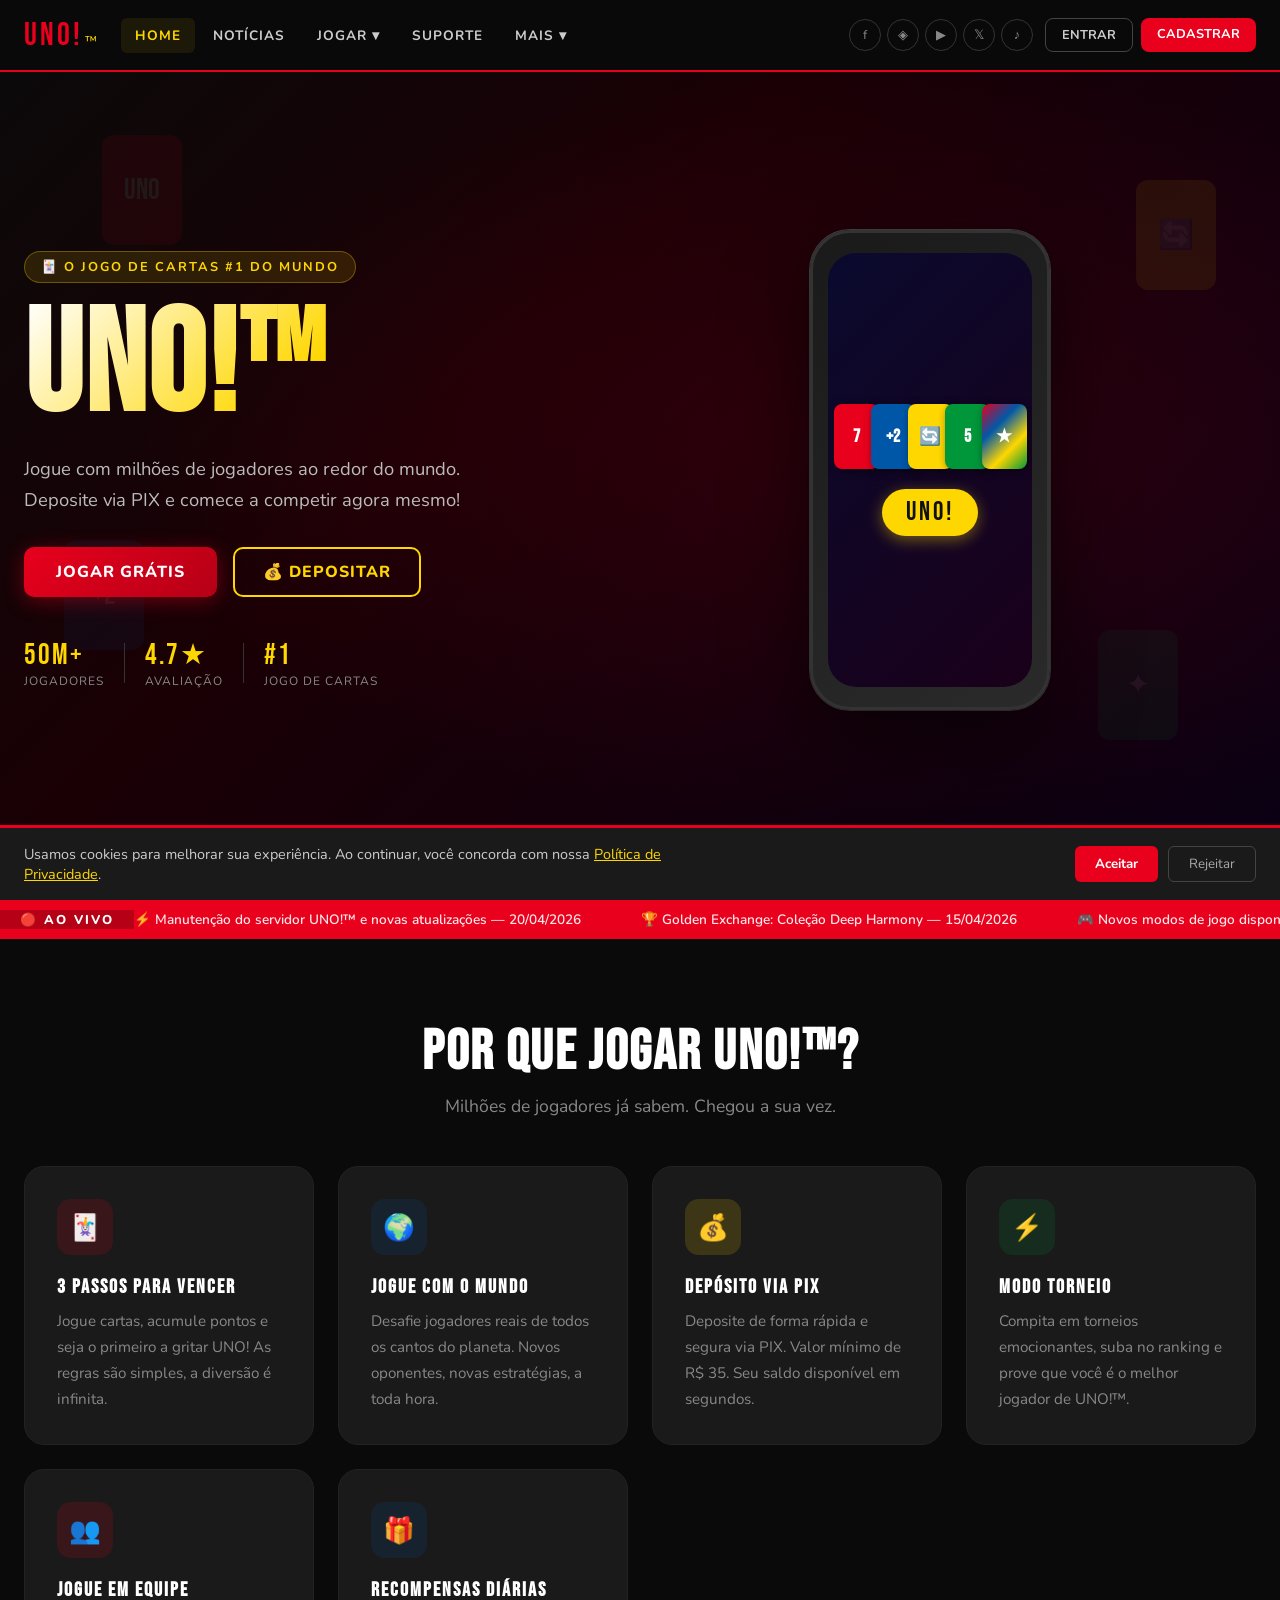
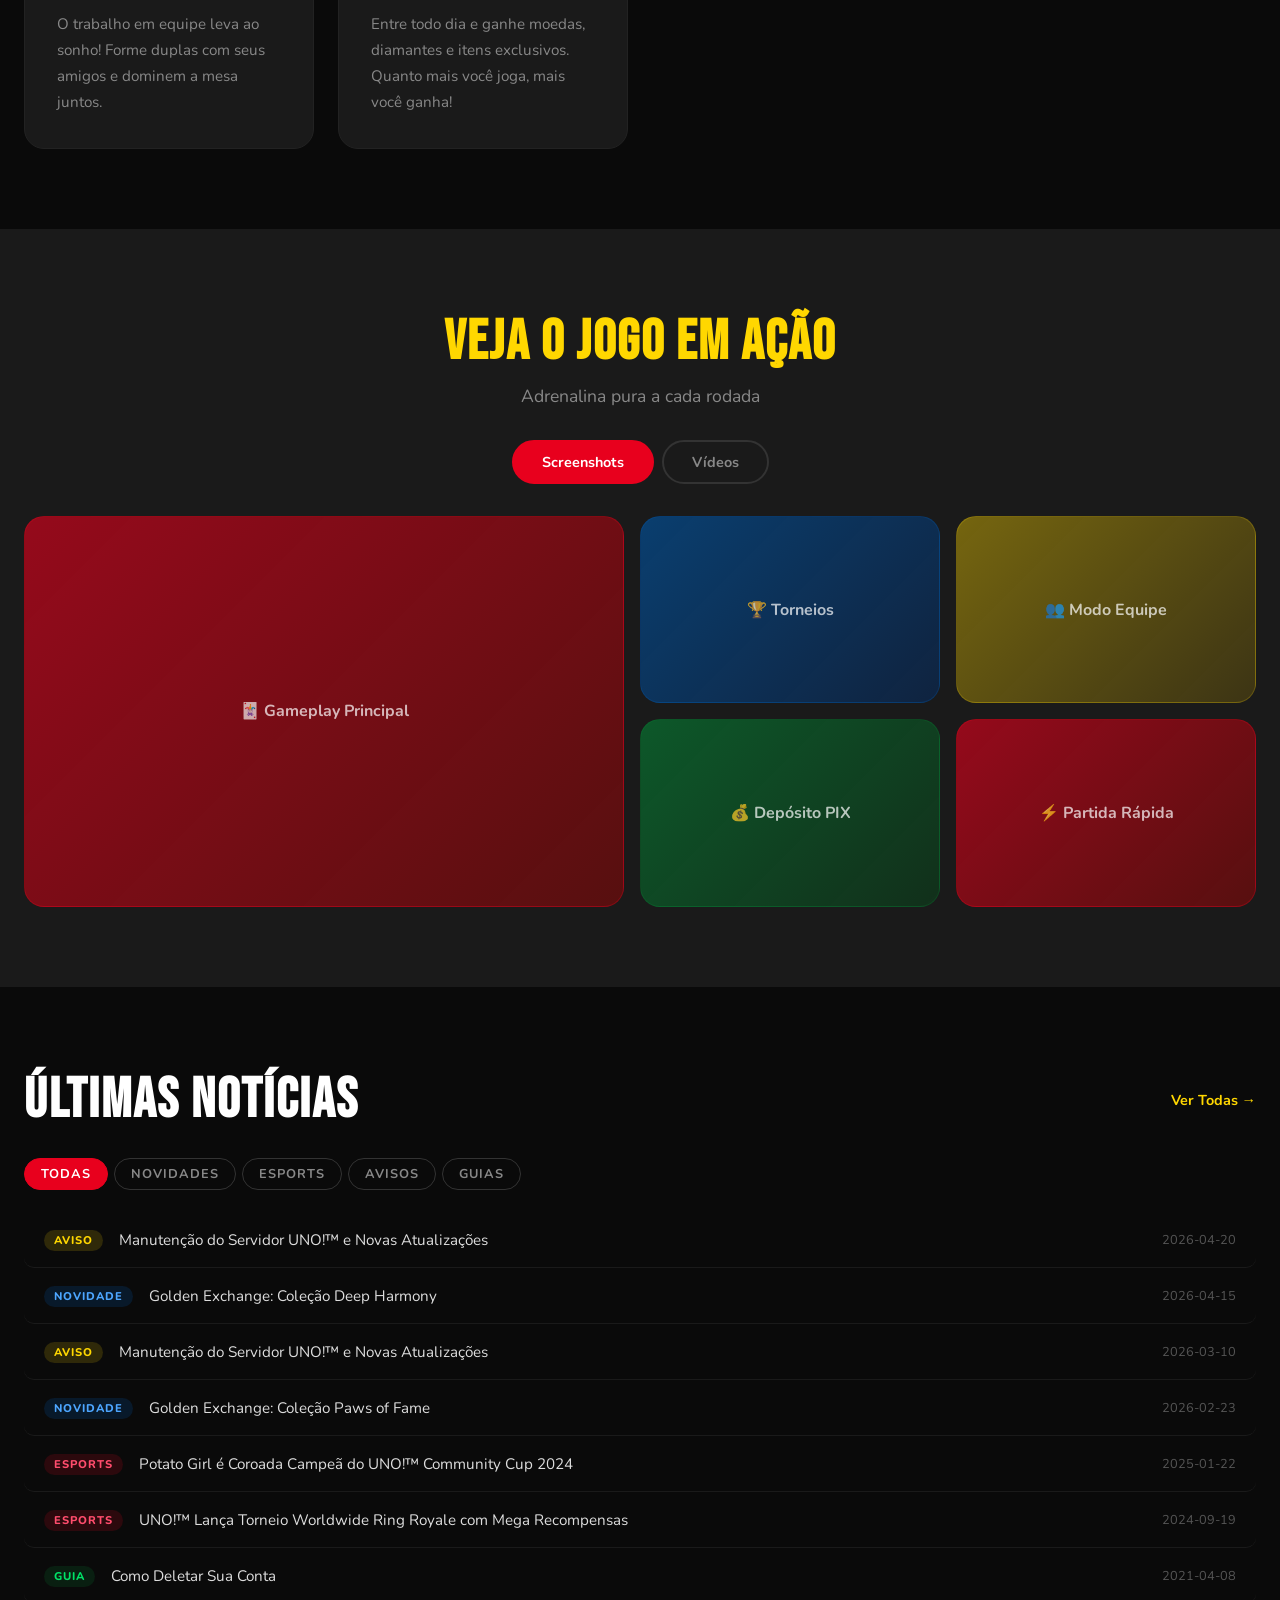
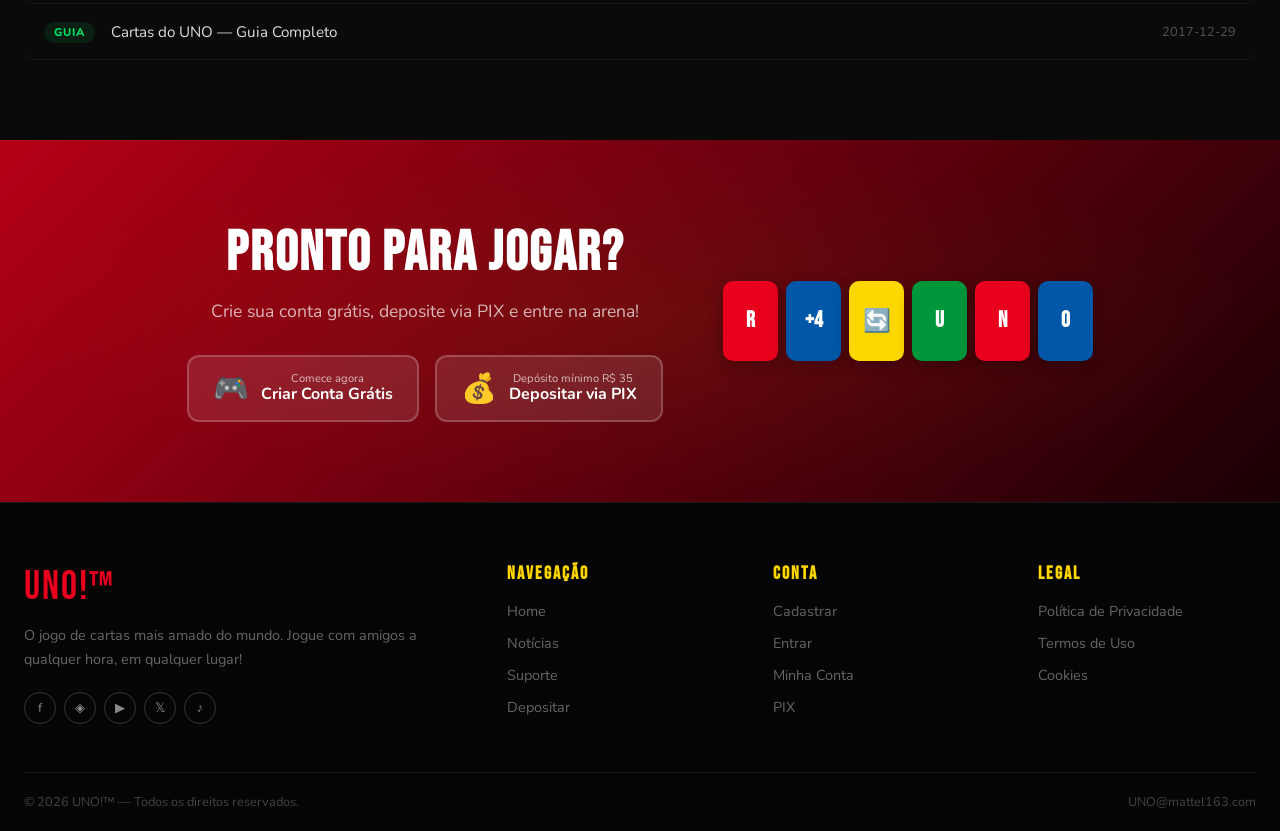
==== index.html @ dbe79857 "Add files via upload" ====
<!DOCTYPE html>
<html lang="pt-BR">
<head>
  <meta charset="UTF-8">
  <meta name="viewport" content="width=device-width, initial-scale=1.0">
  <meta name="description" content="UNO!™ — O jogo de cartas mais amado do mundo. Jogue online, deposite via PIX e compita com jogadores do mundo todo!">
  <title>UNO!™ – Jogue Agora</title>
  <link rel="stylesheet" href="css/style.css">
  <link href="https://fonts.googleapis.com/css2?family=Bebas+Neue&family=Nunito:wght@400;600;700;800;900&display=swap" rel="stylesheet">
</head>
<body>

<!-- COOKIE BANNER -->
<div id="cookieBanner" class="cookie-banner">
  <p>Usamos cookies para melhorar sua experiência. Ao continuar, você concorda com nossa <a href="pages/privacy.html">Política de Privacidade</a>.</p>
  <div class="cookie-btns">
    <button onclick="acceptCookies()" class="btn-accept">Aceitar</button>
    <button onclick="rejectCookies()" class="btn-reject">Rejeitar</button>
  </div>
</div>

<!-- EXTERNAL MODAL -->
<div id="externalModal" class="modal-overlay" style="display:none">
  <div class="modal-box">
    <h3>Ei!</h3>
    <p>Você está saindo do UNO!™ para visitar outro site que possui política de privacidade e termos separados.</p>
    <div class="modal-btns">
      <button onclick="closeModal()" class="btn-goback">VOLTAR</button>
      <button onclick="continueExternal()" class="btn-continue">CONTINUAR</button>
    </div>
  </div>
</div>

<!-- NAVBAR -->
<nav class="navbar" id="navbar">
  <div class="nav-container">
    <a href="index.html" class="nav-logo">
      <span class="logo-text">UNO!</span><span class="logo-tm">™</span>
    </a>
    <button class="nav-toggle" onclick="toggleMenu()"><span></span><span></span><span></span></button>
    <ul class="nav-links" id="navLinks">
      <li><a href="index.html" class="active">HOME</a></li>
      <li><a href="pages/news.html">NOTÍCIAS</a></li>
      <li class="dropdown">
        <a href="#">JOGAR ▾</a>
        <ul class="dropdown-menu">
          <li><a href="pages/register.html">Criar Conta Grátis</a></li>
          <li><a href="pages/login.html">Entrar e Jogar</a></li>
          <li><a href="pages/deposit.html">Depositar via PIX</a></li>
        </ul>
      </li>
      <li><a href="pages/support.html">SUPORTE</a></li>
      <li class="dropdown">
        <a href="#">MAIS ▾</a>
        <ul class="dropdown-menu">
          <li><a href="#" onclick="openExternal('https://phase10.com'); return false;">Phase10</a></li>
          <li><a href="#" onclick="openExternal('https://skipbo.com'); return false;">Skip-Bo™</a></li>
        </ul>
      </li>
    </ul>
    <div class="nav-right">
      <div class="nav-social">
        <a href="#" onclick="openExternal('https://facebook.com/UNOnow'); return false;" class="soc-icon">f</a>
        <a href="#" class="soc-icon">◈</a>
        <a href="#" class="soc-icon">▶</a>
        <a href="#" class="soc-icon">𝕏</a>
        <a href="#" class="soc-icon">♪</a>
      </div>
      <div class="nav-auth-btns" id="navAuthBtns">
        <a href="pages/login.html" class="btn-login">ENTRAR</a>
        <a href="pages/register.html" class="btn-register">CADASTRAR</a>
      </div>
    </div>
  </div>
</nav>

<!-- HERO -->
<section class="hero">
  <div class="hero-bg">
    <div class="card-float card-red">UNO</div>
    <div class="card-float card-blue">+2</div>
    <div class="card-float card-yellow">🔄</div>
    <div class="card-float card-green">✦</div>
  </div>
  <div class="hero-content">
    <div class="hero-badge">🃏 O JOGO DE CARTAS #1 DO MUNDO</div>
    <h1 class="hero-title">UNO!™</h1>
    <p class="hero-subtitle">Jogue com milhões de jogadores ao redor do mundo.<br>Deposite via PIX e comece a competir agora mesmo!</p>
    <div class="hero-actions">
      <a href="pages/register.html" class="btn-primary">JOGAR GRÁTIS</a>
      <a href="pages/deposit.html" class="btn-secondary">💰 DEPOSITAR</a>
    </div>
    <div class="hero-stats">
      <div class="stat"><span class="stat-num">50M+</span><span class="stat-label">Jogadores</span></div>
      <div class="stat-divider"></div>
      <div class="stat"><span class="stat-num">4.7★</span><span class="stat-label">Avaliação</span></div>
      <div class="stat-divider"></div>
      <div class="stat"><span class="stat-num">#1</span><span class="stat-label">Jogo de Cartas</span></div>
    </div>
  </div>
  <div class="hero-image">
    <div class="phone-mockup">
      <div class="phone-screen">
        <div class="game-preview">
          <div class="game-cards">
            <div class="game-card gc-red">7</div>
            <div class="game-card gc-blue">+2</div>
            <div class="game-card gc-yellow">🔄</div>
            <div class="game-card gc-green">5</div>
            <div class="game-card gc-wild">★</div>
          </div>
          <div class="game-uno-btn">UNO!</div>
        </div>
      </div>
    </div>
  </div>
</section>

<!-- NEWS TICKER -->
<div class="news-ticker">
  <span class="ticker-label">🔴 AO VIVO</span>
  <div class="ticker-track">
    <span>⚡ Manutenção do servidor UNO!™ e novas atualizações — 20/04/2026</span>
    <span>🏆 Golden Exchange: Coleção Deep Harmony — 15/04/2026</span>
    <span>🎮 Novos modos de jogo disponíveis — confira!</span>
    <span>🌍 Torneio Mundial Ring Royale com recompensas épicas</span>
    <span>💰 Depósito via PIX instantâneo — mínimo R$ 35</span>
    <span>⚡ Manutenção do servidor UNO!™ e novas atualizações — 20/04/2026</span>
    <span>🏆 Golden Exchange: Coleção Deep Harmony — 15/04/2026</span>
    <span>🎮 Novos modos de jogo disponíveis — confira!</span>
    <span>🌍 Torneio Mundial Ring Royale com recompensas épicas</span>
    <span>💰 Depósito via PIX instantâneo — mínimo R$ 35</span>
  </div>
</div>

<!-- FEATURES -->
<section class="features" id="features">
  <div class="section-header">
    <h2>Por Que Jogar UNO!™?</h2>
    <p>Milhões de jogadores já sabem. Chegou a sua vez.</p>
  </div>
  <div class="features-grid">
    <div class="feature-card">
      <div class="feature-icon red-bg">🃏</div>
      <h3>3 Passos para Vencer</h3>
      <p>Jogue cartas, acumule pontos e seja o primeiro a gritar UNO! As regras são simples, a diversão é infinita.</p>
    </div>
    <div class="feature-card">
      <div class="feature-icon blue-bg">🌍</div>
      <h3>Jogue com o Mundo</h3>
      <p>Desafie jogadores reais de todos os cantos do planeta. Novos oponentes, novas estratégias, a toda hora.</p>
    </div>
    <div class="feature-card">
      <div class="feature-icon yellow-bg">💰</div>
      <h3>Depósito via PIX</h3>
      <p>Deposite de forma rápida e segura via PIX. Valor mínimo de R$ 35. Seu saldo disponível em segundos.</p>
    </div>
    <div class="feature-card">
      <div class="feature-icon green-bg">⚡</div>
      <h3>Modo Torneio</h3>
      <p>Compita em torneios emocionantes, suba no ranking e prove que você é o melhor jogador de UNO!™.</p>
    </div>
    <div class="feature-card">
      <div class="feature-icon red-bg">👥</div>
      <h3>Jogue em Equipe</h3>
      <p>O trabalho em equipe leva ao sonho! Forme duplas com seus amigos e dominem a mesa juntos.</p>
    </div>
    <div class="feature-card">
      <div class="feature-icon blue-bg">🎁</div>
      <h3>Recompensas Diárias</h3>
      <p>Entre todo dia e ganhe moedas, diamantes e itens exclusivos. Quanto mais você joga, mais você ganha!</p>
    </div>
  </div>
</section>

<!-- GALLERY -->
<section class="gallery-section">
  <div class="section-header light">
    <h2>Veja o Jogo em Ação</h2>
    <p>Adrenalina pura a cada rodada</p>
  </div>
  <div class="gallery-tabs">
    <button class="tab-btn active" onclick="switchTab('screenshots')">Screenshots</button>
    <button class="tab-btn" onclick="switchTab('videos')">Vídeos</button>
  </div>
  <div class="gallery-content" id="screenshotsTab">
    <div class="screenshots-grid">
      <div class="screenshot-item big"><div class="screenshot-placeholder red-grad"><span>🃏 Gameplay Principal</span></div></div>
      <div class="screenshot-item"><div class="screenshot-placeholder blue-grad"><span>🏆 Torneios</span></div></div>
      <div class="screenshot-item"><div class="screenshot-placeholder yellow-grad"><span>👥 Modo Equipe</span></div></div>
      <div class="screenshot-item"><div class="screenshot-placeholder green-grad"><span>💰 Depósito PIX</span></div></div>
      <div class="screenshot-item"><div class="screenshot-placeholder red-grad"><span>⚡ Partida Rápida</span></div></div>
    </div>
  </div>
  <div class="gallery-content hidden" id="videosTab">
    <div class="videos-grid">
      <div class="video-card" onclick="playVideo(this,'3 Passos para Vencer')">
        <div class="video-thumb red-grad"><span class="play-icon">▶</span><p>3 Passos para Vencer</p></div>
      </div>
      <div class="video-card" onclick="playVideo(this,'Sorry Not Sorry')">
        <div class="video-thumb blue-grad"><span class="play-icon">▶</span><p>Sorry Not Sorry</p></div>
      </div>
      <div class="video-card" onclick="playVideo(this,'O Jogo #1 do Mundo')">
        <div class="video-thumb yellow-grad"><span class="play-icon">▶</span><p>O Jogo #1 do Mundo</p></div>
      </div>
      <div class="video-card" onclick="playVideo(this,'Trabalho em Equipe')">
        <div class="video-thumb green-grad"><span class="play-icon">▶</span><p>Trabalho em Equipe</p></div>
      </div>
    </div>
  </div>
</section>

<!-- NEWS -->
<section class="news-section" id="news">
  <div class="section-header" style="flex-direction:row;justify-content:space-between;align-items:center">
    <h2>Últimas Notícias</h2>
    <a href="pages/news.html" class="see-all-btn">Ver Todas →</a>
  </div>
  <div class="news-tabs">
    <button class="news-tab active" onclick="filterNews('all',this)">TODAS</button>
    <button class="news-tab" onclick="filterNews('news',this)">NOVIDADES</button>
    <button class="news-tab" onclick="filterNews('esports',this)">ESPORTS</button>
    <button class="news-tab" onclick="filterNews('notice',this)">AVISOS</button>
    <button class="news-tab" onclick="filterNews('guide',this)">GUIAS</button>
  </div>
  <div class="news-list" id="newsList">
    <a href="pages/news-detail.html" class="news-item" data-type="notice"><span class="news-tag tag-notice">AVISO</span><span class="news-title">Manutenção do Servidor UNO!™ e Novas Atualizações</span><span class="news-date">2026-04-20</span></a>
    <a href="pages/news-detail.html" class="news-item" data-type="news"><span class="news-tag tag-news">NOVIDADE</span><span class="news-title">Golden Exchange: Coleção Deep Harmony</span><span class="news-date">2026-04-15</span></a>
    <a href="pages/news-detail.html" class="news-item" data-type="notice"><span class="news-tag tag-notice">AVISO</span><span class="news-title">Manutenção do Servidor UNO!™ e Novas Atualizações</span><span class="news-date">2026-03-10</span></a>
    <a href="pages/news-detail.html" class="news-item" data-type="news"><span class="news-tag tag-news">NOVIDADE</span><span class="news-title">Golden Exchange: Coleção Paws of Fame</span><span class="news-date">2026-02-23</span></a>
    <a href="pages/news-detail.html" class="news-item" data-type="esports"><span class="news-tag tag-esports">ESPORTS</span><span class="news-title">Potato Girl é Coroada Campeã do UNO!™ Community Cup 2024</span><span class="news-date">2025-01-22</span></a>
    <a href="pages/news-detail.html" class="news-item" data-type="esports"><span class="news-tag tag-esports">ESPORTS</span><span class="news-title">UNO!™ Lança Torneio Worldwide Ring Royale com Mega Recompensas</span><span class="news-date">2024-09-19</span></a>
    <a href="pages/news-detail.html" class="news-item" data-type="guide"><span class="news-tag tag-guide">GUIA</span><span class="news-title">Como Deletar Sua Conta</span><span class="news-date">2021-04-08</span></a>
    <a href="pages/news-detail.html" class="news-item" data-type="guide"><span class="news-tag tag-guide">GUIA</span><span class="news-title">Cartas do UNO — Guia Completo</span><span class="news-date">2017-12-29</span></a>
  </div>
</section>

<!-- DOWNLOAD CTA -->
<section class="download-cta">
  <div class="cta-content">
    <h2>Pronto para Jogar?</h2>
    <p>Crie sua conta grátis, deposite via PIX e entre na arena!</p>
    <div class="cta-stores">
      <a href="pages/register.html" class="store-badge">
        <div class="badge-icon">🎮</div>
        <div class="badge-text"><small>Comece agora</small><strong>Criar Conta Grátis</strong></div>
      </a>
      <a href="pages/deposit.html" class="store-badge">
        <div class="badge-icon">💰</div>
        <div class="badge-text"><small>Depósito mínimo R$ 35</small><strong>Depositar via PIX</strong></div>
      </a>
    </div>
  </div>
  <div class="cta-cards">
    <div class="cta-card c1">R</div>
    <div class="cta-card c2">+4</div>
    <div class="cta-card c3">🔄</div>
    <div class="cta-card c4">U</div>
    <div class="cta-card c5">N</div>
    <div class="cta-card c6">O</div>
  </div>
</section>

<!-- FOOTER -->
<footer class="footer">
  <div class="footer-container">
    <div class="footer-brand">
      <div class="footer-logo">UNO!™</div>
      <p>O jogo de cartas mais amado do mundo. Jogue com amigos a qualquer hora, em qualquer lugar!</p>
      <div class="footer-social">
        <a href="#" onclick="openExternal('https://facebook.com/UNOnow'); return false;" class="soc-icon">f</a>
        <a href="#" class="soc-icon">◈</a>
        <a href="#" class="soc-icon">▶</a>
        <a href="#" class="soc-icon">𝕏</a>
        <a href="#" class="soc-icon">♪</a>
      </div>
    </div>
    <div class="footer-links">
      <h4>Navegação</h4>
      <ul>
        <li><a href="index.html">Home</a></li>
        <li><a href="pages/news.html">Notícias</a></li>
        <li><a href="pages/support.html">Suporte</a></li>
        <li><a href="pages/deposit.html">Depositar</a></li>
      </ul>
    </div>
    <div class="footer-links">
      <h4>Conta</h4>
      <ul>
        <li><a href="pages/register.html">Cadastrar</a></li>
        <li><a href="pages/login.html">Entrar</a></li>
        <li><a href="pages/dashboard.html">Minha Conta</a></li>
        <li><a href="pages/deposit.html">PIX</a></li>
      </ul>
    </div>
    <div class="footer-links">
      <h4>Legal</h4>
      <ul>
        <li><a href="pages/privacy.html">Política de Privacidade</a></li>
        <li><a href="pages/eula.html">Termos de Uso</a></li>
        <li><a href="#" onclick="manageCookies(); return false;">Cookies</a></li>
      </ul>
    </div>
  </div>
  <div class="footer-bottom">
    <p>© 2026 UNO!™ — Todos os direitos reservados.</p>
    <p>UNO@mattel163.com</p>
  </div>
</footer>

<script src="js/main.js"></script>
</body>
</html>
---- css/style.css ----
*,*::before,*::after{box-sizing:border-box;margin:0;padding:0}
html{scroll-behavior:smooth}
body{font-family:'Nunito',sans-serif;background:#0a0a0a;color:#f0f0f0;overflow-x:hidden}
:root{
  --red:#E8001D;--red-dark:#b50016;
  --blue:#0057A8;--blue-light:#1a7fd4;
  --yellow:#FFD700;--yellow-dark:#e6c200;
  --green:#00963A;--green-light:#00c04d;
  --black:#0a0a0a;--dark:#111;--dark2:#1a1a1a;--dark3:#222;
  --white:#fff;--gray:#888;--light:#f0f0f0;
  --radius:12px;--radius-lg:20px;
  --shadow:0 8px 32px rgba(0,0,0,.4);
}
h1,h2,h3,.logo-text,.footer-logo{font-family:'Bebas Neue',sans-serif;letter-spacing:2px}
::-webkit-scrollbar{width:6px}::-webkit-scrollbar-track{background:var(--dark)}::-webkit-scrollbar-thumb{background:var(--red);border-radius:3px}

/* COOKIE */
.cookie-banner{position:fixed;bottom:0;left:0;right:0;background:var(--dark2);border-top:3px solid var(--red);padding:16px 24px;display:flex;align-items:center;justify-content:space-between;gap:16px;z-index:9999;animation:slideUp .4s ease}
@keyframes slideUp{from{transform:translateY(100%)}to{transform:translateY(0)}}
.cookie-banner p{font-size:.9rem;color:#ccc;max-width:700px}
.cookie-banner a{color:var(--yellow)}
.cookie-btns{display:flex;gap:10px;flex-shrink:0}
.btn-accept{background:var(--red);color:#fff;border:none;padding:8px 20px;border-radius:6px;cursor:pointer;font-weight:700;font-family:'Nunito',sans-serif;transition:background .2s}
.btn-accept:hover{background:var(--red-dark)}
.btn-reject{background:transparent;color:#aaa;border:1px solid #444;padding:8px 20px;border-radius:6px;cursor:pointer;font-family:'Nunito',sans-serif;transition:all .2s}
.btn-reject:hover{border-color:#888;color:#fff}

/* MODAL */
.modal-overlay{position:fixed;inset:0;background:rgba(0,0,0,.85);display:flex;align-items:center;justify-content:center;z-index:10000;animation:fadeIn .2s ease}
@keyframes fadeIn{from{opacity:0}to{opacity:1}}
.modal-box{background:var(--dark2);border:2px solid var(--red);border-radius:var(--radius-lg);padding:40px;max-width:440px;width:90%;text-align:center;position:relative;animation:popIn .3s cubic-bezier(.175,.885,.32,1.275)}
@keyframes popIn{from{transform:scale(.8);opacity:0}to{transform:scale(1);opacity:1}}
.modal-box h3{font-family:'Bebas Neue',sans-serif;font-size:2rem;color:var(--yellow);margin-bottom:12px}
.modal-box p{color:#ccc;margin-bottom:20px;line-height:1.6}
.modal-btns{display:flex;gap:12px;justify-content:center}
.btn-goback{background:transparent;border:2px solid #555;color:#aaa;padding:10px 24px;border-radius:8px;cursor:pointer;font-weight:700;font-family:'Nunito',sans-serif;transition:all .2s}
.btn-goback:hover{border-color:#888;color:#fff}
.btn-continue{background:var(--red);color:#fff;border:none;padding:10px 24px;border-radius:8px;cursor:pointer;font-weight:700;font-family:'Nunito',sans-serif;transition:background .2s}
.btn-continue:hover{background:var(--red-dark)}
.modal-close{position:absolute;top:12px;right:16px;background:none;border:none;color:#888;font-size:1.2rem;cursor:pointer;transition:color .2s}
.modal-close:hover{color:#fff}

/* NAVBAR */
.navbar{position:fixed;top:0;left:0;right:0;background:rgba(10,10,10,.95);backdrop-filter:blur(12px);border-bottom:2px solid var(--red);z-index:1000;transition:all .3s}
.navbar.scrolled{box-shadow:0 4px 20px rgba(0,0,0,.5)}
.nav-container{max-width:1280px;margin:0 auto;padding:0 24px;display:flex;align-items:center;gap:24px;height:70px}
.nav-logo{text-decoration:none;display:flex;align-items:baseline;gap:2px}
.logo-text{font-family:'Bebas Neue',sans-serif;font-size:2rem;color:var(--red);letter-spacing:3px;transition:color .2s}
.nav-logo:hover .logo-text{color:var(--yellow)}
.logo-tm{font-size:.8rem;color:var(--yellow);vertical-align:super}
.nav-links{list-style:none;display:flex;align-items:center;gap:4px;margin:0;padding:0;flex:1}
.nav-links a{color:#ccc;text-decoration:none;font-weight:700;font-size:.85rem;letter-spacing:1px;padding:8px 14px;border-radius:6px;transition:all .2s;white-space:nowrap}
.nav-links a:hover,.nav-links a.active{color:var(--yellow);background:rgba(255,215,0,.08)}
.dropdown{position:relative}
.dropdown-menu{position:absolute;top:100%;left:0;background:var(--dark2);border:1px solid #333;border-radius:10px;min-width:200px;padding:8px;display:none;box-shadow:var(--shadow)}
.dropdown:hover .dropdown-menu{display:block;animation:fadeIn .15s ease}
.dropdown-menu li{list-style:none}
.dropdown-menu a{display:block;padding:10px 14px;border-radius:6px;color:#ccc;font-size:.85rem}
.dropdown-menu a:hover{color:var(--yellow);background:rgba(255,215,0,.08)}
.nav-right{display:flex;align-items:center;gap:12px;margin-left:auto}
.nav-social{display:flex;gap:6px}
.soc-icon{width:32px;height:32px;display:flex;align-items:center;justify-content:center;border-radius:50%;border:1px solid #333;color:#888;text-decoration:none;font-size:.8rem;transition:all .2s;cursor:pointer}
.soc-icon:hover{border-color:var(--yellow);color:var(--yellow);background:rgba(255,215,0,.08)}
.nav-auth-btns{display:flex;gap:8px}
.btn-login{background:transparent;border:1px solid #444;color:#ccc;padding:7px 16px;border-radius:8px;cursor:pointer;font-weight:700;font-size:.8rem;font-family:'Nunito',sans-serif;transition:all .2s;text-decoration:none;white-space:nowrap}
.btn-login:hover{border-color:var(--yellow);color:var(--yellow)}
.btn-register{background:var(--red);border:none;color:#fff;padding:7px 16px;border-radius:8px;cursor:pointer;font-weight:700;font-size:.8rem;font-family:'Nunito',sans-serif;transition:all .2s;text-decoration:none;white-space:nowrap}
.btn-register:hover{background:var(--red-dark)}
.nav-toggle{display:none;flex-direction:column;gap:5px;background:none;border:none;cursor:pointer;padding:4px}
.nav-toggle span{width:24px;height:2px;background:#ccc;border-radius:2px;transition:all .3s}

/* HERO */
.hero{min-height:100vh;background:linear-gradient(135deg,#0a0a0a 0%,#1a0005 40%,#0a0014 100%);display:flex;align-items:center;padding:100px 24px 60px;position:relative;overflow:hidden}
.hero::before{content:'';position:absolute;inset:0;background:radial-gradient(ellipse at 70% 50%,rgba(232,0,29,.12) 0%,transparent 60%);pointer-events:none}
.hero-bg{position:absolute;inset:0;pointer-events:none;overflow:hidden}
.card-float{position:absolute;width:80px;height:110px;border-radius:12px;display:flex;align-items:center;justify-content:center;font-family:'Bebas Neue',sans-serif;font-size:1.8rem;color:#fff;opacity:.07;animation:floatCard 8s ease-in-out infinite}
.card-red{background:var(--red);top:15%;left:8%;animation-delay:0s}
.card-blue{background:var(--blue);top:60%;left:5%;animation-delay:2s}
.card-yellow{background:var(--yellow);color:#333;top:20%;right:5%;animation-delay:1s}
.card-green{background:var(--green);top:70%;right:8%;animation-delay:3s}
@keyframes floatCard{0%,100%{transform:translateY(0) rotate(-5deg)}50%{transform:translateY(-20px) rotate(5deg)}}
.hero-content{max-width:580px;position:relative;z-index:2;flex:1}
.hero-badge{display:inline-block;background:rgba(255,215,0,.12);border:1px solid rgba(255,215,0,.3);color:var(--yellow);padding:6px 16px;border-radius:50px;font-size:.8rem;font-weight:700;letter-spacing:2px;margin-bottom:20px;animation:fadeInDown .6s ease}
@keyframes fadeInDown{from{opacity:0;transform:translateY(-20px)}to{opacity:1;transform:translateY(0)}}
.hero-title{font-size:clamp(5rem,12vw,9rem);line-height:.9;background:linear-gradient(135deg,#fff 0%,var(--yellow) 50%,var(--red) 100%);-webkit-background-clip:text;-webkit-text-fill-color:transparent;background-clip:text;margin-bottom:20px;animation:fadeInUp .7s ease .1s both}
@keyframes fadeInUp{from{opacity:0;transform:translateY(30px)}to{opacity:1;transform:translateY(0)}}
.hero-subtitle{font-size:1.15rem;color:#bbb;line-height:1.7;margin-bottom:32px;animation:fadeInUp .7s ease .2s both}
.hero-actions{display:flex;gap:16px;flex-wrap:wrap;margin-bottom:40px;animation:fadeInUp .7s ease .3s both}
.btn-primary{background:linear-gradient(135deg,var(--red),var(--red-dark));color:#fff;border:none;padding:14px 32px;border-radius:10px;font-weight:800;font-size:1rem;letter-spacing:1px;cursor:pointer;transition:all .3s;box-shadow:0 4px 20px rgba(232,0,29,.4);font-family:'Nunito',sans-serif;text-decoration:none;display:inline-block}
.btn-primary:hover{transform:translateY(-3px);box-shadow:0 8px 30px rgba(232,0,29,.5)}
.btn-secondary{background:transparent;color:var(--yellow);border:2px solid var(--yellow);padding:12px 28px;border-radius:10px;font-weight:800;font-size:1rem;letter-spacing:1px;text-decoration:none;transition:all .3s;display:inline-block}
.btn-secondary:hover{background:var(--yellow);color:#111;transform:translateY(-3px)}
.hero-stats{display:flex;align-items:center;gap:20px;animation:fadeInUp .7s ease .4s both}
.stat{display:flex;flex-direction:column}
.stat-num{font-family:'Bebas Neue',sans-serif;font-size:1.8rem;color:var(--yellow);letter-spacing:2px}
.stat-label{font-size:.75rem;color:#888;letter-spacing:1px;text-transform:uppercase}
.stat-divider{width:1px;height:40px;background:#333}
.hero-image{flex:1;display:flex;justify-content:center;align-items:center;position:relative;z-index:2;animation:fadeInUp .8s ease .3s both}
.phone-mockup{width:240px;height:480px;background:linear-gradient(145deg,#1a1a1a,#2a2a2a);border-radius:40px;border:3px solid #333;padding:20px 15px;box-shadow:0 30px 80px rgba(0,0,0,.6),0 0 0 1px #444;position:relative;animation:floatPhone 4s ease-in-out infinite}
@keyframes floatPhone{0%,100%{transform:translateY(0) rotate(-2deg)}50%{transform:translateY(-15px) rotate(2deg)}}
.phone-screen{background:linear-gradient(135deg,#0a0a2e,#1a001a);border-radius:28px;height:100%;display:flex;align-items:center;justify-content:center;overflow:hidden}
.game-preview{display:flex;flex-direction:column;align-items:center;gap:20px}
.game-cards{display:flex}
.game-card{width:45px;height:65px;border-radius:8px;display:flex;align-items:center;justify-content:center;font-family:'Bebas Neue',sans-serif;font-size:1.1rem;color:#fff;font-weight:900;margin-left:-8px;box-shadow:2px 2px 8px rgba(0,0,0,.5);transition:transform .2s;cursor:default}
.game-card:first-child{margin-left:0}
.game-card:hover{transform:translateY(-8px);z-index:10}
.gc-red{background:var(--red)}.gc-blue{background:var(--blue)}.gc-yellow{background:var(--yellow);color:#333}.gc-green{background:var(--green)}.gc-wild{background:linear-gradient(135deg,#E8001D,#0057A8,#FFD700,#00963A)}
.game-uno-btn{background:var(--yellow);color:#111;font-family:'Bebas Neue',sans-serif;font-size:1.6rem;letter-spacing:3px;padding:8px 24px;border-radius:50px;box-shadow:0 4px 15px rgba(255,215,0,.4);animation:pulse 2s ease-in-out infinite}
@keyframes pulse{0%,100%{transform:scale(1)}50%{transform:scale(1.05)}}

/* TICKER */
.news-ticker{background:var(--red);padding:10px 0;display:flex;align-items:center;overflow:hidden}
.ticker-label{background:var(--red-dark);color:#fff;padding:0 20px;font-weight:800;font-size:.8rem;letter-spacing:2px;white-space:nowrap;flex-shrink:0;align-self:stretch;display:flex;align-items:center}
.ticker-track{display:flex;gap:60px;animation:tickerScroll 30s linear infinite;white-space:nowrap}
.ticker-track span{font-size:.85rem;font-weight:600;color:rgba(255,255,255,.9)}
@keyframes tickerScroll{0%{transform:translateX(0)}100%{transform:translateX(-50%)}}

/* SECTIONS */
.section-header{text-align:center;margin-bottom:48px;display:flex;flex-direction:column;align-items:center}
.section-header h2{font-size:clamp(2.5rem,5vw,3.5rem);color:#fff}
.section-header p{color:#888;font-size:1.1rem;margin-top:8px}
.section-header.light h2{color:var(--yellow)}
.see-all-btn{color:var(--yellow);text-decoration:none;font-weight:700;font-size:.9rem;margin-left:16px;transition:opacity .2s}
.see-all-btn:hover{opacity:.7}

/* FEATURES */
.features{padding:80px 24px;max-width:1280px;margin:0 auto}
.features-grid{display:grid;grid-template-columns:repeat(auto-fit,minmax(280px,1fr));gap:24px}
.feature-card{background:var(--dark2);border:1px solid #222;border-radius:var(--radius-lg);padding:32px;transition:all .3s;position:relative;overflow:hidden}
.feature-card::before{content:'';position:absolute;top:0;left:0;right:0;height:3px;background:linear-gradient(90deg,var(--red),var(--yellow));transform:scaleX(0);transform-origin:left;transition:transform .3s}
.feature-card:hover::before{transform:scaleX(1)}
.feature-card:hover{transform:translateY(-6px);border-color:#333;box-shadow:var(--shadow)}
.feature-icon{width:56px;height:56px;border-radius:14px;display:flex;align-items:center;justify-content:center;font-size:1.6rem;margin-bottom:20px}
.red-bg{background:rgba(232,0,29,.15)}.blue-bg{background:rgba(0,87,168,.15)}.yellow-bg{background:rgba(255,215,0,.15)}.green-bg{background:rgba(0,150,58,.15)}
.feature-card h3{font-size:1.25rem;margin-bottom:10px;color:#fff}
.feature-card p{color:#888;font-size:.95rem;line-height:1.7}

/* GALLERY */
.gallery-section{background:var(--dark2);padding:80px 24px}
.gallery-section .section-header{max-width:1280px;margin:0 auto 32px}
.gallery-tabs{display:flex;gap:8px;justify-content:center;margin-bottom:32px}
.tab-btn{background:transparent;border:2px solid #333;color:#888;padding:10px 28px;border-radius:50px;cursor:pointer;font-weight:700;font-family:'Nunito',sans-serif;font-size:.9rem;transition:all .2s}
.tab-btn.active,.tab-btn:hover{background:var(--red);border-color:var(--red);color:#fff}
.gallery-content{max-width:1280px;margin:0 auto}
.gallery-content.hidden{display:none}
.screenshots-grid{display:grid;grid-template-columns:2fr 1fr 1fr;grid-template-rows:auto auto;gap:16px}
.screenshot-item.big{grid-row:1/3}
.screenshot-placeholder{border-radius:var(--radius-lg);aspect-ratio:16/10;display:flex;align-items:center;justify-content:center;color:rgba(255,255,255,.7);font-weight:700}
.screenshot-item.big .screenshot-placeholder{aspect-ratio:auto;height:100%}
.red-grad{background:linear-gradient(135deg,rgba(232,0,29,.6),rgba(180,0,0,.4));border:1px solid rgba(232,0,29,.3)}
.blue-grad{background:linear-gradient(135deg,rgba(0,87,168,.6),rgba(0,50,120,.4));border:1px solid rgba(0,87,168,.3)}
.yellow-grad{background:linear-gradient(135deg,rgba(255,215,0,.4),rgba(200,160,0,.2));border:1px solid rgba(255,215,0,.2)}
.green-grad{background:linear-gradient(135deg,rgba(0,150,58,.5),rgba(0,100,30,.3));border:1px solid rgba(0,150,58,.2)}
.videos-grid{display:grid;grid-template-columns:repeat(auto-fit,minmax(240px,1fr));gap:16px}
.video-card{cursor:pointer}
.video-thumb{border-radius:var(--radius-lg);aspect-ratio:16/9;display:flex;flex-direction:column;align-items:center;justify-content:center;gap:12px;position:relative;overflow:hidden;transition:transform .3s}
.video-card:hover .video-thumb{transform:scale(1.02)}
.play-icon{font-size:2.5rem;opacity:.9}
.video-thumb p{font-weight:700;font-size:.95rem;color:rgba(255,255,255,.9);text-align:center;padding:0 16px}

/* NEWS */
.news-section{padding:80px 24px;max-width:1280px;margin:0 auto}
.news-section .section-header{flex-direction:row;justify-content:space-between;align-items:center;margin-bottom:24px}
.news-tabs{display:flex;gap:6px;margin-bottom:24px;flex-wrap:wrap}
.news-tab{background:transparent;border:1px solid #333;color:#888;padding:6px 16px;border-radius:50px;cursor:pointer;font-size:.8rem;font-weight:700;letter-spacing:1px;font-family:'Nunito',sans-serif;transition:all .2s}
.news-tab.active,.news-tab:hover{background:var(--red);border-color:var(--red);color:#fff}
.news-list{display:flex;flex-direction:column;gap:2px}
.news-item{display:flex;align-items:center;gap:16px;padding:16px 20px;border-radius:10px;text-decoration:none;color:inherit;background:transparent;transition:background .2s;border-bottom:1px solid #1a1a1a}
.news-item:hover{background:var(--dark2)}
.news-item.hidden{display:none}
.news-tag{flex-shrink:0;padding:3px 10px;border-radius:50px;font-size:.7rem;font-weight:800;letter-spacing:1px}
.tag-notice{background:rgba(255,215,0,.15);color:var(--yellow)}
.tag-news{background:rgba(0,87,168,.2);color:#4da6ff}
.tag-esports{background:rgba(232,0,29,.15);color:#ff4d6d}
.tag-guide{background:rgba(0,150,58,.15);color:#00e066}
.news-title{flex:1;font-size:.95rem;color:#ddd;transition:color .2s}
.news-item:hover .news-title{color:var(--yellow)}
.news-date{color:#555;font-size:.8rem;flex-shrink:0}

/* DOWNLOAD CTA */
.download-cta{background:linear-gradient(135deg,var(--red-dark),#1a0005);padding:80px 24px;display:flex;align-items:center;justify-content:center;gap:60px;position:relative;overflow:hidden}
.download-cta::before{content:'';position:absolute;inset:0;background:radial-gradient(ellipse at center,rgba(255,215,0,.05) 0%,transparent 70%)}
.cta-content{text-align:center;z-index:2}
.cta-content h2{font-size:3.5rem;color:#fff;margin-bottom:12px}
.cta-content p{color:rgba(255,255,255,.7);font-size:1.1rem;margin-bottom:32px}
.cta-stores{display:flex;gap:16px;justify-content:center;flex-wrap:wrap}
.store-badge{display:flex;align-items:center;gap:12px;background:rgba(255,255,255,.1);border:2px solid rgba(255,255,255,.2);padding:12px 24px;border-radius:12px;text-decoration:none;color:#fff;transition:all .3s}
.store-badge:hover{background:rgba(255,255,255,.2);transform:translateY(-3px)}
.badge-icon{font-size:1.8rem}
.badge-text{display:flex;flex-direction:column;line-height:1.2}
.badge-text small{font-size:.7rem;opacity:.7}
.badge-text strong{font-size:1rem}
.cta-cards{display:flex;gap:8px;z-index:2;flex-wrap:wrap;justify-content:center}
.cta-card{width:55px;height:80px;border-radius:10px;display:flex;align-items:center;justify-content:center;font-family:'Bebas Neue',sans-serif;font-size:1.4rem;color:#fff;font-weight:900;box-shadow:0 4px 15px rgba(0,0,0,.3);animation:floatCard 6s ease-in-out infinite}
.cta-card.c1{background:var(--red);animation-delay:0s}.cta-card.c2{background:var(--blue);animation-delay:.5s}.cta-card.c3{background:var(--yellow);color:#333;animation-delay:1s}.cta-card.c4{background:var(--green);animation-delay:1.5s}.cta-card.c5{background:var(--red);animation-delay:2s}.cta-card.c6{background:var(--blue);animation-delay:2.5s}

/* FOOTER */
.footer{background:#050505;border-top:1px solid #1a1a1a;padding:60px 24px 0}
.footer-container{max-width:1280px;margin:0 auto;display:grid;grid-template-columns:2fr 1fr 1fr 1fr;gap:48px;padding-bottom:48px}
.footer-logo{font-size:2.5rem;color:var(--red);margin-bottom:12px}
.footer-brand p{color:#666;font-size:.9rem;line-height:1.7;margin-bottom:20px}
.footer-social{display:flex;gap:8px}
.footer-links h4{font-family:'Bebas Neue',sans-serif;font-size:1.1rem;color:var(--yellow);letter-spacing:2px;margin-bottom:16px}
.footer-links ul{list-style:none;display:flex;flex-direction:column;gap:10px}
.footer-links a{color:#666;text-decoration:none;font-size:.9rem;transition:color .2s}
.footer-links a:hover{color:var(--yellow)}
.footer-bottom{border-top:1px solid #1a1a1a;padding:20px 0;display:flex;justify-content:space-between;align-items:center;max-width:1280px;margin:0 auto;color:#444;font-size:.8rem}

/* PAGE HERO */
.page-hero{padding:120px 24px 60px;background:linear-gradient(135deg,#0a0a0a 0%,#1a0005 100%);text-align:center;border-bottom:2px solid var(--red)}
.page-hero h1{font-size:clamp(3rem,7vw,5rem);color:#fff}
.breadcrumb{color:#666;font-size:.9rem;margin-top:8px}
.breadcrumb a{color:var(--yellow);text-decoration:none}

/* PAGE CONTENT */
.page-content{max-width:1280px;margin:0 auto;padding:60px 24px}

/* SUPPORT */
.support-categories{display:grid;grid-template-columns:repeat(auto-fit,minmax(280px,1fr));gap:24px;margin-bottom:48px}
.support-cat{background:var(--dark2);border:1px solid #222;border-radius:var(--radius-lg);padding:28px;transition:all .3s}
.support-cat:hover{border-color:var(--red);transform:translateY(-4px)}
.support-cat h3{font-size:1.3rem;color:var(--yellow);margin-bottom:16px;display:flex;align-items:center;gap:10px}
.support-cat .more-link{display:inline-block;margin-top:12px;color:var(--red);font-weight:700;font-size:.85rem;text-decoration:none}
.support-cat .more-link:hover{color:var(--yellow)}
.faq-item{background:transparent;border-bottom:1px solid #1a1a1a}
.faq-q{padding:14px 16px;color:#ccc;font-size:.9rem;cursor:pointer;display:flex;justify-content:space-between;align-items:center;transition:color .2s}
.faq-q:hover{color:var(--yellow)}
.faq-a{padding:0 16px;max-height:0;overflow:hidden;transition:all .3s;color:#888;font-size:.9rem;line-height:1.6}
.faq-item.open .faq-a{max-height:200px;padding:0 16px 14px}
.faq-arrow{transition:transform .3s}
.faq-item.open .faq-arrow{transform:rotate(180deg)}
.contact-box{background:linear-gradient(135deg,rgba(232,0,29,.1),rgba(0,87,168,.1));border:1px solid rgba(232,0,29,.2);border-radius:var(--radius-lg);padding:40px;text-align:center;margin-top:48px}
.contact-box h3{font-size:1.8rem;margin-bottom:12px}
.contact-box p{color:#888;margin-bottom:16px}
.contact-box a{color:var(--yellow);text-decoration:none;font-weight:700}

/* LEGAL */
.legal-content{max-width:800px;margin:0 auto}
.legal-content h2{font-size:1.8rem;color:var(--yellow);margin:32px 0 12px}
.legal-content p,.legal-content li{color:#888;line-height:1.8;margin-bottom:12px}
.legal-content ul{padding-left:24px}

/* PAGINATION */
.pagination{display:flex;gap:8px;justify-content:center;margin-top:32px}
.page-btn{width:36px;height:36px;border-radius:8px;display:flex;align-items:center;justify-content:center;background:var(--dark2);border:1px solid #333;color:#888;cursor:pointer;font-family:'Nunito',sans-serif;font-size:.85rem;transition:all .2s}
.page-btn.active,.page-btn:hover{background:var(--red);border-color:var(--red);color:#fff}

/* AUTH PAGES */
.auth-page{min-height:100vh;background:linear-gradient(135deg,#0a0a0a 0%,#1a0005 50%,#0a0014 100%);display:flex;align-items:center;justify-content:center;padding:100px 24px 40px;position:relative;overflow:hidden}
.auth-page::before{content:'';position:absolute;inset:0;background:radial-gradient(ellipse at center,rgba(232,0,29,.08) 0%,transparent 60%);pointer-events:none}
.auth-card{background:var(--dark2);border:1px solid #2a2a2a;border-radius:24px;padding:48px 40px;width:100%;max-width:480px;position:relative;z-index:2;animation:popIn .4s cubic-bezier(.175,.885,.32,1.275)}
.auth-card::before{content:'';position:absolute;top:0;left:0;right:0;height:3px;background:linear-gradient(90deg,var(--red),var(--yellow),var(--blue),var(--green));border-radius:24px 24px 0 0}
.auth-logo{text-align:center;margin-bottom:32px}
.auth-logo .logo-text{font-size:3rem;color:var(--red)}
.auth-logo .logo-tm{font-size:1rem;color:var(--yellow)}
.auth-logo p{color:#666;font-size:.9rem;margin-top:4px}
.auth-title{font-family:'Bebas Neue',sans-serif;font-size:2rem;color:#fff;text-align:center;margin-bottom:8px;letter-spacing:2px}
.auth-subtitle{color:#666;text-align:center;font-size:.9rem;margin-bottom:32px}
.form-group{margin-bottom:20px}
.form-label{display:block;font-size:.85rem;font-weight:700;color:#aaa;margin-bottom:8px;letter-spacing:.5px}
.form-input{width:100%;background:#111;border:1px solid #2a2a2a;border-radius:10px;padding:12px 16px;color:#fff;font-family:'Nunito',sans-serif;font-size:.95rem;transition:all .2s;outline:none}
.form-input:focus{border-color:var(--red);box-shadow:0 0 0 3px rgba(232,0,29,.1)}
.form-input::placeholder{color:#444}
.form-input.error{border-color:#ff4d4d}
.form-error{color:#ff4d4d;font-size:.8rem;margin-top:6px;display:none}
.form-error.show{display:block}
.input-group{position:relative}
.input-group .form-input{padding-right:48px}
.input-toggle{position:absolute;right:14px;top:50%;transform:translateY(-50%);background:none;border:none;color:#666;cursor:pointer;font-size:1rem;transition:color .2s}
.input-toggle:hover{color:var(--yellow)}
.form-check{display:flex;align-items:flex-start;gap:10px;margin-bottom:20px}
.form-check input[type=checkbox]{width:18px;height:18px;accent-color:var(--red);flex-shrink:0;margin-top:2px;cursor:pointer}
.form-check label{color:#888;font-size:.85rem;line-height:1.5;cursor:pointer}
.form-check a{color:var(--yellow);text-decoration:none}
.btn-full{width:100%;padding:14px;border-radius:10px;font-weight:800;font-size:1rem;letter-spacing:1px;cursor:pointer;transition:all .3s;font-family:'Nunito',sans-serif;margin-bottom:16px}
.btn-full-red{background:linear-gradient(135deg,var(--red),var(--red-dark));color:#fff;border:none;box-shadow:0 4px 20px rgba(232,0,29,.3)}
.btn-full-red:hover{transform:translateY(-2px);box-shadow:0 8px 30px rgba(232,0,29,.4)}
.btn-full-red:disabled{opacity:.5;cursor:not-allowed;transform:none}
.auth-divider{display:flex;align-items:center;gap:16px;margin:20px 0;color:#333;font-size:.85rem}
.auth-divider::before,.auth-divider::after{content:'';flex:1;height:1px;background:#222}
.social-login{display:flex;gap:12px;margin-bottom:24px}
.btn-social{flex:1;display:flex;align-items:center;justify-content:center;gap:8px;background:#111;border:1px solid #2a2a2a;color:#ccc;padding:10px;border-radius:10px;cursor:pointer;font-family:'Nunito',sans-serif;font-size:.85rem;font-weight:600;transition:all .2s}
.btn-social:hover{border-color:#444;color:#fff}
.auth-footer{text-align:center;color:#666;font-size:.875rem}
.auth-footer a{color:var(--yellow);text-decoration:none;font-weight:700}
.auth-footer a:hover{text-decoration:underline}
.forgot-link{display:block;text-align:right;margin-top:-12px;margin-bottom:20px;color:var(--yellow);font-size:.85rem;text-decoration:none;font-weight:600}
.forgot-link:hover{text-decoration:underline}
.strength-bar{height:4px;background:#222;border-radius:2px;margin-top:8px;overflow:hidden}
.strength-fill{height:100%;border-radius:2px;transition:all .3s;width:0}
.strength-text{font-size:.75rem;color:#666;margin-top:4px}

/* DASHBOARD / DEPOSIT */
.dashboard-layout{display:flex;min-height:100vh;padding-top:70px}
.sidebar{width:260px;background:var(--dark2);border-right:1px solid #1a1a1a;padding:32px 0;flex-shrink:0;position:fixed;top:70px;bottom:0;left:0;overflow-y:auto;z-index:100}
.sidebar-user{padding:0 24px 24px;border-bottom:1px solid #1a1a1a;margin-bottom:16px}
.sidebar-avatar{width:56px;height:56px;border-radius:50%;background:linear-gradient(135deg,var(--red),var(--blue));display:flex;align-items:center;justify-content:center;font-family:'Bebas Neue',sans-serif;font-size:1.5rem;color:#fff;margin-bottom:12px}
.sidebar-name{font-weight:800;color:#fff;font-size:1rem}
.sidebar-balance{color:#888;font-size:.85rem;margin-top:2px}
.sidebar-balance span{color:var(--yellow);font-weight:700}
.sidebar-nav{list-style:none}
.sidebar-nav li a{display:flex;align-items:center;gap:12px;padding:12px 24px;color:#888;text-decoration:none;font-weight:600;font-size:.9rem;transition:all .2s;border-left:3px solid transparent}
.sidebar-nav li a:hover,.sidebar-nav li a.active{color:var(--yellow);background:rgba(255,215,0,.05);border-left-color:var(--yellow)}
.sidebar-nav li a .nav-icon{font-size:1.1rem;width:20px;text-align:center}
.main-content{flex:1;margin-left:260px;padding:40px}
.dash-header{margin-bottom:40px}
.dash-header h1{font-size:2.5rem;color:#fff}
.dash-header p{color:#888;margin-top:4px}
.stats-grid{display:grid;grid-template-columns:repeat(auto-fit,minmax(220px,1fr));gap:20px;margin-bottom:40px}
.stat-card{background:var(--dark2);border:1px solid #222;border-radius:var(--radius-lg);padding:24px;position:relative;overflow:hidden}
.stat-card::after{content:'';position:absolute;top:0;right:0;width:80px;height:80px;border-radius:50%;opacity:.06;transform:translate(20px,-20px)}
.stat-card.red::after{background:var(--red)}.stat-card.blue::after{background:var(--blue)}.stat-card.yellow::after{background:var(--yellow)}.stat-card.green::after{background:var(--green)}
.stat-card-label{color:#666;font-size:.8rem;font-weight:700;letter-spacing:1px;text-transform:uppercase;margin-bottom:8px}
.stat-card-value{font-family:'Bebas Neue',sans-serif;font-size:2rem;letter-spacing:2px}
.stat-card.red .stat-card-value{color:var(--red)}.stat-card.yellow .stat-card-value{color:var(--yellow)}.stat-card.green .stat-card-value{color:var(--green)}.stat-card.blue .stat-card-value{color:var(--blue-light)}
.stat-card-sub{color:#555;font-size:.8rem;margin-top:4px}

/* DEPOSIT */
.deposit-container{max-width:600px}
.deposit-card{background:var(--dark2);border:1px solid #222;border-radius:var(--radius-lg);padding:36px;margin-bottom:24px}
.deposit-card h3{font-size:1.5rem;color:#fff;margin-bottom:24px;display:flex;align-items:center;gap:10px}
.amount-grid{display:grid;grid-template-columns:repeat(3,1fr);gap:12px;margin-bottom:20px}
.amount-btn{background:#111;border:2px solid #2a2a2a;border-radius:12px;padding:16px 8px;cursor:pointer;text-align:center;transition:all .2s;font-family:'Nunito',sans-serif}
.amount-btn:hover{border-color:var(--red);background:rgba(232,0,29,.05)}
.amount-btn.selected{border-color:var(--yellow);background:rgba(255,215,0,.08)}
.amount-btn .amount-val{font-family:'Bebas Neue',sans-serif;font-size:1.6rem;color:var(--yellow);letter-spacing:1px;display:block}
.amount-btn .amount-label{color:#555;font-size:.75rem;display:block;margin-top:2px}
.amount-custom{margin-bottom:20px}
.amount-custom label{display:block;font-size:.85rem;font-weight:700;color:#aaa;margin-bottom:8px}
.amount-custom .input-prefix{position:relative}
.amount-custom .prefix-text{position:absolute;left:14px;top:50%;transform:translateY(-50%);color:#888;font-weight:700}
.amount-custom .form-input{padding-left:40px}

/* PIX RESULT */
.pix-result{display:none;text-align:center}
.pix-result.show{display:block}
.qr-placeholder{width:200px;height:200px;margin:0 auto 20px;background:#fff;border-radius:12px;display:flex;align-items:center;justify-content:center;font-size:3rem;position:relative;overflow:hidden}
.qr-placeholder img{width:100%;height:100%;object-fit:contain}
.pix-code-box{background:#111;border:1px solid #2a2a2a;border-radius:10px;padding:16px;margin:16px 0;display:flex;align-items:center;gap:12px}
.pix-code-text{flex:1;font-size:.75rem;color:#888;word-break:break-all;text-align:left;font-family:monospace}
.btn-copy{background:var(--yellow);color:#111;border:none;padding:8px 16px;border-radius:8px;cursor:pointer;font-weight:700;font-size:.8rem;font-family:'Nunito',sans-serif;white-space:nowrap;transition:all .2s}
.btn-copy:hover{background:var(--yellow-dark)}
.pix-timer{margin:16px 0;color:#888;font-size:.9rem}
.pix-timer span{color:var(--red);font-weight:700;font-family:'Bebas Neue',sans-serif;font-size:1.2rem}
.pix-status{padding:12px 20px;border-radius:10px;font-weight:700;font-size:.9rem;margin-top:16px}
.pix-status.pending{background:rgba(255,215,0,.1);border:1px solid rgba(255,215,0,.2);color:var(--yellow)}
.pix-status.confirmed{background:rgba(0,150,58,.1);border:1px solid rgba(0,150,58,.2);color:var(--green-light)}
.pix-status.error{background:rgba(232,0,29,.1);border:1px solid rgba(232,0,29,.2);color:#ff6b6b}
.deposit-info-list{list-style:none;display:flex;flex-direction:column;gap:12px}
.deposit-info-list li{display:flex;align-items:flex-start;gap:12px;color:#888;font-size:.9rem;line-height:1.5}
.deposit-info-list li span:first-child{font-size:1.1rem;flex-shrink:0}
.loading-spinner{display:inline-block;width:20px;height:20px;border:2px solid #333;border-top-color:var(--red);border-radius:50%;animation:spin .8s linear infinite;vertical-align:middle;margin-right:8px}
@keyframes spin{to{transform:rotate(360deg)}}
.form-row{display:grid;grid-template-columns:1fr 1fr;gap:16px}

/* TRANSACTIONS */
.tx-table{width:100%;border-collapse:collapse}
.tx-table th{text-align:left;padding:12px 16px;color:#666;font-size:.8rem;font-weight:700;letter-spacing:1px;border-bottom:1px solid #1a1a1a}
.tx-table td{padding:14px 16px;border-bottom:1px solid #111;color:#ccc;font-size:.9rem}
.tx-table tr:hover td{background:rgba(255,255,255,.02)}
.tx-badge{padding:3px 10px;border-radius:50px;font-size:.75rem;font-weight:700}
.tx-pending{background:rgba(255,215,0,.1);color:var(--yellow)}
.tx-confirmed{background:rgba(0,150,58,.1);color:var(--green-light)}
.tx-failed{background:rgba(232,0,29,.1);color:#ff6b6b}

/* RESPONSIVE */
@media(max-width:1024px){
  .hero{flex-direction:column;text-align:center}
  .hero-content{max-width:100%}
  .hero-actions{justify-content:center}
  .hero-stats{justify-content:center}
  .hero-image{margin-top:40px}
  .footer-container{grid-template-columns:1fr 1fr}
  .cta-cards{display:none}
  .screenshots-grid{grid-template-columns:1fr 1fr}
  .screenshot-item.big{grid-row:auto;grid-column:1/3}
  .sidebar{width:220px}
  .main-content{margin-left:220px}
}
@media(max-width:768px){
  .nav-links{display:none;flex-direction:column;position:fixed;top:70px;left:0;right:0;background:rgba(10,10,10,.98);padding:24px;gap:4px;border-bottom:2px solid var(--red)}
  .nav-links.open{display:flex}
  .nav-social{display:none}
  .nav-toggle{display:flex;margin-left:auto}
  .nav-auth-btns{gap:6px}
  .btn-login,.btn-register{padding:6px 12px;font-size:.75rem}
  .footer-container{grid-template-columns:1fr;gap:32px}
  .footer-bottom{flex-direction:column;gap:8px;text-align:center}
  .screenshots-grid{grid-template-columns:1fr}
  .screenshot-item.big{grid-column:auto}
  .cookie-banner{flex-direction:column;text-align:center}
  .news-section .section-header{flex-direction:column;align-items:flex-start;gap:8px}
  .auth-card{padding:32px 24px}
  .sidebar{display:none}
  .main-content{margin-left:0;padding:20px}
  .form-row{grid-template-columns:1fr}
  .amount-grid{grid-template-columns:repeat(2,1fr)}
}
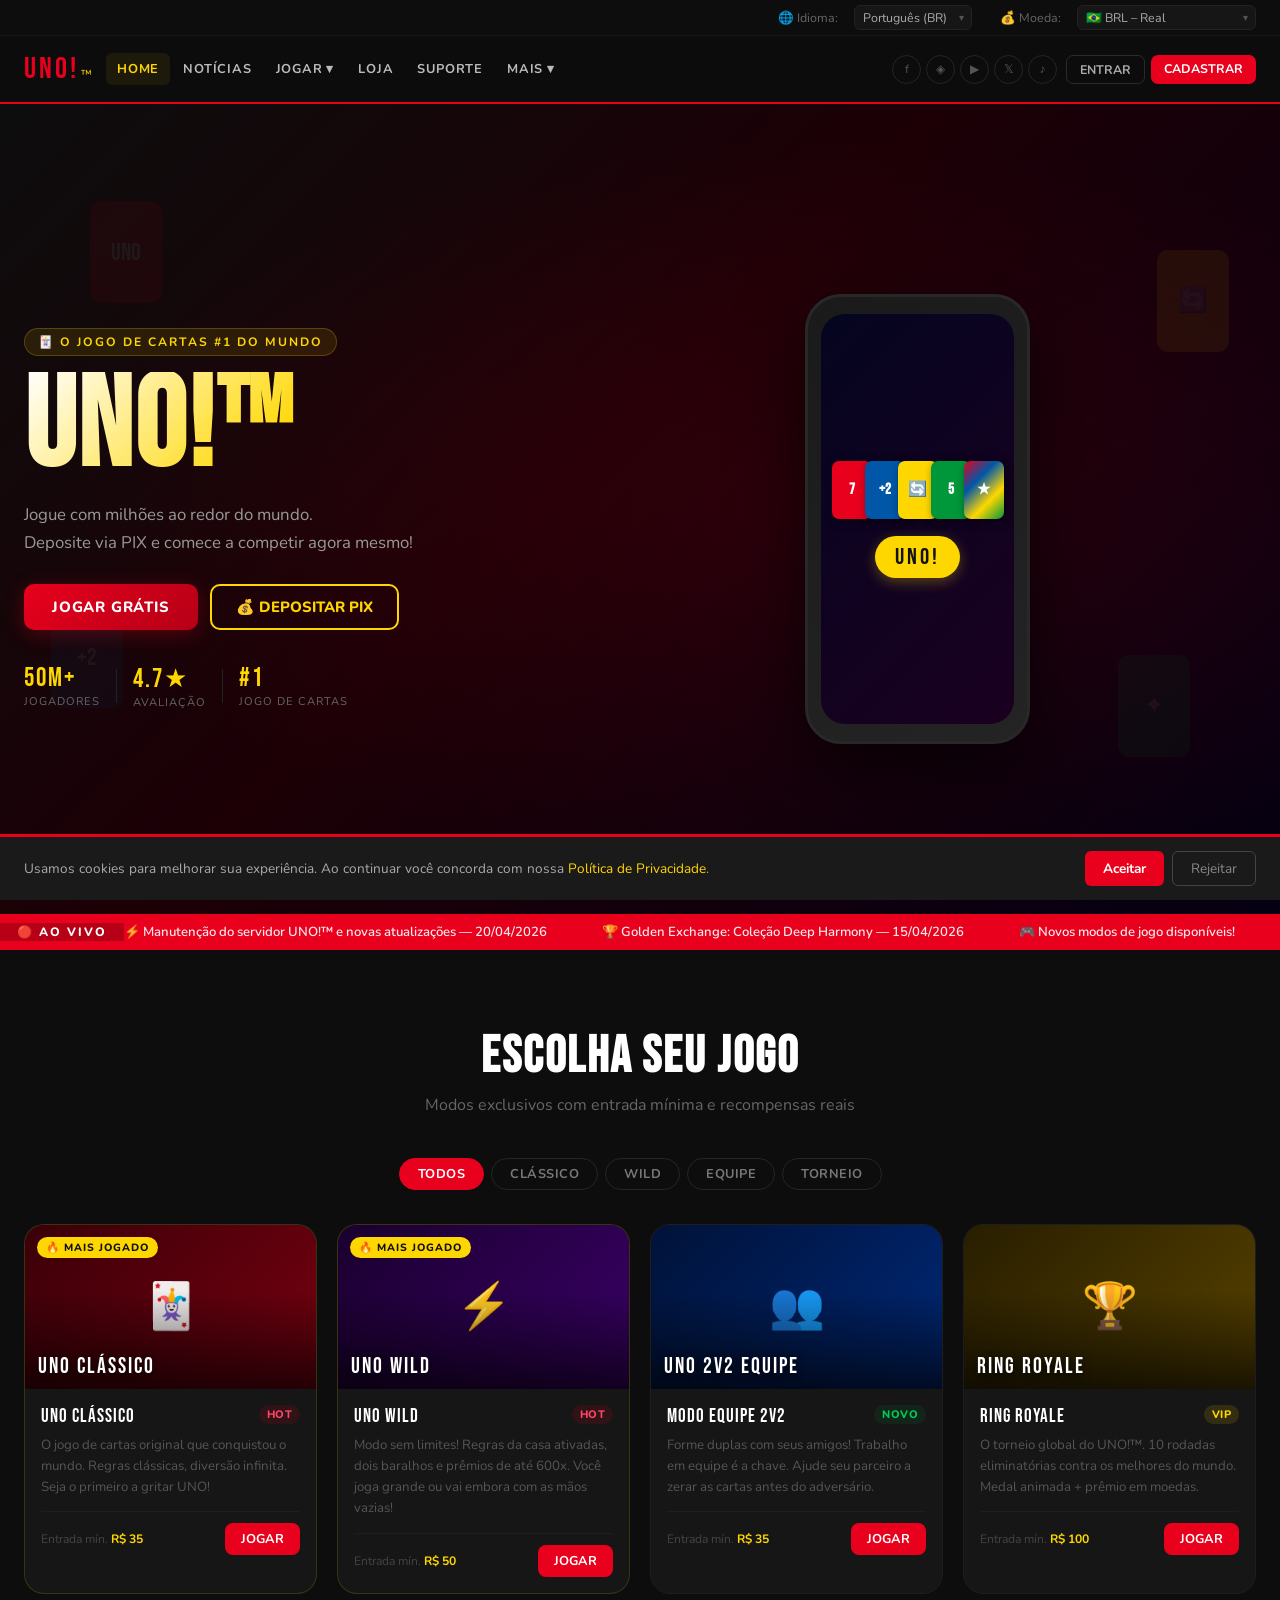
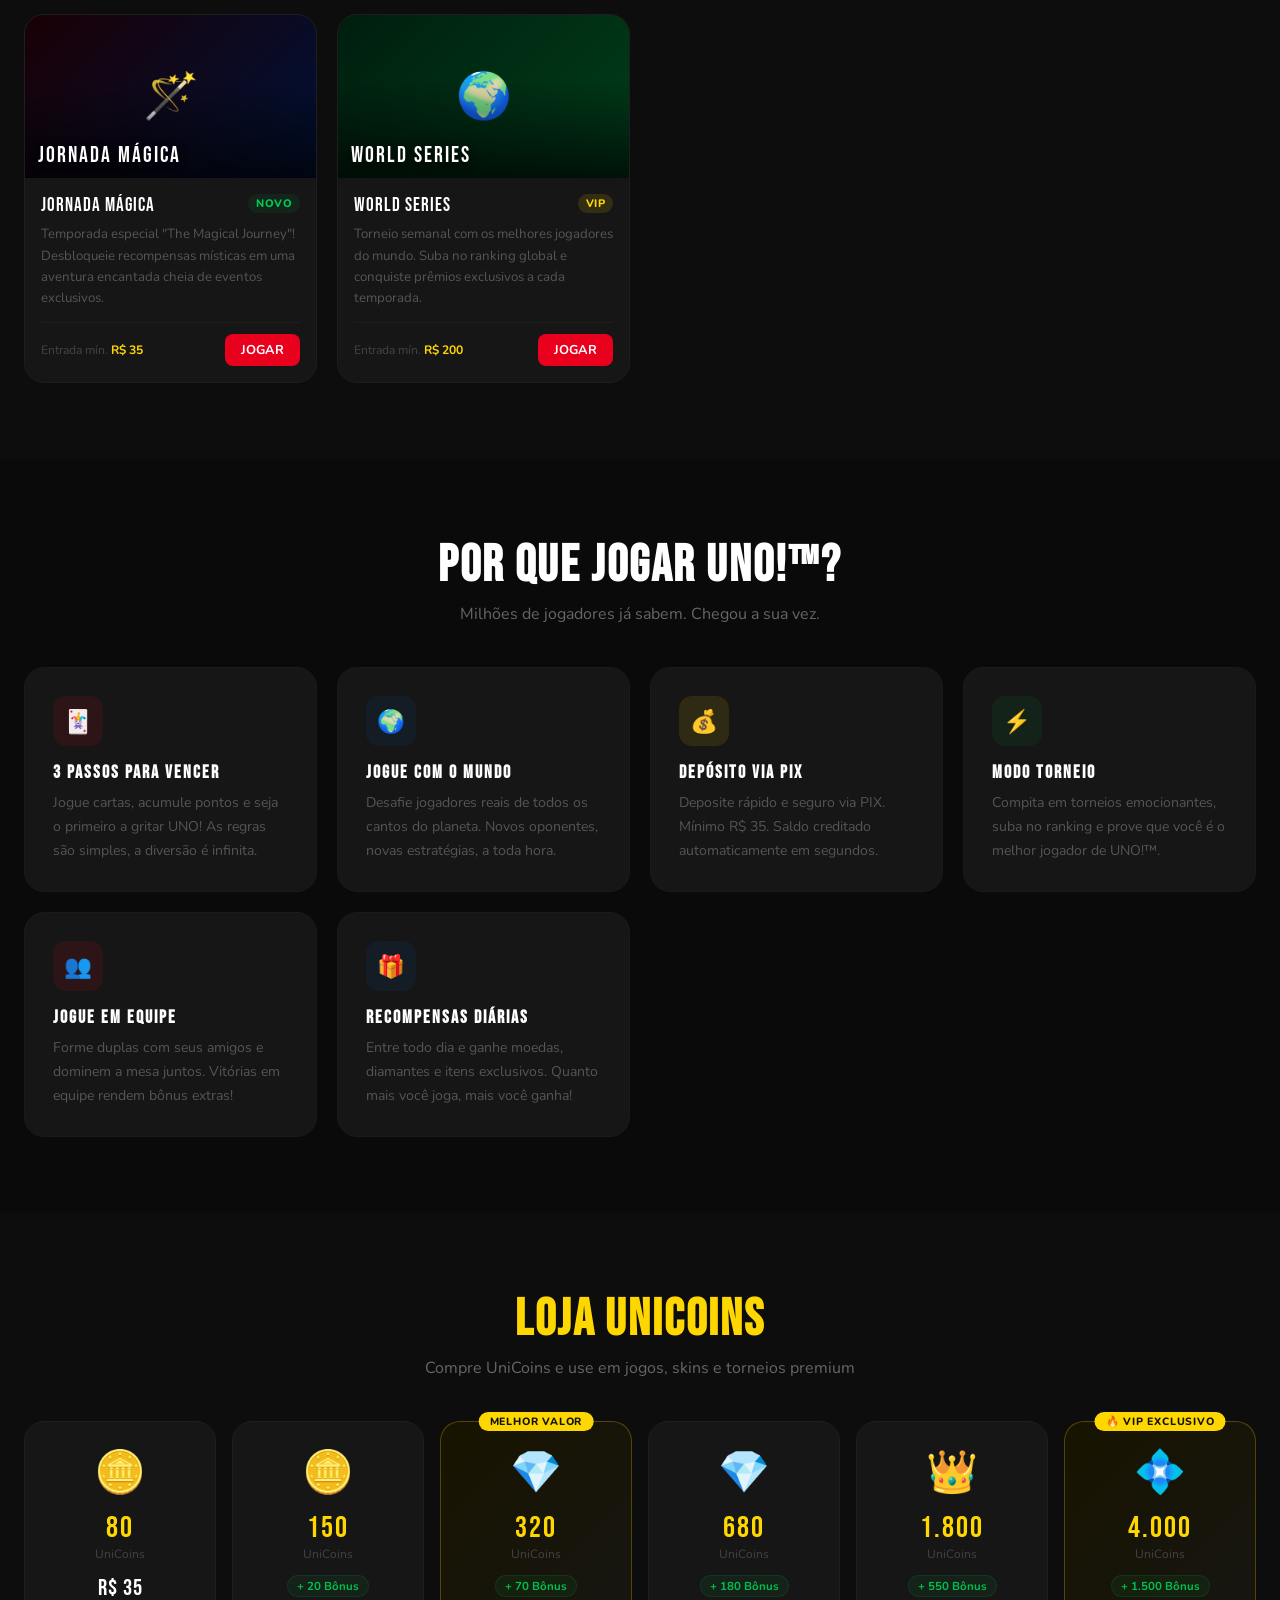
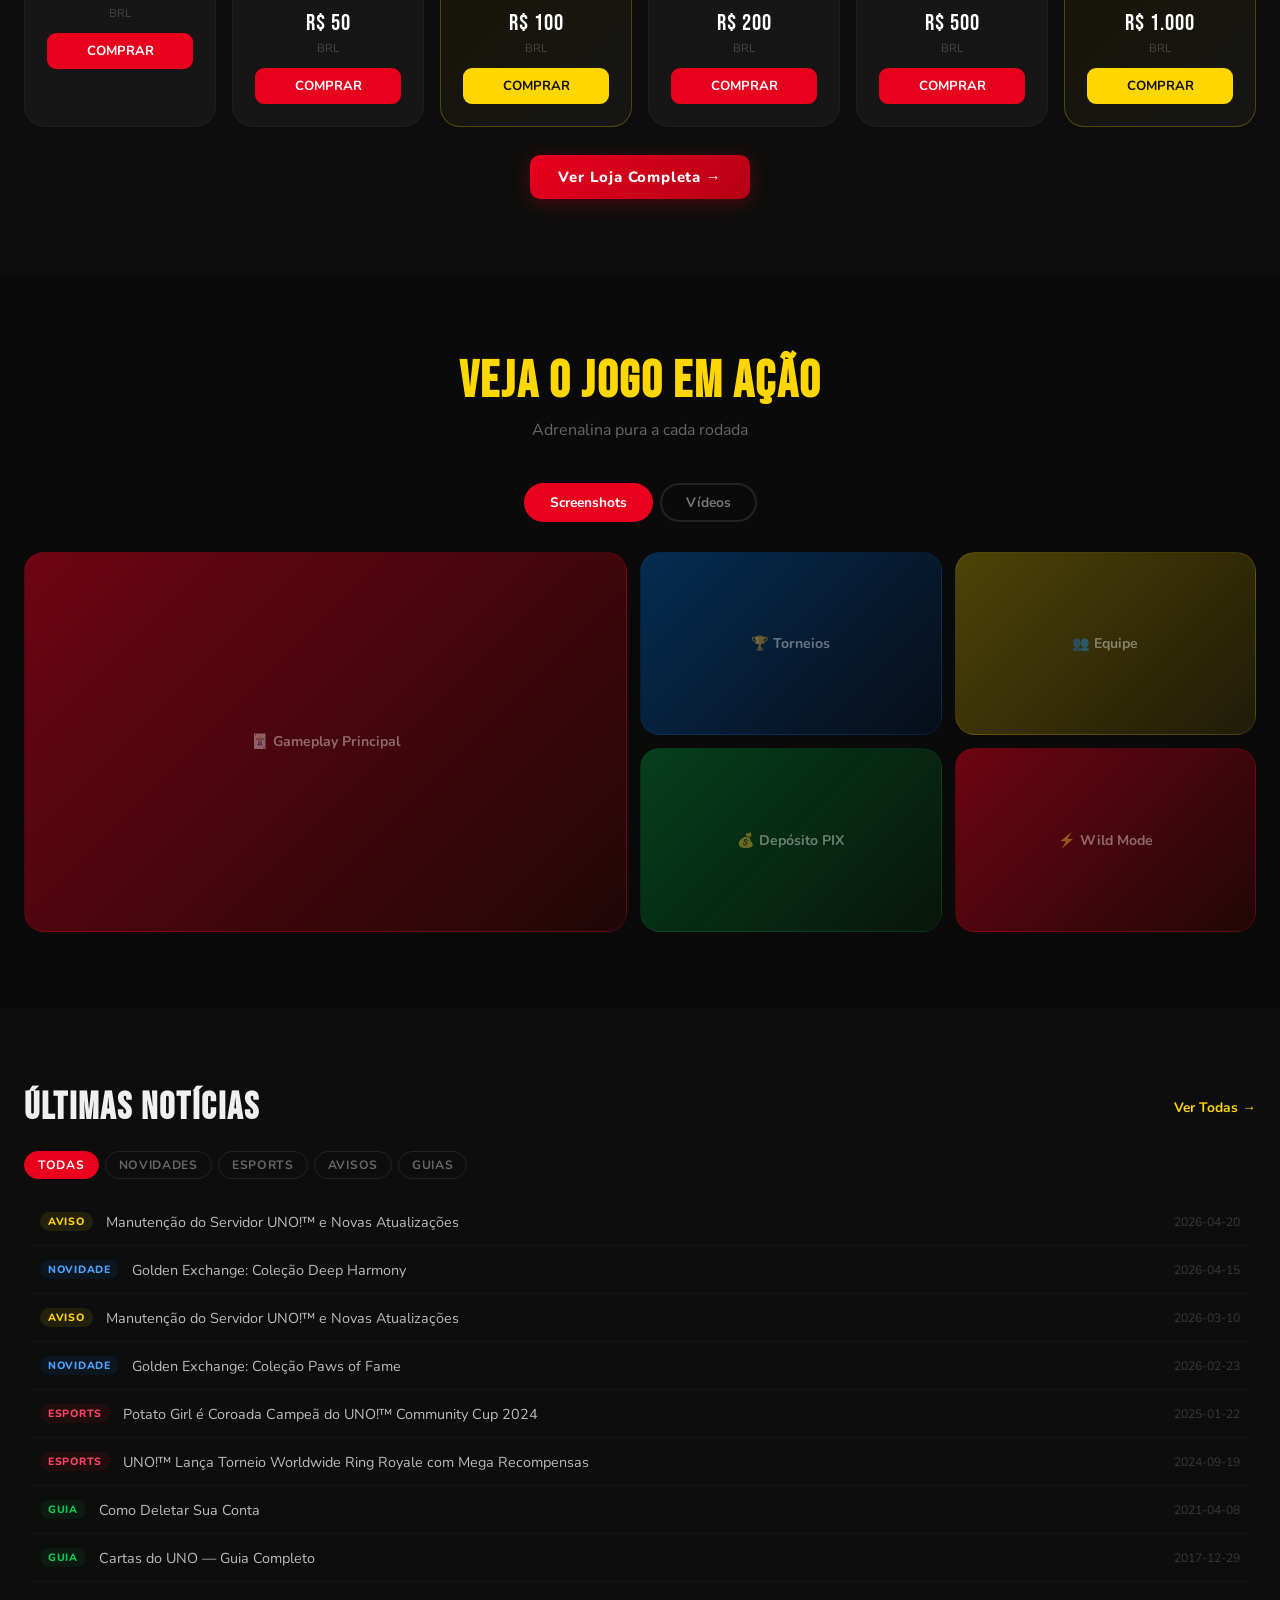
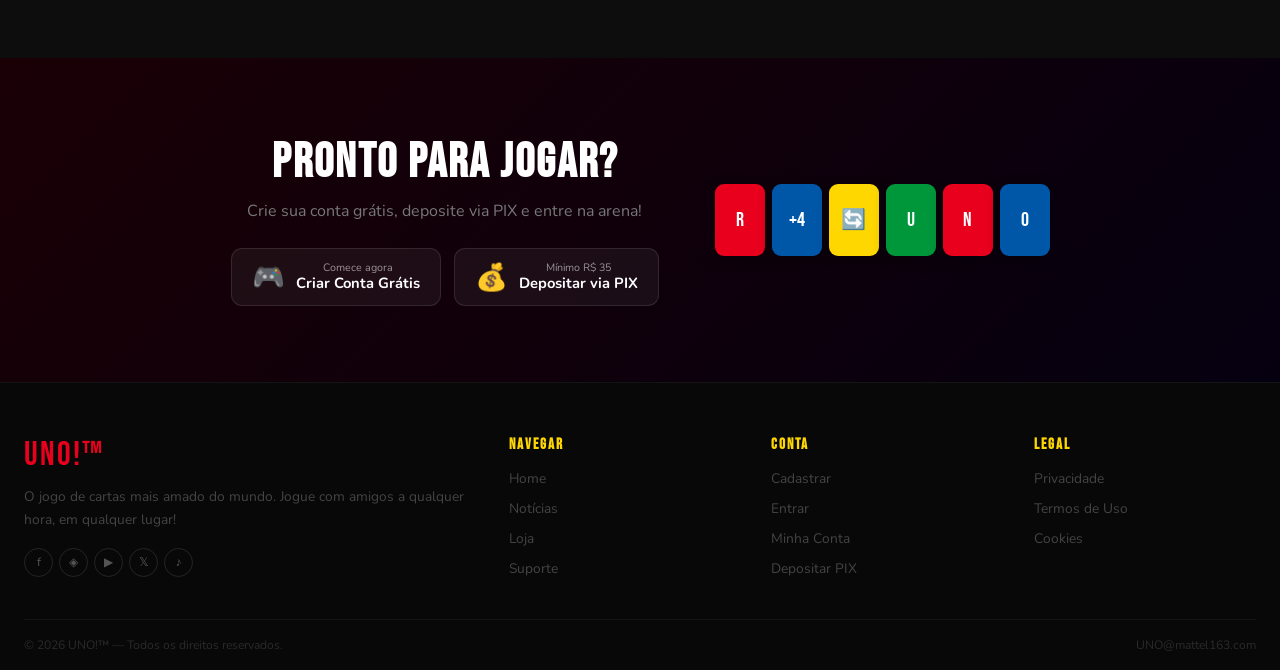
==== commit 81205b2d: "Add files via upload" ====
--- a/index.html
+++ b/index.html
@@ -1,74 +1,84 @@
 <!DOCTYPE html>
 <html lang="pt-BR">
 <head>
-  <meta charset="UTF-8">
-  <meta name="viewport" content="width=device-width, initial-scale=1.0">
-  <meta name="description" content="UNO!™ — O jogo de cartas mais amado do mundo. Jogue online, deposite via PIX e compita com jogadores do mundo todo!">
-  <title>UNO!™ – Jogue Agora</title>
-  <link rel="stylesheet" href="css/style.css">
-  <link href="https://fonts.googleapis.com/css2?family=Bebas+Neue&family=Nunito:wght@400;600;700;800;900&display=swap" rel="stylesheet">
+<meta charset="UTF-8"><meta name="viewport" content="width=device-width,initial-scale=1.0">
+<meta name="description" content="UNO!™ — Jogue online, deposite via PIX e compita com jogadores do mundo todo!">
+<title>UNO!™ – O Jogo de Cartas Oficial</title>
+<link rel="stylesheet" href="css/style.css">
+<link href="https://fonts.googleapis.com/css2?family=Bebas+Neue&family=Nunito:wght@400;600;700;800;900&display=swap" rel="stylesheet">
 </head>
 <body>
 
-<!-- COOKIE BANNER -->
+<!-- LANG BAR -->
+<div class="lang-bar">
+  <span>🌐 Idioma:</span>
+  <div class="sel-wrap"><select id="langSelect" onchange="changeLang(this.value)">
+    <option value="pt-BR">Português (BR)</option>
+    <option value="en-US">English (US)</option>
+    <option value="es-ES">Español</option>
+    <option value="fr-FR">Français</option>
+    <option value="de-DE">Deutsch</option>
+    <option value="it-IT">Italiano</option>
+    <option value="ja-JP">日本語</option>
+    <option value="zh-CN">中文</option>
+  </select></div>
+  <span style="margin-left:12px">💰 Moeda:</span>
+  <div class="sel-wrap"><select id="countrySelect" onchange="changeCountry(this.value)">
+    <option value="BR">🇧🇷 BRL – Real</option>
+    <option value="US">🇺🇸 USD – Dólar</option>
+    <option value="EU">🇪🇺 EUR – Euro</option>
+    <option value="GB">🇬🇧 GBP – Libra</option>
+    <option value="JP">🇯🇵 JPY – Iene</option>
+    <option value="MX">🇲🇽 MXN – Peso Mexicano</option>
+    <option value="AR">🇦🇷 ARS – Peso Argentino</option>
+  </select></div>
+</div>
+
+<!-- COOKIE -->
 <div id="cookieBanner" class="cookie-banner">
-  <p>Usamos cookies para melhorar sua experiência. Ao continuar, você concorda com nossa <a href="pages/privacy.html">Política de Privacidade</a>.</p>
-  <div class="cookie-btns">
-    <button onclick="acceptCookies()" class="btn-accept">Aceitar</button>
-    <button onclick="rejectCookies()" class="btn-reject">Rejeitar</button>
-  </div>
+  <p>Usamos cookies para melhorar sua experiência. Ao continuar você concorda com nossa <a href="pages/privacy.html">Política de Privacidade</a>.</p>
+  <div class="cookie-btns"><button onclick="acceptCookies()" class="btn-accept">Aceitar</button><button onclick="rejectCookies()" class="btn-reject">Rejeitar</button></div>
 </div>
 
 <!-- EXTERNAL MODAL -->
-<div id="externalModal" class="modal-overlay" style="display:none">
-  <div class="modal-box">
-    <h3>Ei!</h3>
-    <p>Você está saindo do UNO!™ para visitar outro site que possui política de privacidade e termos separados.</p>
-    <div class="modal-btns">
-      <button onclick="closeModal()" class="btn-goback">VOLTAR</button>
-      <button onclick="continueExternal()" class="btn-continue">CONTINUAR</button>
-    </div>
-  </div>
-</div>
+<div id="externalModal" class="modal-overlay" style="display:none"><div class="modal-box"><h3>Ei!</h3><p>Você está saindo do UNO!™ para visitar outro site com política de privacidade separada.</p><div class="modal-btns"><button onclick="closeModal()" class="btn-goback">VOLTAR</button><button onclick="continueExternal()" class="btn-continue">CONTINUAR</button></div></div></div>
+
+<!-- BUY COINS MODAL -->
+<div id="buyCoinModal" class="modal-overlay" style="display:none"><div class="modal-box"><button class="modal-close-x" onclick="closeBuyModal()">✕</button><h3>💰 Comprar UniCoins</h3><p id="bcPkgName" style="font-size:1.3rem;color:var(--yellow);font-family:'Bebas Neue',sans-serif;letter-spacing:2px"></p><p>Preço: <strong id="bcPkgPrice" style="color:#fff"></strong></p><p id="bcPkgBonus" style="color:var(--green-light);font-size:.85rem"></p><div class="modal-btns"><button onclick="closeBuyModal()" class="btn-goback">CANCELAR</button><button onclick="confirmBuyCoins()" class="btn-continue">DEPOSITAR VIA PIX</button></div></div></div>
 
 <!-- NAVBAR -->
 <nav class="navbar" id="navbar">
   <div class="nav-container">
-    <a href="index.html" class="nav-logo">
-      <span class="logo-text">UNO!</span><span class="logo-tm">™</span>
-    </a>
+    <a href="index.html" class="nav-logo"><span class="logo-text">UNO!</span><span class="logo-tm">™</span></a>
     <button class="nav-toggle" onclick="toggleMenu()"><span></span><span></span><span></span></button>
     <ul class="nav-links" id="navLinks">
       <li><a href="index.html" class="active">HOME</a></li>
       <li><a href="pages/news.html">NOTÍCIAS</a></li>
-      <li class="dropdown">
-        <a href="#">JOGAR ▾</a>
-        <ul class="dropdown-menu">
-          <li><a href="pages/register.html">Criar Conta Grátis</a></li>
-          <li><a href="pages/login.html">Entrar e Jogar</a></li>
-          <li><a href="pages/deposit.html">Depositar via PIX</a></li>
-        </ul>
-      </li>
+      <li class="dropdown"><a href="#">JOGAR ▾</a><ul class="dropdown-menu">
+        <li><a href="pages/register.html">🎮 Criar Conta Grátis</a></li>
+        <li><a href="pages/login.html">🔑 Entrar e Jogar</a></li>
+        <li><a href="pages/deposit.html">💰 Depositar via PIX</a></li>
+      </ul></li>
+      <li><a href="pages/shop.html">LOJA</a></li>
       <li><a href="pages/support.html">SUPORTE</a></li>
-      <li class="dropdown">
-        <a href="#">MAIS ▾</a>
-        <ul class="dropdown-menu">
-          <li><a href="#" onclick="openExternal('https://phase10.com'); return false;">Phase10</a></li>
-          <li><a href="#" onclick="openExternal('https://skipbo.com'); return false;">Skip-Bo™</a></li>
-        </ul>
-      </li>
+      <li class="dropdown"><a href="#">MAIS ▾</a><ul class="dropdown-menu">
+        <li><a href="#" onclick="openExternal('https://phase10.com');return false;">Phase10</a></li>
+        <li><a href="#" onclick="openExternal('https://skipbo.com');return false;">Skip-Bo™</a></li>
+        <li><a href="#" onclick="openExternal('https://uno.mattel.com');return false;">UNO Wonder™</a></li>
+      </ul></li>
     </ul>
     <div class="nav-right">
+      <div class="nav-balance" id="navBalance"></div>
       <div class="nav-social">
-        <a href="#" onclick="openExternal('https://facebook.com/UNOnow'); return false;" class="soc-icon">f</a>
+        <a href="#" onclick="openExternal('https://facebook.com/UNOnow');return false;" class="soc-icon">f</a>
         <a href="#" class="soc-icon">◈</a>
         <a href="#" class="soc-icon">▶</a>
         <a href="#" class="soc-icon">𝕏</a>
         <a href="#" class="soc-icon">♪</a>
       </div>
       <div class="nav-auth-btns" id="navAuthBtns">
-        <a href="pages/login.html" class="btn-login">ENTRAR</a>
-        <a href="pages/register.html" class="btn-register">CADASTRAR</a>
+        <a href="pages/login.html" class="btn-ln">ENTRAR</a>
+        <a href="pages/register.html" class="btn-rn">CADASTRAR</a>
       </div>
     </div>
   </div>
@@ -76,231 +86,309 @@
 
 <!-- HERO -->
 <section class="hero">
-  <div class="hero-bg">
-    <div class="card-float card-red">UNO</div>
-    <div class="card-float card-blue">+2</div>
-    <div class="card-float card-yellow">🔄</div>
-    <div class="card-float card-green">✦</div>
-  </div>
+  <div class="cf-r card-float">UNO</div><div class="cf-b card-float">+2</div>
+  <div class="cf-y card-float">🔄</div><div class="cf-g card-float">✦</div>
   <div class="hero-content">
     <div class="hero-badge">🃏 O JOGO DE CARTAS #1 DO MUNDO</div>
     <h1 class="hero-title">UNO!™</h1>
-    <p class="hero-subtitle">Jogue com milhões de jogadores ao redor do mundo.<br>Deposite via PIX e comece a competir agora mesmo!</p>
+    <p class="hero-sub">Jogue com milhões ao redor do mundo.<br>Deposite via PIX e comece a competir agora mesmo!</p>
     <div class="hero-actions">
-      <a href="pages/register.html" class="btn-primary">JOGAR GRÁTIS</a>
-      <a href="pages/deposit.html" class="btn-secondary">💰 DEPOSITAR</a>
+      <a href="pages/register.html" class="btn-hp">JOGAR GRÁTIS</a>
+      <a href="pages/deposit.html" class="btn-hs">💰 DEPOSITAR PIX</a>
     </div>
     <div class="hero-stats">
-      <div class="stat"><span class="stat-num">50M+</span><span class="stat-label">Jogadores</span></div>
-      <div class="stat-divider"></div>
-      <div class="stat"><span class="stat-num">4.7★</span><span class="stat-label">Avaliação</span></div>
-      <div class="stat-divider"></div>
-      <div class="stat"><span class="stat-num">#1</span><span class="stat-label">Jogo de Cartas</span></div>
-    </div>
-  </div>
-  <div class="hero-image">
-    <div class="phone-mockup">
-      <div class="phone-screen">
-        <div class="game-preview">
-          <div class="game-cards">
-            <div class="game-card gc-red">7</div>
-            <div class="game-card gc-blue">+2</div>
-            <div class="game-card gc-yellow">🔄</div>
-            <div class="game-card gc-green">5</div>
-            <div class="game-card gc-wild">★</div>
-          </div>
-          <div class="game-uno-btn">UNO!</div>
-        </div>
-      </div>
-    </div>
-  </div>
-</section>
-
-<!-- NEWS TICKER -->
-<div class="news-ticker">
-  <span class="ticker-label">🔴 AO VIVO</span>
+      <div class="hstat"><span class="hstat-n">50M+</span><span class="hstat-l">Jogadores</span></div>
+      <div class="hstat-div"></div>
+      <div class="hstat"><span class="hstat-n">4.7★</span><span class="hstat-l">Avaliação</span></div>
+      <div class="hstat-div"></div>
+      <div class="hstat"><span class="hstat-n">#1</span><span class="hstat-l">Jogo de Cartas</span></div>
+    </div>
+  </div>
+  <div class="hero-img">
+    <div class="phone-wrap"><div class="phone-scr"><div class="gp-inner">
+      <div class="gp-cards">
+        <div class="gp-card gc-r">7</div><div class="gp-card gc-b">+2</div>
+        <div class="gp-card gc-y">🔄</div><div class="gp-card gc-g">5</div>
+        <div class="gp-card gc-w">★</div>
+      </div>
+      <div class="gp-uno">UNO!</div>
+    </div></div></div>
+  </div>
+</section>
+
+<!-- TICKER -->
+<div class="news-ticker"><span class="ticker-lbl">🔴 AO VIVO</span>
   <div class="ticker-track">
     <span>⚡ Manutenção do servidor UNO!™ e novas atualizações — 20/04/2026</span>
     <span>🏆 Golden Exchange: Coleção Deep Harmony — 15/04/2026</span>
-    <span>🎮 Novos modos de jogo disponíveis — confira!</span>
+    <span>🎮 Novos modos de jogo disponíveis!</span>
     <span>🌍 Torneio Mundial Ring Royale com recompensas épicas</span>
     <span>💰 Depósito via PIX instantâneo — mínimo R$ 35</span>
     <span>⚡ Manutenção do servidor UNO!™ e novas atualizações — 20/04/2026</span>
     <span>🏆 Golden Exchange: Coleção Deep Harmony — 15/04/2026</span>
-    <span>🎮 Novos modos de jogo disponíveis — confira!</span>
+    <span>🎮 Novos modos de jogo disponíveis!</span>
     <span>🌍 Torneio Mundial Ring Royale com recompensas épicas</span>
     <span>💰 Depósito via PIX instantâneo — mínimo R$ 35</span>
   </div>
 </div>
 
+<!-- GAMES -->
+<section class="games-section">
+  <div class="sec-wrap">
+    <div class="sec-hdr">
+      <h2>Escolha Seu Jogo</h2>
+      <p>Modos exclusivos com entrada mínima e recompensas reais</p>
+    </div>
+    <div class="game-tabs">
+      <button class="gtab active" onclick="switchGameTab('all')">TODOS</button>
+      <button class="gtab" onclick="switchGameTab('classic')">CLÁSSICO</button>
+      <button class="gtab" onclick="switchGameTab('wild')">WILD</button>
+      <button class="gtab" onclick="switchGameTab('team')">EQUIPE</button>
+      <button class="gtab" onclick="switchGameTab('tournament')">TORNEIO</button>
+    </div>
+    <div class="games-grid">
+
+      <div class="game-card-item featured" data-type="classic" onclick="playGame('UNO Clássico')">
+        <div class="featured-badge">🔥 MAIS JOGADO</div>
+        <div class="game-thumb gt-red">
+          <span>🃏</span>
+          <div class="game-thumb-title">UNO CLÁSSICO</div>
+        </div>
+        <div class="game-info">
+          <div class="game-info-top"><span class="game-name">UNO Clássico</span><span class="gbadge gb-hot">HOT</span></div>
+          <p class="game-desc">O jogo de cartas original que conquistou o mundo. Regras clássicas, diversão infinita. Seja o primeiro a gritar UNO!</p>
+          <div class="game-footer"><span class="game-min-dep">Entrada mín. <span>R$ 35</span></span><button class="btn-play">JOGAR</button></div>
+        </div>
+      </div>
+
+      <div class="game-card-item featured" data-type="wild" onclick="playGame('UNO Wild')">
+        <div class="featured-badge">🔥 MAIS JOGADO</div>
+        <div class="game-thumb gt-purple">
+          <span>⚡</span>
+          <div class="game-thumb-title">UNO WILD</div>
+        </div>
+        <div class="game-info">
+          <div class="game-info-top"><span class="game-name">UNO Wild</span><span class="gbadge gb-hot">HOT</span></div>
+          <p class="game-desc">Modo sem limites! Regras da casa ativadas, dois baralhos e prêmios de até 600x. Você joga grande ou vai embora com as mãos vazias!</p>
+          <div class="game-footer"><span class="game-min-dep">Entrada mín. <span>R$ 50</span></span><button class="btn-play">JOGAR</button></div>
+        </div>
+      </div>
+
+      <div class="game-card-item" data-type="team" onclick="playGame('UNO Equipe 2v2')">
+        <div class="game-thumb gt-blue">
+          <span>👥</span>
+          <div class="game-thumb-title">UNO 2V2 EQUIPE</div>
+        </div>
+        <div class="game-info">
+          <div class="game-info-top"><span class="game-name">Modo Equipe 2v2</span><span class="gbadge gb-new">NOVO</span></div>
+          <p class="game-desc">Forme duplas com seus amigos! Trabalho em equipe é a chave. Ajude seu parceiro a zerar as cartas antes do adversário.</p>
+          <div class="game-footer"><span class="game-min-dep">Entrada mín. <span>R$ 35</span></span><button class="btn-play">JOGAR</button></div>
+        </div>
+      </div>
+
+      <div class="game-card-item" data-type="tournament" onclick="playGame('Ring Royale')">
+        <div class="game-thumb gt-yellow">
+          <span>🏆</span>
+          <div class="game-thumb-title">RING ROYALE</div>
+        </div>
+        <div class="game-info">
+          <div class="game-info-top"><span class="game-name">Ring Royale</span><span class="gbadge gb-vip">VIP</span></div>
+          <p class="game-desc">O torneio global do UNO!™. 10 rodadas eliminatórias contra os melhores do mundo. Medal animada + prêmio em moedas.</p>
+          <div class="game-footer"><span class="game-min-dep">Entrada mín. <span>R$ 100</span></span><button class="btn-play">JOGAR</button></div>
+        </div>
+      </div>
+
+      <div class="game-card-item" data-type="classic" onclick="playGame('Jornada Mágica')">
+        <div class="game-thumb gt-multi">
+          <span>🪄</span>
+          <div class="game-thumb-title">JORNADA MÁGICA</div>
+        </div>
+        <div class="game-info">
+          <div class="game-info-top"><span class="game-name">Jornada Mágica</span><span class="gbadge gb-new">NOVO</span></div>
+          <p class="game-desc">Temporada especial "The Magical Journey"! Desbloqueie recompensas místicas em uma aventura encantada cheia de eventos exclusivos.</p>
+          <div class="game-footer"><span class="game-min-dep">Entrada mín. <span>R$ 35</span></span><button class="btn-play">JOGAR</button></div>
+        </div>
+      </div>
+
+      <div class="game-card-item" data-type="tournament" onclick="playGame('World Series')">
+        <div class="game-thumb gt-green">
+          <span>🌍</span>
+          <div class="game-thumb-title">WORLD SERIES</div>
+        </div>
+        <div class="game-info">
+          <div class="game-info-top"><span class="game-name">World Series</span><span class="gbadge gb-vip">VIP</span></div>
+          <p class="game-desc">Torneio semanal com os melhores jogadores do mundo. Suba no ranking global e conquiste prêmios exclusivos a cada temporada.</p>
+          <div class="game-footer"><span class="game-min-dep">Entrada mín. <span>R$ 200</span></span><button class="btn-play">JOGAR</button></div>
+        </div>
+      </div>
+
+    </div>
+  </div>
+</section>
+
 <!-- FEATURES -->
-<section class="features" id="features">
-  <div class="section-header">
-    <h2>Por Que Jogar UNO!™?</h2>
-    <p>Milhões de jogadores já sabem. Chegou a sua vez.</p>
-  </div>
-  <div class="features-grid">
-    <div class="feature-card">
-      <div class="feature-icon red-bg">🃏</div>
-      <h3>3 Passos para Vencer</h3>
-      <p>Jogue cartas, acumule pontos e seja o primeiro a gritar UNO! As regras são simples, a diversão é infinita.</p>
-    </div>
-    <div class="feature-card">
-      <div class="feature-icon blue-bg">🌍</div>
-      <h3>Jogue com o Mundo</h3>
-      <p>Desafie jogadores reais de todos os cantos do planeta. Novos oponentes, novas estratégias, a toda hora.</p>
-    </div>
-    <div class="feature-card">
-      <div class="feature-icon yellow-bg">💰</div>
-      <h3>Depósito via PIX</h3>
-      <p>Deposite de forma rápida e segura via PIX. Valor mínimo de R$ 35. Seu saldo disponível em segundos.</p>
-    </div>
-    <div class="feature-card">
-      <div class="feature-icon green-bg">⚡</div>
-      <h3>Modo Torneio</h3>
-      <p>Compita em torneios emocionantes, suba no ranking e prove que você é o melhor jogador de UNO!™.</p>
-    </div>
-    <div class="feature-card">
-      <div class="feature-icon red-bg">👥</div>
-      <h3>Jogue em Equipe</h3>
-      <p>O trabalho em equipe leva ao sonho! Forme duplas com seus amigos e dominem a mesa juntos.</p>
-    </div>
-    <div class="feature-card">
-      <div class="feature-icon blue-bg">🎁</div>
-      <h3>Recompensas Diárias</h3>
-      <p>Entre todo dia e ganhe moedas, diamantes e itens exclusivos. Quanto mais você joga, mais você ganha!</p>
-    </div>
+<section class="features-section">
+  <div class="sec-wrap">
+    <div class="sec-hdr"><h2>Por Que Jogar UNO!™?</h2><p>Milhões de jogadores já sabem. Chegou a sua vez.</p></div>
+    <div class="features-grid">
+      <div class="feat-card"><div class="feat-icon ic-r">🃏</div><h3>3 Passos para Vencer</h3><p>Jogue cartas, acumule pontos e seja o primeiro a gritar UNO! As regras são simples, a diversão é infinita.</p></div>
+      <div class="feat-card"><div class="feat-icon ic-b">🌍</div><h3>Jogue com o Mundo</h3><p>Desafie jogadores reais de todos os cantos do planeta. Novos oponentes, novas estratégias, a toda hora.</p></div>
+      <div class="feat-card"><div class="feat-icon ic-y">💰</div><h3>Depósito via PIX</h3><p>Deposite rápido e seguro via PIX. Mínimo R$ 35. Saldo creditado automaticamente em segundos.</p></div>
+      <div class="feat-card"><div class="feat-icon ic-g">⚡</div><h3>Modo Torneio</h3><p>Compita em torneios emocionantes, suba no ranking e prove que você é o melhor jogador de UNO!™.</p></div>
+      <div class="feat-card"><div class="feat-icon ic-r">👥</div><h3>Jogue em Equipe</h3><p>Forme duplas com seus amigos e dominem a mesa juntos. Vitórias em equipe rendem bônus extras!</p></div>
+      <div class="feat-card"><div class="feat-icon ic-b">🎁</div><h3>Recompensas Diárias</h3><p>Entre todo dia e ganhe moedas, diamantes e itens exclusivos. Quanto mais você joga, mais você ganha!</p></div>
+    </div>
+  </div>
+</section>
+
+<!-- SHOP PREVIEW -->
+<section class="shop-section">
+  <div class="sec-wrap">
+    <div class="sec-hdr yel"><h2>Loja UniCoins</h2><p>Compre UniCoins e use em jogos, skins e torneios premium</p></div>
+    <div class="coins-grid">
+      <div class="coin-pkg" onclick="buyCoins({coins:'80',price:'35',label:'Starter'})">
+        <div class="pkg-icon">🪙</div>
+        <div class="pkg-coins">80</div><div class="pkg-coin-label">UniCoins</div>
+        <div class="pkg-price">R$ 35</div><div class="pkg-price-brl">BRL</div>
+        <button class="btn-buy">COMPRAR</button>
+      </div>
+      <div class="coin-pkg" onclick="buyCoins({coins:'150',price:'50',bonus:'+ 20 Bônus',label:'Bronze'})">
+        <div class="pkg-icon">🪙</div>
+        <div class="pkg-coins">150</div><div class="pkg-coin-label">UniCoins</div>
+        <div class="pkg-bonus">+ 20 Bônus</div>
+        <div class="pkg-price">R$ 50</div><div class="pkg-price-brl">BRL</div>
+        <button class="btn-buy">COMPRAR</button>
+      </div>
+      <div class="coin-pkg best-val" onclick="buyCoins({coins:'320',price:'100',bonus:'+ 70 Bônus',label:'Silver'})">
+        <div class="pkg-badge">MELHOR VALOR</div>
+        <div class="pkg-icon">💎</div>
+        <div class="pkg-coins">320</div><div class="pkg-coin-label">UniCoins</div>
+        <div class="pkg-bonus">+ 70 Bônus</div>
+        <div class="pkg-price">R$ 100</div><div class="pkg-price-brl">BRL</div>
+        <button class="btn-buy">COMPRAR</button>
+      </div>
+      <div class="coin-pkg" onclick="buyCoins({coins:'680',price:'200',bonus:'+ 180 Bônus',label:'Gold'})">
+        <div class="pkg-icon">💎</div>
+        <div class="pkg-coins">680</div><div class="pkg-coin-label">UniCoins</div>
+        <div class="pkg-bonus">+ 180 Bônus</div>
+        <div class="pkg-price">R$ 200</div><div class="pkg-price-brl">BRL</div>
+        <button class="btn-buy">COMPRAR</button>
+      </div>
+      <div class="coin-pkg" onclick="buyCoins({coins:'1800',price:'500',bonus:'+ 550 Bônus',label:'Platinum'})">
+        <div class="pkg-icon">👑</div>
+        <div class="pkg-coins">1.800</div><div class="pkg-coin-label">UniCoins</div>
+        <div class="pkg-bonus">+ 550 Bônus</div>
+        <div class="pkg-price">R$ 500</div><div class="pkg-price-brl">BRL</div>
+        <button class="btn-buy">COMPRAR</button>
+      </div>
+      <div class="coin-pkg best-val" onclick="buyCoins({coins:'4000',price:'1000',bonus:'+ 1.500 Bônus',label:'Diamond'})">
+        <div class="pkg-badge">🔥 VIP EXCLUSIVO</div>
+        <div class="pkg-icon">💠</div>
+        <div class="pkg-coins">4.000</div><div class="pkg-coin-label">UniCoins</div>
+        <div class="pkg-bonus">+ 1.500 Bônus</div>
+        <div class="pkg-price">R$ 1.000</div><div class="pkg-price-brl">BRL</div>
+        <button class="btn-buy">COMPRAR</button>
+      </div>
+    </div>
+    <div style="text-align:center;margin-top:28px"><a href="pages/shop.html" class="btn-hp" style="display:inline-block;padding:12px 28px">Ver Loja Completa →</a></div>
   </div>
 </section>
 
 <!-- GALLERY -->
 <section class="gallery-section">
-  <div class="section-header light">
-    <h2>Veja o Jogo em Ação</h2>
-    <p>Adrenalina pura a cada rodada</p>
-  </div>
-  <div class="gallery-tabs">
-    <button class="tab-btn active" onclick="switchTab('screenshots')">Screenshots</button>
-    <button class="tab-btn" onclick="switchTab('videos')">Vídeos</button>
-  </div>
-  <div class="gallery-content" id="screenshotsTab">
-    <div class="screenshots-grid">
-      <div class="screenshot-item big"><div class="screenshot-placeholder red-grad"><span>🃏 Gameplay Principal</span></div></div>
-      <div class="screenshot-item"><div class="screenshot-placeholder blue-grad"><span>🏆 Torneios</span></div></div>
-      <div class="screenshot-item"><div class="screenshot-placeholder yellow-grad"><span>👥 Modo Equipe</span></div></div>
-      <div class="screenshot-item"><div class="screenshot-placeholder green-grad"><span>💰 Depósito PIX</span></div></div>
-      <div class="screenshot-item"><div class="screenshot-placeholder red-grad"><span>⚡ Partida Rápida</span></div></div>
-    </div>
-  </div>
-  <div class="gallery-content hidden" id="videosTab">
-    <div class="videos-grid">
-      <div class="video-card" onclick="playVideo(this,'3 Passos para Vencer')">
-        <div class="video-thumb red-grad"><span class="play-icon">▶</span><p>3 Passos para Vencer</p></div>
-      </div>
-      <div class="video-card" onclick="playVideo(this,'Sorry Not Sorry')">
-        <div class="video-thumb blue-grad"><span class="play-icon">▶</span><p>Sorry Not Sorry</p></div>
-      </div>
-      <div class="video-card" onclick="playVideo(this,'O Jogo #1 do Mundo')">
-        <div class="video-thumb yellow-grad"><span class="play-icon">▶</span><p>O Jogo #1 do Mundo</p></div>
-      </div>
-      <div class="video-card" onclick="playVideo(this,'Trabalho em Equipe')">
-        <div class="video-thumb green-grad"><span class="play-icon">▶</span><p>Trabalho em Equipe</p></div>
-      </div>
+  <div class="sec-wrap"><div class="sec-hdr yel"><h2>Veja o Jogo em Ação</h2><p>Adrenalina pura a cada rodada</p></div></div>
+  <div class="gal-tabs">
+    <button class="gtab2 active" onclick="switchTab('screenshots')">Screenshots</button>
+    <button class="gtab2" onclick="switchTab('videos')">Vídeos</button>
+  </div>
+  <div class="gal-content" id="screenshotsTab">
+    <div class="shots-grid">
+      <div class="shot-big"><div class="shot-ph sg-r">🃏 Gameplay Principal</div></div>
+      <div><div class="shot-ph sg-b" style="border-radius:var(--radius-lg);height:100%">🏆 Torneios</div></div>
+      <div><div class="shot-ph sg-y" style="border-radius:var(--radius-lg);height:100%">👥 Equipe</div></div>
+      <div><div class="shot-ph sg-g" style="border-radius:var(--radius-lg);height:100%">💰 Depósito PIX</div></div>
+      <div><div class="shot-ph sg-r" style="border-radius:var(--radius-lg);height:100%">⚡ Wild Mode</div></div>
+    </div>
+  </div>
+  <div class="gal-content hidden" id="videosTab">
+    <div class="vids-grid">
+      <div class="vid-card" onclick="playVideo(this,'3 Passos para Vencer')"><div class="vid-thumb sg-r"><span class="vid-play-btn">▶</span><p>3 Passos para Vencer</p></div></div>
+      <div class="vid-card" onclick="playVideo(this,'Sorry Not Sorry')"><div class="vid-thumb sg-b"><span class="vid-play-btn">▶</span><p>Sorry Not Sorry</p></div></div>
+      <div class="vid-card" onclick="playVideo(this,'O Jogo #1 do Mundo')"><div class="vid-thumb sg-y"><span class="vid-play-btn">▶</span><p>O Jogo #1 do Mundo</p></div></div>
+      <div class="vid-card" onclick="playVideo(this,'Trabalho em Equipe')"><div class="vid-thumb sg-g"><span class="vid-play-btn">▶</span><p>Trabalho em Equipe</p></div></div>
     </div>
   </div>
 </section>
 
 <!-- NEWS -->
-<section class="news-section" id="news">
-  <div class="section-header" style="flex-direction:row;justify-content:space-between;align-items:center">
-    <h2>Últimas Notícias</h2>
-    <a href="pages/news.html" class="see-all-btn">Ver Todas →</a>
-  </div>
-  <div class="news-tabs">
-    <button class="news-tab active" onclick="filterNews('all',this)">TODAS</button>
-    <button class="news-tab" onclick="filterNews('news',this)">NOVIDADES</button>
-    <button class="news-tab" onclick="filterNews('esports',this)">ESPORTS</button>
-    <button class="news-tab" onclick="filterNews('notice',this)">AVISOS</button>
-    <button class="news-tab" onclick="filterNews('guide',this)">GUIAS</button>
-  </div>
-  <div class="news-list" id="newsList">
-    <a href="pages/news-detail.html" class="news-item" data-type="notice"><span class="news-tag tag-notice">AVISO</span><span class="news-title">Manutenção do Servidor UNO!™ e Novas Atualizações</span><span class="news-date">2026-04-20</span></a>
-    <a href="pages/news-detail.html" class="news-item" data-type="news"><span class="news-tag tag-news">NOVIDADE</span><span class="news-title">Golden Exchange: Coleção Deep Harmony</span><span class="news-date">2026-04-15</span></a>
-    <a href="pages/news-detail.html" class="news-item" data-type="notice"><span class="news-tag tag-notice">AVISO</span><span class="news-title">Manutenção do Servidor UNO!™ e Novas Atualizações</span><span class="news-date">2026-03-10</span></a>
-    <a href="pages/news-detail.html" class="news-item" data-type="news"><span class="news-tag tag-news">NOVIDADE</span><span class="news-title">Golden Exchange: Coleção Paws of Fame</span><span class="news-date">2026-02-23</span></a>
-    <a href="pages/news-detail.html" class="news-item" data-type="esports"><span class="news-tag tag-esports">ESPORTS</span><span class="news-title">Potato Girl é Coroada Campeã do UNO!™ Community Cup 2024</span><span class="news-date">2025-01-22</span></a>
-    <a href="pages/news-detail.html" class="news-item" data-type="esports"><span class="news-tag tag-esports">ESPORTS</span><span class="news-title">UNO!™ Lança Torneio Worldwide Ring Royale com Mega Recompensas</span><span class="news-date">2024-09-19</span></a>
-    <a href="pages/news-detail.html" class="news-item" data-type="guide"><span class="news-tag tag-guide">GUIA</span><span class="news-title">Como Deletar Sua Conta</span><span class="news-date">2021-04-08</span></a>
-    <a href="pages/news-detail.html" class="news-item" data-type="guide"><span class="news-tag tag-guide">GUIA</span><span class="news-title">Cartas do UNO — Guia Completo</span><span class="news-date">2017-12-29</span></a>
-  </div>
-</section>
-
-<!-- DOWNLOAD CTA -->
-<section class="download-cta">
+<section class="news-section">
+  <div class="sec-wrap">
+    <div class="news-top"><h2 style="font-size:2.4rem">Últimas Notícias</h2><a href="pages/news.html" class="see-all">Ver Todas →</a></div>
+    <div class="news-tabs">
+      <button class="ntab active" onclick="filterNews('all',this)">TODAS</button>
+      <button class="ntab" onclick="filterNews('news',this)">NOVIDADES</button>
+      <button class="ntab" onclick="filterNews('esports',this)">ESPORTS</button>
+      <button class="ntab" onclick="filterNews('notice',this)">AVISOS</button>
+      <button class="ntab" onclick="filterNews('guide',this)">GUIAS</button>
+    </div>
+    <div class="news-list">
+      <a href="pages/news-detail.html" class="news-item" data-type="notice"><span class="ntag t-notice">AVISO</span><span class="n-title">Manutenção do Servidor UNO!™ e Novas Atualizações</span><span class="n-date">2026-04-20</span></a>
+      <a href="pages/news-detail.html" class="news-item" data-type="news"><span class="ntag t-news">NOVIDADE</span><span class="n-title">Golden Exchange: Coleção Deep Harmony</span><span class="n-date">2026-04-15</span></a>
+      <a href="pages/news-detail.html" class="news-item" data-type="notice"><span class="ntag t-notice">AVISO</span><span class="n-title">Manutenção do Servidor UNO!™ e Novas Atualizações</span><span class="n-date">2026-03-10</span></a>
+      <a href="pages/news-detail.html" class="news-item" data-type="news"><span class="ntag t-news">NOVIDADE</span><span class="n-title">Golden Exchange: Coleção Paws of Fame</span><span class="n-date">2026-02-23</span></a>
+      <a href="pages/news-detail.html" class="news-item" data-type="esports"><span class="ntag t-esports">ESPORTS</span><span class="n-title">Potato Girl é Coroada Campeã do UNO!™ Community Cup 2024</span><span class="n-date">2025-01-22</span></a>
+      <a href="pages/news-detail.html" class="news-item" data-type="esports"><span class="ntag t-esports">ESPORTS</span><span class="n-title">UNO!™ Lança Torneio Worldwide Ring Royale com Mega Recompensas</span><span class="n-date">2024-09-19</span></a>
+      <a href="pages/news-detail.html" class="news-item" data-type="guide"><span class="ntag t-guide">GUIA</span><span class="n-title">Como Deletar Sua Conta</span><span class="n-date">2021-04-08</span></a>
+      <a href="pages/news-detail.html" class="news-item" data-type="guide"><span class="ntag t-guide">GUIA</span><span class="n-title">Cartas do UNO — Guia Completo</span><span class="n-date">2017-12-29</span></a>
+    </div>
+  </div>
+</section>
+
+<!-- CTA -->
+<section class="cta-section">
   <div class="cta-content">
     <h2>Pronto para Jogar?</h2>
     <p>Crie sua conta grátis, deposite via PIX e entre na arena!</p>
     <div class="cta-stores">
-      <a href="pages/register.html" class="store-badge">
-        <div class="badge-icon">🎮</div>
-        <div class="badge-text"><small>Comece agora</small><strong>Criar Conta Grátis</strong></div>
-      </a>
-      <a href="pages/deposit.html" class="store-badge">
-        <div class="badge-icon">💰</div>
-        <div class="badge-text"><small>Depósito mínimo R$ 35</small><strong>Depositar via PIX</strong></div>
-      </a>
-    </div>
-  </div>
-  <div class="cta-cards">
-    <div class="cta-card c1">R</div>
-    <div class="cta-card c2">+4</div>
-    <div class="cta-card c3">🔄</div>
-    <div class="cta-card c4">U</div>
-    <div class="cta-card c5">N</div>
-    <div class="cta-card c6">O</div>
+      <a href="pages/register.html" class="store-badge"><div class="sb-icon">🎮</div><div class="sb-text"><small>Comece agora</small><strong>Criar Conta Grátis</strong></div></a>
+      <a href="pages/deposit.html" class="store-badge"><div class="sb-icon">💰</div><div class="sb-text"><small>Mínimo R$ 35</small><strong>Depositar via PIX</strong></div></a>
+    </div>
+  </div>
+  <div class="cta-deco-cards">
+    <div class="dc dc1">R</div><div class="dc dc2">+4</div><div class="dc dc3">🔄</div>
+    <div class="dc dc4">U</div><div class="dc dc5">N</div><div class="dc dc6">O</div>
   </div>
 </section>
 
 <!-- FOOTER -->
 <footer class="footer">
-  <div class="footer-container">
+  <div class="footer-grid">
     <div class="footer-brand">
       <div class="footer-logo">UNO!™</div>
       <p>O jogo de cartas mais amado do mundo. Jogue com amigos a qualquer hora, em qualquer lugar!</p>
       <div class="footer-social">
-        <a href="#" onclick="openExternal('https://facebook.com/UNOnow'); return false;" class="soc-icon">f</a>
-        <a href="#" class="soc-icon">◈</a>
-        <a href="#" class="soc-icon">▶</a>
-        <a href="#" class="soc-icon">𝕏</a>
-        <a href="#" class="soc-icon">♪</a>
-      </div>
-    </div>
-    <div class="footer-links">
-      <h4>Navegação</h4>
-      <ul>
-        <li><a href="index.html">Home</a></li>
-        <li><a href="pages/news.html">Notícias</a></li>
-        <li><a href="pages/support.html">Suporte</a></li>
-        <li><a href="pages/deposit.html">Depositar</a></li>
-      </ul>
-    </div>
-    <div class="footer-links">
-      <h4>Conta</h4>
-      <ul>
-        <li><a href="pages/register.html">Cadastrar</a></li>
-        <li><a href="pages/login.html">Entrar</a></li>
-        <li><a href="pages/dashboard.html">Minha Conta</a></li>
-        <li><a href="pages/deposit.html">PIX</a></li>
-      </ul>
-    </div>
-    <div class="footer-links">
-      <h4>Legal</h4>
-      <ul>
-        <li><a href="pages/privacy.html">Política de Privacidade</a></li>
-        <li><a href="pages/eula.html">Termos de Uso</a></li>
-        <li><a href="#" onclick="manageCookies(); return false;">Cookies</a></li>
-      </ul>
-    </div>
+        <a href="#" onclick="openExternal('https://facebook.com/UNOnow');return false;" class="soc-icon">f</a>
+        <a href="#" class="soc-icon">◈</a><a href="#" class="soc-icon">▶</a>
+        <a href="#" class="soc-icon">𝕏</a><a href="#" class="soc-icon">♪</a>
+      </div>
+    </div>
+    <div class="footer-links"><h4>Navegar</h4><ul>
+      <li><a href="index.html">Home</a></li>
+      <li><a href="pages/news.html">Notícias</a></li>
+      <li><a href="pages/shop.html">Loja</a></li>
+      <li><a href="pages/support.html">Suporte</a></li>
+    </ul></div>
+    <div class="footer-links"><h4>Conta</h4><ul>
+      <li><a href="pages/register.html">Cadastrar</a></li>
+      <li><a href="pages/login.html">Entrar</a></li>
+      <li><a href="pages/dashboard.html">Minha Conta</a></li>
+      <li><a href="pages/deposit.html">Depositar PIX</a></li>
+    </ul></div>
+    <div class="footer-links"><h4>Legal</h4><ul>
+      <li><a href="pages/privacy.html">Privacidade</a></li>
+      <li><a href="pages/eula.html">Termos de Uso</a></li>
+      <li><a href="#" onclick="manageCookies();return false;">Cookies</a></li>
+    </ul></div>
   </div>
   <div class="footer-bottom">
     <p>© 2026 UNO!™ — Todos os direitos reservados.</p>
--- a/css/style.css
+++ b/css/style.css
@@ -1,398 +1,360 @@
 *,*::before,*::after{box-sizing:border-box;margin:0;padding:0}
 html{scroll-behavior:smooth}
-body{font-family:'Nunito',sans-serif;background:#0a0a0a;color:#f0f0f0;overflow-x:hidden}
-:root{
-  --red:#E8001D;--red-dark:#b50016;
-  --blue:#0057A8;--blue-light:#1a7fd4;
-  --yellow:#FFD700;--yellow-dark:#e6c200;
-  --green:#00963A;--green-light:#00c04d;
-  --black:#0a0a0a;--dark:#111;--dark2:#1a1a1a;--dark3:#222;
-  --white:#fff;--gray:#888;--light:#f0f0f0;
-  --radius:12px;--radius-lg:20px;
-  --shadow:0 8px 32px rgba(0,0,0,.4);
-}
+body{font-family:'Nunito',sans-serif;background:#0d0d0d;color:#f0f0f0;overflow-x:hidden}
+:root{--red:#E8001D;--red-dark:#b50016;--blue:#0057A8;--blue-light:#1a7fd4;--yellow:#FFD700;--yellow-dark:#e6c200;--green:#00963A;--green-light:#00c04d;--dark:#111;--dark2:#181818;--dark3:#222;--radius:12px;--radius-lg:20px;--shadow:0 8px 32px rgba(0,0,0,.5)}
 h1,h2,h3,.logo-text,.footer-logo{font-family:'Bebas Neue',sans-serif;letter-spacing:2px}
-::-webkit-scrollbar{width:6px}::-webkit-scrollbar-track{background:var(--dark)}::-webkit-scrollbar-thumb{background:var(--red);border-radius:3px}
-
+::-webkit-scrollbar{width:5px}::-webkit-scrollbar-track{background:#0d0d0d}::-webkit-scrollbar-thumb{background:var(--red);border-radius:3px}
+a{text-decoration:none;color:inherit}
 /* COOKIE */
-.cookie-banner{position:fixed;bottom:0;left:0;right:0;background:var(--dark2);border-top:3px solid var(--red);padding:16px 24px;display:flex;align-items:center;justify-content:space-between;gap:16px;z-index:9999;animation:slideUp .4s ease}
+.cookie-banner{position:fixed;bottom:0;left:0;right:0;background:#1a1a1a;border-top:3px solid var(--red);padding:14px 24px;display:flex;align-items:center;justify-content:space-between;gap:16px;z-index:9999;animation:slideUp .4s ease}
 @keyframes slideUp{from{transform:translateY(100%)}to{transform:translateY(0)}}
-.cookie-banner p{font-size:.9rem;color:#ccc;max-width:700px}
+.cookie-banner p{font-size:.85rem;color:#aaa;max-width:700px}
 .cookie-banner a{color:var(--yellow)}
-.cookie-btns{display:flex;gap:10px;flex-shrink:0}
-.btn-accept{background:var(--red);color:#fff;border:none;padding:8px 20px;border-radius:6px;cursor:pointer;font-weight:700;font-family:'Nunito',sans-serif;transition:background .2s}
-.btn-accept:hover{background:var(--red-dark)}
-.btn-reject{background:transparent;color:#aaa;border:1px solid #444;padding:8px 20px;border-radius:6px;cursor:pointer;font-family:'Nunito',sans-serif;transition:all .2s}
-.btn-reject:hover{border-color:#888;color:#fff}
-
-/* MODAL */
-.modal-overlay{position:fixed;inset:0;background:rgba(0,0,0,.85);display:flex;align-items:center;justify-content:center;z-index:10000;animation:fadeIn .2s ease}
+.cookie-btns{display:flex;gap:8px;flex-shrink:0}
+.btn-accept{background:var(--red);color:#fff;border:none;padding:7px 18px;border-radius:6px;cursor:pointer;font-weight:700;font-family:'Nunito',sans-serif;font-size:.85rem}
+.btn-reject{background:transparent;color:#888;border:1px solid #444;padding:7px 18px;border-radius:6px;cursor:pointer;font-family:'Nunito',sans-serif;font-size:.85rem}
+/* MODALS */
+.modal-overlay{position:fixed;inset:0;background:rgba(0,0,0,.88);display:flex;align-items:center;justify-content:center;z-index:10000;animation:fadeIn .2s ease}
 @keyframes fadeIn{from{opacity:0}to{opacity:1}}
-.modal-box{background:var(--dark2);border:2px solid var(--red);border-radius:var(--radius-lg);padding:40px;max-width:440px;width:90%;text-align:center;position:relative;animation:popIn .3s cubic-bezier(.175,.885,.32,1.275)}
+.modal-box{background:#1a1a1a;border:1px solid #2a2a2a;border-radius:var(--radius-lg);padding:40px;max-width:460px;width:92%;text-align:center;position:relative;animation:popIn .3s cubic-bezier(.175,.885,.32,1.275)}
 @keyframes popIn{from{transform:scale(.8);opacity:0}to{transform:scale(1);opacity:1}}
-.modal-box h3{font-family:'Bebas Neue',sans-serif;font-size:2rem;color:var(--yellow);margin-bottom:12px}
-.modal-box p{color:#ccc;margin-bottom:20px;line-height:1.6}
+.modal-box h3{font-family:'Bebas Neue',sans-serif;font-size:2rem;color:var(--yellow);margin-bottom:10px}
+.modal-box p{color:#bbb;margin-bottom:22px;line-height:1.6;font-size:.95rem}
 .modal-btns{display:flex;gap:12px;justify-content:center}
-.btn-goback{background:transparent;border:2px solid #555;color:#aaa;padding:10px 24px;border-radius:8px;cursor:pointer;font-weight:700;font-family:'Nunito',sans-serif;transition:all .2s}
-.btn-goback:hover{border-color:#888;color:#fff}
-.btn-continue{background:var(--red);color:#fff;border:none;padding:10px 24px;border-radius:8px;cursor:pointer;font-weight:700;font-family:'Nunito',sans-serif;transition:background .2s}
-.btn-continue:hover{background:var(--red-dark)}
-.modal-close{position:absolute;top:12px;right:16px;background:none;border:none;color:#888;font-size:1.2rem;cursor:pointer;transition:color .2s}
-.modal-close:hover{color:#fff}
-
+.btn-goback{background:transparent;border:1px solid #555;color:#aaa;padding:10px 22px;border-radius:8px;cursor:pointer;font-weight:700;font-family:'Nunito',sans-serif}
+.btn-continue{background:var(--red);color:#fff;border:none;padding:10px 22px;border-radius:8px;cursor:pointer;font-weight:700;font-family:'Nunito',sans-serif}
+.modal-close-x{position:absolute;top:12px;right:16px;background:none;border:none;color:#666;font-size:1.2rem;cursor:pointer}
+.modal-close-x:hover{color:#fff}
+/* LANG BAR */
+.lang-bar{background:#0d0d0d;border-bottom:1px solid #181818;padding:5px 24px;display:flex;justify-content:flex-end;align-items:center;gap:16px;font-size:.78rem;color:#666}
+.lang-bar select{background:#161616;border:1px solid #222;color:#aaa;padding:3px 24px 3px 8px;border-radius:6px;font-size:.78rem;cursor:pointer;font-family:'Nunito',sans-serif;outline:none;-webkit-appearance:none;appearance:none}
+.sel-wrap{position:relative;display:flex;align-items:center;gap:5px}
+.sel-wrap::after{content:'▾';position:absolute;right:8px;color:#555;pointer-events:none;font-size:.65rem}
 /* NAVBAR */
-.navbar{position:fixed;top:0;left:0;right:0;background:rgba(10,10,10,.95);backdrop-filter:blur(12px);border-bottom:2px solid var(--red);z-index:1000;transition:all .3s}
-.navbar.scrolled{box-shadow:0 4px 20px rgba(0,0,0,.5)}
-.nav-container{max-width:1280px;margin:0 auto;padding:0 24px;display:flex;align-items:center;gap:24px;height:70px}
-.nav-logo{text-decoration:none;display:flex;align-items:baseline;gap:2px}
-.logo-text{font-family:'Bebas Neue',sans-serif;font-size:2rem;color:var(--red);letter-spacing:3px;transition:color .2s}
+.navbar{position:sticky;top:0;left:0;right:0;background:rgba(13,13,13,.97);backdrop-filter:blur(12px);border-bottom:2px solid var(--red);z-index:1000;transition:all .3s}
+.nav-container{max-width:1280px;margin:0 auto;padding:0 24px;display:flex;align-items:center;gap:14px;height:66px}
+.nav-logo{display:flex;align-items:baseline;gap:2px}
+.logo-text{font-family:'Bebas Neue',sans-serif;font-size:1.9rem;color:var(--red);letter-spacing:3px;transition:color .2s}
 .nav-logo:hover .logo-text{color:var(--yellow)}
-.logo-tm{font-size:.8rem;color:var(--yellow);vertical-align:super}
-.nav-links{list-style:none;display:flex;align-items:center;gap:4px;margin:0;padding:0;flex:1}
-.nav-links a{color:#ccc;text-decoration:none;font-weight:700;font-size:.85rem;letter-spacing:1px;padding:8px 14px;border-radius:6px;transition:all .2s;white-space:nowrap}
-.nav-links a:hover,.nav-links a.active{color:var(--yellow);background:rgba(255,215,0,.08)}
+.logo-tm{font-size:.72rem;color:var(--yellow);vertical-align:super}
+.nav-links{list-style:none;display:flex;align-items:center;gap:2px;margin:0;padding:0;flex:1}
+.nav-links>li>a{color:#bbb;font-weight:700;font-size:.8rem;letter-spacing:.8px;padding:7px 11px;border-radius:6px;transition:all .2s;display:block;white-space:nowrap}
+.nav-links>li>a:hover,.nav-links>li>a.active{color:var(--yellow);background:rgba(255,215,0,.07)}
 .dropdown{position:relative}
-.dropdown-menu{position:absolute;top:100%;left:0;background:var(--dark2);border:1px solid #333;border-radius:10px;min-width:200px;padding:8px;display:none;box-shadow:var(--shadow)}
+.dropdown-menu{position:absolute;top:calc(100% + 6px);left:0;background:#1a1a1a;border:1px solid #252525;border-radius:12px;min-width:200px;padding:8px;display:none;box-shadow:var(--shadow);z-index:100}
 .dropdown:hover .dropdown-menu{display:block;animation:fadeIn .15s ease}
 .dropdown-menu li{list-style:none}
-.dropdown-menu a{display:block;padding:10px 14px;border-radius:6px;color:#ccc;font-size:.85rem}
-.dropdown-menu a:hover{color:var(--yellow);background:rgba(255,215,0,.08)}
-.nav-right{display:flex;align-items:center;gap:12px;margin-left:auto}
-.nav-social{display:flex;gap:6px}
-.soc-icon{width:32px;height:32px;display:flex;align-items:center;justify-content:center;border-radius:50%;border:1px solid #333;color:#888;text-decoration:none;font-size:.8rem;transition:all .2s;cursor:pointer}
-.soc-icon:hover{border-color:var(--yellow);color:var(--yellow);background:rgba(255,215,0,.08)}
-.nav-auth-btns{display:flex;gap:8px}
-.btn-login{background:transparent;border:1px solid #444;color:#ccc;padding:7px 16px;border-radius:8px;cursor:pointer;font-weight:700;font-size:.8rem;font-family:'Nunito',sans-serif;transition:all .2s;text-decoration:none;white-space:nowrap}
-.btn-login:hover{border-color:var(--yellow);color:var(--yellow)}
-.btn-register{background:var(--red);border:none;color:#fff;padding:7px 16px;border-radius:8px;cursor:pointer;font-weight:700;font-size:.8rem;font-family:'Nunito',sans-serif;transition:all .2s;text-decoration:none;white-space:nowrap}
-.btn-register:hover{background:var(--red-dark)}
-.nav-toggle{display:none;flex-direction:column;gap:5px;background:none;border:none;cursor:pointer;padding:4px}
-.nav-toggle span{width:24px;height:2px;background:#ccc;border-radius:2px;transition:all .3s}
-
+.dropdown-menu a{display:flex;align-items:center;gap:9px;padding:9px 13px;border-radius:7px;color:#aaa;font-size:.83rem;transition:all .2s}
+.dropdown-menu a:hover{color:var(--yellow);background:rgba(255,215,0,.06)}
+.nav-right{display:flex;align-items:center;gap:9px;margin-left:auto}
+.nav-balance{background:rgba(255,215,0,.08);border:1px solid rgba(255,215,0,.2);border-radius:8px;padding:5px 11px;font-size:.8rem;color:var(--yellow);font-weight:700;display:none;align-items:center;gap:5px;white-space:nowrap}
+.nav-balance.show{display:flex}
+.nav-social{display:flex;gap:5px}
+.soc-icon{width:29px;height:29px;display:flex;align-items:center;justify-content:center;border-radius:50%;border:1px solid #252525;color:#555;font-size:.75rem;transition:all .2s;cursor:pointer}
+.soc-icon:hover{border-color:var(--yellow);color:var(--yellow)}
+.nav-auth-btns{display:flex;gap:6px}
+.btn-ln{background:transparent;border:1px solid #2a2a2a;color:#aaa;padding:5px 13px;border-radius:7px;font-weight:700;font-size:.78rem;font-family:'Nunito',sans-serif;transition:all .2s;cursor:pointer;white-space:nowrap}
+.btn-ln:hover{border-color:var(--yellow);color:var(--yellow)}
+.btn-rn{background:var(--red);border:none;color:#fff;padding:5px 13px;border-radius:7px;font-weight:700;font-size:.78rem;font-family:'Nunito',sans-serif;transition:background .2s;cursor:pointer;white-space:nowrap}
+.btn-rn:hover{background:var(--red-dark)}
+.nav-toggle{display:none;flex-direction:column;gap:5px;background:none;border:none;cursor:pointer;padding:4px;margin-left:auto}
+.nav-toggle span{width:23px;height:2px;background:#bbb;border-radius:2px;transition:all .3s}
 /* HERO */
-.hero{min-height:100vh;background:linear-gradient(135deg,#0a0a0a 0%,#1a0005 40%,#0a0014 100%);display:flex;align-items:center;padding:100px 24px 60px;position:relative;overflow:hidden}
-.hero::before{content:'';position:absolute;inset:0;background:radial-gradient(ellipse at 70% 50%,rgba(232,0,29,.12) 0%,transparent 60%);pointer-events:none}
-.hero-bg{position:absolute;inset:0;pointer-events:none;overflow:hidden}
-.card-float{position:absolute;width:80px;height:110px;border-radius:12px;display:flex;align-items:center;justify-content:center;font-family:'Bebas Neue',sans-serif;font-size:1.8rem;color:#fff;opacity:.07;animation:floatCard 8s ease-in-out infinite}
-.card-red{background:var(--red);top:15%;left:8%;animation-delay:0s}
-.card-blue{background:var(--blue);top:60%;left:5%;animation-delay:2s}
-.card-yellow{background:var(--yellow);color:#333;top:20%;right:5%;animation-delay:1s}
-.card-green{background:var(--green);top:70%;right:8%;animation-delay:3s}
-@keyframes floatCard{0%,100%{transform:translateY(0) rotate(-5deg)}50%{transform:translateY(-20px) rotate(5deg)}}
-.hero-content{max-width:580px;position:relative;z-index:2;flex:1}
-.hero-badge{display:inline-block;background:rgba(255,215,0,.12);border:1px solid rgba(255,215,0,.3);color:var(--yellow);padding:6px 16px;border-radius:50px;font-size:.8rem;font-weight:700;letter-spacing:2px;margin-bottom:20px;animation:fadeInDown .6s ease}
-@keyframes fadeInDown{from{opacity:0;transform:translateY(-20px)}to{opacity:1;transform:translateY(0)}}
-.hero-title{font-size:clamp(5rem,12vw,9rem);line-height:.9;background:linear-gradient(135deg,#fff 0%,var(--yellow) 50%,var(--red) 100%);-webkit-background-clip:text;-webkit-text-fill-color:transparent;background-clip:text;margin-bottom:20px;animation:fadeInUp .7s ease .1s both}
-@keyframes fadeInUp{from{opacity:0;transform:translateY(30px)}to{opacity:1;transform:translateY(0)}}
-.hero-subtitle{font-size:1.15rem;color:#bbb;line-height:1.7;margin-bottom:32px;animation:fadeInUp .7s ease .2s both}
-.hero-actions{display:flex;gap:16px;flex-wrap:wrap;margin-bottom:40px;animation:fadeInUp .7s ease .3s both}
-.btn-primary{background:linear-gradient(135deg,var(--red),var(--red-dark));color:#fff;border:none;padding:14px 32px;border-radius:10px;font-weight:800;font-size:1rem;letter-spacing:1px;cursor:pointer;transition:all .3s;box-shadow:0 4px 20px rgba(232,0,29,.4);font-family:'Nunito',sans-serif;text-decoration:none;display:inline-block}
-.btn-primary:hover{transform:translateY(-3px);box-shadow:0 8px 30px rgba(232,0,29,.5)}
-.btn-secondary{background:transparent;color:var(--yellow);border:2px solid var(--yellow);padding:12px 28px;border-radius:10px;font-weight:800;font-size:1rem;letter-spacing:1px;text-decoration:none;transition:all .3s;display:inline-block}
-.btn-secondary:hover{background:var(--yellow);color:#111;transform:translateY(-3px)}
-.hero-stats{display:flex;align-items:center;gap:20px;animation:fadeInUp .7s ease .4s both}
-.stat{display:flex;flex-direction:column}
-.stat-num{font-family:'Bebas Neue',sans-serif;font-size:1.8rem;color:var(--yellow);letter-spacing:2px}
-.stat-label{font-size:.75rem;color:#888;letter-spacing:1px;text-transform:uppercase}
-.stat-divider{width:1px;height:40px;background:#333}
-.hero-image{flex:1;display:flex;justify-content:center;align-items:center;position:relative;z-index:2;animation:fadeInUp .8s ease .3s both}
-.phone-mockup{width:240px;height:480px;background:linear-gradient(145deg,#1a1a1a,#2a2a2a);border-radius:40px;border:3px solid #333;padding:20px 15px;box-shadow:0 30px 80px rgba(0,0,0,.6),0 0 0 1px #444;position:relative;animation:floatPhone 4s ease-in-out infinite}
-@keyframes floatPhone{0%,100%{transform:translateY(0) rotate(-2deg)}50%{transform:translateY(-15px) rotate(2deg)}}
-.phone-screen{background:linear-gradient(135deg,#0a0a2e,#1a001a);border-radius:28px;height:100%;display:flex;align-items:center;justify-content:center;overflow:hidden}
-.game-preview{display:flex;flex-direction:column;align-items:center;gap:20px}
-.game-cards{display:flex}
-.game-card{width:45px;height:65px;border-radius:8px;display:flex;align-items:center;justify-content:center;font-family:'Bebas Neue',sans-serif;font-size:1.1rem;color:#fff;font-weight:900;margin-left:-8px;box-shadow:2px 2px 8px rgba(0,0,0,.5);transition:transform .2s;cursor:default}
-.game-card:first-child{margin-left:0}
-.game-card:hover{transform:translateY(-8px);z-index:10}
-.gc-red{background:var(--red)}.gc-blue{background:var(--blue)}.gc-yellow{background:var(--yellow);color:#333}.gc-green{background:var(--green)}.gc-wild{background:linear-gradient(135deg,#E8001D,#0057A8,#FFD700,#00963A)}
-.game-uno-btn{background:var(--yellow);color:#111;font-family:'Bebas Neue',sans-serif;font-size:1.6rem;letter-spacing:3px;padding:8px 24px;border-radius:50px;box-shadow:0 4px 15px rgba(255,215,0,.4);animation:pulse 2s ease-in-out infinite}
-@keyframes pulse{0%,100%{transform:scale(1)}50%{transform:scale(1.05)}}
-
+.hero{min-height:90vh;background:linear-gradient(135deg,#0d0d0d 0%,#1c0006 45%,#050012 100%);display:flex;align-items:center;padding:80px 24px 60px;position:relative;overflow:hidden}
+.hero::before{content:'';position:absolute;inset:0;background:radial-gradient(ellipse at 65% 50%,rgba(232,0,29,.1),transparent 65%);pointer-events:none}
+.card-float{position:absolute;width:72px;height:102px;border-radius:11px;display:flex;align-items:center;justify-content:center;font-family:'Bebas Neue',sans-serif;font-size:1.5rem;color:#fff;opacity:.06;animation:floatCard 9s ease-in-out infinite}
+.cf-r{background:var(--red);top:12%;left:7%}.cf-b{background:var(--blue);top:62%;left:4%;animation-delay:2s}.cf-y{background:var(--yellow);color:#333;top:18%;right:4%;animation-delay:1s}.cf-g{background:var(--green);top:68%;right:7%;animation-delay:3s}
+@keyframes floatCard{0%,100%{transform:translateY(0) rotate(-6deg)}50%{transform:translateY(-22px) rotate(6deg)}}
+.hero-content{max-width:555px;position:relative;z-index:2;flex:1}
+.hero-badge{display:inline-block;background:rgba(255,215,0,.1);border:1px solid rgba(255,215,0,.22);color:var(--yellow);padding:5px 13px;border-radius:50px;font-size:.76rem;font-weight:700;letter-spacing:2px;margin-bottom:16px}
+.hero-title{font-size:clamp(4.5rem,11vw,8rem);line-height:.88;background:linear-gradient(135deg,#fff 0%,var(--yellow) 50%,var(--red) 100%);-webkit-background-clip:text;-webkit-text-fill-color:transparent;background-clip:text;margin-bottom:16px}
+.hero-sub{font-size:1.05rem;color:#999;line-height:1.7;margin-bottom:26px}
+.hero-actions{display:flex;gap:12px;flex-wrap:wrap;margin-bottom:32px}
+.btn-hp{background:linear-gradient(135deg,var(--red),var(--red-dark));color:#fff;border:none;padding:13px 28px;border-radius:10px;font-weight:800;font-size:.93rem;letter-spacing:.8px;cursor:pointer;transition:all .3s;box-shadow:0 4px 20px rgba(232,0,29,.3);font-family:'Nunito',sans-serif;display:inline-block}
+.btn-hp:hover{transform:translateY(-3px);box-shadow:0 8px 28px rgba(232,0,29,.4)}
+.btn-hs{background:transparent;color:var(--yellow);border:2px solid var(--yellow);padding:11px 24px;border-radius:10px;font-weight:800;font-size:.93rem;transition:all .3s;display:inline-block}
+.btn-hs:hover{background:var(--yellow);color:#111;transform:translateY(-3px)}
+.hero-stats{display:flex;align-items:center;gap:16px}
+.hstat{display:flex;flex-direction:column}
+.hstat-n{font-family:'Bebas Neue',sans-serif;font-size:1.65rem;color:var(--yellow);letter-spacing:2px}
+.hstat-l{font-size:.7rem;color:#666;letter-spacing:1px;text-transform:uppercase}
+.hstat-div{width:1px;height:34px;background:#222}
+.hero-img{flex:1;display:flex;justify-content:center;align-items:center;z-index:2}
+.phone-wrap{width:225px;height:450px;background:linear-gradient(145deg,#1a1a1a,#242424);border-radius:36px;border:3px solid #282828;padding:17px 13px;box-shadow:0 28px 70px rgba(0,0,0,.65);animation:floatPhone 4.5s ease-in-out infinite}
+@keyframes floatPhone{0%,100%{transform:translateY(0) rotate(-2deg)}50%{transform:translateY(-14px) rotate(2deg)}}
+.phone-scr{background:linear-gradient(135deg,#050520,#1a0020);border-radius:24px;height:100%;display:flex;align-items:center;justify-content:center;overflow:hidden}
+.gp-inner{display:flex;flex-direction:column;align-items:center;gap:17px}
+.gp-cards{display:flex}
+.gp-card{width:40px;height:58px;border-radius:7px;display:flex;align-items:center;justify-content:center;font-family:'Bebas Neue',sans-serif;font-size:.95rem;color:#fff;font-weight:900;margin-left:-7px;box-shadow:2px 2px 8px rgba(0,0,0,.5);transition:transform .2s;cursor:default}
+.gp-card:first-child{margin-left:0}
+.gp-card:hover{transform:translateY(-8px);z-index:5}
+.gc-r{background:var(--red)}.gc-b{background:var(--blue)}.gc-y{background:var(--yellow);color:#333}.gc-g{background:var(--green)}.gc-w{background:linear-gradient(135deg,#E8001D,#0057A8,#FFD700,#00963A)}
+.gp-uno{background:var(--yellow);color:#111;font-family:'Bebas Neue',sans-serif;font-size:1.45rem;letter-spacing:3px;padding:7px 20px;border-radius:50px;box-shadow:0 4px 14px rgba(255,215,0,.3);animation:pb 2s ease-in-out infinite}
+@keyframes pb{0%,100%{transform:scale(1)}50%{transform:scale(1.06)}}
 /* TICKER */
-.news-ticker{background:var(--red);padding:10px 0;display:flex;align-items:center;overflow:hidden}
-.ticker-label{background:var(--red-dark);color:#fff;padding:0 20px;font-weight:800;font-size:.8rem;letter-spacing:2px;white-space:nowrap;flex-shrink:0;align-self:stretch;display:flex;align-items:center}
-.ticker-track{display:flex;gap:60px;animation:tickerScroll 30s linear infinite;white-space:nowrap}
-.ticker-track span{font-size:.85rem;font-weight:600;color:rgba(255,255,255,.9)}
-@keyframes tickerScroll{0%{transform:translateX(0)}100%{transform:translateX(-50%)}}
-
-/* SECTIONS */
-.section-header{text-align:center;margin-bottom:48px;display:flex;flex-direction:column;align-items:center}
-.section-header h2{font-size:clamp(2.5rem,5vw,3.5rem);color:#fff}
-.section-header p{color:#888;font-size:1.1rem;margin-top:8px}
-.section-header.light h2{color:var(--yellow)}
-.see-all-btn{color:var(--yellow);text-decoration:none;font-weight:700;font-size:.9rem;margin-left:16px;transition:opacity .2s}
-.see-all-btn:hover{opacity:.7}
-
+.news-ticker{background:var(--red);padding:9px 0;display:flex;align-items:center;overflow:hidden}
+.ticker-lbl{background:var(--red-dark);color:#fff;padding:0 17px;font-weight:800;font-size:.76rem;letter-spacing:2px;white-space:nowrap;flex-shrink:0;align-self:stretch;display:flex;align-items:center}
+.ticker-track{display:flex;gap:55px;animation:tickerRun 35s linear infinite;white-space:nowrap}
+.ticker-track span{font-size:.82rem;font-weight:600;color:rgba(255,255,255,.9)}
+@keyframes tickerRun{0%{transform:translateX(0)}100%{transform:translateX(-50%)}}
+/* SECTION HEADERS */
+.sec-wrap{max-width:1280px;margin:0 auto;padding:0 24px}
+.sec-hdr{text-align:center;margin-bottom:42px}
+.sec-hdr h2{font-size:clamp(2.2rem,4.5vw,3.2rem);color:#fff}
+.sec-hdr p{color:#666;font-size:1rem;margin-top:7px}
+.sec-hdr.yel h2{color:var(--yellow)}
+/* GAMES */
+.games-section{padding:76px 0}
+.game-tabs{display:flex;gap:7px;justify-content:center;margin-bottom:34px;flex-wrap:wrap}
+.gtab{background:transparent;border:1px solid #252525;color:#777;padding:6px 18px;border-radius:50px;cursor:pointer;font-weight:700;font-family:'Nunito',sans-serif;font-size:.8rem;letter-spacing:.5px;transition:all .2s}
+.gtab.active,.gtab:hover{background:var(--red);border-color:var(--red);color:#fff}
+.games-grid{display:grid;grid-template-columns:repeat(auto-fill,minmax(275px,1fr));gap:20px}
+.game-card-item{background:#161616;border:1px solid #1e1e1e;border-radius:var(--radius-lg);overflow:hidden;transition:all .3s;cursor:pointer;position:relative}
+.game-card-item:hover{transform:translateY(-6px);border-color:#2a2a2a;box-shadow:0 14px 44px rgba(0,0,0,.55)}
+.game-card-item.featured{border-color:rgba(255,215,0,.15)}
+.featured-badge{position:absolute;top:12px;left:12px;background:var(--yellow);color:#111;font-size:.66rem;font-weight:800;letter-spacing:1px;padding:3px 9px;border-radius:50px;z-index:2}
+.game-thumb{width:100%;aspect-ratio:16/9;display:flex;flex-direction:column;align-items:center;justify-content:center;gap:6px;font-size:2.8rem;position:relative;overflow:hidden}
+.game-thumb::after{content:'';position:absolute;inset:0;background:linear-gradient(to bottom,transparent 40%,rgba(0,0,0,.7))}
+.game-thumb-title{position:absolute;bottom:10px;left:13px;right:13px;font-family:'Bebas Neue',sans-serif;font-size:1.35rem;color:#fff;letter-spacing:2px;z-index:1;text-shadow:0 2px 8px rgba(0,0,0,.8)}
+.gt-red{background:linear-gradient(135deg,#3a0008,#780010)}.gt-blue{background:linear-gradient(135deg,#001238,#002878)}.gt-green{background:linear-gradient(135deg,#001e0e,#003e1a)}.gt-purple{background:linear-gradient(135deg,#1a002e,#3a0068)}.gt-yellow{background:linear-gradient(135deg,#281e00,#584200)}.gt-multi{background:linear-gradient(135deg,#1a0005,#001238)}
+.game-img-real{width:100%;aspect-ratio:16/9;object-fit:cover;display:block}
+.game-info{padding:16px}
+.game-info-top{display:flex;align-items:flex-start;justify-content:space-between;margin-bottom:7px}
+.game-name{font-family:'Bebas Neue',sans-serif;font-size:1.2rem;color:#fff;letter-spacing:1px}
+.gbadge{font-size:.68rem;font-weight:800;padding:2px 8px;border-radius:50px;letter-spacing:.4px}
+.gb-hot{background:rgba(232,0,29,.12);color:#ff4466}.gb-new{background:rgba(0,150,58,.12);color:#00cc55}.gb-vip{background:rgba(255,215,0,.12);color:var(--yellow)}
+.game-desc{color:#555;font-size:.83rem;line-height:1.6;margin-bottom:13px}
+.game-footer{display:flex;align-items:center;justify-content:space-between;padding-top:11px;border-top:1px solid #1e1e1e}
+.game-min-dep{font-size:.76rem;color:#444}
+.game-min-dep span{color:var(--yellow);font-weight:700}
+.btn-play{background:var(--red);color:#fff;border:none;padding:7px 16px;border-radius:8px;cursor:pointer;font-weight:700;font-size:.8rem;font-family:'Nunito',sans-serif;transition:all .2s}
+.btn-play:hover{background:var(--red-dark)}
 /* FEATURES */
-.features{padding:80px 24px;max-width:1280px;margin:0 auto}
-.features-grid{display:grid;grid-template-columns:repeat(auto-fit,minmax(280px,1fr));gap:24px}
-.feature-card{background:var(--dark2);border:1px solid #222;border-radius:var(--radius-lg);padding:32px;transition:all .3s;position:relative;overflow:hidden}
-.feature-card::before{content:'';position:absolute;top:0;left:0;right:0;height:3px;background:linear-gradient(90deg,var(--red),var(--yellow));transform:scaleX(0);transform-origin:left;transition:transform .3s}
-.feature-card:hover::before{transform:scaleX(1)}
-.feature-card:hover{transform:translateY(-6px);border-color:#333;box-shadow:var(--shadow)}
-.feature-icon{width:56px;height:56px;border-radius:14px;display:flex;align-items:center;justify-content:center;font-size:1.6rem;margin-bottom:20px}
-.red-bg{background:rgba(232,0,29,.15)}.blue-bg{background:rgba(0,87,168,.15)}.yellow-bg{background:rgba(255,215,0,.15)}.green-bg{background:rgba(0,150,58,.15)}
-.feature-card h3{font-size:1.25rem;margin-bottom:10px;color:#fff}
-.feature-card p{color:#888;font-size:.95rem;line-height:1.7}
-
+.features-section{padding:76px 0;background:#0a0a0a}
+.features-grid{display:grid;grid-template-columns:repeat(auto-fit,minmax(255px,1fr));gap:20px}
+.feat-card{background:#161616;border:1px solid #1a1a1a;border-radius:var(--radius-lg);padding:28px;transition:all .3s;position:relative;overflow:hidden}
+.feat-card::before{content:'';position:absolute;top:0;left:0;right:0;height:3px;background:linear-gradient(90deg,var(--red),var(--yellow));transform:scaleX(0);transform-origin:left;transition:transform .3s}
+.feat-card:hover::before{transform:scaleX(1)}
+.feat-card:hover{transform:translateY(-5px);box-shadow:var(--shadow);border-color:#252525}
+.feat-icon{width:50px;height:50px;border-radius:13px;display:flex;align-items:center;justify-content:center;font-size:1.4rem;margin-bottom:16px}
+.ic-r{background:rgba(232,0,29,.1)}.ic-b{background:rgba(0,87,168,.1)}.ic-y{background:rgba(255,215,0,.1)}.ic-g{background:rgba(0,150,58,.1)}
+.feat-card h3{font-size:1.1rem;margin-bottom:8px;color:#fff}
+.feat-card p{color:#555;font-size:.88rem;line-height:1.7}
+/* UNICOINS SHOP */
+.shop-section{padding:76px 0}
+.shop-tabs{display:flex;gap:7px;justify-content:center;margin-bottom:34px;flex-wrap:wrap}
+.stab{background:transparent;border:1px solid #252525;color:#777;padding:6px 18px;border-radius:50px;cursor:pointer;font-weight:700;font-family:'Nunito',sans-serif;font-size:.8rem;transition:all .2s}
+.stab.active,.stab:hover{background:var(--yellow);border-color:var(--yellow);color:#111}
+.coins-grid{display:grid;grid-template-columns:repeat(auto-fill,minmax(190px,1fr));gap:16px}
+.coin-pkg{background:#161616;border:1px solid #1e1e1e;border-radius:var(--radius-lg);padding:22px;text-align:center;transition:all .3s;position:relative;cursor:pointer}
+.coin-pkg:hover{transform:translateY(-5px);border-color:rgba(255,215,0,.25);box-shadow:0 8px 28px rgba(255,215,0,.06)}
+.coin-pkg.best-val{border-color:rgba(255,215,0,.25);background:linear-gradient(135deg,#181400,#161616)}
+.pkg-badge{position:absolute;top:-10px;left:50%;transform:translateX(-50%);background:var(--yellow);color:#111;font-size:.66rem;font-weight:800;padding:2px 11px;border-radius:50px;letter-spacing:.8px;white-space:nowrap}
+.pkg-icon{font-size:2.6rem;margin-bottom:9px}
+.pkg-coins{font-family:'Bebas Neue',sans-serif;font-size:1.9rem;color:var(--yellow);letter-spacing:2px}
+.pkg-coin-label{color:#444;font-size:.75rem;margin-bottom:12px}
+.pkg-bonus{background:rgba(0,150,58,.09);border:1px solid rgba(0,150,58,.18);color:var(--green-light);font-size:.72rem;font-weight:700;padding:2px 9px;border-radius:50px;display:inline-block;margin-bottom:12px}
+.pkg-price{font-family:'Bebas Neue',sans-serif;font-size:1.45rem;color:#fff;letter-spacing:1px;margin-bottom:3px}
+.pkg-price-brl{color:#444;font-size:.72rem;margin-bottom:12px}
+.btn-buy{background:var(--red);color:#fff;border:none;padding:9px 18px;border-radius:9px;cursor:pointer;font-weight:700;font-size:.82rem;font-family:'Nunito',sans-serif;width:100%;transition:all .2s}
+.btn-buy:hover{background:var(--red-dark)}
+.coin-pkg.best-val .btn-buy{background:var(--yellow);color:#111}
+.coin-pkg.best-val .btn-buy:hover{background:var(--yellow-dark)}
 /* GALLERY */
-.gallery-section{background:var(--dark2);padding:80px 24px}
-.gallery-section .section-header{max-width:1280px;margin:0 auto 32px}
-.gallery-tabs{display:flex;gap:8px;justify-content:center;margin-bottom:32px}
-.tab-btn{background:transparent;border:2px solid #333;color:#888;padding:10px 28px;border-radius:50px;cursor:pointer;font-weight:700;font-family:'Nunito',sans-serif;font-size:.9rem;transition:all .2s}
-.tab-btn.active,.tab-btn:hover{background:var(--red);border-color:var(--red);color:#fff}
-.gallery-content{max-width:1280px;margin:0 auto}
-.gallery-content.hidden{display:none}
-.screenshots-grid{display:grid;grid-template-columns:2fr 1fr 1fr;grid-template-rows:auto auto;gap:16px}
-.screenshot-item.big{grid-row:1/3}
-.screenshot-placeholder{border-radius:var(--radius-lg);aspect-ratio:16/10;display:flex;align-items:center;justify-content:center;color:rgba(255,255,255,.7);font-weight:700}
-.screenshot-item.big .screenshot-placeholder{aspect-ratio:auto;height:100%}
-.red-grad{background:linear-gradient(135deg,rgba(232,0,29,.6),rgba(180,0,0,.4));border:1px solid rgba(232,0,29,.3)}
-.blue-grad{background:linear-gradient(135deg,rgba(0,87,168,.6),rgba(0,50,120,.4));border:1px solid rgba(0,87,168,.3)}
-.yellow-grad{background:linear-gradient(135deg,rgba(255,215,0,.4),rgba(200,160,0,.2));border:1px solid rgba(255,215,0,.2)}
-.green-grad{background:linear-gradient(135deg,rgba(0,150,58,.5),rgba(0,100,30,.3));border:1px solid rgba(0,150,58,.2)}
-.videos-grid{display:grid;grid-template-columns:repeat(auto-fit,minmax(240px,1fr));gap:16px}
-.video-card{cursor:pointer}
-.video-thumb{border-radius:var(--radius-lg);aspect-ratio:16/9;display:flex;flex-direction:column;align-items:center;justify-content:center;gap:12px;position:relative;overflow:hidden;transition:transform .3s}
-.video-card:hover .video-thumb{transform:scale(1.02)}
-.play-icon{font-size:2.5rem;opacity:.9}
-.video-thumb p{font-weight:700;font-size:.95rem;color:rgba(255,255,255,.9);text-align:center;padding:0 16px}
-
+.gallery-section{padding:76px 0;background:#0a0a0a}
+.gal-tabs{display:flex;gap:7px;justify-content:center;margin-bottom:30px}
+.gtab2{background:transparent;border:2px solid #222;color:#777;padding:8px 24px;border-radius:50px;cursor:pointer;font-weight:700;font-family:'Nunito',sans-serif;font-size:.86rem;transition:all .2s}
+.gtab2.active,.gtab2:hover{background:var(--red);border-color:var(--red);color:#fff}
+.gal-content{max-width:1280px;margin:0 auto;padding:0 24px}
+.gal-content.hidden{display:none}
+.shots-grid{display:grid;grid-template-columns:2fr 1fr 1fr;grid-template-rows:1fr 1fr;gap:13px;height:380px}
+.shot-big{grid-row:1/3}
+.shot-ph{border-radius:var(--radius-lg);height:100%;display:flex;align-items:center;justify-content:center;color:rgba(255,255,255,.4);font-weight:700;font-size:.88rem}
+.sg-r{background:linear-gradient(135deg,rgba(232,0,29,.45),rgba(100,0,0,.25));border:1px solid rgba(232,0,29,.18)}
+.sg-b{background:linear-gradient(135deg,rgba(0,87,168,.45),rgba(0,25,70,.25));border:1px solid rgba(0,87,168,.18)}
+.sg-y{background:linear-gradient(135deg,rgba(255,215,0,.28),rgba(130,105,0,.18));border:1px solid rgba(255,215,0,.13)}
+.sg-g{background:linear-gradient(135deg,rgba(0,150,58,.38),rgba(0,65,18,.22));border:1px solid rgba(0,150,58,.13)}
+.vids-grid{display:grid;grid-template-columns:repeat(auto-fit,minmax(225px,1fr));gap:13px}
+.vid-card{cursor:pointer}
+.vid-thumb{border-radius:var(--radius-lg);aspect-ratio:16/9;display:flex;flex-direction:column;align-items:center;justify-content:center;gap:9px;overflow:hidden;transition:transform .3s}
+.vid-card:hover .vid-thumb{transform:scale(1.03)}
+.vid-play-btn{font-size:2.2rem;opacity:.9}
+.vid-thumb p{font-weight:700;font-size:.88rem;color:rgba(255,255,255,.85);text-align:center;padding:0 13px}
 /* NEWS */
-.news-section{padding:80px 24px;max-width:1280px;margin:0 auto}
-.news-section .section-header{flex-direction:row;justify-content:space-between;align-items:center;margin-bottom:24px}
-.news-tabs{display:flex;gap:6px;margin-bottom:24px;flex-wrap:wrap}
-.news-tab{background:transparent;border:1px solid #333;color:#888;padding:6px 16px;border-radius:50px;cursor:pointer;font-size:.8rem;font-weight:700;letter-spacing:1px;font-family:'Nunito',sans-serif;transition:all .2s}
-.news-tab.active,.news-tab:hover{background:var(--red);border-color:var(--red);color:#fff}
-.news-list{display:flex;flex-direction:column;gap:2px}
-.news-item{display:flex;align-items:center;gap:16px;padding:16px 20px;border-radius:10px;text-decoration:none;color:inherit;background:transparent;transition:background .2s;border-bottom:1px solid #1a1a1a}
-.news-item:hover{background:var(--dark2)}
+.news-section{padding:76px 0}
+.news-top{display:flex;align-items:center;justify-content:space-between;margin-bottom:20px}
+.see-all{color:var(--yellow);font-weight:700;font-size:.86rem}
+.see-all:hover{opacity:.7}
+.news-tabs{display:flex;gap:6px;margin-bottom:20px;flex-wrap:wrap}
+.ntab{background:transparent;border:1px solid #222;color:#666;padding:5px 13px;border-radius:50px;cursor:pointer;font-size:.76rem;font-weight:700;letter-spacing:.7px;font-family:'Nunito',sans-serif;transition:all .2s}
+.ntab.active,.ntab:hover{background:var(--red);border-color:var(--red);color:#fff}
+.news-list{display:flex;flex-direction:column;gap:1px}
+.news-item{display:flex;align-items:center;gap:13px;padding:13px 16px;border-radius:9px;transition:background .2s;border-bottom:1px solid #141414}
+.news-item:hover{background:#161616}
 .news-item.hidden{display:none}
-.news-tag{flex-shrink:0;padding:3px 10px;border-radius:50px;font-size:.7rem;font-weight:800;letter-spacing:1px}
-.tag-notice{background:rgba(255,215,0,.15);color:var(--yellow)}
-.tag-news{background:rgba(0,87,168,.2);color:#4da6ff}
-.tag-esports{background:rgba(232,0,29,.15);color:#ff4d6d}
-.tag-guide{background:rgba(0,150,58,.15);color:#00e066}
-.news-title{flex:1;font-size:.95rem;color:#ddd;transition:color .2s}
-.news-item:hover .news-title{color:var(--yellow)}
-.news-date{color:#555;font-size:.8rem;flex-shrink:0}
-
-/* DOWNLOAD CTA */
-.download-cta{background:linear-gradient(135deg,var(--red-dark),#1a0005);padding:80px 24px;display:flex;align-items:center;justify-content:center;gap:60px;position:relative;overflow:hidden}
-.download-cta::before{content:'';position:absolute;inset:0;background:radial-gradient(ellipse at center,rgba(255,215,0,.05) 0%,transparent 70%)}
+.ntag{flex-shrink:0;padding:2px 8px;border-radius:50px;font-size:.66rem;font-weight:800;letter-spacing:.7px}
+.t-notice{background:rgba(255,215,0,.09);color:var(--yellow)}.t-news{background:rgba(0,87,168,.13);color:#4da6ff}.t-esports{background:rgba(232,0,29,.09);color:#ff4466}.t-guide{background:rgba(0,150,58,.09);color:#00cc55}
+.n-title{flex:1;font-size:.9rem;color:#bbb;transition:color .2s}
+.news-item:hover .n-title{color:var(--yellow)}
+.n-date{color:#383838;font-size:.76rem;flex-shrink:0}
+/* CTA */
+.cta-section{background:linear-gradient(135deg,#1a0005,#050010);padding:76px 24px;display:flex;align-items:center;justify-content:center;gap:56px;position:relative;overflow:hidden}
 .cta-content{text-align:center;z-index:2}
-.cta-content h2{font-size:3.5rem;color:#fff;margin-bottom:12px}
-.cta-content p{color:rgba(255,255,255,.7);font-size:1.1rem;margin-bottom:32px}
-.cta-stores{display:flex;gap:16px;justify-content:center;flex-wrap:wrap}
-.store-badge{display:flex;align-items:center;gap:12px;background:rgba(255,255,255,.1);border:2px solid rgba(255,255,255,.2);padding:12px 24px;border-radius:12px;text-decoration:none;color:#fff;transition:all .3s}
-.store-badge:hover{background:rgba(255,255,255,.2);transform:translateY(-3px)}
-.badge-icon{font-size:1.8rem}
-.badge-text{display:flex;flex-direction:column;line-height:1.2}
-.badge-text small{font-size:.7rem;opacity:.7}
-.badge-text strong{font-size:1rem}
-.cta-cards{display:flex;gap:8px;z-index:2;flex-wrap:wrap;justify-content:center}
-.cta-card{width:55px;height:80px;border-radius:10px;display:flex;align-items:center;justify-content:center;font-family:'Bebas Neue',sans-serif;font-size:1.4rem;color:#fff;font-weight:900;box-shadow:0 4px 15px rgba(0,0,0,.3);animation:floatCard 6s ease-in-out infinite}
-.cta-card.c1{background:var(--red);animation-delay:0s}.cta-card.c2{background:var(--blue);animation-delay:.5s}.cta-card.c3{background:var(--yellow);color:#333;animation-delay:1s}.cta-card.c4{background:var(--green);animation-delay:1.5s}.cta-card.c5{background:var(--red);animation-delay:2s}.cta-card.c6{background:var(--blue);animation-delay:2.5s}
-
+.cta-content h2{font-size:3rem;color:#fff;margin-bottom:9px}
+.cta-content p{color:#777;font-size:1rem;margin-bottom:26px}
+.cta-stores{display:flex;gap:13px;justify-content:center;flex-wrap:wrap}
+.store-badge{display:flex;align-items:center;gap:11px;background:rgba(255,255,255,.05);border:1px solid rgba(255,255,255,.1);padding:10px 20px;border-radius:11px;color:#fff;transition:all .3s}
+.store-badge:hover{background:rgba(255,255,255,.1);transform:translateY(-3px)}
+.sb-icon{font-size:1.65rem}.sb-text{display:flex;flex-direction:column;line-height:1.15}.sb-text small{font-size:.67rem;opacity:.55}.sb-text strong{font-size:.92rem}
+.cta-deco-cards{display:flex;gap:7px;z-index:2}
+.dc{width:50px;height:72px;border-radius:9px;display:flex;align-items:center;justify-content:center;font-family:'Bebas Neue',sans-serif;font-size:1.25rem;color:#fff;box-shadow:0 4px 13px rgba(0,0,0,.35);animation:floatCard 7s ease-in-out infinite}
+.dc1{background:var(--red);animation-delay:0s}.dc2{background:var(--blue);animation-delay:.6s}.dc3{background:var(--yellow);color:#333;animation-delay:1.2s}.dc4{background:var(--green);animation-delay:1.8s}.dc5{background:var(--red);animation-delay:2.4s}.dc6{background:var(--blue);animation-delay:3s}
 /* FOOTER */
-.footer{background:#050505;border-top:1px solid #1a1a1a;padding:60px 24px 0}
-.footer-container{max-width:1280px;margin:0 auto;display:grid;grid-template-columns:2fr 1fr 1fr 1fr;gap:48px;padding-bottom:48px}
-.footer-logo{font-size:2.5rem;color:var(--red);margin-bottom:12px}
-.footer-brand p{color:#666;font-size:.9rem;line-height:1.7;margin-bottom:20px}
-.footer-social{display:flex;gap:8px}
-.footer-links h4{font-family:'Bebas Neue',sans-serif;font-size:1.1rem;color:var(--yellow);letter-spacing:2px;margin-bottom:16px}
-.footer-links ul{list-style:none;display:flex;flex-direction:column;gap:10px}
-.footer-links a{color:#666;text-decoration:none;font-size:.9rem;transition:color .2s}
+.footer{background:#080808;border-top:1px solid #151515;padding:52px 24px 0}
+.footer-grid{max-width:1280px;margin:0 auto;display:grid;grid-template-columns:2fr 1fr 1fr 1fr;gap:40px;padding-bottom:40px}
+.footer-logo{font-size:2.1rem;color:var(--red);margin-bottom:10px}
+.footer-brand p{color:#444;font-size:.86rem;line-height:1.7;margin-bottom:16px}
+.footer-social{display:flex;gap:6px}
+.footer-links h4{font-family:'Bebas Neue',sans-serif;font-size:.95rem;color:var(--yellow);letter-spacing:2px;margin-bottom:13px}
+.footer-links ul{list-style:none;display:flex;flex-direction:column;gap:8px}
+.footer-links a{color:#444;font-size:.86rem;transition:color .2s}
 .footer-links a:hover{color:var(--yellow)}
-.footer-bottom{border-top:1px solid #1a1a1a;padding:20px 0;display:flex;justify-content:space-between;align-items:center;max-width:1280px;margin:0 auto;color:#444;font-size:.8rem}
-
+.footer-bottom{border-top:1px solid #141414;padding:17px 0;display:flex;justify-content:space-between;align-items:center;max-width:1280px;margin:0 auto;color:#2a2a2a;font-size:.76rem}
 /* PAGE HERO */
-.page-hero{padding:120px 24px 60px;background:linear-gradient(135deg,#0a0a0a 0%,#1a0005 100%);text-align:center;border-bottom:2px solid var(--red)}
-.page-hero h1{font-size:clamp(3rem,7vw,5rem);color:#fff}
-.breadcrumb{color:#666;font-size:.9rem;margin-top:8px}
-.breadcrumb a{color:var(--yellow);text-decoration:none}
-
-/* PAGE CONTENT */
-.page-content{max-width:1280px;margin:0 auto;padding:60px 24px}
-
-/* SUPPORT */
-.support-categories{display:grid;grid-template-columns:repeat(auto-fit,minmax(280px,1fr));gap:24px;margin-bottom:48px}
-.support-cat{background:var(--dark2);border:1px solid #222;border-radius:var(--radius-lg);padding:28px;transition:all .3s}
-.support-cat:hover{border-color:var(--red);transform:translateY(-4px)}
-.support-cat h3{font-size:1.3rem;color:var(--yellow);margin-bottom:16px;display:flex;align-items:center;gap:10px}
-.support-cat .more-link{display:inline-block;margin-top:12px;color:var(--red);font-weight:700;font-size:.85rem;text-decoration:none}
-.support-cat .more-link:hover{color:var(--yellow)}
-.faq-item{background:transparent;border-bottom:1px solid #1a1a1a}
-.faq-q{padding:14px 16px;color:#ccc;font-size:.9rem;cursor:pointer;display:flex;justify-content:space-between;align-items:center;transition:color .2s}
-.faq-q:hover{color:var(--yellow)}
-.faq-a{padding:0 16px;max-height:0;overflow:hidden;transition:all .3s;color:#888;font-size:.9rem;line-height:1.6}
-.faq-item.open .faq-a{max-height:200px;padding:0 16px 14px}
-.faq-arrow{transition:transform .3s}
-.faq-item.open .faq-arrow{transform:rotate(180deg)}
-.contact-box{background:linear-gradient(135deg,rgba(232,0,29,.1),rgba(0,87,168,.1));border:1px solid rgba(232,0,29,.2);border-radius:var(--radius-lg);padding:40px;text-align:center;margin-top:48px}
-.contact-box h3{font-size:1.8rem;margin-bottom:12px}
-.contact-box p{color:#888;margin-bottom:16px}
-.contact-box a{color:var(--yellow);text-decoration:none;font-weight:700}
-
-/* LEGAL */
-.legal-content{max-width:800px;margin:0 auto}
-.legal-content h2{font-size:1.8rem;color:var(--yellow);margin:32px 0 12px}
-.legal-content p,.legal-content li{color:#888;line-height:1.8;margin-bottom:12px}
-.legal-content ul{padding-left:24px}
-
-/* PAGINATION */
-.pagination{display:flex;gap:8px;justify-content:center;margin-top:32px}
-.page-btn{width:36px;height:36px;border-radius:8px;display:flex;align-items:center;justify-content:center;background:var(--dark2);border:1px solid #333;color:#888;cursor:pointer;font-family:'Nunito',sans-serif;font-size:.85rem;transition:all .2s}
-.page-btn.active,.page-btn:hover{background:var(--red);border-color:var(--red);color:#fff}
-
-/* AUTH PAGES */
-.auth-page{min-height:100vh;background:linear-gradient(135deg,#0a0a0a 0%,#1a0005 50%,#0a0014 100%);display:flex;align-items:center;justify-content:center;padding:100px 24px 40px;position:relative;overflow:hidden}
-.auth-page::before{content:'';position:absolute;inset:0;background:radial-gradient(ellipse at center,rgba(232,0,29,.08) 0%,transparent 60%);pointer-events:none}
-.auth-card{background:var(--dark2);border:1px solid #2a2a2a;border-radius:24px;padding:48px 40px;width:100%;max-width:480px;position:relative;z-index:2;animation:popIn .4s cubic-bezier(.175,.885,.32,1.275)}
-.auth-card::before{content:'';position:absolute;top:0;left:0;right:0;height:3px;background:linear-gradient(90deg,var(--red),var(--yellow),var(--blue),var(--green));border-radius:24px 24px 0 0}
-.auth-logo{text-align:center;margin-bottom:32px}
-.auth-logo .logo-text{font-size:3rem;color:var(--red)}
-.auth-logo .logo-tm{font-size:1rem;color:var(--yellow)}
-.auth-logo p{color:#666;font-size:.9rem;margin-top:4px}
-.auth-title{font-family:'Bebas Neue',sans-serif;font-size:2rem;color:#fff;text-align:center;margin-bottom:8px;letter-spacing:2px}
-.auth-subtitle{color:#666;text-align:center;font-size:.9rem;margin-bottom:32px}
-.form-group{margin-bottom:20px}
-.form-label{display:block;font-size:.85rem;font-weight:700;color:#aaa;margin-bottom:8px;letter-spacing:.5px}
-.form-input{width:100%;background:#111;border:1px solid #2a2a2a;border-radius:10px;padding:12px 16px;color:#fff;font-family:'Nunito',sans-serif;font-size:.95rem;transition:all .2s;outline:none}
-.form-input:focus{border-color:var(--red);box-shadow:0 0 0 3px rgba(232,0,29,.1)}
-.form-input::placeholder{color:#444}
-.form-input.error{border-color:#ff4d4d}
-.form-error{color:#ff4d4d;font-size:.8rem;margin-top:6px;display:none}
+.page-hero{padding:108px 24px 52px;background:linear-gradient(135deg,#0d0d0d,#1c0006 65%,#050012);text-align:center;border-bottom:2px solid var(--red)}
+.page-hero h1{font-size:clamp(2.6rem,6vw,4.2rem);color:#fff}
+.breadcrumb{color:#444;font-size:.86rem;margin-top:6px}
+.breadcrumb a{color:var(--yellow)}
+.page-content{max-width:1280px;margin:0 auto;padding:54px 24px}
+/* AUTH */
+.auth-page{min-height:100vh;background:linear-gradient(135deg,#0d0d0d,#1c0006 50%,#05000e);display:flex;align-items:center;justify-content:center;padding:96px 24px 40px;position:relative}
+.auth-page::before{content:'';position:absolute;inset:0;background:radial-gradient(ellipse at center,rgba(232,0,29,.06),transparent 60%)}
+.auth-card{background:#161616;border:1px solid #202020;border-radius:22px;padding:42px 36px;width:100%;max-width:460px;position:relative;z-index:2;animation:popIn .4s cubic-bezier(.175,.885,.32,1.275)}
+.auth-card::before{content:'';position:absolute;top:0;left:0;right:0;height:3px;background:linear-gradient(90deg,var(--red),var(--yellow),var(--blue),var(--green));border-radius:22px 22px 0 0}
+.auth-logo{text-align:center;margin-bottom:26px}
+.auth-logo .logo-text{font-size:2.7rem;color:var(--red)}
+.auth-logo .logo-tm{font-size:.88rem;color:var(--yellow)}
+.auth-logo p{color:#444;font-size:.86rem;margin-top:3px}
+.auth-title{font-family:'Bebas Neue',sans-serif;font-size:1.85rem;color:#fff;text-align:center;margin-bottom:5px;letter-spacing:2px}
+.auth-sub{color:#444;text-align:center;font-size:.86rem;margin-bottom:26px}
+.form-group{margin-bottom:16px}
+.form-label{display:block;font-size:.78rem;font-weight:700;color:#888;margin-bottom:6px;letter-spacing:.5px}
+.form-input{width:100%;background:#0d0d0d;border:1px solid #222;border-radius:9px;padding:11px 13px;color:#fff;font-family:'Nunito',sans-serif;font-size:.9rem;transition:all .2s;outline:none}
+.form-input:focus{border-color:var(--red);box-shadow:0 0 0 3px rgba(232,0,29,.07)}
+.form-input::placeholder{color:#2a2a2a}
+.input-group{position:relative}
+.input-group .form-input{padding-right:42px}
+.input-toggle{position:absolute;right:12px;top:50%;transform:translateY(-50%);background:none;border:none;color:#444;cursor:pointer;font-size:.92rem;transition:color .2s}
+.input-toggle:hover{color:var(--yellow)}
+.form-check{display:flex;align-items:flex-start;gap:8px;margin-bottom:16px}
+.form-check input[type=checkbox]{width:16px;height:16px;accent-color:var(--red);flex-shrink:0;margin-top:2px;cursor:pointer}
+.form-check label{color:#555;font-size:.82rem;line-height:1.5;cursor:pointer}
+.form-check label a{color:var(--yellow)}
+.form-error{color:#ff5050;font-size:.76rem;margin-top:5px;display:none}
 .form-error.show{display:block}
-.input-group{position:relative}
-.input-group .form-input{padding-right:48px}
-.input-toggle{position:absolute;right:14px;top:50%;transform:translateY(-50%);background:none;border:none;color:#666;cursor:pointer;font-size:1rem;transition:color .2s}
-.input-toggle:hover{color:var(--yellow)}
-.form-check{display:flex;align-items:flex-start;gap:10px;margin-bottom:20px}
-.form-check input[type=checkbox]{width:18px;height:18px;accent-color:var(--red);flex-shrink:0;margin-top:2px;cursor:pointer}
-.form-check label{color:#888;font-size:.85rem;line-height:1.5;cursor:pointer}
-.form-check a{color:var(--yellow);text-decoration:none}
-.btn-full{width:100%;padding:14px;border-radius:10px;font-weight:800;font-size:1rem;letter-spacing:1px;cursor:pointer;transition:all .3s;font-family:'Nunito',sans-serif;margin-bottom:16px}
-.btn-full-red{background:linear-gradient(135deg,var(--red),var(--red-dark));color:#fff;border:none;box-shadow:0 4px 20px rgba(232,0,29,.3)}
-.btn-full-red:hover{transform:translateY(-2px);box-shadow:0 8px 30px rgba(232,0,29,.4)}
-.btn-full-red:disabled{opacity:.5;cursor:not-allowed;transform:none}
-.auth-divider{display:flex;align-items:center;gap:16px;margin:20px 0;color:#333;font-size:.85rem}
-.auth-divider::before,.auth-divider::after{content:'';flex:1;height:1px;background:#222}
-.social-login{display:flex;gap:12px;margin-bottom:24px}
-.btn-social{flex:1;display:flex;align-items:center;justify-content:center;gap:8px;background:#111;border:1px solid #2a2a2a;color:#ccc;padding:10px;border-radius:10px;cursor:pointer;font-family:'Nunito',sans-serif;font-size:.85rem;font-weight:600;transition:all .2s}
-.btn-social:hover{border-color:#444;color:#fff}
-.auth-footer{text-align:center;color:#666;font-size:.875rem}
-.auth-footer a{color:var(--yellow);text-decoration:none;font-weight:700}
-.auth-footer a:hover{text-decoration:underline}
-.forgot-link{display:block;text-align:right;margin-top:-12px;margin-bottom:20px;color:var(--yellow);font-size:.85rem;text-decoration:none;font-weight:600}
-.forgot-link:hover{text-decoration:underline}
-.strength-bar{height:4px;background:#222;border-radius:2px;margin-top:8px;overflow:hidden}
+.btn-full{width:100%;padding:13px;border-radius:9px;font-weight:800;font-size:.92rem;letter-spacing:.7px;cursor:pointer;transition:all .3s;font-family:'Nunito',sans-serif;margin-bottom:13px;border:none}
+.btn-red{background:linear-gradient(135deg,var(--red),var(--red-dark));color:#fff;box-shadow:0 4px 18px rgba(232,0,29,.22)}
+.btn-red:hover{transform:translateY(-2px);box-shadow:0 7px 26px rgba(232,0,29,.32)}
+.btn-red:disabled{opacity:.5;cursor:not-allowed;transform:none}
+.auth-divider{display:flex;align-items:center;gap:13px;margin:16px 0;color:#222;font-size:.82rem}
+.auth-divider::before,.auth-divider::after{content:'';flex:1;height:1px;background:#1c1c1c}
+.social-btns{display:flex;gap:9px;margin-bottom:20px}
+.btn-social{flex:1;display:flex;align-items:center;justify-content:center;gap:7px;background:#0d0d0d;border:1px solid #1e1e1e;color:#aaa;padding:9px;border-radius:9px;cursor:pointer;font-family:'Nunito',sans-serif;font-size:.82rem;font-weight:600;transition:all .2s}
+.btn-social:hover{border-color:#2a2a2a;color:#fff}
+.auth-footer-link{text-align:center;color:#444;font-size:.84rem}
+.auth-footer-link a{color:var(--yellow);font-weight:700}
+.forgot-link{display:block;text-align:right;margin-top:-9px;margin-bottom:16px;color:var(--yellow);font-size:.82rem;font-weight:600}
+.strength-bar{height:3px;background:#1a1a1a;border-radius:2px;margin-top:6px;overflow:hidden}
 .strength-fill{height:100%;border-radius:2px;transition:all .3s;width:0}
-.strength-text{font-size:.75rem;color:#666;margin-top:4px}
-
-/* DASHBOARD / DEPOSIT */
-.dashboard-layout{display:flex;min-height:100vh;padding-top:70px}
-.sidebar{width:260px;background:var(--dark2);border-right:1px solid #1a1a1a;padding:32px 0;flex-shrink:0;position:fixed;top:70px;bottom:0;left:0;overflow-y:auto;z-index:100}
-.sidebar-user{padding:0 24px 24px;border-bottom:1px solid #1a1a1a;margin-bottom:16px}
-.sidebar-avatar{width:56px;height:56px;border-radius:50%;background:linear-gradient(135deg,var(--red),var(--blue));display:flex;align-items:center;justify-content:center;font-family:'Bebas Neue',sans-serif;font-size:1.5rem;color:#fff;margin-bottom:12px}
-.sidebar-name{font-weight:800;color:#fff;font-size:1rem}
-.sidebar-balance{color:#888;font-size:.85rem;margin-top:2px}
-.sidebar-balance span{color:var(--yellow);font-weight:700}
-.sidebar-nav{list-style:none}
-.sidebar-nav li a{display:flex;align-items:center;gap:12px;padding:12px 24px;color:#888;text-decoration:none;font-weight:600;font-size:.9rem;transition:all .2s;border-left:3px solid transparent}
-.sidebar-nav li a:hover,.sidebar-nav li a.active{color:var(--yellow);background:rgba(255,215,0,.05);border-left-color:var(--yellow)}
-.sidebar-nav li a .nav-icon{font-size:1.1rem;width:20px;text-align:center}
-.main-content{flex:1;margin-left:260px;padding:40px}
-.dash-header{margin-bottom:40px}
-.dash-header h1{font-size:2.5rem;color:#fff}
-.dash-header p{color:#888;margin-top:4px}
-.stats-grid{display:grid;grid-template-columns:repeat(auto-fit,minmax(220px,1fr));gap:20px;margin-bottom:40px}
-.stat-card{background:var(--dark2);border:1px solid #222;border-radius:var(--radius-lg);padding:24px;position:relative;overflow:hidden}
-.stat-card::after{content:'';position:absolute;top:0;right:0;width:80px;height:80px;border-radius:50%;opacity:.06;transform:translate(20px,-20px)}
-.stat-card.red::after{background:var(--red)}.stat-card.blue::after{background:var(--blue)}.stat-card.yellow::after{background:var(--yellow)}.stat-card.green::after{background:var(--green)}
-.stat-card-label{color:#666;font-size:.8rem;font-weight:700;letter-spacing:1px;text-transform:uppercase;margin-bottom:8px}
-.stat-card-value{font-family:'Bebas Neue',sans-serif;font-size:2rem;letter-spacing:2px}
-.stat-card.red .stat-card-value{color:var(--red)}.stat-card.yellow .stat-card-value{color:var(--yellow)}.stat-card.green .stat-card-value{color:var(--green)}.stat-card.blue .stat-card-value{color:var(--blue-light)}
-.stat-card-sub{color:#555;font-size:.8rem;margin-top:4px}
-
+.strength-text{font-size:.7rem;color:#444;margin-top:3px}
+.form-row{display:grid;grid-template-columns:1fr 1fr;gap:13px}
+.spinner{display:inline-block;width:17px;height:17px;border:2px solid #2a2a2a;border-top-color:var(--red);border-radius:50%;animation:spin .8s linear infinite;vertical-align:middle;margin-right:5px}
+@keyframes spin{to{transform:rotate(360deg)}}
+/* DASHBOARD */
+.dash-layout{display:flex;min-height:100vh;padding-top:66px}
+.sidebar{width:245px;background:#111;border-right:1px solid #161616;padding:26px 0;flex-shrink:0;position:fixed;top:66px;bottom:0;left:0;overflow-y:auto;z-index:100}
+.s-user{padding:0 19px 20px;border-bottom:1px solid #161616;margin-bottom:11px}
+.s-avatar{width:50px;height:50px;border-radius:50%;background:linear-gradient(135deg,var(--red),var(--blue));display:flex;align-items:center;justify-content:center;font-family:'Bebas Neue',sans-serif;font-size:1.3rem;color:#fff;margin-bottom:9px}
+.s-name{font-weight:800;color:#fff;font-size:.92rem}
+.s-bal{color:#555;font-size:.8rem;margin-top:2px}
+.s-bal span{color:var(--yellow);font-weight:700}
+.s-nav{list-style:none}
+.s-nav li a{display:flex;align-items:center;gap:10px;padding:10px 19px;color:#555;font-weight:600;font-size:.86rem;transition:all .2s;border-left:3px solid transparent}
+.s-nav li a:hover,.s-nav li a.active{color:var(--yellow);background:rgba(255,215,0,.04);border-left-color:var(--yellow)}
+.s-nav .ni{font-size:.95rem;width:17px;text-align:center}
+.main-area{flex:1;margin-left:245px;padding:34px}
+.dash-hdr{margin-bottom:32px}
+.dash-hdr h1{font-size:2.2rem;color:#fff}
+.dash-hdr p{color:#555;margin-top:3px}
+.stats-row{display:grid;grid-template-columns:repeat(auto-fit,minmax(195px,1fr));gap:16px;margin-bottom:32px}
+.stat-card{background:#161616;border:1px solid #1c1c1c;border-radius:var(--radius-lg);padding:20px}
+.sc-label{color:#444;font-size:.72rem;font-weight:700;letter-spacing:1px;text-transform:uppercase;margin-bottom:6px}
+.sc-value{font-family:'Bebas Neue',sans-serif;font-size:1.9rem;letter-spacing:2px}
+.sc-r .sc-value{color:var(--red)}.sc-y .sc-value{color:var(--yellow)}.sc-g .sc-value{color:var(--green-light)}.sc-b .sc-value{color:var(--blue-light)}
+.sc-sub{color:#333;font-size:.76rem;margin-top:3px}
 /* DEPOSIT */
-.deposit-container{max-width:600px}
-.deposit-card{background:var(--dark2);border:1px solid #222;border-radius:var(--radius-lg);padding:36px;margin-bottom:24px}
-.deposit-card h3{font-size:1.5rem;color:#fff;margin-bottom:24px;display:flex;align-items:center;gap:10px}
-.amount-grid{display:grid;grid-template-columns:repeat(3,1fr);gap:12px;margin-bottom:20px}
-.amount-btn{background:#111;border:2px solid #2a2a2a;border-radius:12px;padding:16px 8px;cursor:pointer;text-align:center;transition:all .2s;font-family:'Nunito',sans-serif}
-.amount-btn:hover{border-color:var(--red);background:rgba(232,0,29,.05)}
-.amount-btn.selected{border-color:var(--yellow);background:rgba(255,215,0,.08)}
-.amount-btn .amount-val{font-family:'Bebas Neue',sans-serif;font-size:1.6rem;color:var(--yellow);letter-spacing:1px;display:block}
-.amount-btn .amount-label{color:#555;font-size:.75rem;display:block;margin-top:2px}
-.amount-custom{margin-bottom:20px}
-.amount-custom label{display:block;font-size:.85rem;font-weight:700;color:#aaa;margin-bottom:8px}
-.amount-custom .input-prefix{position:relative}
-.amount-custom .prefix-text{position:absolute;left:14px;top:50%;transform:translateY(-50%);color:#888;font-weight:700}
-.amount-custom .form-input{padding-left:40px}
-
+.deposit-wrap{max-width:600px}
+.dep-card{background:#161616;border:1px solid #1c1c1c;border-radius:var(--radius-lg);padding:30px;margin-bottom:20px}
+.dep-card h3{font-size:1.35rem;color:#fff;margin-bottom:20px;display:flex;align-items:center;gap:8px}
+.amount-grid{display:grid;grid-template-columns:repeat(3,1fr);gap:10px;margin-bottom:16px}
+.amt-btn{background:#0d0d0d;border:2px solid #1e1e1e;border-radius:11px;padding:13px 7px;cursor:pointer;text-align:center;transition:all .2s;font-family:'Nunito',sans-serif}
+.amt-btn:hover{border-color:var(--red);background:rgba(232,0,29,.04)}
+.amt-btn.sel{border-color:var(--yellow);background:rgba(255,215,0,.05)}
+.av{font-family:'Bebas Neue',sans-serif;font-size:1.5rem;color:var(--yellow);letter-spacing:1px;display:block}
+.al{color:#333;font-size:.7rem;display:block;margin-top:1px}
+.prefix-wrap{position:relative}
+.pfx{position:absolute;left:12px;top:50%;transform:translateY(-50%);color:#666;font-weight:700}
+.pfx-input{padding-left:36px!important}
+.dep-info{list-style:none;display:flex;flex-direction:column;gap:10px;margin-top:16px}
+.dep-info li{display:flex;align-items:flex-start;gap:9px;color:#555;font-size:.86rem;line-height:1.5}
+.dep-err{display:none;padding:9px 13px;border-radius:8px;font-size:.86rem;background:rgba(232,0,29,.07);border:1px solid rgba(232,0,29,.18);color:#ff5555;margin-bottom:13px}
 /* PIX RESULT */
-.pix-result{display:none;text-align:center}
+.pix-result{display:none}
 .pix-result.show{display:block}
-.qr-placeholder{width:200px;height:200px;margin:0 auto 20px;background:#fff;border-radius:12px;display:flex;align-items:center;justify-content:center;font-size:3rem;position:relative;overflow:hidden}
-.qr-placeholder img{width:100%;height:100%;object-fit:contain}
-.pix-code-box{background:#111;border:1px solid #2a2a2a;border-radius:10px;padding:16px;margin:16px 0;display:flex;align-items:center;gap:12px}
-.pix-code-text{flex:1;font-size:.75rem;color:#888;word-break:break-all;text-align:left;font-family:monospace}
-.btn-copy{background:var(--yellow);color:#111;border:none;padding:8px 16px;border-radius:8px;cursor:pointer;font-weight:700;font-size:.8rem;font-family:'Nunito',sans-serif;white-space:nowrap;transition:all .2s}
+.qr-box{width:190px;height:190px;margin:0 auto 16px;background:#fff;border-radius:10px;display:flex;align-items:center;justify-content:center;font-size:2.7rem;overflow:hidden;padding:8px}
+.qr-box img{width:100%;height:100%;object-fit:contain;border-radius:6px}
+.pix-code-row{background:#0d0d0d;border:1px solid #1e1e1e;border-radius:9px;padding:13px;display:flex;align-items:center;gap:10px;margin:13px 0}
+.pix-code-txt{flex:1;font-size:.7rem;color:#666;word-break:break-all;text-align:left;font-family:monospace}
+.btn-copy{background:var(--yellow);color:#111;border:none;padding:7px 13px;border-radius:7px;cursor:pointer;font-weight:700;font-size:.76rem;white-space:nowrap;font-family:'Nunito',sans-serif;transition:all .2s}
 .btn-copy:hover{background:var(--yellow-dark)}
-.pix-timer{margin:16px 0;color:#888;font-size:.9rem}
-.pix-timer span{color:var(--red);font-weight:700;font-family:'Bebas Neue',sans-serif;font-size:1.2rem}
-.pix-status{padding:12px 20px;border-radius:10px;font-weight:700;font-size:.9rem;margin-top:16px}
-.pix-status.pending{background:rgba(255,215,0,.1);border:1px solid rgba(255,215,0,.2);color:var(--yellow)}
-.pix-status.confirmed{background:rgba(0,150,58,.1);border:1px solid rgba(0,150,58,.2);color:var(--green-light)}
-.pix-status.error{background:rgba(232,0,29,.1);border:1px solid rgba(232,0,29,.2);color:#ff6b6b}
-.deposit-info-list{list-style:none;display:flex;flex-direction:column;gap:12px}
-.deposit-info-list li{display:flex;align-items:flex-start;gap:12px;color:#888;font-size:.9rem;line-height:1.5}
-.deposit-info-list li span:first-child{font-size:1.1rem;flex-shrink:0}
-.loading-spinner{display:inline-block;width:20px;height:20px;border:2px solid #333;border-top-color:var(--red);border-radius:50%;animation:spin .8s linear infinite;vertical-align:middle;margin-right:8px}
-@keyframes spin{to{transform:rotate(360deg)}}
-.form-row{display:grid;grid-template-columns:1fr 1fr;gap:16px}
-
+.pix-timer{margin:13px 0;color:#666;font-size:.86rem;text-align:center}
+.pix-timer span{color:var(--red);font-weight:700;font-family:'Bebas Neue',sans-serif;font-size:1.15rem}
+.pix-status-msg{padding:9px 16px;border-radius:9px;font-weight:700;font-size:.86rem;margin-top:13px;text-align:center}
+.ps-pending{background:rgba(255,215,0,.07);border:1px solid rgba(255,215,0,.15);color:var(--yellow)}
+.ps-ok{background:rgba(0,150,58,.07);border:1px solid rgba(0,150,58,.15);color:var(--green-light)}
+.ps-err{background:rgba(232,0,29,.07);border:1px solid rgba(232,0,29,.15);color:#ff5555}
 /* TRANSACTIONS */
 .tx-table{width:100%;border-collapse:collapse}
-.tx-table th{text-align:left;padding:12px 16px;color:#666;font-size:.8rem;font-weight:700;letter-spacing:1px;border-bottom:1px solid #1a1a1a}
-.tx-table td{padding:14px 16px;border-bottom:1px solid #111;color:#ccc;font-size:.9rem}
-.tx-table tr:hover td{background:rgba(255,255,255,.02)}
-.tx-badge{padding:3px 10px;border-radius:50px;font-size:.75rem;font-weight:700}
-.tx-pending{background:rgba(255,215,0,.1);color:var(--yellow)}
-.tx-confirmed{background:rgba(0,150,58,.1);color:var(--green-light)}
-.tx-failed{background:rgba(232,0,29,.1);color:#ff6b6b}
-
+.tx-table th{text-align:left;padding:10px 13px;color:#444;font-size:.72rem;font-weight:700;letter-spacing:.7px;border-bottom:1px solid #161616}
+.tx-table td{padding:12px 13px;border-bottom:1px solid #0d0d0d;color:#999;font-size:.86rem}
+.tx-table tr:hover td{background:rgba(255,255,255,.015)}
+.txb{padding:2px 8px;border-radius:50px;font-size:.7rem;font-weight:700}
+.tx-p{background:rgba(255,215,0,.07);color:var(--yellow)}.tx-c{background:rgba(0,150,58,.07);color:var(--green-light)}.tx-f{background:rgba(232,0,29,.07);color:#ff5555}
+/* SUPPORT */
+.sup-cats{display:grid;grid-template-columns:repeat(auto-fit,minmax(265px,1fr));gap:20px;margin-bottom:40px}
+.sup-cat{background:#161616;border:1px solid #1a1a1a;border-radius:var(--radius-lg);padding:24px;transition:all .3s}
+.sup-cat:hover{border-color:var(--red);transform:translateY(-4px)}
+.sup-cat h3{font-size:1.15rem;color:var(--yellow);margin-bottom:13px;display:flex;align-items:center;gap:8px}
+.faq-item{border-bottom:1px solid #161616}
+.faq-q{padding:12px 13px;color:#999;font-size:.86rem;cursor:pointer;display:flex;justify-content:space-between;align-items:center;transition:color .2s}
+.faq-q:hover{color:var(--yellow)}
+.faq-a{padding:0 13px;max-height:0;overflow:hidden;transition:all .3s;color:#555;font-size:.86rem;line-height:1.6}
+.faq-item.open .faq-a{max-height:200px;padding:0 13px 12px}
+.faq-arrow{transition:transform .3s;font-size:.7rem}
+.faq-item.open .faq-arrow{transform:rotate(180deg)}
+.contact-box{background:linear-gradient(135deg,rgba(232,0,29,.06),rgba(0,87,168,.06));border:1px solid rgba(232,0,29,.13);border-radius:var(--radius-lg);padding:34px;text-align:center;margin-top:40px}
+.contact-box h3{font-size:1.6rem;margin-bottom:10px}
+.contact-box p{color:#555;margin-bottom:13px;font-size:.9rem}
+.contact-box a{color:var(--yellow);font-weight:700}
+/* LEGAL */
+.legal-content{max-width:770px;margin:0 auto}
+.legal-content h2{font-size:1.65rem;color:var(--yellow);margin:26px 0 10px}
+.legal-content p,.legal-content li{color:#555;line-height:1.8;margin-bottom:10px}
+.legal-content ul{padding-left:20px}
+/* PAGINATION */
+.pagination{display:flex;gap:6px;justify-content:center;margin-top:26px}
+.page-btn{width:33px;height:33px;border-radius:7px;display:flex;align-items:center;justify-content:center;background:#161616;border:1px solid #222;color:#555;cursor:pointer;font-family:'Nunito',sans-serif;font-size:.82rem;transition:all .2s}
+.page-btn.active,.page-btn:hover{background:var(--red);border-color:var(--red);color:#fff}
 /* RESPONSIVE */
-@media(max-width:1024px){
-  .hero{flex-direction:column;text-align:center}
-  .hero-content{max-width:100%}
-  .hero-actions{justify-content:center}
-  .hero-stats{justify-content:center}
-  .hero-image{margin-top:40px}
-  .footer-container{grid-template-columns:1fr 1fr}
-  .cta-cards{display:none}
-  .screenshots-grid{grid-template-columns:1fr 1fr}
-  .screenshot-item.big{grid-row:auto;grid-column:1/3}
-  .sidebar{width:220px}
-  .main-content{margin-left:220px}
-}
-@media(max-width:768px){
-  .nav-links{display:none;flex-direction:column;position:fixed;top:70px;left:0;right:0;background:rgba(10,10,10,.98);padding:24px;gap:4px;border-bottom:2px solid var(--red)}
-  .nav-links.open{display:flex}
-  .nav-social{display:none}
-  .nav-toggle{display:flex;margin-left:auto}
-  .nav-auth-btns{gap:6px}
-  .btn-login,.btn-register{padding:6px 12px;font-size:.75rem}
-  .footer-container{grid-template-columns:1fr;gap:32px}
-  .footer-bottom{flex-direction:column;gap:8px;text-align:center}
-  .screenshots-grid{grid-template-columns:1fr}
-  .screenshot-item.big{grid-column:auto}
-  .cookie-banner{flex-direction:column;text-align:center}
-  .news-section .section-header{flex-direction:column;align-items:flex-start;gap:8px}
-  .auth-card{padding:32px 24px}
-  .sidebar{display:none}
-  .main-content{margin-left:0;padding:20px}
-  .form-row{grid-template-columns:1fr}
-  .amount-grid{grid-template-columns:repeat(2,1fr)}
-}
+@media(max-width:1024px){.hero{flex-direction:column;text-align:center;padding-top:86px}.hero-content{max-width:100%}.hero-actions{justify-content:center}.hero-stats{justify-content:center}.hero-img{margin-top:34px}.footer-grid{grid-template-columns:1fr 1fr}.cta-deco-cards{display:none}.shots-grid{grid-template-columns:1fr 1fr;height:auto}.shot-big{grid-row:auto;grid-column:1/3;aspect-ratio:16/7}.sidebar{width:205px}.main-area{margin-left:205px}}
+@media(max-width:768px){.lang-bar{display:none}.nav-links{display:none;flex-direction:column;position:fixed;top:66px;left:0;right:0;background:rgba(13,13,13,.99);padding:20px;gap:3px;border-bottom:2px solid var(--red);max-height:calc(100vh - 66px);overflow-y:auto}.nav-links.open{display:flex}.nav-social{display:none}.nav-toggle{display:flex;margin-left:auto}.footer-grid{grid-template-columns:1fr;gap:26px}.footer-bottom{flex-direction:column;gap:6px;text-align:center}.shots-grid{grid-template-columns:1fr}.shot-big{grid-column:auto;aspect-ratio:16/9}.cookie-banner{flex-direction:column;text-align:center}.sidebar{display:none}.main-area{margin-left:0;padding:18px}.form-row{grid-template-columns:1fr}.amount-grid{grid-template-columns:repeat(2,1fr)}.auth-card{padding:26px 18px}.games-grid{grid-template-columns:1fr}.coins-grid{grid-template-columns:repeat(2,1fr)}}
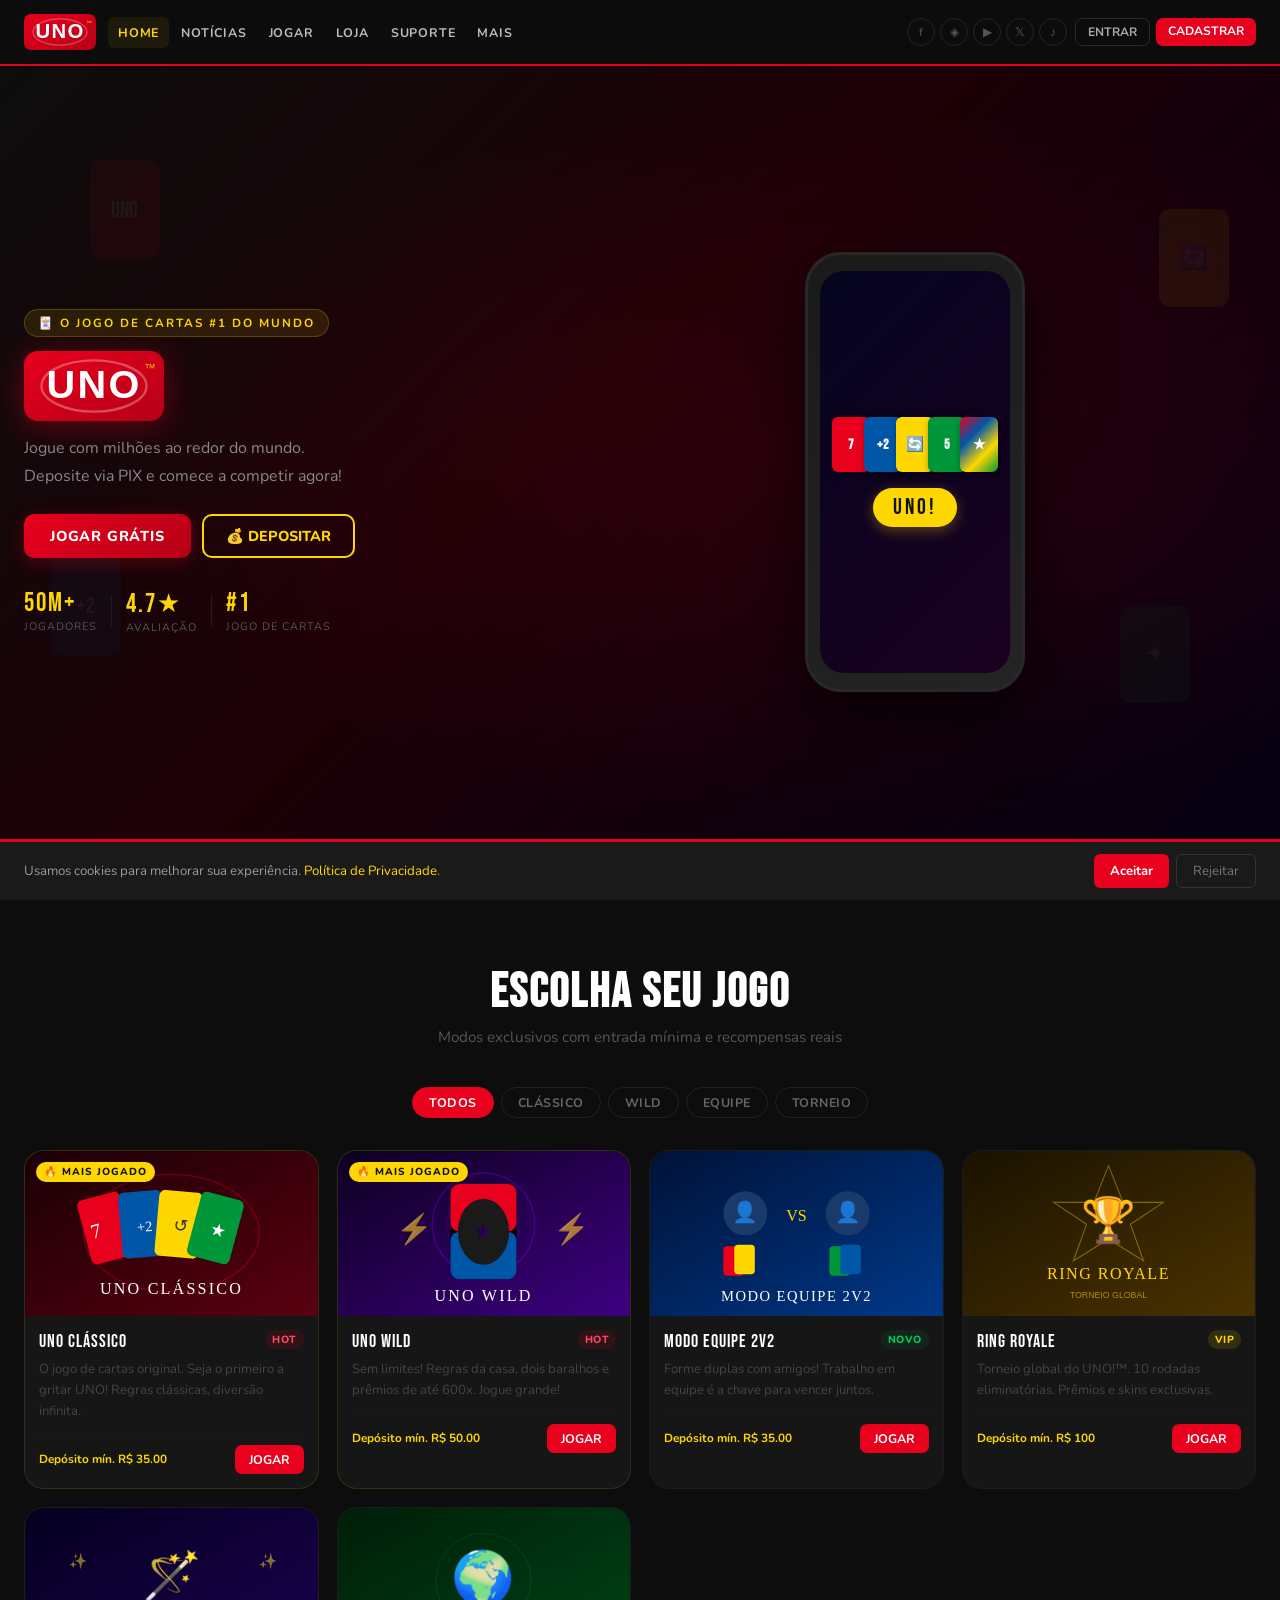
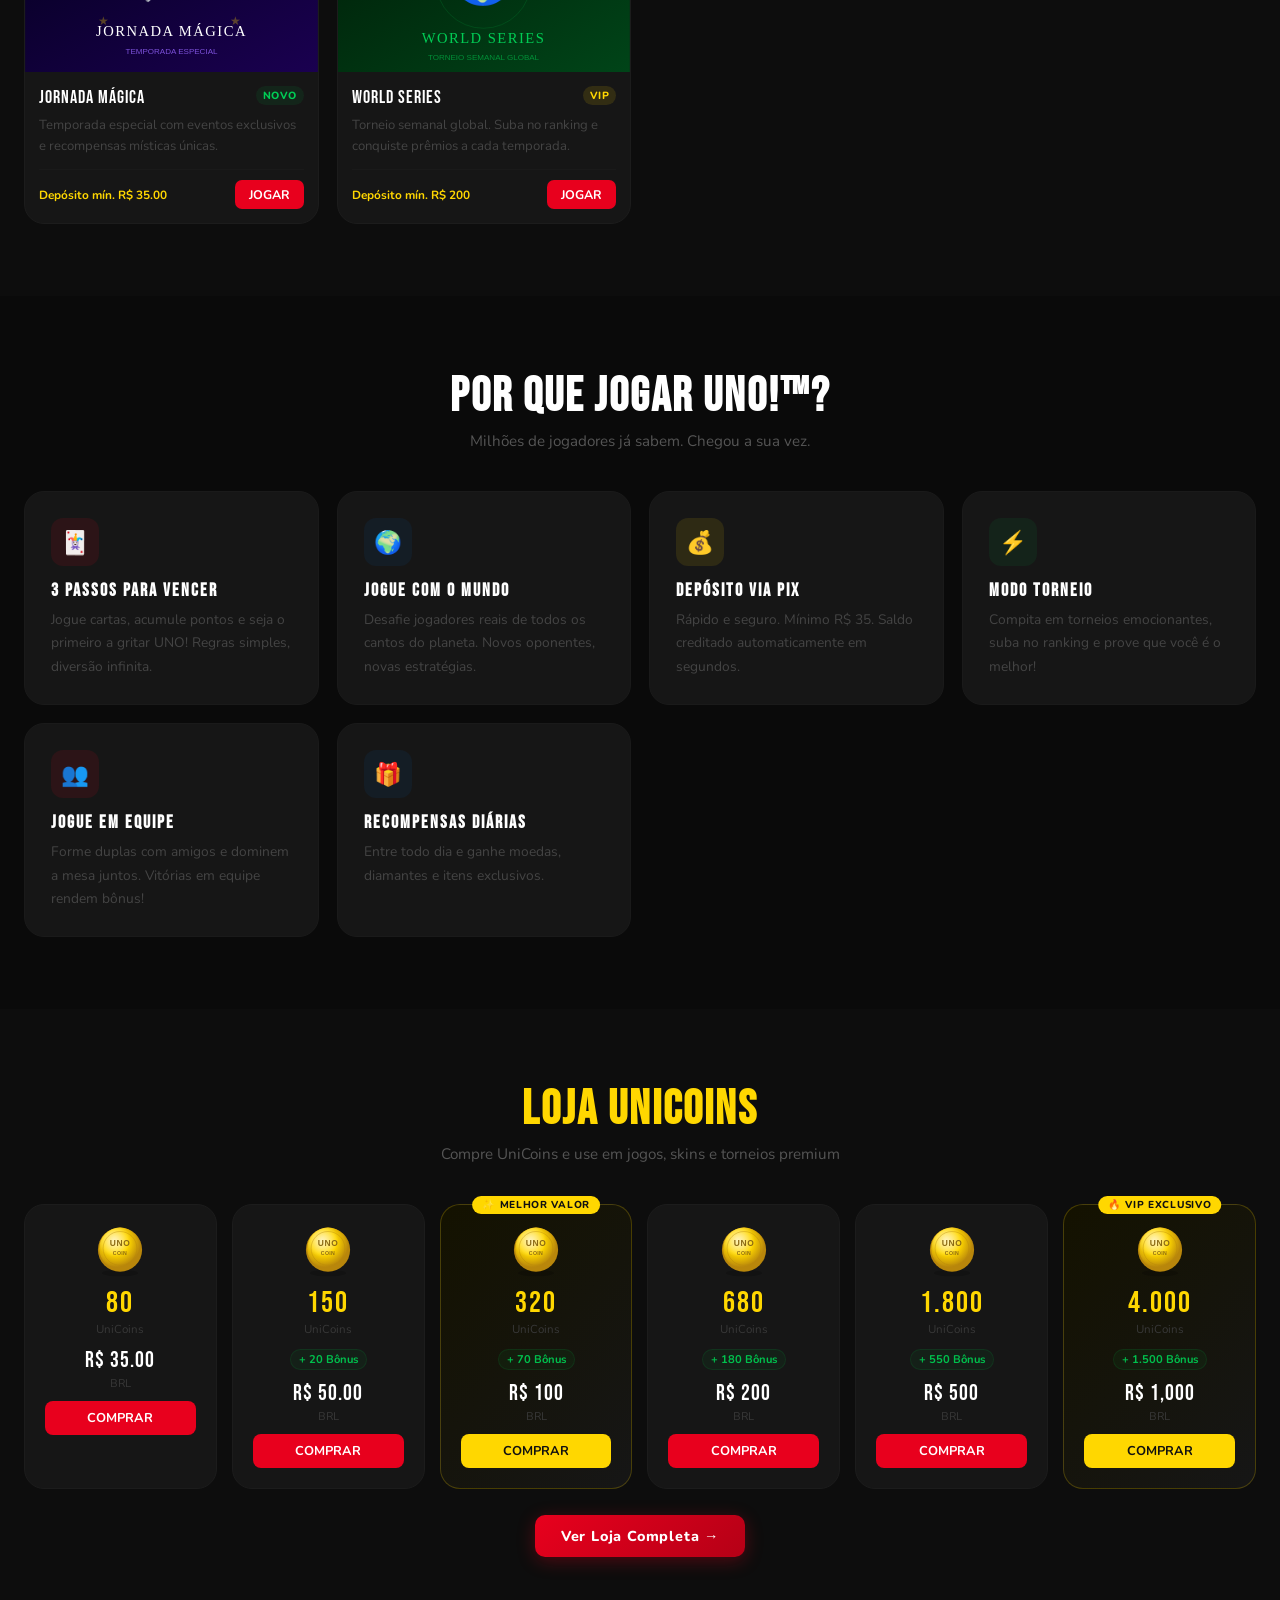
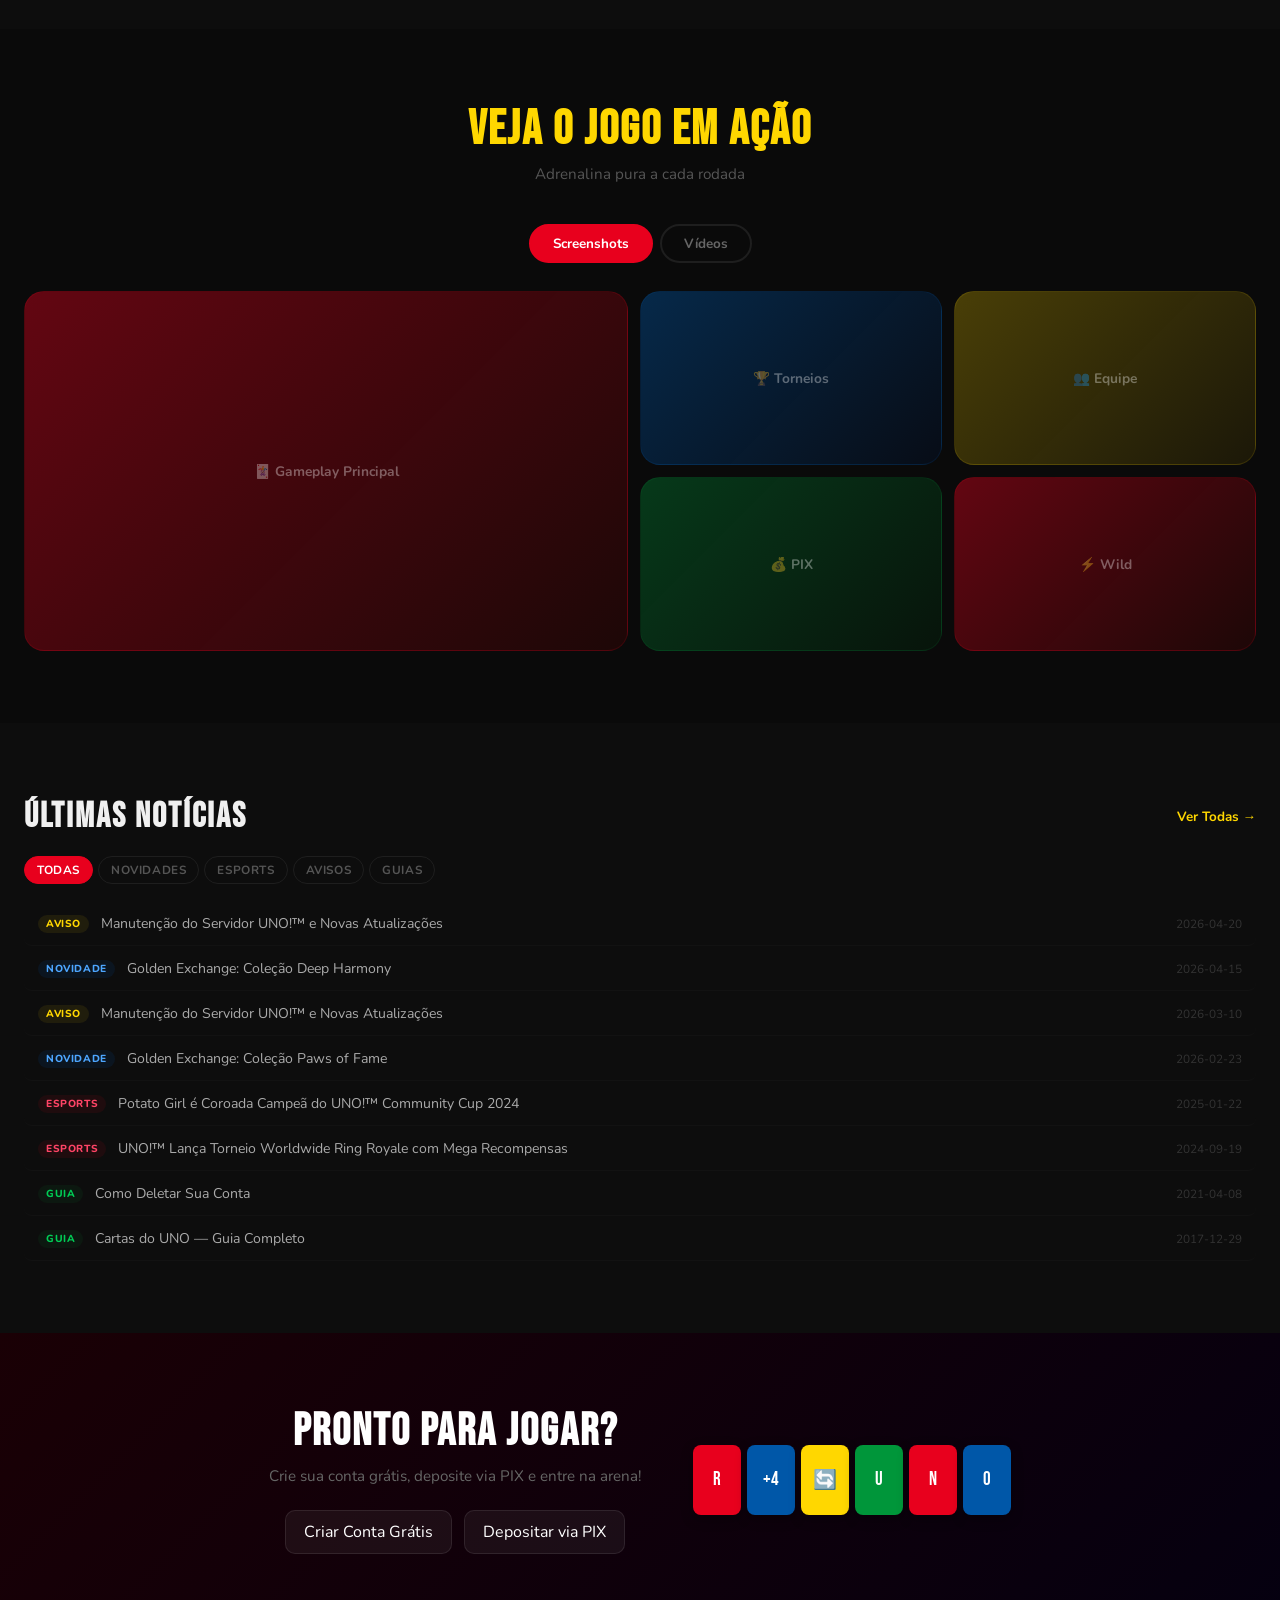
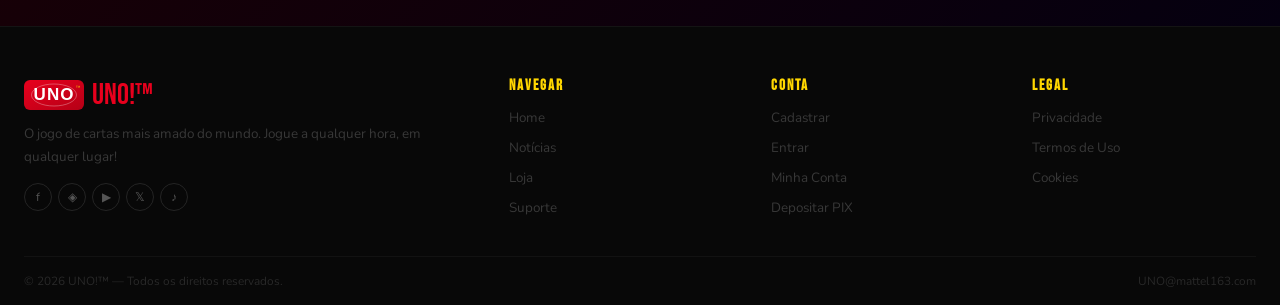
==== commit 8a7615ad: "Add files via upload" ====
--- a/index.html
+++ b/index.html
@@ -2,66 +2,43 @@
 <html lang="pt-BR">
 <head>
 <meta charset="UTF-8"><meta name="viewport" content="width=device-width,initial-scale=1.0">
-<meta name="description" content="UNO!™ — Jogue online, deposite via PIX e compita com jogadores do mundo todo!">
+<meta name="description" content="UNO!™ — O jogo de cartas #1 do mundo. Jogue online, deposite via PIX e compita com jogadores do mundo todo!">
 <title>UNO!™ – O Jogo de Cartas Oficial</title>
 <link rel="stylesheet" href="css/style.css">
 <link href="https://fonts.googleapis.com/css2?family=Bebas+Neue&family=Nunito:wght@400;600;700;800;900&display=swap" rel="stylesheet">
 </head>
 <body>
 
-<!-- LANG BAR -->
-<div class="lang-bar">
-  <span>🌐 Idioma:</span>
-  <div class="sel-wrap"><select id="langSelect" onchange="changeLang(this.value)">
-    <option value="pt-BR">Português (BR)</option>
-    <option value="en-US">English (US)</option>
-    <option value="es-ES">Español</option>
-    <option value="fr-FR">Français</option>
-    <option value="de-DE">Deutsch</option>
-    <option value="it-IT">Italiano</option>
-    <option value="ja-JP">日本語</option>
-    <option value="zh-CN">中文</option>
-  </select></div>
-  <span style="margin-left:12px">💰 Moeda:</span>
-  <div class="sel-wrap"><select id="countrySelect" onchange="changeCountry(this.value)">
-    <option value="BR">🇧🇷 BRL – Real</option>
-    <option value="US">🇺🇸 USD – Dólar</option>
-    <option value="EU">🇪🇺 EUR – Euro</option>
-    <option value="GB">🇬🇧 GBP – Libra</option>
-    <option value="JP">🇯🇵 JPY – Iene</option>
-    <option value="MX">🇲🇽 MXN – Peso Mexicano</option>
-    <option value="AR">🇦🇷 ARS – Peso Argentino</option>
-  </select></div>
-</div>
-
 <!-- COOKIE -->
 <div id="cookieBanner" class="cookie-banner">
-  <p>Usamos cookies para melhorar sua experiência. Ao continuar você concorda com nossa <a href="pages/privacy.html">Política de Privacidade</a>.</p>
+  <p>Usamos cookies para melhorar sua experiência. <a href="pages/privacy.html">Política de Privacidade</a>.</p>
   <div class="cookie-btns"><button onclick="acceptCookies()" class="btn-accept">Aceitar</button><button onclick="rejectCookies()" class="btn-reject">Rejeitar</button></div>
 </div>
 
 <!-- EXTERNAL MODAL -->
-<div id="externalModal" class="modal-overlay" style="display:none"><div class="modal-box"><h3>Ei!</h3><p>Você está saindo do UNO!™ para visitar outro site com política de privacidade separada.</p><div class="modal-btns"><button onclick="closeModal()" class="btn-goback">VOLTAR</button><button onclick="continueExternal()" class="btn-continue">CONTINUAR</button></div></div></div>
+<div id="externalModal" class="modal-overlay" style="display:none"><div class="modal-box"><h3>Ei!</h3><p>Você está saindo do UNO!™ para outro site com política separada.</p><div class="modal-btns"><button onclick="closeModal()" class="btn-goback">VOLTAR</button><button onclick="continueExternal()" class="btn-continue">CONTINUAR</button></div></div></div>
 
 <!-- BUY COINS MODAL -->
-<div id="buyCoinModal" class="modal-overlay" style="display:none"><div class="modal-box"><button class="modal-close-x" onclick="closeBuyModal()">✕</button><h3>💰 Comprar UniCoins</h3><p id="bcPkgName" style="font-size:1.3rem;color:var(--yellow);font-family:'Bebas Neue',sans-serif;letter-spacing:2px"></p><p>Preço: <strong id="bcPkgPrice" style="color:#fff"></strong></p><p id="bcPkgBonus" style="color:var(--green-light);font-size:.85rem"></p><div class="modal-btns"><button onclick="closeBuyModal()" class="btn-goback">CANCELAR</button><button onclick="confirmBuyCoins()" class="btn-continue">DEPOSITAR VIA PIX</button></div></div></div>
+<div id="buyCoinModal" class="modal-overlay" style="display:none"><div class="modal-box"><button class="modal-close-x" onclick="closeBuyModal()">✕</button><h3>💰 Comprar UniCoins</h3><p id="bcPkgName" style="font-size:1.3rem;color:var(--yellow);font-family:'Bebas Neue',sans-serif;letter-spacing:2px;margin-bottom:4px"></p><p>Preço: <strong id="bcPkgPrice" style="color:#fff;font-size:1.1rem"></strong></p><p id="bcPkgBonus" style="color:var(--green-light);font-size:.82rem;min-height:18px"></p><div class="modal-btns" style="margin-top:16px"><button onclick="closeBuyModal()" class="btn-goback">CANCELAR</button><button onclick="confirmBuyCoins()" class="btn-continue">PAGAR VIA PIX</button></div></div></div>
 
 <!-- NAVBAR -->
 <nav class="navbar" id="navbar">
   <div class="nav-container">
-    <a href="index.html" class="nav-logo"><span class="logo-text">UNO!</span><span class="logo-tm">™</span></a>
+    <a href="index.html" class="nav-logo-wrap">
+      <img src="img/uno-logo.svg" alt="UNO" class="nav-logo-img">
+    </a>
     <button class="nav-toggle" onclick="toggleMenu()"><span></span><span></span><span></span></button>
     <ul class="nav-links" id="navLinks">
-      <li><a href="index.html" class="active">HOME</a></li>
-      <li><a href="pages/news.html">NOTÍCIAS</a></li>
-      <li class="dropdown"><a href="#">JOGAR ▾</a><ul class="dropdown-menu">
+      <li><a href="index.html" class="active" id="nav-home">HOME</a></li>
+      <li><a href="pages/news.html" id="nav-news">NOTÍCIAS</a></li>
+      <li class="dropdown"><a href="#" id="nav-play">JOGAR ▾</a><ul class="dropdown-menu">
         <li><a href="pages/register.html">🎮 Criar Conta Grátis</a></li>
         <li><a href="pages/login.html">🔑 Entrar e Jogar</a></li>
         <li><a href="pages/deposit.html">💰 Depositar via PIX</a></li>
       </ul></li>
-      <li><a href="pages/shop.html">LOJA</a></li>
-      <li><a href="pages/support.html">SUPORTE</a></li>
-      <li class="dropdown"><a href="#">MAIS ▾</a><ul class="dropdown-menu">
+      <li><a href="pages/shop.html" id="nav-shop">LOJA</a></li>
+      <li><a href="pages/support.html" id="nav-support">SUPORTE</a></li>
+      <li class="dropdown"><a href="#" id="nav-more">MAIS ▾</a><ul class="dropdown-menu">
         <li><a href="#" onclick="openExternal('https://phase10.com');return false;">Phase10</a></li>
         <li><a href="#" onclick="openExternal('https://skipbo.com');return false;">Skip-Bo™</a></li>
         <li><a href="#" onclick="openExternal('https://uno.mattel.com');return false;">UNO Wonder™</a></li>
@@ -71,10 +48,8 @@
       <div class="nav-balance" id="navBalance"></div>
       <div class="nav-social">
         <a href="#" onclick="openExternal('https://facebook.com/UNOnow');return false;" class="soc-icon">f</a>
-        <a href="#" class="soc-icon">◈</a>
-        <a href="#" class="soc-icon">▶</a>
-        <a href="#" class="soc-icon">𝕏</a>
-        <a href="#" class="soc-icon">♪</a>
+        <a href="#" class="soc-icon">◈</a><a href="#" class="soc-icon">▶</a>
+        <a href="#" class="soc-icon">𝕏</a><a href="#" class="soc-icon">♪</a>
       </div>
       <div class="nav-auth-btns" id="navAuthBtns">
         <a href="pages/login.html" class="btn-ln">ENTRAR</a>
@@ -89,19 +64,19 @@
   <div class="cf-r card-float">UNO</div><div class="cf-b card-float">+2</div>
   <div class="cf-y card-float">🔄</div><div class="cf-g card-float">✦</div>
   <div class="hero-content">
-    <div class="hero-badge">🃏 O JOGO DE CARTAS #1 DO MUNDO</div>
-    <h1 class="hero-title">UNO!™</h1>
-    <p class="hero-sub">Jogue com milhões ao redor do mundo.<br>Deposite via PIX e comece a competir agora mesmo!</p>
+    <div class="hero-badge" id="heroBadge">🃏 O JOGO DE CARTAS #1 DO MUNDO</div>
+    <img src="img/uno-logo.svg" alt="UNO!™" class="hero-logo-img">
+    <p class="hero-sub" id="heroSub">Jogue com milhões ao redor do mundo.<br>Deposite via PIX e comece a competir agora!</p>
     <div class="hero-actions">
-      <a href="pages/register.html" class="btn-hp">JOGAR GRÁTIS</a>
-      <a href="pages/deposit.html" class="btn-hs">💰 DEPOSITAR PIX</a>
+      <a href="pages/register.html" class="btn-hp" id="btnPlay">JOGAR GRÁTIS</a>
+      <a href="pages/deposit.html" class="btn-hs" id="btnDeposit">💰 DEPOSITAR</a>
     </div>
     <div class="hero-stats">
-      <div class="hstat"><span class="hstat-n">50M+</span><span class="hstat-l">Jogadores</span></div>
+      <div class="hstat"><span class="hstat-n">50M+</span><span class="hstat-l" data-stat-players>Jogadores</span></div>
       <div class="hstat-div"></div>
-      <div class="hstat"><span class="hstat-n">4.7★</span><span class="hstat-l">Avaliação</span></div>
+      <div class="hstat"><span class="hstat-n">4.7★</span><span class="hstat-l" data-stat-rating>Avaliação</span></div>
       <div class="hstat-div"></div>
-      <div class="hstat"><span class="hstat-n">#1</span><span class="hstat-l">Jogo de Cartas</span></div>
+      <div class="hstat"><span class="hstat-n">#1</span><span class="hstat-l" data-stat-rank>Jogo de Cartas</span></div>
     </div>
   </div>
   <div class="hero-img">
@@ -119,25 +94,25 @@
 <!-- TICKER -->
 <div class="news-ticker"><span class="ticker-lbl">🔴 AO VIVO</span>
   <div class="ticker-track">
-    <span>⚡ Manutenção do servidor UNO!™ e novas atualizações — 20/04/2026</span>
+    <span>⚡ Manutenção do servidor UNO!™ — 20/04/2026</span>
     <span>🏆 Golden Exchange: Coleção Deep Harmony — 15/04/2026</span>
     <span>🎮 Novos modos de jogo disponíveis!</span>
-    <span>🌍 Torneio Mundial Ring Royale com recompensas épicas</span>
+    <span>🌍 Torneio Ring Royale com recompensas épicas</span>
     <span>💰 Depósito via PIX instantâneo — mínimo R$ 35</span>
-    <span>⚡ Manutenção do servidor UNO!™ e novas atualizações — 20/04/2026</span>
+    <span>⚡ Manutenção do servidor UNO!™ — 20/04/2026</span>
     <span>🏆 Golden Exchange: Coleção Deep Harmony — 15/04/2026</span>
     <span>🎮 Novos modos de jogo disponíveis!</span>
-    <span>🌍 Torneio Mundial Ring Royale com recompensas épicas</span>
+    <span>🌍 Torneio Ring Royale com recompensas épicas</span>
     <span>💰 Depósito via PIX instantâneo — mínimo R$ 35</span>
   </div>
 </div>
 
 <!-- GAMES -->
-<section class="games-section">
+<section class="games-section" id="jogos">
   <div class="sec-wrap">
     <div class="sec-hdr">
-      <h2>Escolha Seu Jogo</h2>
-      <p>Modos exclusivos com entrada mínima e recompensas reais</p>
+      <h2 id="gamesTitle">Escolha Seu Jogo</h2>
+      <p id="gamesSub">Modos exclusivos com entrada mínima e recompensas reais</p>
     </div>
     <div class="game-tabs">
       <button class="gtab active" onclick="switchGameTab('all')">TODOS</button>
@@ -147,81 +122,74 @@
       <button class="gtab" onclick="switchGameTab('tournament')">TORNEIO</button>
     </div>
     <div class="games-grid">
-
       <div class="game-card-item featured" data-type="classic" onclick="playGame('UNO Clássico')">
         <div class="featured-badge">🔥 MAIS JOGADO</div>
-        <div class="game-thumb gt-red">
-          <span>🃏</span>
-          <div class="game-thumb-title">UNO CLÁSSICO</div>
-        </div>
+        <img src="img/game-classic.svg" alt="UNO Clássico" class="game-thumb">
         <div class="game-info">
           <div class="game-info-top"><span class="game-name">UNO Clássico</span><span class="gbadge gb-hot">HOT</span></div>
-          <p class="game-desc">O jogo de cartas original que conquistou o mundo. Regras clássicas, diversão infinita. Seja o primeiro a gritar UNO!</p>
-          <div class="game-footer"><span class="game-min-dep">Entrada mín. <span>R$ 35</span></span><button class="btn-play">JOGAR</button></div>
-        </div>
-      </div>
-
+          <p class="game-desc">O jogo de cartas original. Seja o primeiro a gritar UNO! Regras clássicas, diversão infinita.</p>
+          <div class="game-footer">
+            <span class="game-min-dep"><span class="game-min-label">Depósito mín.</span> <span class="price-brl" data-brl="35">R$ 35</span></span>
+            <button class="btn-play">JOGAR</button>
+          </div>
+        </div>
+      </div>
       <div class="game-card-item featured" data-type="wild" onclick="playGame('UNO Wild')">
         <div class="featured-badge">🔥 MAIS JOGADO</div>
-        <div class="game-thumb gt-purple">
-          <span>⚡</span>
-          <div class="game-thumb-title">UNO WILD</div>
-        </div>
+        <img src="img/game-wild.svg" alt="UNO Wild" class="game-thumb">
         <div class="game-info">
           <div class="game-info-top"><span class="game-name">UNO Wild</span><span class="gbadge gb-hot">HOT</span></div>
-          <p class="game-desc">Modo sem limites! Regras da casa ativadas, dois baralhos e prêmios de até 600x. Você joga grande ou vai embora com as mãos vazias!</p>
-          <div class="game-footer"><span class="game-min-dep">Entrada mín. <span>R$ 50</span></span><button class="btn-play">JOGAR</button></div>
-        </div>
-      </div>
-
+          <p class="game-desc">Sem limites! Regras da casa, dois baralhos e prêmios de até 600x. Jogue grande!</p>
+          <div class="game-footer">
+            <span class="game-min-dep"><span class="game-min-label">Depósito mín.</span> <span class="price-brl" data-brl="50">R$ 50</span></span>
+            <button class="btn-play">JOGAR</button>
+          </div>
+        </div>
+      </div>
       <div class="game-card-item" data-type="team" onclick="playGame('UNO Equipe 2v2')">
-        <div class="game-thumb gt-blue">
-          <span>👥</span>
-          <div class="game-thumb-title">UNO 2V2 EQUIPE</div>
-        </div>
+        <img src="img/game-team.svg" alt="UNO Equipe" class="game-thumb">
         <div class="game-info">
           <div class="game-info-top"><span class="game-name">Modo Equipe 2v2</span><span class="gbadge gb-new">NOVO</span></div>
-          <p class="game-desc">Forme duplas com seus amigos! Trabalho em equipe é a chave. Ajude seu parceiro a zerar as cartas antes do adversário.</p>
-          <div class="game-footer"><span class="game-min-dep">Entrada mín. <span>R$ 35</span></span><button class="btn-play">JOGAR</button></div>
-        </div>
-      </div>
-
+          <p class="game-desc">Forme duplas com amigos! Trabalho em equipe é a chave para vencer juntos.</p>
+          <div class="game-footer">
+            <span class="game-min-dep"><span class="game-min-label">Depósito mín.</span> <span class="price-brl" data-brl="35">R$ 35</span></span>
+            <button class="btn-play">JOGAR</button>
+          </div>
+        </div>
+      </div>
       <div class="game-card-item" data-type="tournament" onclick="playGame('Ring Royale')">
-        <div class="game-thumb gt-yellow">
-          <span>🏆</span>
-          <div class="game-thumb-title">RING ROYALE</div>
-        </div>
+        <img src="img/game-royale.svg" alt="Ring Royale" class="game-thumb">
         <div class="game-info">
           <div class="game-info-top"><span class="game-name">Ring Royale</span><span class="gbadge gb-vip">VIP</span></div>
-          <p class="game-desc">O torneio global do UNO!™. 10 rodadas eliminatórias contra os melhores do mundo. Medal animada + prêmio em moedas.</p>
-          <div class="game-footer"><span class="game-min-dep">Entrada mín. <span>R$ 100</span></span><button class="btn-play">JOGAR</button></div>
-        </div>
-      </div>
-
+          <p class="game-desc">Torneio global do UNO!™. 10 rodadas eliminatórias. Prêmios e skins exclusivas.</p>
+          <div class="game-footer">
+            <span class="game-min-dep"><span class="game-min-label">Depósito mín.</span> <span class="price-brl" data-brl="100">R$ 100</span></span>
+            <button class="btn-play">JOGAR</button>
+          </div>
+        </div>
+      </div>
       <div class="game-card-item" data-type="classic" onclick="playGame('Jornada Mágica')">
-        <div class="game-thumb gt-multi">
-          <span>🪄</span>
-          <div class="game-thumb-title">JORNADA MÁGICA</div>
-        </div>
+        <img src="img/game-magic.svg" alt="Jornada Mágica" class="game-thumb">
         <div class="game-info">
           <div class="game-info-top"><span class="game-name">Jornada Mágica</span><span class="gbadge gb-new">NOVO</span></div>
-          <p class="game-desc">Temporada especial "The Magical Journey"! Desbloqueie recompensas místicas em uma aventura encantada cheia de eventos exclusivos.</p>
-          <div class="game-footer"><span class="game-min-dep">Entrada mín. <span>R$ 35</span></span><button class="btn-play">JOGAR</button></div>
-        </div>
-      </div>
-
+          <p class="game-desc">Temporada especial com eventos exclusivos e recompensas místicas únicas.</p>
+          <div class="game-footer">
+            <span class="game-min-dep"><span class="game-min-label">Depósito mín.</span> <span class="price-brl" data-brl="35">R$ 35</span></span>
+            <button class="btn-play">JOGAR</button>
+          </div>
+        </div>
+      </div>
       <div class="game-card-item" data-type="tournament" onclick="playGame('World Series')">
-        <div class="game-thumb gt-green">
-          <span>🌍</span>
-          <div class="game-thumb-title">WORLD SERIES</div>
-        </div>
+        <img src="img/game-world.svg" alt="World Series" class="game-thumb">
         <div class="game-info">
           <div class="game-info-top"><span class="game-name">World Series</span><span class="gbadge gb-vip">VIP</span></div>
-          <p class="game-desc">Torneio semanal com os melhores jogadores do mundo. Suba no ranking global e conquiste prêmios exclusivos a cada temporada.</p>
-          <div class="game-footer"><span class="game-min-dep">Entrada mín. <span>R$ 200</span></span><button class="btn-play">JOGAR</button></div>
-        </div>
-      </div>
-
+          <p class="game-desc">Torneio semanal global. Suba no ranking e conquiste prêmios a cada temporada.</p>
+          <div class="game-footer">
+            <span class="game-min-dep"><span class="game-min-label">Depósito mín.</span> <span class="price-brl" data-brl="200">R$ 200</span></span>
+            <button class="btn-play">JOGAR</button>
+          </div>
+        </div>
+      </div>
     </div>
   </div>
 </section>
@@ -229,68 +197,70 @@
 <!-- FEATURES -->
 <section class="features-section">
   <div class="sec-wrap">
-    <div class="sec-hdr"><h2>Por Que Jogar UNO!™?</h2><p>Milhões de jogadores já sabem. Chegou a sua vez.</p></div>
+    <div class="sec-hdr"><h2 id="featTitle">Por Que Jogar UNO!™?</h2><p id="featSub">Milhões de jogadores já sabem. Chegou a sua vez.</p></div>
     <div class="features-grid">
-      <div class="feat-card"><div class="feat-icon ic-r">🃏</div><h3>3 Passos para Vencer</h3><p>Jogue cartas, acumule pontos e seja o primeiro a gritar UNO! As regras são simples, a diversão é infinita.</p></div>
-      <div class="feat-card"><div class="feat-icon ic-b">🌍</div><h3>Jogue com o Mundo</h3><p>Desafie jogadores reais de todos os cantos do planeta. Novos oponentes, novas estratégias, a toda hora.</p></div>
-      <div class="feat-card"><div class="feat-icon ic-y">💰</div><h3>Depósito via PIX</h3><p>Deposite rápido e seguro via PIX. Mínimo R$ 35. Saldo creditado automaticamente em segundos.</p></div>
-      <div class="feat-card"><div class="feat-icon ic-g">⚡</div><h3>Modo Torneio</h3><p>Compita em torneios emocionantes, suba no ranking e prove que você é o melhor jogador de UNO!™.</p></div>
-      <div class="feat-card"><div class="feat-icon ic-r">👥</div><h3>Jogue em Equipe</h3><p>Forme duplas com seus amigos e dominem a mesa juntos. Vitórias em equipe rendem bônus extras!</p></div>
-      <div class="feat-card"><div class="feat-icon ic-b">🎁</div><h3>Recompensas Diárias</h3><p>Entre todo dia e ganhe moedas, diamantes e itens exclusivos. Quanto mais você joga, mais você ganha!</p></div>
-    </div>
-  </div>
-</section>
-
-<!-- SHOP PREVIEW -->
+      <div class="feat-card"><div class="feat-icon ic-r">🃏</div><h3>3 Passos para Vencer</h3><p>Jogue cartas, acumule pontos e seja o primeiro a gritar UNO! Regras simples, diversão infinita.</p></div>
+      <div class="feat-card"><div class="feat-icon ic-b">🌍</div><h3>Jogue com o Mundo</h3><p>Desafie jogadores reais de todos os cantos do planeta. Novos oponentes, novas estratégias.</p></div>
+      <div class="feat-card"><div class="feat-icon ic-y">💰</div><h3>Depósito via PIX</h3><p>Rápido e seguro. Mínimo R$ 35. Saldo creditado automaticamente em segundos.</p></div>
+      <div class="feat-card"><div class="feat-icon ic-g">⚡</div><h3>Modo Torneio</h3><p>Compita em torneios emocionantes, suba no ranking e prove que você é o melhor!</p></div>
+      <div class="feat-card"><div class="feat-icon ic-r">👥</div><h3>Jogue em Equipe</h3><p>Forme duplas com amigos e dominem a mesa juntos. Vitórias em equipe rendem bônus!</p></div>
+      <div class="feat-card"><div class="feat-icon ic-b">🎁</div><h3>Recompensas Diárias</h3><p>Entre todo dia e ganhe moedas, diamantes e itens exclusivos.</p></div>
+    </div>
+  </div>
+</section>
+
+<!-- UNICOINS SHOP -->
 <section class="shop-section">
   <div class="sec-wrap">
-    <div class="sec-hdr yel"><h2>Loja UniCoins</h2><p>Compre UniCoins e use em jogos, skins e torneios premium</p></div>
+    <div class="sec-hdr yel"><h2 id="shopTitle">Loja UniCoins</h2><p id="shopSub">Compre UniCoins e use em jogos, skins e torneios premium</p></div>
     <div class="coins-grid">
-      <div class="coin-pkg" onclick="buyCoins({coins:'80',price:'35',label:'Starter'})">
-        <div class="pkg-icon">🪙</div>
+      <div class="coin-pkg" onclick="buyCoins({coins:'80',price:'35',label:'Starter Pack'})">
+        <img src="img/uno-coin.svg" class="pkg-icon" alt="UniCoin">
         <div class="pkg-coins">80</div><div class="pkg-coin-label">UniCoins</div>
-        <div class="pkg-price">R$ 35</div><div class="pkg-price-brl">BRL</div>
-        <button class="btn-buy">COMPRAR</button>
-      </div>
-      <div class="coin-pkg" onclick="buyCoins({coins:'150',price:'50',bonus:'+ 20 Bônus',label:'Bronze'})">
-        <div class="pkg-icon">🪙</div>
+        <div class="pkg-price price-brl" data-brl="35">R$ 35</div><div class="pkg-price-brl">BRL</div>
+        <button class="btn-buy">COMPRAR</button>
+      </div>
+      <div class="coin-pkg" onclick="buyCoins({coins:'150',price:'50',bonus:'+ 20 Bônus',label:'Bronze Pack'})">
+        <img src="img/uno-coin.svg" class="pkg-icon" alt="UniCoin">
         <div class="pkg-coins">150</div><div class="pkg-coin-label">UniCoins</div>
         <div class="pkg-bonus">+ 20 Bônus</div>
-        <div class="pkg-price">R$ 50</div><div class="pkg-price-brl">BRL</div>
-        <button class="btn-buy">COMPRAR</button>
-      </div>
-      <div class="coin-pkg best-val" onclick="buyCoins({coins:'320',price:'100',bonus:'+ 70 Bônus',label:'Silver'})">
-        <div class="pkg-badge">MELHOR VALOR</div>
-        <div class="pkg-icon">💎</div>
+        <div class="pkg-price price-brl" data-brl="50">R$ 50</div><div class="pkg-price-brl">BRL</div>
+        <button class="btn-buy">COMPRAR</button>
+      </div>
+      <div class="coin-pkg best-val" onclick="buyCoins({coins:'320',price:'100',bonus:'+ 70 Bônus',label:'Silver Pack'})">
+        <div class="pkg-badge">✨ MELHOR VALOR</div>
+        <img src="img/uno-coin.svg" class="pkg-icon" alt="UniCoin">
         <div class="pkg-coins">320</div><div class="pkg-coin-label">UniCoins</div>
         <div class="pkg-bonus">+ 70 Bônus</div>
-        <div class="pkg-price">R$ 100</div><div class="pkg-price-brl">BRL</div>
-        <button class="btn-buy">COMPRAR</button>
-      </div>
-      <div class="coin-pkg" onclick="buyCoins({coins:'680',price:'200',bonus:'+ 180 Bônus',label:'Gold'})">
-        <div class="pkg-icon">💎</div>
+        <div class="pkg-price price-brl" data-brl="100">R$ 100</div><div class="pkg-price-brl">BRL</div>
+        <button class="btn-buy">COMPRAR</button>
+      </div>
+      <div class="coin-pkg" onclick="buyCoins({coins:'680',price:'200',bonus:'+ 180 Bônus',label:'Gold Pack'})">
+        <img src="img/uno-coin.svg" class="pkg-icon" alt="UniCoin">
         <div class="pkg-coins">680</div><div class="pkg-coin-label">UniCoins</div>
         <div class="pkg-bonus">+ 180 Bônus</div>
-        <div class="pkg-price">R$ 200</div><div class="pkg-price-brl">BRL</div>
-        <button class="btn-buy">COMPRAR</button>
-      </div>
-      <div class="coin-pkg" onclick="buyCoins({coins:'1800',price:'500',bonus:'+ 550 Bônus',label:'Platinum'})">
-        <div class="pkg-icon">👑</div>
+        <div class="pkg-price price-brl" data-brl="200">R$ 200</div><div class="pkg-price-brl">BRL</div>
+        <button class="btn-buy">COMPRAR</button>
+      </div>
+      <div class="coin-pkg" onclick="buyCoins({coins:'1800',price:'500',bonus:'+ 550 Bônus',label:'Platinum Pack'})">
+        <img src="img/uno-coin.svg" class="pkg-icon" alt="UniCoin">
         <div class="pkg-coins">1.800</div><div class="pkg-coin-label">UniCoins</div>
         <div class="pkg-bonus">+ 550 Bônus</div>
-        <div class="pkg-price">R$ 500</div><div class="pkg-price-brl">BRL</div>
-        <button class="btn-buy">COMPRAR</button>
-      </div>
-      <div class="coin-pkg best-val" onclick="buyCoins({coins:'4000',price:'1000',bonus:'+ 1.500 Bônus',label:'Diamond'})">
+        <div class="pkg-price price-brl" data-brl="500">R$ 500</div><div class="pkg-price-brl">BRL</div>
+        <button class="btn-buy">COMPRAR</button>
+      </div>
+      <div class="coin-pkg best-val" onclick="buyCoins({coins:'4000',price:'1000',bonus:'+ 1.500 Bônus',label:'Diamond VIP'})">
         <div class="pkg-badge">🔥 VIP EXCLUSIVO</div>
-        <div class="pkg-icon">💠</div>
+        <img src="img/uno-coin.svg" class="pkg-icon" alt="UniCoin">
         <div class="pkg-coins">4.000</div><div class="pkg-coin-label">UniCoins</div>
         <div class="pkg-bonus">+ 1.500 Bônus</div>
-        <div class="pkg-price">R$ 1.000</div><div class="pkg-price-brl">BRL</div>
-        <button class="btn-buy">COMPRAR</button>
-      </div>
-    </div>
-    <div style="text-align:center;margin-top:28px"><a href="pages/shop.html" class="btn-hp" style="display:inline-block;padding:12px 28px">Ver Loja Completa →</a></div>
+        <div class="pkg-price price-brl" data-brl="1000">R$ 1.000</div><div class="pkg-price-brl">BRL</div>
+        <button class="btn-buy">COMPRAR</button>
+      </div>
+    </div>
+    <div style="text-align:center;margin-top:26px">
+      <a href="pages/shop.html" class="btn-hp" style="display:inline-block;padding:11px 26px">Ver Loja Completa →</a>
+    </div>
   </div>
 </section>
 
@@ -306,8 +276,8 @@
       <div class="shot-big"><div class="shot-ph sg-r">🃏 Gameplay Principal</div></div>
       <div><div class="shot-ph sg-b" style="border-radius:var(--radius-lg);height:100%">🏆 Torneios</div></div>
       <div><div class="shot-ph sg-y" style="border-radius:var(--radius-lg);height:100%">👥 Equipe</div></div>
-      <div><div class="shot-ph sg-g" style="border-radius:var(--radius-lg);height:100%">💰 Depósito PIX</div></div>
-      <div><div class="shot-ph sg-r" style="border-radius:var(--radius-lg);height:100%">⚡ Wild Mode</div></div>
+      <div><div class="shot-ph sg-g" style="border-radius:var(--radius-lg);height:100%">💰 PIX</div></div>
+      <div><div class="shot-ph sg-r" style="border-radius:var(--radius-lg);height:100%">⚡ Wild</div></div>
     </div>
   </div>
   <div class="gal-content hidden" id="videosTab">
@@ -323,7 +293,7 @@
 <!-- NEWS -->
 <section class="news-section">
   <div class="sec-wrap">
-    <div class="news-top"><h2 style="font-size:2.4rem">Últimas Notícias</h2><a href="pages/news.html" class="see-all">Ver Todas →</a></div>
+    <div class="news-top"><h2 style="font-size:2.2rem">Últimas Notícias</h2><a href="pages/news.html" class="see-all">Ver Todas →</a></div>
     <div class="news-tabs">
       <button class="ntab active" onclick="filterNews('all',this)">TODAS</button>
       <button class="ntab" onclick="filterNews('news',this)">NOVIDADES</button>
@@ -347,11 +317,11 @@
 <!-- CTA -->
 <section class="cta-section">
   <div class="cta-content">
-    <h2>Pronto para Jogar?</h2>
-    <p>Crie sua conta grátis, deposite via PIX e entre na arena!</p>
+    <h2 id="ctaTitle">Pronto para Jogar?</h2>
+    <p id="ctaSub">Crie sua conta grátis, deposite via PIX e entre na arena!</p>
     <div class="cta-stores">
-      <a href="pages/register.html" class="store-badge"><div class="sb-icon">🎮</div><div class="sb-text"><small>Comece agora</small><strong>Criar Conta Grátis</strong></div></a>
-      <a href="pages/deposit.html" class="store-badge"><div class="sb-icon">💰</div><div class="sb-text"><small>Mínimo R$ 35</small><strong>Depositar via PIX</strong></div></a>
+      <a href="pages/register.html" class="store-badge" id="btnSignupFree"><div class="sb-icon">🎮</div><div class="sb-text"><small>Comece agora</small><strong>Criar Conta Grátis</strong></div></a>
+      <a href="pages/deposit.html" class="store-badge" id="btnDepositPix"><div class="sb-icon">💰</div><div class="sb-text"><small>Mínimo R$ 35</small><strong>Depositar via PIX</strong></div></a>
     </div>
   </div>
   <div class="cta-deco-cards">
@@ -364,8 +334,8 @@
 <footer class="footer">
   <div class="footer-grid">
     <div class="footer-brand">
-      <div class="footer-logo">UNO!™</div>
-      <p>O jogo de cartas mais amado do mundo. Jogue com amigos a qualquer hora, em qualquer lugar!</p>
+      <div class="footer-logo-wrap"><img src="img/uno-logo.svg" alt="UNO" class="footer-logo-img"><span class="footer-logo-text">UNO!™</span></div>
+      <p>O jogo de cartas mais amado do mundo. Jogue a qualquer hora, em qualquer lugar!</p>
       <div class="footer-social">
         <a href="#" onclick="openExternal('https://facebook.com/UNOnow');return false;" class="soc-icon">f</a>
         <a href="#" class="soc-icon">◈</a><a href="#" class="soc-icon">▶</a>
@@ -373,27 +343,19 @@
       </div>
     </div>
     <div class="footer-links"><h4>Navegar</h4><ul>
-      <li><a href="index.html">Home</a></li>
-      <li><a href="pages/news.html">Notícias</a></li>
-      <li><a href="pages/shop.html">Loja</a></li>
-      <li><a href="pages/support.html">Suporte</a></li>
+      <li><a href="index.html">Home</a></li><li><a href="pages/news.html">Notícias</a></li>
+      <li><a href="pages/shop.html">Loja</a></li><li><a href="pages/support.html">Suporte</a></li>
     </ul></div>
     <div class="footer-links"><h4>Conta</h4><ul>
-      <li><a href="pages/register.html">Cadastrar</a></li>
-      <li><a href="pages/login.html">Entrar</a></li>
-      <li><a href="pages/dashboard.html">Minha Conta</a></li>
-      <li><a href="pages/deposit.html">Depositar PIX</a></li>
+      <li><a href="pages/register.html">Cadastrar</a></li><li><a href="pages/login.html">Entrar</a></li>
+      <li><a href="pages/dashboard.html">Minha Conta</a></li><li><a href="pages/deposit.html">Depositar PIX</a></li>
     </ul></div>
     <div class="footer-links"><h4>Legal</h4><ul>
-      <li><a href="pages/privacy.html">Privacidade</a></li>
-      <li><a href="pages/eula.html">Termos de Uso</a></li>
+      <li><a href="pages/privacy.html">Privacidade</a></li><li><a href="pages/eula.html">Termos de Uso</a></li>
       <li><a href="#" onclick="manageCookies();return false;">Cookies</a></li>
     </ul></div>
   </div>
-  <div class="footer-bottom">
-    <p>© 2026 UNO!™ — Todos os direitos reservados.</p>
-    <p>UNO@mattel163.com</p>
-  </div>
+  <div class="footer-bottom"><p>© 2026 UNO!™ — Todos os direitos reservados.</p><p>UNO@mattel163.com</p></div>
 </footer>
 
 <script src="js/main.js"></script>
--- a/css/style.css
+++ b/css/style.css
@@ -2,359 +2,361 @@
 html{scroll-behavior:smooth}
 body{font-family:'Nunito',sans-serif;background:#0d0d0d;color:#f0f0f0;overflow-x:hidden}
 :root{--red:#E8001D;--red-dark:#b50016;--blue:#0057A8;--blue-light:#1a7fd4;--yellow:#FFD700;--yellow-dark:#e6c200;--green:#00963A;--green-light:#00c04d;--dark:#111;--dark2:#181818;--dark3:#222;--radius:12px;--radius-lg:20px;--shadow:0 8px 32px rgba(0,0,0,.5)}
-h1,h2,h3,.logo-text,.footer-logo{font-family:'Bebas Neue',sans-serif;letter-spacing:2px}
+h1,h2,h3{font-family:'Bebas Neue',sans-serif;letter-spacing:2px}
 ::-webkit-scrollbar{width:5px}::-webkit-scrollbar-track{background:#0d0d0d}::-webkit-scrollbar-thumb{background:var(--red);border-radius:3px}
 a{text-decoration:none;color:inherit}
 /* COOKIE */
-.cookie-banner{position:fixed;bottom:0;left:0;right:0;background:#1a1a1a;border-top:3px solid var(--red);padding:14px 24px;display:flex;align-items:center;justify-content:space-between;gap:16px;z-index:9999;animation:slideUp .4s ease}
+.cookie-banner{position:fixed;bottom:0;left:0;right:0;background:#1a1a1a;border-top:3px solid var(--red);padding:12px 24px;display:flex;align-items:center;justify-content:space-between;gap:14px;z-index:9999;animation:slideUp .4s ease}
 @keyframes slideUp{from{transform:translateY(100%)}to{transform:translateY(0)}}
-.cookie-banner p{font-size:.85rem;color:#aaa;max-width:700px}
-.cookie-banner a{color:var(--yellow)}
-.cookie-btns{display:flex;gap:8px;flex-shrink:0}
-.btn-accept{background:var(--red);color:#fff;border:none;padding:7px 18px;border-radius:6px;cursor:pointer;font-weight:700;font-family:'Nunito',sans-serif;font-size:.85rem}
-.btn-reject{background:transparent;color:#888;border:1px solid #444;padding:7px 18px;border-radius:6px;cursor:pointer;font-family:'Nunito',sans-serif;font-size:.85rem}
-/* MODALS */
+.cookie-banner p{font-size:.83rem;color:#999;max-width:700px}.cookie-banner a{color:var(--yellow)}
+.cookie-btns{display:flex;gap:7px;flex-shrink:0}
+.btn-accept{background:var(--red);color:#fff;border:none;padding:7px 16px;border-radius:6px;cursor:pointer;font-weight:700;font-family:'Nunito',sans-serif;font-size:.82rem}
+.btn-reject{background:transparent;color:#777;border:1px solid #333;padding:7px 16px;border-radius:6px;cursor:pointer;font-family:'Nunito',sans-serif;font-size:.82rem}
+/* MODAL */
 .modal-overlay{position:fixed;inset:0;background:rgba(0,0,0,.88);display:flex;align-items:center;justify-content:center;z-index:10000;animation:fadeIn .2s ease}
 @keyframes fadeIn{from{opacity:0}to{opacity:1}}
-.modal-box{background:#1a1a1a;border:1px solid #2a2a2a;border-radius:var(--radius-lg);padding:40px;max-width:460px;width:92%;text-align:center;position:relative;animation:popIn .3s cubic-bezier(.175,.885,.32,1.275)}
+.modal-box{background:#181818;border:1px solid #282828;border-radius:var(--radius-lg);padding:38px;max-width:460px;width:92%;text-align:center;position:relative;animation:popIn .3s cubic-bezier(.175,.885,.32,1.275)}
 @keyframes popIn{from{transform:scale(.8);opacity:0}to{transform:scale(1);opacity:1}}
-.modal-box h3{font-family:'Bebas Neue',sans-serif;font-size:2rem;color:var(--yellow);margin-bottom:10px}
-.modal-box p{color:#bbb;margin-bottom:22px;line-height:1.6;font-size:.95rem}
-.modal-btns{display:flex;gap:12px;justify-content:center}
-.btn-goback{background:transparent;border:1px solid #555;color:#aaa;padding:10px 22px;border-radius:8px;cursor:pointer;font-weight:700;font-family:'Nunito',sans-serif}
-.btn-continue{background:var(--red);color:#fff;border:none;padding:10px 22px;border-radius:8px;cursor:pointer;font-weight:700;font-family:'Nunito',sans-serif}
-.modal-close-x{position:absolute;top:12px;right:16px;background:none;border:none;color:#666;font-size:1.2rem;cursor:pointer}
-.modal-close-x:hover{color:#fff}
-/* LANG BAR */
-.lang-bar{background:#0d0d0d;border-bottom:1px solid #181818;padding:5px 24px;display:flex;justify-content:flex-end;align-items:center;gap:16px;font-size:.78rem;color:#666}
-.lang-bar select{background:#161616;border:1px solid #222;color:#aaa;padding:3px 24px 3px 8px;border-radius:6px;font-size:.78rem;cursor:pointer;font-family:'Nunito',sans-serif;outline:none;-webkit-appearance:none;appearance:none}
-.sel-wrap{position:relative;display:flex;align-items:center;gap:5px}
-.sel-wrap::after{content:'▾';position:absolute;right:8px;color:#555;pointer-events:none;font-size:.65rem}
+.modal-box h3{font-family:'Bebas Neue',sans-serif;font-size:1.9rem;color:var(--yellow);margin-bottom:9px}
+.modal-box p{color:#aaa;margin-bottom:18px;line-height:1.6;font-size:.92rem}
+.modal-btns{display:flex;gap:11px;justify-content:center}
+.btn-goback{background:transparent;border:1px solid #444;color:#999;padding:9px 20px;border-radius:8px;cursor:pointer;font-weight:700;font-family:'Nunito',sans-serif}
+.btn-continue{background:var(--red);color:#fff;border:none;padding:9px 20px;border-radius:8px;cursor:pointer;font-weight:700;font-family:'Nunito',sans-serif}
+.modal-close-x{position:absolute;top:11px;right:15px;background:none;border:none;color:#555;font-size:1.1rem;cursor:pointer}.modal-close-x:hover{color:#fff}
 /* NAVBAR */
-.navbar{position:sticky;top:0;left:0;right:0;background:rgba(13,13,13,.97);backdrop-filter:blur(12px);border-bottom:2px solid var(--red);z-index:1000;transition:all .3s}
-.nav-container{max-width:1280px;margin:0 auto;padding:0 24px;display:flex;align-items:center;gap:14px;height:66px}
-.nav-logo{display:flex;align-items:baseline;gap:2px}
-.logo-text{font-family:'Bebas Neue',sans-serif;font-size:1.9rem;color:var(--red);letter-spacing:3px;transition:color .2s}
-.nav-logo:hover .logo-text{color:var(--yellow)}
-.logo-tm{font-size:.72rem;color:var(--yellow);vertical-align:super}
+.navbar{position:sticky;top:0;left:0;right:0;background:rgba(13,13,13,.97);backdrop-filter:blur(12px);border-bottom:2px solid var(--red);z-index:1000}
+.nav-container{max-width:1280px;margin:0 auto;padding:0 24px;display:flex;align-items:center;gap:12px;height:64px}
+.nav-logo-wrap{display:flex;align-items:center;gap:8px}
+.nav-logo-img{height:36px;width:auto}
+.nav-logo-text{font-family:'Bebas Neue',sans-serif;font-size:1.8rem;color:var(--red);letter-spacing:3px;transition:color .2s}
+.nav-logo-wrap:hover .nav-logo-text{color:var(--yellow)}
+.logo-tm{font-size:.7rem;color:var(--yellow);vertical-align:super}
 .nav-links{list-style:none;display:flex;align-items:center;gap:2px;margin:0;padding:0;flex:1}
-.nav-links>li>a{color:#bbb;font-weight:700;font-size:.8rem;letter-spacing:.8px;padding:7px 11px;border-radius:6px;transition:all .2s;display:block;white-space:nowrap}
+.nav-links>li>a{color:#bbb;font-weight:700;font-size:.78rem;letter-spacing:.8px;padding:7px 10px;border-radius:6px;transition:all .2s;display:block;white-space:nowrap}
 .nav-links>li>a:hover,.nav-links>li>a.active{color:var(--yellow);background:rgba(255,215,0,.07)}
 .dropdown{position:relative}
-.dropdown-menu{position:absolute;top:calc(100% + 6px);left:0;background:#1a1a1a;border:1px solid #252525;border-radius:12px;min-width:200px;padding:8px;display:none;box-shadow:var(--shadow);z-index:100}
+.dropdown-menu{position:absolute;top:calc(100% + 6px);left:0;background:#181818;border:1px solid #242424;border-radius:12px;min-width:200px;padding:7px;display:none;box-shadow:var(--shadow);z-index:100}
 .dropdown:hover .dropdown-menu{display:block;animation:fadeIn .15s ease}
 .dropdown-menu li{list-style:none}
-.dropdown-menu a{display:flex;align-items:center;gap:9px;padding:9px 13px;border-radius:7px;color:#aaa;font-size:.83rem;transition:all .2s}
+.dropdown-menu a{display:flex;align-items:center;gap:8px;padding:9px 12px;border-radius:7px;color:#aaa;font-size:.82rem;transition:all .2s}
 .dropdown-menu a:hover{color:var(--yellow);background:rgba(255,215,0,.06)}
-.nav-right{display:flex;align-items:center;gap:9px;margin-left:auto}
-.nav-balance{background:rgba(255,215,0,.08);border:1px solid rgba(255,215,0,.2);border-radius:8px;padding:5px 11px;font-size:.8rem;color:var(--yellow);font-weight:700;display:none;align-items:center;gap:5px;white-space:nowrap}
+.nav-right{display:flex;align-items:center;gap:8px;margin-left:auto}
+.nav-balance{background:rgba(255,215,0,.08);border:1px solid rgba(255,215,0,.2);border-radius:7px;padding:4px 10px;font-size:.78rem;color:var(--yellow);font-weight:700;display:none;align-items:center;gap:5px;white-space:nowrap}
 .nav-balance.show{display:flex}
 .nav-social{display:flex;gap:5px}
-.soc-icon{width:29px;height:29px;display:flex;align-items:center;justify-content:center;border-radius:50%;border:1px solid #252525;color:#555;font-size:.75rem;transition:all .2s;cursor:pointer}
+.soc-icon{width:28px;height:28px;display:flex;align-items:center;justify-content:center;border-radius:50%;border:1px solid #242424;color:#555;font-size:.74rem;transition:all .2s;cursor:pointer}
 .soc-icon:hover{border-color:var(--yellow);color:var(--yellow)}
 .nav-auth-btns{display:flex;gap:6px}
-.btn-ln{background:transparent;border:1px solid #2a2a2a;color:#aaa;padding:5px 13px;border-radius:7px;font-weight:700;font-size:.78rem;font-family:'Nunito',sans-serif;transition:all .2s;cursor:pointer;white-space:nowrap}
+.btn-ln{background:transparent;border:1px solid #2a2a2a;color:#aaa;padding:5px 12px;border-radius:7px;font-weight:700;font-size:.76rem;font-family:'Nunito',sans-serif;transition:all .2s;cursor:pointer;white-space:nowrap}
 .btn-ln:hover{border-color:var(--yellow);color:var(--yellow)}
-.btn-rn{background:var(--red);border:none;color:#fff;padding:5px 13px;border-radius:7px;font-weight:700;font-size:.78rem;font-family:'Nunito',sans-serif;transition:background .2s;cursor:pointer;white-space:nowrap}
+.btn-rn{background:var(--red);border:none;color:#fff;padding:5px 12px;border-radius:7px;font-weight:700;font-size:.76rem;font-family:'Nunito',sans-serif;transition:background .2s;cursor:pointer;white-space:nowrap}
 .btn-rn:hover{background:var(--red-dark)}
 .nav-toggle{display:none;flex-direction:column;gap:5px;background:none;border:none;cursor:pointer;padding:4px;margin-left:auto}
-.nav-toggle span{width:23px;height:2px;background:#bbb;border-radius:2px;transition:all .3s}
+.nav-toggle span{width:22px;height:2px;background:#bbb;border-radius:2px;transition:all .3s}
 /* HERO */
-.hero{min-height:90vh;background:linear-gradient(135deg,#0d0d0d 0%,#1c0006 45%,#050012 100%);display:flex;align-items:center;padding:80px 24px 60px;position:relative;overflow:hidden}
+.hero{min-height:88vh;background:linear-gradient(135deg,#0d0d0d 0%,#1c0006 45%,#050012 100%);display:flex;align-items:center;padding:76px 24px 56px;position:relative;overflow:hidden}
 .hero::before{content:'';position:absolute;inset:0;background:radial-gradient(ellipse at 65% 50%,rgba(232,0,29,.1),transparent 65%);pointer-events:none}
-.card-float{position:absolute;width:72px;height:102px;border-radius:11px;display:flex;align-items:center;justify-content:center;font-family:'Bebas Neue',sans-serif;font-size:1.5rem;color:#fff;opacity:.06;animation:floatCard 9s ease-in-out infinite}
+.card-float{position:absolute;width:70px;height:98px;border-radius:11px;display:flex;align-items:center;justify-content:center;font-family:'Bebas Neue',sans-serif;font-size:1.4rem;color:#fff;opacity:.06;animation:floatCard 9s ease-in-out infinite}
 .cf-r{background:var(--red);top:12%;left:7%}.cf-b{background:var(--blue);top:62%;left:4%;animation-delay:2s}.cf-y{background:var(--yellow);color:#333;top:18%;right:4%;animation-delay:1s}.cf-g{background:var(--green);top:68%;right:7%;animation-delay:3s}
 @keyframes floatCard{0%,100%{transform:translateY(0) rotate(-6deg)}50%{transform:translateY(-22px) rotate(6deg)}}
-.hero-content{max-width:555px;position:relative;z-index:2;flex:1}
-.hero-badge{display:inline-block;background:rgba(255,215,0,.1);border:1px solid rgba(255,215,0,.22);color:var(--yellow);padding:5px 13px;border-radius:50px;font-size:.76rem;font-weight:700;letter-spacing:2px;margin-bottom:16px}
-.hero-title{font-size:clamp(4.5rem,11vw,8rem);line-height:.88;background:linear-gradient(135deg,#fff 0%,var(--yellow) 50%,var(--red) 100%);-webkit-background-clip:text;-webkit-text-fill-color:transparent;background-clip:text;margin-bottom:16px}
-.hero-sub{font-size:1.05rem;color:#999;line-height:1.7;margin-bottom:26px}
-.hero-actions{display:flex;gap:12px;flex-wrap:wrap;margin-bottom:32px}
-.btn-hp{background:linear-gradient(135deg,var(--red),var(--red-dark));color:#fff;border:none;padding:13px 28px;border-radius:10px;font-weight:800;font-size:.93rem;letter-spacing:.8px;cursor:pointer;transition:all .3s;box-shadow:0 4px 20px rgba(232,0,29,.3);font-family:'Nunito',sans-serif;display:inline-block}
-.btn-hp:hover{transform:translateY(-3px);box-shadow:0 8px 28px rgba(232,0,29,.4)}
-.btn-hs{background:transparent;color:var(--yellow);border:2px solid var(--yellow);padding:11px 24px;border-radius:10px;font-weight:800;font-size:.93rem;transition:all .3s;display:inline-block}
+.hero-content{max-width:550px;position:relative;z-index:2;flex:1}
+.hero-badge{display:inline-block;background:rgba(255,215,0,.1);border:1px solid rgba(255,215,0,.22);color:var(--yellow);padding:5px 13px;border-radius:50px;font-size:.74rem;font-weight:700;letter-spacing:2px;margin-bottom:14px}
+.hero-logo-img{height:70px;width:auto;margin-bottom:14px;display:block;filter:drop-shadow(0 4px 16px rgba(232,0,29,.4))}
+.hero-title{font-size:clamp(4rem,10vw,7.5rem);line-height:.88;background:linear-gradient(135deg,#fff 0%,var(--yellow) 50%,var(--red) 100%);-webkit-background-clip:text;-webkit-text-fill-color:transparent;background-clip:text;margin-bottom:14px}
+.hero-sub{font-size:1rem;color:#888;line-height:1.7;margin-bottom:24px}
+.hero-actions{display:flex;gap:11px;flex-wrap:wrap;margin-bottom:30px}
+.btn-hp{background:linear-gradient(135deg,var(--red),var(--red-dark));color:#fff;border:none;padding:12px 26px;border-radius:10px;font-weight:800;font-size:.9rem;letter-spacing:.8px;cursor:pointer;transition:all .3s;box-shadow:0 4px 18px rgba(232,0,29,.3);font-family:'Nunito',sans-serif;display:inline-block}
+.btn-hp:hover{transform:translateY(-3px);box-shadow:0 8px 26px rgba(232,0,29,.4)}
+.btn-hs{background:transparent;color:var(--yellow);border:2px solid var(--yellow);padding:10px 22px;border-radius:10px;font-weight:800;font-size:.9rem;transition:all .3s;display:inline-block}
 .btn-hs:hover{background:var(--yellow);color:#111;transform:translateY(-3px)}
-.hero-stats{display:flex;align-items:center;gap:16px}
+.hero-stats{display:flex;align-items:center;gap:14px}
 .hstat{display:flex;flex-direction:column}
-.hstat-n{font-family:'Bebas Neue',sans-serif;font-size:1.65rem;color:var(--yellow);letter-spacing:2px}
-.hstat-l{font-size:.7rem;color:#666;letter-spacing:1px;text-transform:uppercase}
-.hstat-div{width:1px;height:34px;background:#222}
+.hstat-n{font-family:'Bebas Neue',sans-serif;font-size:1.6rem;color:var(--yellow);letter-spacing:2px}
+.hstat-l{font-size:.68rem;color:#555;letter-spacing:1px;text-transform:uppercase}
+.hstat-div{width:1px;height:32px;background:#1e1e1e}
 .hero-img{flex:1;display:flex;justify-content:center;align-items:center;z-index:2}
-.phone-wrap{width:225px;height:450px;background:linear-gradient(145deg,#1a1a1a,#242424);border-radius:36px;border:3px solid #282828;padding:17px 13px;box-shadow:0 28px 70px rgba(0,0,0,.65);animation:floatPhone 4.5s ease-in-out infinite}
+.phone-wrap{width:220px;height:440px;background:linear-gradient(145deg,#1a1a1a,#242424);border-radius:36px;border:3px solid #282828;padding:16px 12px;box-shadow:0 28px 70px rgba(0,0,0,.65);animation:floatPhone 4.5s ease-in-out infinite}
 @keyframes floatPhone{0%,100%{transform:translateY(0) rotate(-2deg)}50%{transform:translateY(-14px) rotate(2deg)}}
 .phone-scr{background:linear-gradient(135deg,#050520,#1a0020);border-radius:24px;height:100%;display:flex;align-items:center;justify-content:center;overflow:hidden}
-.gp-inner{display:flex;flex-direction:column;align-items:center;gap:17px}
+.gp-inner{display:flex;flex-direction:column;align-items:center;gap:16px}
 .gp-cards{display:flex}
-.gp-card{width:40px;height:58px;border-radius:7px;display:flex;align-items:center;justify-content:center;font-family:'Bebas Neue',sans-serif;font-size:.95rem;color:#fff;font-weight:900;margin-left:-7px;box-shadow:2px 2px 8px rgba(0,0,0,.5);transition:transform .2s;cursor:default}
-.gp-card:first-child{margin-left:0}
-.gp-card:hover{transform:translateY(-8px);z-index:5}
+.gp-card{width:38px;height:55px;border-radius:6px;display:flex;align-items:center;justify-content:center;font-family:'Bebas Neue',sans-serif;font-size:.9rem;color:#fff;font-weight:900;margin-left:-6px;box-shadow:2px 2px 7px rgba(0,0,0,.5);transition:transform .2s;cursor:default}
+.gp-card:first-child{margin-left:0}.gp-card:hover{transform:translateY(-7px);z-index:5}
 .gc-r{background:var(--red)}.gc-b{background:var(--blue)}.gc-y{background:var(--yellow);color:#333}.gc-g{background:var(--green)}.gc-w{background:linear-gradient(135deg,#E8001D,#0057A8,#FFD700,#00963A)}
-.gp-uno{background:var(--yellow);color:#111;font-family:'Bebas Neue',sans-serif;font-size:1.45rem;letter-spacing:3px;padding:7px 20px;border-radius:50px;box-shadow:0 4px 14px rgba(255,215,0,.3);animation:pb 2s ease-in-out infinite}
+.gp-uno{background:var(--yellow);color:#111;font-family:'Bebas Neue',sans-serif;font-size:1.4rem;letter-spacing:3px;padding:6px 20px;border-radius:50px;box-shadow:0 4px 14px rgba(255,215,0,.3);animation:pb 2s ease-in-out infinite}
 @keyframes pb{0%,100%{transform:scale(1)}50%{transform:scale(1.06)}}
 /* TICKER */
-.news-ticker{background:var(--red);padding:9px 0;display:flex;align-items:center;overflow:hidden}
-.ticker-lbl{background:var(--red-dark);color:#fff;padding:0 17px;font-weight:800;font-size:.76rem;letter-spacing:2px;white-space:nowrap;flex-shrink:0;align-self:stretch;display:flex;align-items:center}
-.ticker-track{display:flex;gap:55px;animation:tickerRun 35s linear infinite;white-space:nowrap}
-.ticker-track span{font-size:.82rem;font-weight:600;color:rgba(255,255,255,.9)}
+.news-ticker{background:var(--red);padding:8px 0;display:flex;align-items:center;overflow:hidden}
+.ticker-lbl{background:var(--red-dark);color:#fff;padding:0 16px;font-weight:800;font-size:.74rem;letter-spacing:2px;white-space:nowrap;flex-shrink:0;align-self:stretch;display:flex;align-items:center}
+.ticker-track{display:flex;gap:52px;animation:tickerRun 35s linear infinite;white-space:nowrap}
+.ticker-track span{font-size:.8rem;font-weight:600;color:rgba(255,255,255,.9)}
 @keyframes tickerRun{0%{transform:translateX(0)}100%{transform:translateX(-50%)}}
-/* SECTION HEADERS */
+/* SECTIONS */
 .sec-wrap{max-width:1280px;margin:0 auto;padding:0 24px}
-.sec-hdr{text-align:center;margin-bottom:42px}
-.sec-hdr h2{font-size:clamp(2.2rem,4.5vw,3.2rem);color:#fff}
-.sec-hdr p{color:#666;font-size:1rem;margin-top:7px}
+.sec-hdr{text-align:center;margin-bottom:40px}
+.sec-hdr h2{font-size:clamp(2rem,4vw,3rem);color:#fff}
+.sec-hdr p{color:#555;font-size:.95rem;margin-top:6px}
 .sec-hdr.yel h2{color:var(--yellow)}
 /* GAMES */
-.games-section{padding:76px 0}
-.game-tabs{display:flex;gap:7px;justify-content:center;margin-bottom:34px;flex-wrap:wrap}
-.gtab{background:transparent;border:1px solid #252525;color:#777;padding:6px 18px;border-radius:50px;cursor:pointer;font-weight:700;font-family:'Nunito',sans-serif;font-size:.8rem;letter-spacing:.5px;transition:all .2s}
+.games-section{padding:72px 0}
+.game-tabs{display:flex;gap:7px;justify-content:center;margin-bottom:32px;flex-wrap:wrap}
+.gtab{background:transparent;border:1px solid #222;color:#666;padding:6px 16px;border-radius:50px;cursor:pointer;font-weight:700;font-family:'Nunito',sans-serif;font-size:.78rem;letter-spacing:.5px;transition:all .2s}
 .gtab.active,.gtab:hover{background:var(--red);border-color:var(--red);color:#fff}
-.games-grid{display:grid;grid-template-columns:repeat(auto-fill,minmax(275px,1fr));gap:20px}
-.game-card-item{background:#161616;border:1px solid #1e1e1e;border-radius:var(--radius-lg);overflow:hidden;transition:all .3s;cursor:pointer;position:relative}
-.game-card-item:hover{transform:translateY(-6px);border-color:#2a2a2a;box-shadow:0 14px 44px rgba(0,0,0,.55)}
-.game-card-item.featured{border-color:rgba(255,215,0,.15)}
-.featured-badge{position:absolute;top:12px;left:12px;background:var(--yellow);color:#111;font-size:.66rem;font-weight:800;letter-spacing:1px;padding:3px 9px;border-radius:50px;z-index:2}
-.game-thumb{width:100%;aspect-ratio:16/9;display:flex;flex-direction:column;align-items:center;justify-content:center;gap:6px;font-size:2.8rem;position:relative;overflow:hidden}
-.game-thumb::after{content:'';position:absolute;inset:0;background:linear-gradient(to bottom,transparent 40%,rgba(0,0,0,.7))}
-.game-thumb-title{position:absolute;bottom:10px;left:13px;right:13px;font-family:'Bebas Neue',sans-serif;font-size:1.35rem;color:#fff;letter-spacing:2px;z-index:1;text-shadow:0 2px 8px rgba(0,0,0,.8)}
-.gt-red{background:linear-gradient(135deg,#3a0008,#780010)}.gt-blue{background:linear-gradient(135deg,#001238,#002878)}.gt-green{background:linear-gradient(135deg,#001e0e,#003e1a)}.gt-purple{background:linear-gradient(135deg,#1a002e,#3a0068)}.gt-yellow{background:linear-gradient(135deg,#281e00,#584200)}.gt-multi{background:linear-gradient(135deg,#1a0005,#001238)}
-.game-img-real{width:100%;aspect-ratio:16/9;object-fit:cover;display:block}
-.game-info{padding:16px}
-.game-info-top{display:flex;align-items:flex-start;justify-content:space-between;margin-bottom:7px}
-.game-name{font-family:'Bebas Neue',sans-serif;font-size:1.2rem;color:#fff;letter-spacing:1px}
-.gbadge{font-size:.68rem;font-weight:800;padding:2px 8px;border-radius:50px;letter-spacing:.4px}
+.games-grid{display:grid;grid-template-columns:repeat(auto-fill,minmax(270px,1fr));gap:18px}
+.game-card-item{background:#161616;border:1px solid #1c1c1c;border-radius:var(--radius-lg);overflow:hidden;transition:all .3s;cursor:pointer;position:relative}
+.game-card-item:hover{transform:translateY(-5px);border-color:#2a2a2a;box-shadow:0 12px 40px rgba(0,0,0,.5)}
+.game-card-item.featured{border-color:rgba(255,215,0,.12)}
+.featured-badge{position:absolute;top:11px;left:11px;background:var(--yellow);color:#111;font-size:.64rem;font-weight:800;letter-spacing:1px;padding:3px 8px;border-radius:50px;z-index:2}
+.game-thumb{width:100%;aspect-ratio:16/9;display:block;object-fit:cover}
+.game-thumb-ph{width:100%;aspect-ratio:16/9;display:flex;align-items:flex-end;justify-content:flex-start;padding:10px 12px;background:#1a1a1a;position:relative;overflow:hidden}
+.game-info{padding:14px}
+.game-info-top{display:flex;align-items:flex-start;justify-content:space-between;margin-bottom:6px}
+.game-name{font-family:'Bebas Neue',sans-serif;font-size:1.15rem;color:#fff;letter-spacing:1px}
+.gbadge{font-size:.65rem;font-weight:800;padding:2px 7px;border-radius:50px;letter-spacing:.4px}
 .gb-hot{background:rgba(232,0,29,.12);color:#ff4466}.gb-new{background:rgba(0,150,58,.12);color:#00cc55}.gb-vip{background:rgba(255,215,0,.12);color:var(--yellow)}
-.game-desc{color:#555;font-size:.83rem;line-height:1.6;margin-bottom:13px}
-.game-footer{display:flex;align-items:center;justify-content:space-between;padding-top:11px;border-top:1px solid #1e1e1e}
-.game-min-dep{font-size:.76rem;color:#444}
+.game-desc{color:#444;font-size:.82rem;line-height:1.6;margin-bottom:12px}
+.game-footer{display:flex;align-items:center;justify-content:space-between;padding-top:10px;border-top:1px solid #1a1a1a}
+.game-min-dep{font-size:.74rem;color:#383838}
 .game-min-dep span{color:var(--yellow);font-weight:700}
-.btn-play{background:var(--red);color:#fff;border:none;padding:7px 16px;border-radius:8px;cursor:pointer;font-weight:700;font-size:.8rem;font-family:'Nunito',sans-serif;transition:all .2s}
+.btn-play{background:var(--red);color:#fff;border:none;padding:6px 14px;border-radius:7px;cursor:pointer;font-weight:700;font-size:.78rem;font-family:'Nunito',sans-serif;transition:all .2s}
 .btn-play:hover{background:var(--red-dark)}
 /* FEATURES */
-.features-section{padding:76px 0;background:#0a0a0a}
-.features-grid{display:grid;grid-template-columns:repeat(auto-fit,minmax(255px,1fr));gap:20px}
-.feat-card{background:#161616;border:1px solid #1a1a1a;border-radius:var(--radius-lg);padding:28px;transition:all .3s;position:relative;overflow:hidden}
+.features-section{padding:72px 0;background:#0a0a0a}
+.features-grid{display:grid;grid-template-columns:repeat(auto-fit,minmax(250px,1fr));gap:18px}
+.feat-card{background:#161616;border:1px solid #1a1a1a;border-radius:var(--radius-lg);padding:26px;transition:all .3s;position:relative;overflow:hidden}
 .feat-card::before{content:'';position:absolute;top:0;left:0;right:0;height:3px;background:linear-gradient(90deg,var(--red),var(--yellow));transform:scaleX(0);transform-origin:left;transition:transform .3s}
 .feat-card:hover::before{transform:scaleX(1)}
-.feat-card:hover{transform:translateY(-5px);box-shadow:var(--shadow);border-color:#252525}
-.feat-icon{width:50px;height:50px;border-radius:13px;display:flex;align-items:center;justify-content:center;font-size:1.4rem;margin-bottom:16px}
+.feat-card:hover{transform:translateY(-5px);box-shadow:var(--shadow);border-color:#242424}
+.feat-icon{width:48px;height:48px;border-radius:12px;display:flex;align-items:center;justify-content:center;font-size:1.4rem;margin-bottom:14px}
 .ic-r{background:rgba(232,0,29,.1)}.ic-b{background:rgba(0,87,168,.1)}.ic-y{background:rgba(255,215,0,.1)}.ic-g{background:rgba(0,150,58,.1)}
-.feat-card h3{font-size:1.1rem;margin-bottom:8px;color:#fff}
-.feat-card p{color:#555;font-size:.88rem;line-height:1.7}
-/* UNICOINS SHOP */
-.shop-section{padding:76px 0}
-.shop-tabs{display:flex;gap:7px;justify-content:center;margin-bottom:34px;flex-wrap:wrap}
-.stab{background:transparent;border:1px solid #252525;color:#777;padding:6px 18px;border-radius:50px;cursor:pointer;font-weight:700;font-family:'Nunito',sans-serif;font-size:.8rem;transition:all .2s}
-.stab.active,.stab:hover{background:var(--yellow);border-color:var(--yellow);color:#111}
-.coins-grid{display:grid;grid-template-columns:repeat(auto-fill,minmax(190px,1fr));gap:16px}
-.coin-pkg{background:#161616;border:1px solid #1e1e1e;border-radius:var(--radius-lg);padding:22px;text-align:center;transition:all .3s;position:relative;cursor:pointer}
-.coin-pkg:hover{transform:translateY(-5px);border-color:rgba(255,215,0,.25);box-shadow:0 8px 28px rgba(255,215,0,.06)}
-.coin-pkg.best-val{border-color:rgba(255,215,0,.25);background:linear-gradient(135deg,#181400,#161616)}
-.pkg-badge{position:absolute;top:-10px;left:50%;transform:translateX(-50%);background:var(--yellow);color:#111;font-size:.66rem;font-weight:800;padding:2px 11px;border-radius:50px;letter-spacing:.8px;white-space:nowrap}
-.pkg-icon{font-size:2.6rem;margin-bottom:9px}
-.pkg-coins{font-family:'Bebas Neue',sans-serif;font-size:1.9rem;color:var(--yellow);letter-spacing:2px}
-.pkg-coin-label{color:#444;font-size:.75rem;margin-bottom:12px}
-.pkg-bonus{background:rgba(0,150,58,.09);border:1px solid rgba(0,150,58,.18);color:var(--green-light);font-size:.72rem;font-weight:700;padding:2px 9px;border-radius:50px;display:inline-block;margin-bottom:12px}
-.pkg-price{font-family:'Bebas Neue',sans-serif;font-size:1.45rem;color:#fff;letter-spacing:1px;margin-bottom:3px}
-.pkg-price-brl{color:#444;font-size:.72rem;margin-bottom:12px}
-.btn-buy{background:var(--red);color:#fff;border:none;padding:9px 18px;border-radius:9px;cursor:pointer;font-weight:700;font-size:.82rem;font-family:'Nunito',sans-serif;width:100%;transition:all .2s}
+.feat-card h3{font-size:1.1rem;margin-bottom:7px;color:#fff}
+.feat-card p{color:#444;font-size:.86rem;line-height:1.7}
+/* SHOP */
+.shop-section{padding:72px 0}
+.coins-grid{display:grid;grid-template-columns:repeat(auto-fill,minmax(185px,1fr));gap:15px}
+.coin-pkg{background:#161616;border:1px solid #1c1c1c;border-radius:var(--radius-lg);padding:20px;text-align:center;transition:all .3s;position:relative;cursor:pointer}
+.coin-pkg:hover{transform:translateY(-4px);border-color:rgba(255,215,0,.22);box-shadow:0 7px 26px rgba(255,215,0,.05)}
+.coin-pkg.best-val{border-color:rgba(255,215,0,.22);background:linear-gradient(135deg,#141200,#161616)}
+.pkg-badge{position:absolute;top:-9px;left:50%;transform:translateX(-50%);background:var(--yellow);color:#111;font-size:.63rem;font-weight:800;padding:2px 10px;border-radius:50px;letter-spacing:.7px;white-space:nowrap}
+.pkg-icon{width:52px;height:52px;margin:0 auto 8px;display:block}
+.pkg-coins{font-family:'Bebas Neue',sans-serif;font-size:1.85rem;color:var(--yellow);letter-spacing:2px}
+.pkg-coin-label{color:#383838;font-size:.72rem;margin-bottom:10px}
+.pkg-bonus{background:rgba(0,150,58,.08);border:1px solid rgba(0,150,58,.16);color:var(--green-light);font-size:.7rem;font-weight:700;padding:2px 8px;border-radius:50px;display:inline-block;margin-bottom:10px}
+.pkg-price{font-family:'Bebas Neue',sans-serif;font-size:1.4rem;color:#fff;letter-spacing:1px;margin-bottom:2px}
+.pkg-price-brl{color:#383838;font-size:.7rem;margin-bottom:10px}
+.btn-buy{background:var(--red);color:#fff;border:none;padding:8px 16px;border-radius:8px;cursor:pointer;font-weight:700;font-size:.8rem;font-family:'Nunito',sans-serif;width:100%;transition:all .2s}
 .btn-buy:hover{background:var(--red-dark)}
 .coin-pkg.best-val .btn-buy{background:var(--yellow);color:#111}
 .coin-pkg.best-val .btn-buy:hover{background:var(--yellow-dark)}
 /* GALLERY */
-.gallery-section{padding:76px 0;background:#0a0a0a}
-.gal-tabs{display:flex;gap:7px;justify-content:center;margin-bottom:30px}
-.gtab2{background:transparent;border:2px solid #222;color:#777;padding:8px 24px;border-radius:50px;cursor:pointer;font-weight:700;font-family:'Nunito',sans-serif;font-size:.86rem;transition:all .2s}
+.gallery-section{padding:72px 0;background:#0a0a0a}
+.gal-tabs{display:flex;gap:7px;justify-content:center;margin-bottom:28px}
+.gtab2{background:transparent;border:2px solid #1e1e1e;color:#666;padding:8px 22px;border-radius:50px;cursor:pointer;font-weight:700;font-family:'Nunito',sans-serif;font-size:.84rem;transition:all .2s}
 .gtab2.active,.gtab2:hover{background:var(--red);border-color:var(--red);color:#fff}
 .gal-content{max-width:1280px;margin:0 auto;padding:0 24px}
 .gal-content.hidden{display:none}
-.shots-grid{display:grid;grid-template-columns:2fr 1fr 1fr;grid-template-rows:1fr 1fr;gap:13px;height:380px}
+.shots-grid{display:grid;grid-template-columns:2fr 1fr 1fr;grid-template-rows:1fr 1fr;gap:12px;height:360px}
 .shot-big{grid-row:1/3}
-.shot-ph{border-radius:var(--radius-lg);height:100%;display:flex;align-items:center;justify-content:center;color:rgba(255,255,255,.4);font-weight:700;font-size:.88rem}
-.sg-r{background:linear-gradient(135deg,rgba(232,0,29,.45),rgba(100,0,0,.25));border:1px solid rgba(232,0,29,.18)}
-.sg-b{background:linear-gradient(135deg,rgba(0,87,168,.45),rgba(0,25,70,.25));border:1px solid rgba(0,87,168,.18)}
-.sg-y{background:linear-gradient(135deg,rgba(255,215,0,.28),rgba(130,105,0,.18));border:1px solid rgba(255,215,0,.13)}
-.sg-g{background:linear-gradient(135deg,rgba(0,150,58,.38),rgba(0,65,18,.22));border:1px solid rgba(0,150,58,.13)}
-.vids-grid{display:grid;grid-template-columns:repeat(auto-fit,minmax(225px,1fr));gap:13px}
+.shot-ph{border-radius:var(--radius-lg);height:100%;display:flex;align-items:center;justify-content:center;color:rgba(255,255,255,.35);font-weight:700;font-size:.86rem}
+.sg-r{background:linear-gradient(135deg,rgba(232,0,29,.4),rgba(100,0,0,.22));border:1px solid rgba(232,0,29,.15)}
+.sg-b{background:linear-gradient(135deg,rgba(0,87,168,.4),rgba(0,25,70,.22));border:1px solid rgba(0,87,168,.15)}
+.sg-y{background:linear-gradient(135deg,rgba(255,215,0,.26),rgba(130,105,0,.15));border:1px solid rgba(255,215,0,.12)}
+.sg-g{background:linear-gradient(135deg,rgba(0,150,58,.34),rgba(0,65,18,.2));border:1px solid rgba(0,150,58,.12)}
+.vids-grid{display:grid;grid-template-columns:repeat(auto-fit,minmax(220px,1fr));gap:12px}
 .vid-card{cursor:pointer}
-.vid-thumb{border-radius:var(--radius-lg);aspect-ratio:16/9;display:flex;flex-direction:column;align-items:center;justify-content:center;gap:9px;overflow:hidden;transition:transform .3s}
+.vid-thumb{border-radius:var(--radius-lg);aspect-ratio:16/9;display:flex;flex-direction:column;align-items:center;justify-content:center;gap:8px;overflow:hidden;transition:transform .3s}
 .vid-card:hover .vid-thumb{transform:scale(1.03)}
-.vid-play-btn{font-size:2.2rem;opacity:.9}
-.vid-thumb p{font-weight:700;font-size:.88rem;color:rgba(255,255,255,.85);text-align:center;padding:0 13px}
+.vid-play-btn{font-size:2rem;opacity:.9}
+.vid-thumb p{font-weight:700;font-size:.86rem;color:rgba(255,255,255,.85);text-align:center;padding:0 12px}
 /* NEWS */
-.news-section{padding:76px 0}
-.news-top{display:flex;align-items:center;justify-content:space-between;margin-bottom:20px}
-.see-all{color:var(--yellow);font-weight:700;font-size:.86rem}
+.news-section{padding:72px 0}
+.news-top{display:flex;align-items:center;justify-content:space-between;margin-bottom:18px}
+.see-all{color:var(--yellow);font-weight:700;font-size:.84rem}
 .see-all:hover{opacity:.7}
-.news-tabs{display:flex;gap:6px;margin-bottom:20px;flex-wrap:wrap}
-.ntab{background:transparent;border:1px solid #222;color:#666;padding:5px 13px;border-radius:50px;cursor:pointer;font-size:.76rem;font-weight:700;letter-spacing:.7px;font-family:'Nunito',sans-serif;transition:all .2s}
+.news-tabs{display:flex;gap:5px;margin-bottom:18px;flex-wrap:wrap}
+.ntab{background:transparent;border:1px solid #1e1e1e;color:#555;padding:5px 12px;border-radius:50px;cursor:pointer;font-size:.74rem;font-weight:700;letter-spacing:.6px;font-family:'Nunito',sans-serif;transition:all .2s}
 .ntab.active,.ntab:hover{background:var(--red);border-color:var(--red);color:#fff}
 .news-list{display:flex;flex-direction:column;gap:1px}
-.news-item{display:flex;align-items:center;gap:13px;padding:13px 16px;border-radius:9px;transition:background .2s;border-bottom:1px solid #141414}
+.news-item{display:flex;align-items:center;gap:12px;padding:12px 14px;border-radius:8px;transition:background .2s;border-bottom:1px solid #121212}
 .news-item:hover{background:#161616}
 .news-item.hidden{display:none}
-.ntag{flex-shrink:0;padding:2px 8px;border-radius:50px;font-size:.66rem;font-weight:800;letter-spacing:.7px}
-.t-notice{background:rgba(255,215,0,.09);color:var(--yellow)}.t-news{background:rgba(0,87,168,.13);color:#4da6ff}.t-esports{background:rgba(232,0,29,.09);color:#ff4466}.t-guide{background:rgba(0,150,58,.09);color:#00cc55}
-.n-title{flex:1;font-size:.9rem;color:#bbb;transition:color .2s}
+.ntag{flex-shrink:0;padding:2px 8px;border-radius:50px;font-size:.64rem;font-weight:800;letter-spacing:.6px}
+.t-notice{background:rgba(255,215,0,.08);color:var(--yellow)}.t-news{background:rgba(0,87,168,.12);color:#4da6ff}.t-esports{background:rgba(232,0,29,.08);color:#ff4466}.t-guide{background:rgba(0,150,58,.08);color:#00cc55}
+.n-title{flex:1;font-size:.88rem;color:#aaa;transition:color .2s}
 .news-item:hover .n-title{color:var(--yellow)}
-.n-date{color:#383838;font-size:.76rem;flex-shrink:0}
+.n-date{color:#333;font-size:.74rem;flex-shrink:0}
 /* CTA */
-.cta-section{background:linear-gradient(135deg,#1a0005,#050010);padding:76px 24px;display:flex;align-items:center;justify-content:center;gap:56px;position:relative;overflow:hidden}
+.cta-section{background:linear-gradient(135deg,#1a0005,#050010);padding:72px 24px;display:flex;align-items:center;justify-content:center;gap:52px;position:relative;overflow:hidden}
 .cta-content{text-align:center;z-index:2}
-.cta-content h2{font-size:3rem;color:#fff;margin-bottom:9px}
-.cta-content p{color:#777;font-size:1rem;margin-bottom:26px}
-.cta-stores{display:flex;gap:13px;justify-content:center;flex-wrap:wrap}
-.store-badge{display:flex;align-items:center;gap:11px;background:rgba(255,255,255,.05);border:1px solid rgba(255,255,255,.1);padding:10px 20px;border-radius:11px;color:#fff;transition:all .3s}
+.cta-content h2{font-size:2.8rem;color:#fff;margin-bottom:8px}
+.cta-content p{color:#666;font-size:.95rem;margin-bottom:24px}
+.cta-stores{display:flex;gap:12px;justify-content:center;flex-wrap:wrap}
+.store-badge{display:flex;align-items:center;gap:10px;background:rgba(255,255,255,.05);border:1px solid rgba(255,255,255,.09);padding:10px 18px;border-radius:10px;color:#fff;transition:all .3s}
 .store-badge:hover{background:rgba(255,255,255,.1);transform:translateY(-3px)}
-.sb-icon{font-size:1.65rem}.sb-text{display:flex;flex-direction:column;line-height:1.15}.sb-text small{font-size:.67rem;opacity:.55}.sb-text strong{font-size:.92rem}
-.cta-deco-cards{display:flex;gap:7px;z-index:2}
-.dc{width:50px;height:72px;border-radius:9px;display:flex;align-items:center;justify-content:center;font-family:'Bebas Neue',sans-serif;font-size:1.25rem;color:#fff;box-shadow:0 4px 13px rgba(0,0,0,.35);animation:floatCard 7s ease-in-out infinite}
+.sb-icon{font-size:1.6rem}.sb-text{display:flex;flex-direction:column;line-height:1.15}.sb-text small{font-size:.65rem;opacity:.5}.sb-text strong{font-size:.9rem}
+.cta-deco-cards{display:flex;gap:6px;z-index:2}
+.dc{width:48px;height:70px;border-radius:8px;display:flex;align-items:center;justify-content:center;font-family:'Bebas Neue',sans-serif;font-size:1.2rem;color:#fff;box-shadow:0 4px 12px rgba(0,0,0,.35);animation:floatCard 7s ease-in-out infinite}
 .dc1{background:var(--red);animation-delay:0s}.dc2{background:var(--blue);animation-delay:.6s}.dc3{background:var(--yellow);color:#333;animation-delay:1.2s}.dc4{background:var(--green);animation-delay:1.8s}.dc5{background:var(--red);animation-delay:2.4s}.dc6{background:var(--blue);animation-delay:3s}
 /* FOOTER */
-.footer{background:#080808;border-top:1px solid #151515;padding:52px 24px 0}
-.footer-grid{max-width:1280px;margin:0 auto;display:grid;grid-template-columns:2fr 1fr 1fr 1fr;gap:40px;padding-bottom:40px}
-.footer-logo{font-size:2.1rem;color:var(--red);margin-bottom:10px}
-.footer-brand p{color:#444;font-size:.86rem;line-height:1.7;margin-bottom:16px}
+.footer{background:#080808;border-top:1px solid #141414;padding:50px 24px 0}
+.footer-grid{max-width:1280px;margin:0 auto;display:grid;grid-template-columns:2fr 1fr 1fr 1fr;gap:38px;padding-bottom:38px}
+.footer-logo-wrap{display:flex;align-items:center;gap:8px;margin-bottom:10px}
+.footer-logo-img{height:30px;width:auto}
+.footer-logo-text{font-family:'Bebas Neue',sans-serif;font-size:1.9rem;color:var(--red)}
+.footer-brand p{color:#383838;font-size:.84rem;line-height:1.7;margin-bottom:14px}
 .footer-social{display:flex;gap:6px}
-.footer-links h4{font-family:'Bebas Neue',sans-serif;font-size:.95rem;color:var(--yellow);letter-spacing:2px;margin-bottom:13px}
+.footer-links h4{font-family:'Bebas Neue',sans-serif;font-size:.92rem;color:var(--yellow);letter-spacing:2px;margin-bottom:12px}
 .footer-links ul{list-style:none;display:flex;flex-direction:column;gap:8px}
-.footer-links a{color:#444;font-size:.86rem;transition:color .2s}
+.footer-links a{color:#383838;font-size:.84rem;transition:color .2s}
 .footer-links a:hover{color:var(--yellow)}
-.footer-bottom{border-top:1px solid #141414;padding:17px 0;display:flex;justify-content:space-between;align-items:center;max-width:1280px;margin:0 auto;color:#2a2a2a;font-size:.76rem}
+.footer-bottom{border-top:1px solid #121212;padding:16px 0;display:flex;justify-content:space-between;align-items:center;max-width:1280px;margin:0 auto;color:#282828;font-size:.74rem}
 /* PAGE HERO */
-.page-hero{padding:108px 24px 52px;background:linear-gradient(135deg,#0d0d0d,#1c0006 65%,#050012);text-align:center;border-bottom:2px solid var(--red)}
-.page-hero h1{font-size:clamp(2.6rem,6vw,4.2rem);color:#fff}
-.breadcrumb{color:#444;font-size:.86rem;margin-top:6px}
+.page-hero{padding:105px 24px 50px;background:linear-gradient(135deg,#0d0d0d,#1c0006 65%,#050012);text-align:center;border-bottom:2px solid var(--red)}
+.page-hero h1{font-size:clamp(2.5rem,5.5vw,4rem);color:#fff}
+.breadcrumb{color:#383838;font-size:.84rem;margin-top:5px}
 .breadcrumb a{color:var(--yellow)}
-.page-content{max-width:1280px;margin:0 auto;padding:54px 24px}
+.page-content{max-width:1280px;margin:0 auto;padding:52px 24px}
 /* AUTH */
-.auth-page{min-height:100vh;background:linear-gradient(135deg,#0d0d0d,#1c0006 50%,#05000e);display:flex;align-items:center;justify-content:center;padding:96px 24px 40px;position:relative}
-.auth-page::before{content:'';position:absolute;inset:0;background:radial-gradient(ellipse at center,rgba(232,0,29,.06),transparent 60%)}
-.auth-card{background:#161616;border:1px solid #202020;border-radius:22px;padding:42px 36px;width:100%;max-width:460px;position:relative;z-index:2;animation:popIn .4s cubic-bezier(.175,.885,.32,1.275)}
-.auth-card::before{content:'';position:absolute;top:0;left:0;right:0;height:3px;background:linear-gradient(90deg,var(--red),var(--yellow),var(--blue),var(--green));border-radius:22px 22px 0 0}
-.auth-logo{text-align:center;margin-bottom:26px}
-.auth-logo .logo-text{font-size:2.7rem;color:var(--red)}
-.auth-logo .logo-tm{font-size:.88rem;color:var(--yellow)}
-.auth-logo p{color:#444;font-size:.86rem;margin-top:3px}
-.auth-title{font-family:'Bebas Neue',sans-serif;font-size:1.85rem;color:#fff;text-align:center;margin-bottom:5px;letter-spacing:2px}
-.auth-sub{color:#444;text-align:center;font-size:.86rem;margin-bottom:26px}
-.form-group{margin-bottom:16px}
-.form-label{display:block;font-size:.78rem;font-weight:700;color:#888;margin-bottom:6px;letter-spacing:.5px}
-.form-input{width:100%;background:#0d0d0d;border:1px solid #222;border-radius:9px;padding:11px 13px;color:#fff;font-family:'Nunito',sans-serif;font-size:.9rem;transition:all .2s;outline:none}
-.form-input:focus{border-color:var(--red);box-shadow:0 0 0 3px rgba(232,0,29,.07)}
-.form-input::placeholder{color:#2a2a2a}
-.input-group{position:relative}
-.input-group .form-input{padding-right:42px}
-.input-toggle{position:absolute;right:12px;top:50%;transform:translateY(-50%);background:none;border:none;color:#444;cursor:pointer;font-size:.92rem;transition:color .2s}
+.auth-page{min-height:100vh;background:linear-gradient(135deg,#0d0d0d,#1c0006 50%,#05000e);display:flex;align-items:center;justify-content:center;padding:92px 24px 38px;position:relative}
+.auth-page::before{content:'';position:absolute;inset:0;background:radial-gradient(ellipse at center,rgba(232,0,29,.05),transparent 60%)}
+.auth-card{background:#161616;border:1px solid #1e1e1e;border-radius:20px;padding:40px 34px;width:100%;max-width:450px;position:relative;z-index:2;animation:popIn .4s cubic-bezier(.175,.885,.32,1.275)}
+.auth-card::before{content:'';position:absolute;top:0;left:0;right:0;height:3px;background:linear-gradient(90deg,var(--red),var(--yellow),var(--blue),var(--green));border-radius:20px 20px 0 0}
+.auth-logo{text-align:center;margin-bottom:24px}
+.auth-logo-img{height:44px;width:auto;margin-bottom:4px}
+.auth-logo p{color:#383838;font-size:.84rem;margin-top:3px}
+.auth-title{font-family:'Bebas Neue',sans-serif;font-size:1.8rem;color:#fff;text-align:center;margin-bottom:5px;letter-spacing:2px}
+.auth-sub{color:#383838;text-align:center;font-size:.84rem;margin-bottom:24px}
+.form-group{margin-bottom:15px}
+.form-label{display:block;font-size:.76rem;font-weight:700;color:#777;margin-bottom:5px;letter-spacing:.5px}
+.form-input{width:100%;background:#0d0d0d;border:1px solid #1e1e1e;border-radius:8px;padding:10px 12px;color:#fff;font-family:'Nunito',sans-serif;font-size:.88rem;transition:all .2s;outline:none}
+.form-input:focus{border-color:var(--red);box-shadow:0 0 0 3px rgba(232,0,29,.06)}
+.form-input::placeholder{color:#282828}
+.form-input:disabled{opacity:.35;cursor:not-allowed}
+.input-group{position:relative}.input-group .form-input{padding-right:40px}
+.input-toggle{position:absolute;right:11px;top:50%;transform:translateY(-50%);background:none;border:none;color:#383838;cursor:pointer;font-size:.9rem;transition:color .2s}
 .input-toggle:hover{color:var(--yellow)}
-.form-check{display:flex;align-items:flex-start;gap:8px;margin-bottom:16px}
-.form-check input[type=checkbox]{width:16px;height:16px;accent-color:var(--red);flex-shrink:0;margin-top:2px;cursor:pointer}
-.form-check label{color:#555;font-size:.82rem;line-height:1.5;cursor:pointer}
+.form-check{display:flex;align-items:flex-start;gap:8px;margin-bottom:14px}
+.form-check input[type=checkbox]{width:15px;height:15px;accent-color:var(--red);flex-shrink:0;margin-top:2px;cursor:pointer}
+.form-check label{color:#444;font-size:.8rem;line-height:1.5;cursor:pointer}
 .form-check label a{color:var(--yellow)}
-.form-error{color:#ff5050;font-size:.76rem;margin-top:5px;display:none}
+.form-error{color:#ff4444;font-size:.74rem;margin-top:4px;display:none}
 .form-error.show{display:block}
-.btn-full{width:100%;padding:13px;border-radius:9px;font-weight:800;font-size:.92rem;letter-spacing:.7px;cursor:pointer;transition:all .3s;font-family:'Nunito',sans-serif;margin-bottom:13px;border:none}
-.btn-red{background:linear-gradient(135deg,var(--red),var(--red-dark));color:#fff;box-shadow:0 4px 18px rgba(232,0,29,.22)}
-.btn-red:hover{transform:translateY(-2px);box-shadow:0 7px 26px rgba(232,0,29,.32)}
+.btn-full{width:100%;padding:12px;border-radius:8px;font-weight:800;font-size:.9rem;letter-spacing:.6px;cursor:pointer;transition:all .3s;font-family:'Nunito',sans-serif;margin-bottom:12px;border:none}
+.btn-red{background:linear-gradient(135deg,var(--red),var(--red-dark));color:#fff;box-shadow:0 4px 16px rgba(232,0,29,.2)}
+.btn-red:hover{transform:translateY(-2px);box-shadow:0 7px 24px rgba(232,0,29,.3)}
 .btn-red:disabled{opacity:.5;cursor:not-allowed;transform:none}
-.auth-divider{display:flex;align-items:center;gap:13px;margin:16px 0;color:#222;font-size:.82rem}
-.auth-divider::before,.auth-divider::after{content:'';flex:1;height:1px;background:#1c1c1c}
-.social-btns{display:flex;gap:9px;margin-bottom:20px}
-.btn-social{flex:1;display:flex;align-items:center;justify-content:center;gap:7px;background:#0d0d0d;border:1px solid #1e1e1e;color:#aaa;padding:9px;border-radius:9px;cursor:pointer;font-family:'Nunito',sans-serif;font-size:.82rem;font-weight:600;transition:all .2s}
-.btn-social:hover{border-color:#2a2a2a;color:#fff}
-.auth-footer-link{text-align:center;color:#444;font-size:.84rem}
+.auth-divider{display:flex;align-items:center;gap:12px;margin:14px 0;color:#1e1e1e;font-size:.8rem}
+.auth-divider::before,.auth-divider::after{content:'';flex:1;height:1px;background:#1a1a1a}
+.social-btns{display:flex;gap:8px;margin-bottom:18px}
+.btn-social{flex:1;display:flex;align-items:center;justify-content:center;gap:6px;background:#0d0d0d;border:1px solid #1c1c1c;color:#aaa;padding:8px;border-radius:8px;cursor:pointer;font-family:'Nunito',sans-serif;font-size:.8rem;font-weight:600;transition:all .2s}
+.btn-social:hover{border-color:#282828;color:#fff}
+.auth-footer-link{text-align:center;color:#383838;font-size:.82rem}
 .auth-footer-link a{color:var(--yellow);font-weight:700}
-.forgot-link{display:block;text-align:right;margin-top:-9px;margin-bottom:16px;color:var(--yellow);font-size:.82rem;font-weight:600}
-.strength-bar{height:3px;background:#1a1a1a;border-radius:2px;margin-top:6px;overflow:hidden}
+.forgot-link{display:block;text-align:right;margin-top:-8px;margin-bottom:14px;color:var(--yellow);font-size:.8rem;font-weight:600}
+.strength-bar{height:3px;background:#181818;border-radius:2px;margin-top:5px;overflow:hidden}
 .strength-fill{height:100%;border-radius:2px;transition:all .3s;width:0}
-.strength-text{font-size:.7rem;color:#444;margin-top:3px}
-.form-row{display:grid;grid-template-columns:1fr 1fr;gap:13px}
-.spinner{display:inline-block;width:17px;height:17px;border:2px solid #2a2a2a;border-top-color:var(--red);border-radius:50%;animation:spin .8s linear infinite;vertical-align:middle;margin-right:5px}
+.strength-text{font-size:.68rem;color:#383838;margin-top:2px}
+.form-row{display:grid;grid-template-columns:1fr 1fr;gap:12px}
+.spinner{display:inline-block;width:15px;height:15px;border:2px solid #282828;border-top-color:var(--red);border-radius:50%;animation:spin .8s linear infinite;vertical-align:middle;margin-right:5px}
 @keyframes spin{to{transform:rotate(360deg)}}
 /* DASHBOARD */
-.dash-layout{display:flex;min-height:100vh;padding-top:66px}
-.sidebar{width:245px;background:#111;border-right:1px solid #161616;padding:26px 0;flex-shrink:0;position:fixed;top:66px;bottom:0;left:0;overflow-y:auto;z-index:100}
-.s-user{padding:0 19px 20px;border-bottom:1px solid #161616;margin-bottom:11px}
-.s-avatar{width:50px;height:50px;border-radius:50%;background:linear-gradient(135deg,var(--red),var(--blue));display:flex;align-items:center;justify-content:center;font-family:'Bebas Neue',sans-serif;font-size:1.3rem;color:#fff;margin-bottom:9px}
-.s-name{font-weight:800;color:#fff;font-size:.92rem}
-.s-bal{color:#555;font-size:.8rem;margin-top:2px}
+.dash-layout{display:flex;min-height:100vh;padding-top:64px}
+.sidebar{width:238px;background:#0f0f0f;border-right:1px solid #141414;padding:24px 0;flex-shrink:0;position:fixed;top:64px;bottom:0;left:0;overflow-y:auto;z-index:100}
+.s-user{padding:0 18px 18px;border-bottom:1px solid #141414;margin-bottom:10px}
+.s-avatar{width:48px;height:48px;border-radius:50%;background:linear-gradient(135deg,var(--red),var(--blue));display:flex;align-items:center;justify-content:center;font-family:'Bebas Neue',sans-serif;font-size:1.3rem;color:#fff;margin-bottom:8px}
+.s-name{font-weight:800;color:#fff;font-size:.9rem}
+.s-bal{color:#444;font-size:.78rem;margin-top:2px}
 .s-bal span{color:var(--yellow);font-weight:700}
 .s-nav{list-style:none}
-.s-nav li a{display:flex;align-items:center;gap:10px;padding:10px 19px;color:#555;font-weight:600;font-size:.86rem;transition:all .2s;border-left:3px solid transparent}
+.s-nav li a{display:flex;align-items:center;gap:9px;padding:10px 18px;color:#444;font-weight:600;font-size:.84rem;transition:all .2s;border-left:3px solid transparent}
 .s-nav li a:hover,.s-nav li a.active{color:var(--yellow);background:rgba(255,215,0,.04);border-left-color:var(--yellow)}
-.s-nav .ni{font-size:.95rem;width:17px;text-align:center}
-.main-area{flex:1;margin-left:245px;padding:34px}
-.dash-hdr{margin-bottom:32px}
-.dash-hdr h1{font-size:2.2rem;color:#fff}
-.dash-hdr p{color:#555;margin-top:3px}
-.stats-row{display:grid;grid-template-columns:repeat(auto-fit,minmax(195px,1fr));gap:16px;margin-bottom:32px}
-.stat-card{background:#161616;border:1px solid #1c1c1c;border-radius:var(--radius-lg);padding:20px}
-.sc-label{color:#444;font-size:.72rem;font-weight:700;letter-spacing:1px;text-transform:uppercase;margin-bottom:6px}
-.sc-value{font-family:'Bebas Neue',sans-serif;font-size:1.9rem;letter-spacing:2px}
+.s-nav .ni{font-size:.9rem;width:16px;text-align:center}
+.main-area{flex:1;margin-left:238px;padding:32px}
+.dash-hdr{margin-bottom:30px}
+.dash-hdr h1{font-size:2.1rem;color:#fff}
+.dash-hdr p{color:#444;margin-top:2px}
+.stats-row{display:grid;grid-template-columns:repeat(auto-fit,minmax(190px,1fr));gap:14px;margin-bottom:30px}
+.stat-card{background:#161616;border:1px solid #1a1a1a;border-radius:var(--radius-lg);padding:18px}
+.sc-label{color:#383838;font-size:.7rem;font-weight:700;letter-spacing:1px;text-transform:uppercase;margin-bottom:5px}
+.sc-value{font-family:'Bebas Neue',sans-serif;font-size:1.85rem;letter-spacing:2px}
 .sc-r .sc-value{color:var(--red)}.sc-y .sc-value{color:var(--yellow)}.sc-g .sc-value{color:var(--green-light)}.sc-b .sc-value{color:var(--blue-light)}
-.sc-sub{color:#333;font-size:.76rem;margin-top:3px}
+.sc-sub{color:#2a2a2a;font-size:.74rem;margin-top:2px}
 /* DEPOSIT */
-.deposit-wrap{max-width:600px}
-.dep-card{background:#161616;border:1px solid #1c1c1c;border-radius:var(--radius-lg);padding:30px;margin-bottom:20px}
-.dep-card h3{font-size:1.35rem;color:#fff;margin-bottom:20px;display:flex;align-items:center;gap:8px}
-.amount-grid{display:grid;grid-template-columns:repeat(3,1fr);gap:10px;margin-bottom:16px}
-.amt-btn{background:#0d0d0d;border:2px solid #1e1e1e;border-radius:11px;padding:13px 7px;cursor:pointer;text-align:center;transition:all .2s;font-family:'Nunito',sans-serif}
-.amt-btn:hover{border-color:var(--red);background:rgba(232,0,29,.04)}
-.amt-btn.sel{border-color:var(--yellow);background:rgba(255,215,0,.05)}
-.av{font-family:'Bebas Neue',sans-serif;font-size:1.5rem;color:var(--yellow);letter-spacing:1px;display:block}
-.al{color:#333;font-size:.7rem;display:block;margin-top:1px}
-.prefix-wrap{position:relative}
-.pfx{position:absolute;left:12px;top:50%;transform:translateY(-50%);color:#666;font-weight:700}
-.pfx-input{padding-left:36px!important}
-.dep-info{list-style:none;display:flex;flex-direction:column;gap:10px;margin-top:16px}
-.dep-info li{display:flex;align-items:flex-start;gap:9px;color:#555;font-size:.86rem;line-height:1.5}
-.dep-err{display:none;padding:9px 13px;border-radius:8px;font-size:.86rem;background:rgba(232,0,29,.07);border:1px solid rgba(232,0,29,.18);color:#ff5555;margin-bottom:13px}
+.deposit-wrap{max-width:590px}
+.dep-card{background:#161616;border:1px solid #1a1a1a;border-radius:var(--radius-lg);padding:28px;margin-bottom:18px}
+.dep-card h3{font-size:1.3rem;color:#fff;margin-bottom:18px;display:flex;align-items:center;gap:8px}
+.amount-grid{display:grid;grid-template-columns:repeat(3,1fr);gap:9px;margin-bottom:14px}
+.amt-btn{background:#0d0d0d;border:2px solid #1a1a1a;border-radius:10px;padding:12px 6px;cursor:pointer;text-align:center;transition:all .2s;font-family:'Nunito',sans-serif}
+.amt-btn:hover{border-color:var(--red);background:rgba(232,0,29,.03)}
+.amt-btn.sel{border-color:var(--yellow);background:rgba(255,215,0,.04)}
+.av{font-family:'Bebas Neue',sans-serif;font-size:1.45rem;color:var(--yellow);letter-spacing:1px;display:block}
+.al{color:#2a2a2a;font-size:.68rem;display:block;margin-top:1px}
+.prefix-wrap{position:relative}.pfx{position:absolute;left:11px;top:50%;transform:translateY(-50%);color:#555;font-weight:700}
+.pfx-input{padding-left:34px!important}
+.dep-info{list-style:none;display:flex;flex-direction:column;gap:9px;margin-top:14px}
+.dep-info li{display:flex;align-items:flex-start;gap:8px;color:#444;font-size:.84rem;line-height:1.5}
+.dep-err{display:none;padding:8px 12px;border-radius:7px;font-size:.84rem;background:rgba(232,0,29,.06);border:1px solid rgba(232,0,29,.15);color:#ff4444;margin-bottom:12px}
 /* PIX RESULT */
 .pix-result{display:none}
 .pix-result.show{display:block}
-.qr-box{width:190px;height:190px;margin:0 auto 16px;background:#fff;border-radius:10px;display:flex;align-items:center;justify-content:center;font-size:2.7rem;overflow:hidden;padding:8px}
-.qr-box img{width:100%;height:100%;object-fit:contain;border-radius:6px}
-.pix-code-row{background:#0d0d0d;border:1px solid #1e1e1e;border-radius:9px;padding:13px;display:flex;align-items:center;gap:10px;margin:13px 0}
-.pix-code-txt{flex:1;font-size:.7rem;color:#666;word-break:break-all;text-align:left;font-family:monospace}
-.btn-copy{background:var(--yellow);color:#111;border:none;padding:7px 13px;border-radius:7px;cursor:pointer;font-weight:700;font-size:.76rem;white-space:nowrap;font-family:'Nunito',sans-serif;transition:all .2s}
+.qr-box{width:184px;height:184px;margin:0 auto 14px;background:#fff;border-radius:10px;display:flex;align-items:center;justify-content:center;overflow:hidden;padding:6px}
+.qr-box img{width:100%;height:100%;object-fit:contain;border-radius:5px}
+.pix-code-row{background:#0d0d0d;border:1px solid #1a1a1a;border-radius:8px;padding:12px;display:flex;align-items:center;gap:9px;margin:12px 0}
+.pix-code-txt{flex:1;font-size:.68rem;color:#555;word-break:break-all;text-align:left;font-family:monospace}
+.btn-copy{background:var(--yellow);color:#111;border:none;padding:6px 12px;border-radius:6px;cursor:pointer;font-weight:700;font-size:.74rem;white-space:nowrap;font-family:'Nunito',sans-serif;transition:all .2s}
 .btn-copy:hover{background:var(--yellow-dark)}
-.pix-timer{margin:13px 0;color:#666;font-size:.86rem;text-align:center}
-.pix-timer span{color:var(--red);font-weight:700;font-family:'Bebas Neue',sans-serif;font-size:1.15rem}
-.pix-status-msg{padding:9px 16px;border-radius:9px;font-weight:700;font-size:.86rem;margin-top:13px;text-align:center}
-.ps-pending{background:rgba(255,215,0,.07);border:1px solid rgba(255,215,0,.15);color:var(--yellow)}
-.ps-ok{background:rgba(0,150,58,.07);border:1px solid rgba(0,150,58,.15);color:var(--green-light)}
-.ps-err{background:rgba(232,0,29,.07);border:1px solid rgba(232,0,29,.15);color:#ff5555}
-/* TRANSACTIONS */
+.pix-timer{margin:12px 0;color:#555;font-size:.84rem;text-align:center}
+.pix-timer span{color:var(--red);font-weight:700;font-family:'Bebas Neue',sans-serif;font-size:1.1rem}
+.pix-status-msg{padding:8px 14px;border-radius:8px;font-weight:700;font-size:.84rem;margin-top:12px;text-align:center}
+.ps-pending{background:rgba(255,215,0,.06);border:1px solid rgba(255,215,0,.13);color:var(--yellow)}
+.ps-ok{background:rgba(0,150,58,.06);border:1px solid rgba(0,150,58,.13);color:var(--green-light)}
+.ps-err{background:rgba(232,0,29,.06);border:1px solid rgba(232,0,29,.13);color:#ff4444}
+.pix-notice-box{background:#161616;border:1px solid #1e1e1e;border-radius:var(--radius-lg);padding:20px;margin-top:18px}
+.pix-notice-box h4{color:var(--yellow);font-size:1rem;margin-bottom:10px}
+.pix-notice-box p{color:#444;font-size:.82rem;line-height:1.6;margin-bottom:8px}
+.pix-notice-box code{background:#0d0d0d;border:1px solid #222;padding:2px 6px;border-radius:4px;font-size:.76rem;color:#aaa}
+/* TX TABLE */
 .tx-table{width:100%;border-collapse:collapse}
-.tx-table th{text-align:left;padding:10px 13px;color:#444;font-size:.72rem;font-weight:700;letter-spacing:.7px;border-bottom:1px solid #161616}
-.tx-table td{padding:12px 13px;border-bottom:1px solid #0d0d0d;color:#999;font-size:.86rem}
-.tx-table tr:hover td{background:rgba(255,255,255,.015)}
-.txb{padding:2px 8px;border-radius:50px;font-size:.7rem;font-weight:700}
-.tx-p{background:rgba(255,215,0,.07);color:var(--yellow)}.tx-c{background:rgba(0,150,58,.07);color:var(--green-light)}.tx-f{background:rgba(232,0,29,.07);color:#ff5555}
+.tx-table th{text-align:left;padding:10px 12px;color:#383838;font-size:.7rem;font-weight:700;letter-spacing:.6px;border-bottom:1px solid #141414}
+.tx-table td{padding:11px 12px;border-bottom:1px solid #0d0d0d;color:#888;font-size:.84rem}
+.tx-table tr:hover td{background:rgba(255,255,255,.013)}
+.txb{padding:2px 8px;border-radius:50px;font-size:.68rem;font-weight:700}
+.tx-p{background:rgba(255,215,0,.06);color:var(--yellow)}.tx-c{background:rgba(0,150,58,.06);color:var(--green-light)}.tx-f{background:rgba(232,0,29,.06);color:#ff4444}
 /* SUPPORT */
-.sup-cats{display:grid;grid-template-columns:repeat(auto-fit,minmax(265px,1fr));gap:20px;margin-bottom:40px}
-.sup-cat{background:#161616;border:1px solid #1a1a1a;border-radius:var(--radius-lg);padding:24px;transition:all .3s}
-.sup-cat:hover{border-color:var(--red);transform:translateY(-4px)}
-.sup-cat h3{font-size:1.15rem;color:var(--yellow);margin-bottom:13px;display:flex;align-items:center;gap:8px}
-.faq-item{border-bottom:1px solid #161616}
-.faq-q{padding:12px 13px;color:#999;font-size:.86rem;cursor:pointer;display:flex;justify-content:space-between;align-items:center;transition:color .2s}
+.sup-cats{display:grid;grid-template-columns:repeat(auto-fit,minmax(260px,1fr));gap:18px;margin-bottom:38px}
+.sup-cat{background:#161616;border:1px solid #1a1a1a;border-radius:var(--radius-lg);padding:22px;transition:all .3s}
+.sup-cat:hover{border-color:var(--red);transform:translateY(-3px)}
+.sup-cat h3{font-size:1.1rem;color:var(--yellow);margin-bottom:12px;display:flex;align-items:center;gap:7px}
+.faq-item{border-bottom:1px solid #141414}
+.faq-q{padding:11px 12px;color:#888;font-size:.84rem;cursor:pointer;display:flex;justify-content:space-between;align-items:center;transition:color .2s}
 .faq-q:hover{color:var(--yellow)}
-.faq-a{padding:0 13px;max-height:0;overflow:hidden;transition:all .3s;color:#555;font-size:.86rem;line-height:1.6}
-.faq-item.open .faq-a{max-height:200px;padding:0 13px 12px}
-.faq-arrow{transition:transform .3s;font-size:.7rem}
+.faq-a{padding:0 12px;max-height:0;overflow:hidden;transition:all .3s;color:#444;font-size:.84rem;line-height:1.6}
+.faq-item.open .faq-a{max-height:200px;padding:0 12px 11px}
+.faq-arrow{transition:transform .3s;font-size:.68rem}
 .faq-item.open .faq-arrow{transform:rotate(180deg)}
-.contact-box{background:linear-gradient(135deg,rgba(232,0,29,.06),rgba(0,87,168,.06));border:1px solid rgba(232,0,29,.13);border-radius:var(--radius-lg);padding:34px;text-align:center;margin-top:40px}
-.contact-box h3{font-size:1.6rem;margin-bottom:10px}
-.contact-box p{color:#555;margin-bottom:13px;font-size:.9rem}
+.contact-box{background:linear-gradient(135deg,rgba(232,0,29,.05),rgba(0,87,168,.05));border:1px solid rgba(232,0,29,.11);border-radius:var(--radius-lg);padding:32px;text-align:center;margin-top:38px}
+.contact-box h3{font-size:1.55rem;margin-bottom:9px}
+.contact-box p{color:#444;margin-bottom:12px;font-size:.88rem}
 .contact-box a{color:var(--yellow);font-weight:700}
 /* LEGAL */
-.legal-content{max-width:770px;margin:0 auto}
-.legal-content h2{font-size:1.65rem;color:var(--yellow);margin:26px 0 10px}
-.legal-content p,.legal-content li{color:#555;line-height:1.8;margin-bottom:10px}
+.legal-content{max-width:760px;margin:0 auto}
+.legal-content h2{font-size:1.6rem;color:var(--yellow);margin:24px 0 9px}
+.legal-content p,.legal-content li{color:#444;line-height:1.8;margin-bottom:9px}
 .legal-content ul{padding-left:20px}
+/* SHOP PAGE */
+.shop-panel.hidden{display:none}
+/* PROFILE LANG/CURRENCY */
+.pref-card{background:#161616;border:1px solid #1a1a1a;border-radius:var(--radius-lg);padding:26px;margin-bottom:18px}
+.pref-card h3{font-size:1.3rem;color:#fff;margin-bottom:18px;display:flex;align-items:center;gap:8px}
+.pref-grid{display:grid;grid-template-columns:1fr 1fr;gap:14px}
+.pref-select{width:100%;background:#0d0d0d;border:1px solid #1e1e1e;border-radius:8px;padding:10px 12px;color:#fff;font-family:'Nunito',sans-serif;font-size:.88rem;outline:none;cursor:pointer;appearance:none;-webkit-appearance:none}
+.pref-select:focus{border-color:var(--red)}
+.pref-label{font-size:.76rem;font-weight:700;color:#666;margin-bottom:5px;letter-spacing:.5px;display:block}
+.currency-display{background:#0d0d0d;border:1px solid #1e1e1e;border-radius:8px;padding:10px 14px;color:var(--yellow);font-weight:700;font-size:.88rem;margin-top:14px}
 /* PAGINATION */
-.pagination{display:flex;gap:6px;justify-content:center;margin-top:26px}
-.page-btn{width:33px;height:33px;border-radius:7px;display:flex;align-items:center;justify-content:center;background:#161616;border:1px solid #222;color:#555;cursor:pointer;font-family:'Nunito',sans-serif;font-size:.82rem;transition:all .2s}
+.pagination{display:flex;gap:6px;justify-content:center;margin-top:24px}
+.page-btn{width:32px;height:32px;border-radius:7px;display:flex;align-items:center;justify-content:center;background:#161616;border:1px solid #1e1e1e;color:#444;cursor:pointer;font-family:'Nunito',sans-serif;font-size:.8rem;transition:all .2s}
 .page-btn.active,.page-btn:hover{background:var(--red);border-color:var(--red);color:#fff}
 /* RESPONSIVE */
-@media(max-width:1024px){.hero{flex-direction:column;text-align:center;padding-top:86px}.hero-content{max-width:100%}.hero-actions{justify-content:center}.hero-stats{justify-content:center}.hero-img{margin-top:34px}.footer-grid{grid-template-columns:1fr 1fr}.cta-deco-cards{display:none}.shots-grid{grid-template-columns:1fr 1fr;height:auto}.shot-big{grid-row:auto;grid-column:1/3;aspect-ratio:16/7}.sidebar{width:205px}.main-area{margin-left:205px}}
-@media(max-width:768px){.lang-bar{display:none}.nav-links{display:none;flex-direction:column;position:fixed;top:66px;left:0;right:0;background:rgba(13,13,13,.99);padding:20px;gap:3px;border-bottom:2px solid var(--red);max-height:calc(100vh - 66px);overflow-y:auto}.nav-links.open{display:flex}.nav-social{display:none}.nav-toggle{display:flex;margin-left:auto}.footer-grid{grid-template-columns:1fr;gap:26px}.footer-bottom{flex-direction:column;gap:6px;text-align:center}.shots-grid{grid-template-columns:1fr}.shot-big{grid-column:auto;aspect-ratio:16/9}.cookie-banner{flex-direction:column;text-align:center}.sidebar{display:none}.main-area{margin-left:0;padding:18px}.form-row{grid-template-columns:1fr}.amount-grid{grid-template-columns:repeat(2,1fr)}.auth-card{padding:26px 18px}.games-grid{grid-template-columns:1fr}.coins-grid{grid-template-columns:repeat(2,1fr)}}
+@media(max-width:1024px){.hero{flex-direction:column;text-align:center;padding-top:82px}.hero-content{max-width:100%}.hero-actions{justify-content:center}.hero-stats{justify-content:center}.hero-img{margin-top:32px}.footer-grid{grid-template-columns:1fr 1fr}.cta-deco-cards{display:none}.shots-grid{grid-template-columns:1fr 1fr;height:auto}.shot-big{grid-row:auto;grid-column:1/3;aspect-ratio:16/7}.sidebar{width:200px}.main-area{margin-left:200px}}
+@media(max-width:768px){.nav-links{display:none;flex-direction:column;position:fixed;top:64px;left:0;right:0;background:rgba(13,13,13,.99);padding:18px;gap:2px;border-bottom:2px solid var(--red);max-height:calc(100vh - 64px);overflow-y:auto}.nav-links.open{display:flex}.nav-social{display:none}.nav-toggle{display:flex;margin-left:auto}.footer-grid{grid-template-columns:1fr;gap:24px}.footer-bottom{flex-direction:column;gap:5px;text-align:center}.shots-grid{grid-template-columns:1fr}.shot-big{grid-column:auto;aspect-ratio:16/9}.cookie-banner{flex-direction:column;text-align:center}.sidebar{display:none}.main-area{margin-left:0;padding:16px}.form-row{grid-template-columns:1fr}.amount-grid{grid-template-columns:repeat(2,1fr)}.auth-card{padding:24px 16px}.games-grid{grid-template-columns:1fr}.coins-grid{grid-template-columns:repeat(2,1fr)}.pref-grid{grid-template-columns:1fr}.hero-logo-img{margin:0 auto 14px}}
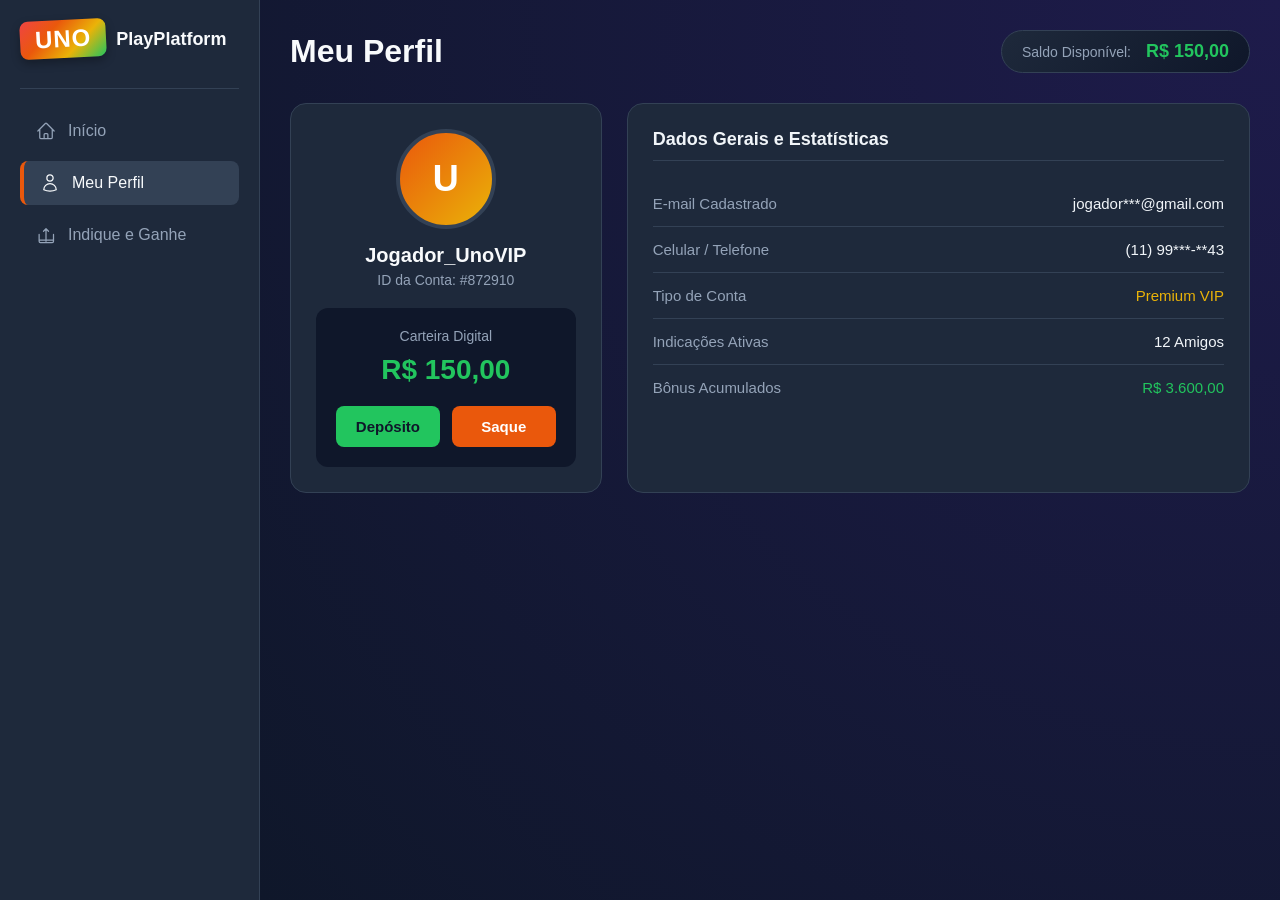
==== commit 2920ec64: "Add files via upload" ====
--- a/index.html
+++ b/index.html
@@ -1,363 +1,817 @@
 <!DOCTYPE html>
 <html lang="pt-BR">
 <head>
-<meta charset="UTF-8"><meta name="viewport" content="width=device-width,initial-scale=1.0">
-<meta name="description" content="UNO!™ — O jogo de cartas #1 do mundo. Jogue online, deposite via PIX e compita com jogadores do mundo todo!">
-<title>UNO!™ – O Jogo de Cartas Oficial</title>
-<link rel="stylesheet" href="css/style.css">
-<link href="https://fonts.googleapis.com/css2?family=Bebas+Neue&family=Nunito:wght@400;600;700;800;900&display=swap" rel="stylesheet">
+    <meta charset="UTF-8">
+    <meta name="viewport" content="width=device-width, initial-scale=1.0">
+    <title>UNO Plataforma - Área do Usuário</title>
+    <style>
+        * {
+            box-sizing: border-box;
+            margin: 0;
+            padding: 0;
+            font-family: 'Segoe UI', Roboto, Helvetica, Arial, sans-serif;
+        }
+
+        body {
+            background-color: #0f172a;
+            color: #f8fafc;
+            display: flex;
+            min-height: 100vh;
+        }
+
+        /* Sidebar Navigation */
+        .sidebar {
+            width: 260px;
+            background-color: #1e293b;
+            border-right: 1px solid #334155;
+            display: flex;
+            flex-direction: column;
+            padding: 20px;
+        }
+
+        .logo-container {
+            display: flex;
+            align-items: center;
+            gap: 10px;
+            padding-bottom: 30px;
+            border-bottom: 1px solid #334155;
+            margin-bottom: 20px;
+        }
+
+        .logo-uno {
+            background: linear-gradient(135deg, #ef4444, #ea580c, #eab308, #22c55e);
+            color: white;
+            font-weight: 900;
+            font-size: 24px;
+            padding: 5px 15px;
+            border-radius: 8px;
+            box-shadow: 0 4px 10px rgba(0,0,0,0.3);
+            letter-spacing: 1px;
+            transform: rotate(-3deg);
+        }
+
+        .logo-text {
+            font-size: 18px;
+            font-weight: bold;
+            color: #f8fafc;
+        }
+
+        .nav-menu {
+            list-style: none;
+            display: flex;
+            flex-direction: column;
+            gap: 8px;
+        }
+
+        .nav-item {
+            display: flex;
+            align-items: center;
+            padding: 12px 16px;
+            border-radius: 8px;
+            color: #94a3b8;
+            text-decoration: none;
+            font-weight: 500;
+            transition: all 0.3s ease;
+            cursor: pointer;
+        }
+
+        .nav-item:hover, .nav-item.active {
+            background-color: #334155;
+            color: #f8fafc;
+        }
+
+        .nav-item.active {
+            border-left: 4px solid #ea580c;
+        }
+
+        .nav-item svg {
+            margin-right: 12px;
+            width: 20px;
+            height: 20px;
+        }
+
+        /* Main Content */
+        .main-content {
+            flex: 1;
+            padding: 30px;
+            overflow-y: auto;
+            background: radial-gradient(circle at top right, #1e1b4b, #0f172a);
+        }
+
+        .header-top {
+            display: flex;
+            justify-content: space-between;
+            align-items: center;
+            margin-bottom: 30px;
+        }
+
+        .balance-card-top {
+            background: linear-gradient(135deg, #1e293b, #0f172a);
+            border: 1px solid #334155;
+            padding: 10px 20px;
+            border-radius: 30px;
+            display: flex;
+            align-items: center;
+            gap: 15px;
+        }
+
+        .balance-label {
+            color: #94a3b8;
+            font-size: 14px;
+        }
+
+        .balance-value {
+            color: #22c55e;
+            font-weight: bold;
+            font-size: 18px;
+        }
+
+        /* App Screens */
+        .app-screen {
+            display: none;
+        }
+
+        .app-screen.active {
+            display: block;
+            animation: fadeIn 0.4s ease;
+        }
+
+        @keyframes fadeIn {
+            from { opacity: 0; transform: translateY(10px); }
+            to { opacity: 1; transform: translateY(0); }
+        }
+
+        /* Profile Screen Layout */
+        .profile-grid {
+            display: grid;
+            grid-template-columns: 1fr 2fr;
+            gap: 25px;
+        }
+
+        .profile-card {
+            background-color: #1e293b;
+            border: 1px solid #334155;
+            border-radius: 16px;
+            padding: 25px;
+            text-align: center;
+        }
+
+        .avatar-placeholder {
+            width: 100px;
+            height: 100px;
+            background: linear-gradient(135deg, #ea580c, #eab308);
+            border-radius: 50%;
+            margin: 0 auto 15px;
+            display: flex;
+            align-items: center;
+            justify-content: center;
+            font-size: 36px;
+            font-weight: bold;
+            color: white;
+            border: 4px solid #334155;
+        }
+
+        .user-name {
+            font-size: 20px;
+            margin-bottom: 5px;
+            font-weight: 600;
+        }
+
+        .user-meta {
+            color: #94a3b8;
+            font-size: 14px;
+            margin-bottom: 20px;
+        }
+
+        .wallet-actions-box {
+            background-color: #0f172a;
+            border-radius: 12px;
+            padding: 20px;
+            margin-top: 20px;
+        }
+
+        .wallet-balance-big {
+            font-size: 28px;
+            font-weight: bold;
+            color: #22c55e;
+            margin: 10px 0 20px;
+        }
+
+        .btn-group {
+            display: flex;
+            gap: 12px;
+        }
+
+        .btn {
+            flex: 1;
+            padding: 12px;
+            border: none;
+            border-radius: 8px;
+            font-weight: 600;
+            cursor: pointer;
+            transition: all 0.2s;
+            display: flex;
+            align-items: center;
+            justify-content: center;
+            gap: 8px;
+            font-size: 15px;
+        }
+
+        .btn-deposit {
+            background-color: #22c55e;
+            color: #0f172a;
+        }
+
+        .btn-deposit:hover {
+            background-color: #16a34a;
+            transform: translateY(-2px);
+        }
+
+        .btn-withdraw {
+            background-color: #ea580c;
+            color: white;
+        }
+
+        .btn-withdraw:hover {
+            background-color: #c2410c;
+            transform: translateY(-2px);
+        }
+
+        .profile-details-card {
+            background-color: #1e293b;
+            border: 1px solid #334155;
+            border-radius: 16px;
+            padding: 25px;
+        }
+
+        .section-title {
+            font-size: 18px;
+            margin-bottom: 20px;
+            font-weight: 600;
+            border-bottom: 1px solid #334155;
+            padding-bottom: 10px;
+            color: #f1f5f9;
+        }
+
+        .info-row {
+            display: flex;
+            justify-content: space-between;
+            padding: 14px 0;
+            border-bottom: 1px solid #334155;
+            font-size: 15px;
+        }
+
+        .info-row:last-child {
+            border-bottom: none;
+        }
+
+        .info-label {
+            color: #94a3b8;
+        }
+
+        .info-value {
+            color: #f1f5f9;
+            font-weight: 500;
+        }
+
+        /* Financial Transaction Modals/Panels */
+        .financial-panel {
+            background-color: #1e293b;
+            border: 1px solid #334155;
+            border-radius: 16px;
+            padding: 25px;
+            margin-top: 25px;
+            display: none;
+        }
+
+        .financial-panel.active {
+            display: block;
+            animation: fadeIn 0.3s ease;
+        }
+
+        .amount-grid {
+            display: grid;
+            grid-template-columns: repeat(4, 1fr);
+            gap: 12px;
+            margin-bottom: 20px;
+        }
+
+        .amount-option {
+            background-color: #0f172a;
+            border: 2px solid #334155;
+            border-radius: 8px;
+            padding: 15px;
+            text-align: center;
+            font-weight: bold;
+            font-size: 16px;
+            cursor: pointer;
+            transition: all 0.2s;
+        }
+
+        .amount-option:hover, .amount-option.selected {
+            border-color: #22c55e;
+            background-color: rgba(34, 197, 94, 0.1);
+            color: #22c55e;
+        }
+
+        .input-group {
+            margin-bottom: 20px;
+        }
+
+        .input-group label {
+            display: block;
+            color: #94a3b8;
+            margin-bottom: 8px;
+            font-size: 14px;
+        }
+
+        .input-control {
+            width: 100%;
+            background-color: #0f172a;
+            border: 1px solid #334155;
+            border-radius: 8px;
+            padding: 12px 16px;
+            color: white;
+            font-size: 16px;
+            outline: none;
+            transition: border-color 0.2s;
+        }
+
+        .input-control:focus {
+            border-color: #ea580c;
+        }
+
+        select.input-control {
+            cursor: pointer;
+        }
+
+        .btn-action-submit {
+            width: 100%;
+            padding: 14px;
+            border: none;
+            border-radius: 8px;
+            font-size: 16px;
+            font-weight: bold;
+            cursor: pointer;
+            transition: background 0.2s;
+        }
+
+        .btn-deposit-submit {
+            background-color: #22c55e;
+            color: #0f172a;
+        }
+
+        .btn-deposit-submit:hover {
+            background-color: #16a34a;
+        }
+
+        .btn-withdraw-submit {
+            background-color: #ea580c;
+            color: white;
+        }
+
+        .btn-withdraw-submit:hover {
+            background-color: #c2410c;
+        }
+
+        /* Promo / Referral Screen */
+        .promo-banner {
+            width: 100%;
+            background: linear-gradient(135deg, #7c3aed, #4338ca);
+            border-radius: 16px;
+            padding: 40px;
+            position: relative;
+            overflow: hidden;
+            margin-bottom: 30px;
+            box-shadow: 0 10px 25px rgba(0,0,0,0.4);
+            border: 1px solid rgba(255,255,255,0.1);
+            text-align: center;
+        }
+
+        /* Fallback mockup for attached banner image */
+        .promo-banner-fallback {
+            background: linear-gradient(90deg, #ef4444 0%, #ea580c 25%, #eab308 50%, #22c55e 75%, #ef4444 100%);
+            padding: 35px;
+            border-radius: 12px;
+            font-weight: 900;
+            text-transform: uppercase;
+            font-size: 28px;
+            letter-spacing: 2px;
+            text-shadow: 2px 4px 10px rgba(0,0,0,0.5);
+            color: #fff;
+            margin-bottom: 25px;
+            box-shadow: inset 0 0 100px rgba(0,0,0,0.2);
+        }
+
+        .promo-title-badge {
+            background-color: #eab308;
+            color: #0f172a;
+            padding: 6px 14px;
+            border-radius: 20px;
+            font-weight: bold;
+            font-size: 14px;
+            display: inline-block;
+            margin-bottom: 15px;
+        }
+
+        .explanation-card {
+            background-color: #1e293b;
+            border: 1px solid #334155;
+            border-radius: 16px;
+            padding: 30px;
+            margin-bottom: 25px;
+        }
+
+        .copy-highlight-yellow {
+            color: #eab308;
+            font-weight: bold;
+        }
+
+        .copy-highlight-green {
+            color: #22c55e;
+            font-weight: bold;
+        }
+
+        .copy-highlight-red {
+            color: #ef4444;
+            font-weight: bold;
+        }
+
+        .steps-container {
+            display: grid;
+            grid-template-columns: repeat(3, 1fr);
+            gap: 20px;
+            margin: 25px 0;
+        }
+
+        .step-item {
+            background-color: #0f172a;
+            border: 1px solid #334155;
+            border-radius: 12px;
+            padding: 20px;
+            text-align: center;
+            position: relative;
+        }
+
+        .step-number {
+            width: 36px;
+            height: 36px;
+            background-color: #ea580c;
+            color: white;
+            border-radius: 50%;
+            display: flex;
+            align-items: center;
+            justify-content: center;
+            font-weight: bold;
+            margin: 0 auto 15px;
+            font-size: 16px;
+        }
+
+        .affiliate-section {
+            background-color: #1e293b;
+            border: 2px dashed #ea580c;
+            border-radius: 16px;
+            padding: 25px;
+            text-align: center;
+        }
+
+        .link-generator-container {
+            display: flex;
+            gap: 10px;
+            max-width: 600px;
+            margin: 20px auto 0;
+        }
+
+        .generated-link-input {
+            flex: 1;
+            background-color: #0f172a;
+            border: 1px solid #334155;
+            border-radius: 8px;
+            padding: 14px;
+            color: #94a3b8;
+            font-size: 14px;
+            font-family: monospace;
+        }
+
+        .btn-copy-link {
+            background-color: #ea580c;
+            color: white;
+            padding: 0 25px;
+            border: none;
+            border-radius: 8px;
+            font-weight: bold;
+            cursor: pointer;
+            transition: background 0.2s;
+        }
+
+        .btn-copy-link:hover {
+            background-color: #c2410c;
+        }
+
+        .toast-notification {
+            position: fixed;
+            bottom: 20px;
+            right: 20px;
+            background-color: #22c55e;
+            color: #0f172a;
+            padding: 12px 24px;
+            border-radius: 8px;
+            font-weight: bold;
+            box-shadow: 0 4px 12px rgba(0,0,0,0.3);
+            display: none;
+            animation: slideIn 0.3s ease;
+            z-index: 1000;
+        }
+
+        @keyframes slideIn {
+            from { transform: translateX(100%); }
+            to { transform: translateX(0); }
+        }
+    </style>
 </head>
 <body>
 
-<!-- COOKIE -->
-<div id="cookieBanner" class="cookie-banner">
-  <p>Usamos cookies para melhorar sua experiência. <a href="pages/privacy.html">Política de Privacidade</a>.</p>
-  <div class="cookie-btns"><button onclick="acceptCookies()" class="btn-accept">Aceitar</button><button onclick="rejectCookies()" class="btn-reject">Rejeitar</button></div>
-</div>
-
-<!-- EXTERNAL MODAL -->
-<div id="externalModal" class="modal-overlay" style="display:none"><div class="modal-box"><h3>Ei!</h3><p>Você está saindo do UNO!™ para outro site com política separada.</p><div class="modal-btns"><button onclick="closeModal()" class="btn-goback">VOLTAR</button><button onclick="continueExternal()" class="btn-continue">CONTINUAR</button></div></div></div>
-
-<!-- BUY COINS MODAL -->
-<div id="buyCoinModal" class="modal-overlay" style="display:none"><div class="modal-box"><button class="modal-close-x" onclick="closeBuyModal()">✕</button><h3>💰 Comprar UniCoins</h3><p id="bcPkgName" style="font-size:1.3rem;color:var(--yellow);font-family:'Bebas Neue',sans-serif;letter-spacing:2px;margin-bottom:4px"></p><p>Preço: <strong id="bcPkgPrice" style="color:#fff;font-size:1.1rem"></strong></p><p id="bcPkgBonus" style="color:var(--green-light);font-size:.82rem;min-height:18px"></p><div class="modal-btns" style="margin-top:16px"><button onclick="closeBuyModal()" class="btn-goback">CANCELAR</button><button onclick="confirmBuyCoins()" class="btn-continue">PAGAR VIA PIX</button></div></div></div>
-
-<!-- NAVBAR -->
-<nav class="navbar" id="navbar">
-  <div class="nav-container">
-    <a href="index.html" class="nav-logo-wrap">
-      <img src="img/uno-logo.svg" alt="UNO" class="nav-logo-img">
-    </a>
-    <button class="nav-toggle" onclick="toggleMenu()"><span></span><span></span><span></span></button>
-    <ul class="nav-links" id="navLinks">
-      <li><a href="index.html" class="active" id="nav-home">HOME</a></li>
-      <li><a href="pages/news.html" id="nav-news">NOTÍCIAS</a></li>
-      <li class="dropdown"><a href="#" id="nav-play">JOGAR ▾</a><ul class="dropdown-menu">
-        <li><a href="pages/register.html">🎮 Criar Conta Grátis</a></li>
-        <li><a href="pages/login.html">🔑 Entrar e Jogar</a></li>
-        <li><a href="pages/deposit.html">💰 Depositar via PIX</a></li>
-      </ul></li>
-      <li><a href="pages/shop.html" id="nav-shop">LOJA</a></li>
-      <li><a href="pages/support.html" id="nav-support">SUPORTE</a></li>
-      <li class="dropdown"><a href="#" id="nav-more">MAIS ▾</a><ul class="dropdown-menu">
-        <li><a href="#" onclick="openExternal('https://phase10.com');return false;">Phase10</a></li>
-        <li><a href="#" onclick="openExternal('https://skipbo.com');return false;">Skip-Bo™</a></li>
-        <li><a href="#" onclick="openExternal('https://uno.mattel.com');return false;">UNO Wonder™</a></li>
-      </ul></li>
-    </ul>
-    <div class="nav-right">
-      <div class="nav-balance" id="navBalance"></div>
-      <div class="nav-social">
-        <a href="#" onclick="openExternal('https://facebook.com/UNOnow');return false;" class="soc-icon">f</a>
-        <a href="#" class="soc-icon">◈</a><a href="#" class="soc-icon">▶</a>
-        <a href="#" class="soc-icon">𝕏</a><a href="#" class="soc-icon">♪</a>
-      </div>
-      <div class="nav-auth-btns" id="navAuthBtns">
-        <a href="pages/login.html" class="btn-ln">ENTRAR</a>
-        <a href="pages/register.html" class="btn-rn">CADASTRAR</a>
-      </div>
+    <!-- Sidebar Menu -->
+    <div class="sidebar">
+        <div class="logo-container">
+            <div class="logo-uno">UNO</div>
+            <div class="logo-text">PlayPlatform</div>
+        </div>
+        <ul class="nav-menu">
+            <a href="#" class="nav-item" onclick="switchTab('dashboard')">
+                <svg xmlns="http://www.w3.org/2000/svg" fill="none" viewBox="0 0 24 24" stroke-width="1.5" stroke="currentColor">
+                  <path stroke-linecap="round" stroke-linejoin="round" d="M2.25 12l8.954-8.955c.44-.439 1.152-.439 1.591 0L21.75 12M4.5 9.75v10.125c0 .621.504 1.125 1.125 1.125H9.75v-4.875c0-.621.504-1.125 1.125-1.125h2.25c.621 0 1.125.504 1.125 1.125V21h4.125c.621 0 1.125-.504 1.125-1.125V9.75M8.25 21h8.25" />
+                </svg>
+                Início
+            </a>
+            <a href="#" class="nav-item active" id="profile-menu-btn" onclick="switchTab('profile')">
+                <svg xmlns="http://www.w3.org/2000/svg" fill="none" viewBox="0 0 24 24" stroke-width="1.5" stroke="currentColor">
+                  <path stroke-linecap="round" stroke-linejoin="round" d="M15.75 6a3.75 3.75 0 11-7.5 0 3.75 3.75 0 017.5 0zM4.501 20.118a7.5 7.5 0 0114.998 0A17.933 17.933 0 0112 21.75c-2.676 0-5.216-.584-7.499-1.632z" />
+                </svg>
+                Meu Perfil
+            </a>
+            <a href="#" class="nav-item" id="promo-menu-btn" onclick="switchTab('promo')">
+                <svg xmlns="http://www.w3.org/2000/svg" fill="none" viewBox="0 0 24 24" stroke-width="1.5" stroke="currentColor">
+                  <path stroke-linecap="round" stroke-linejoin="round" d="M21 11.25v8.25a1.5 1.5 0 01-1.5 1.5H5.25a1.5 1.5 0 01-1.5-1.5v-8.25M12 4.5v15m0-15l3 3m-3-3l-3 3M3.75 18h16.5" />
+                </svg>
+                Indique e Ganhe
+            </a>
+        </ul>
     </div>
-  </div>
-</nav>
-
-<!-- HERO -->
-<section class="hero">
-  <div class="cf-r card-float">UNO</div><div class="cf-b card-float">+2</div>
-  <div class="cf-y card-float">🔄</div><div class="cf-g card-float">✦</div>
-  <div class="hero-content">
-    <div class="hero-badge" id="heroBadge">🃏 O JOGO DE CARTAS #1 DO MUNDO</div>
-    <img src="img/uno-logo.svg" alt="UNO!™" class="hero-logo-img">
-    <p class="hero-sub" id="heroSub">Jogue com milhões ao redor do mundo.<br>Deposite via PIX e comece a competir agora!</p>
-    <div class="hero-actions">
-      <a href="pages/register.html" class="btn-hp" id="btnPlay">JOGAR GRÁTIS</a>
-      <a href="pages/deposit.html" class="btn-hs" id="btnDeposit">💰 DEPOSITAR</a>
+
+    <!-- Main Section Content -->
+    <div class="main-content">
+        <div class="header-top">
+            <h1 id="screen-title">Meu Perfil</h1>
+            <div class="balance-card-top">
+                <span class="balance-label">Saldo Disponível:</span>
+                <span class="balance-value" id="global-balance">R$ 150,00</span>
+            </div>
+        </div>
+
+        <!-- SCREEN: PROFILE -->
+        <div id="screen-profile" class="app-screen active">
+            <div class="profile-grid">
+                <div class="profile-card">
+                    <div class="avatar-placeholder">U</div>
+                    <div class="user-name">Jogador_UnoVIP</div>
+                    <div class="user-meta">ID da Conta: #872910</div>
+                    
+                    <div class="wallet-actions-box">
+                        <div style="font-size: 14px; color: #94a3b8;">Carteira Digital</div>
+                        <div class="wallet-balance-big" id="wallet-balance">R$ 150,00</div>
+                        <div class="btn-group">
+                            <button class="btn btn-deposit" onclick="showFinancial('deposit')">
+                                Depósito
+                            </button>
+                            <button class="btn btn-withdraw" onclick="showFinancial('withdraw')">
+                                Saque
+                            </button>
+                        </div>
+                    </div>
+                </div>
+
+                <div class="profile-details-card">
+                    <div class="section-title">Dados Gerais e Estatísticas</div>
+                    <div class="info-row">
+                        <span class="info-label">E-mail Cadastrado</span>
+                        <span class="info-value">jogador***@gmail.com</span>
+                    </div>
+                    <div class="info-row">
+                        <span class="info-label">Celular / Telefone</span>
+                        <span class="info-value">(11) 99***-**43</span>
+                    </div>
+                    <div class="info-row">
+                        <span class="info-label">Tipo de Conta</span>
+                        <span class="info-value" style="color: #eab308;">Premium VIP</span>
+                    </div>
+                    <div class="info-row">
+                        <span class="info-label">Indicações Ativas</span>
+                        <span class="info-value">12 Amigos</span>
+                    </div>
+                    <div class="info-row">
+                        <span class="info-label">Bônus Acumulados</span>
+                        <span class="info-value" style="color: #22c55e;">R$ 3.600,00</span>
+                    </div>
+                </div>
+            </div>
+
+            <!-- Deposit Workflow Area -->
+            <div id="panel-deposit" class="financial-panel">
+                <div class="section-title">Efetuar Novo Depósito</div>
+                <p style="color: #94a3b8; margin-bottom: 15px; font-size: 14px;">Selecione um dos valores rápidos ou digite o valor desejado para gerar o código Pix Copia e Cola.</p>
+                
+                <div class="amount-grid">
+                    <div class="amount-option" onclick="selectAmount(20, this)">R$ 20</div>
+                    <div class="amount-option" onclick="selectAmount(35, this)">R$ 35</div>
+                    <div class="amount-option" onclick="selectAmount(50, this)">R$ 50</div>
+                    <div class="amount-option" onclick="selectAmount(100, this)">R$ 100</div>
+                </div>
+
+                <div class="input-group">
+                    <label>Valor Personalizado (R$)</label>
+                    <input type="number" id="deposit-amount-input" class="input-control" value="20" min="20">
+                </div>
+
+                <button class="btn-action-submit btn-deposit-submit" onclick="executeAction('deposit')">Gerar Código Pix de Depósito</button>
+            </div>
+
+            <!-- Withdraw Workflow Area -->
+            <div id="panel-withdraw" class="financial-panel">
+                <div class="section-title">Solicitar Saque via Pix</div>
+                <p style="color: #94a3b8; margin-bottom: 15px; font-size: 14px;">Transfira seus ganhos diretamente para sua conta bancária de forma imediata.</p>
+                
+                <div class="input-group">
+                    <label>Tipo de Chave Pix</label>
+                    <select class="input-control" id="pix-type">
+                        <option value="cpf">CPF</option>
+                        <option value="email">E-mail</option>
+                        <option value="phone">Celular</option>
+                        <option value="random">Chave Aleatória</option>
+                    </select>
+                </div>
+
+                <div class="input-group">
+                    <label>Insira a Chave Pix</label>
+                    <input type="text" class="input-control" id="pix-key-field" placeholder="Digite sua chave pix aqui">
+                </div>
+
+                <div class="input-group">
+                    <label>Valor do Resgate (R$)</label>
+                    <input type="number" class="input-control" id="withdraw-amount-input" value="50" min="10">
+                </div>
+
+                <button class="btn-action-submit btn-withdraw-submit" onclick="executeAction('withdraw')">Solicitar Saque Imediato</button>
+            </div>
+        </div>
+
+        <!-- SCREEN: PROMO / REFERRAL -->
+        <div id="screen-promo" class="app-screen">
+            <!-- Promotional Header / Banner -->
+            <div class="promo-banner">
+                <div class="promo-banner-fallback">
+                    CONVIDE UM AMIGO E GANHE UNO!
+                </div>
+                <div class="promo-title-badge">SUPER PROMOÇÃO ATIVA</div>
+                <h2 style="font-size: 28px; font-weight: 800; margin-bottom: 10px;">A INDICAÇÃO VALE <span class="copy-highlight-yellow">R$ 300,00</span> PARA VOCÊ!</h2>
+                <p style="color: #e2e8f0; font-size: 16px;">Compartilhe a paixão do UNO com seus amigos e encha sua carteira de bônus reais.</p>
+            </div>
+
+            <div class="explanation-card">
+                <div class="section-title">Como Funciona o Indique e Ganhe?</div>
+                <p style="font-size: 16px; line-height: 1.6; color: #cbd5e1;">
+                    Ganhos ilimitados ao seu alcance! Veja como é extremamente simples faturar: <br><br>
+                    Para cada novo amigo que se registrar através do seu link exclusivo de afiliado e efetuar um <span class="copy-highlight-yellow">depósito mínimo inicial de apenas R$ 35,00</span>, você receberá instantaneamente um bônus extraordinário de <span class="copy-highlight-green">R$ 300,00 diretamente no seu painel de controle!</span>
+                </p>
+                
+                <div class="steps-container">
+                    <div class="step-item">
+                        <div class="step-number">1</div>
+                        <h4 style="margin-bottom: 8px;">Copie seu Link</h4>
+                        <p style="font-size: 13px; color: #94a3b8;">Gere seu código customizado logo abaixo de forma instantânea.</p>
+                    </div>
+                    <div class="step-item">
+                        <div class="step-number">2</div>
+                        <h4 style="margin-bottom: 8px;">Amigo Deposita R$ 35</h4>
+                        <p style="font-size: 13px; color: #94a3b8;">Seu indicado se cadastra e faz um primeiro aporte de <span class="copy-highlight-red">R$ 35 ou mais</span>.</p>
+                    </div>
+                    <div class="step-item">
+                        <div class="step-number">3</div>
+                        <h4 style="margin-bottom: 8px;">Fature R$ 300!</h4>
+                        <p style="font-size: 13px; color: #94a3b8;">O saldo promocional é creditado diretamente na sua conta.</p>
+                    </div>
+                </div>
+
+                <p style="font-size: 13px; color: #94a3b8; text-align: center; border-top: 1px solid #334155; padding-top: 15px;">
+                    * Atenção: Campanha autorizada de acordo com os termos de uso. Proibida a criação de contas duplicadas do mesmo usuário.
+                </p>
+            </div>
+
+            <div class="affiliate-section">
+                <h3 style="font-size: 18px; font-weight: 600; margin-bottom: 5px;">Seu Link de Afiliado Customizado</h3>
+                <p style="color: #94a3b8; font-size: 14px;">Clique no botão abaixo para gerar e copiar o link promocional com seu ID exclusivo.</p>
+                
+                <div class="link-generator-container">
+                    <input type="text" id="affiliate-link-field" class="generated-link-input" readonly value="Clique em Gerar para obter seu link...">
+                    <button class="btn-copy-link" onclick="generateAndCopyAffiliate()">Gerar Link de Afiliado</button>
+                </div>
+            </div>
+        </div>
+
     </div>
-    <div class="hero-stats">
-      <div class="hstat"><span class="hstat-n">50M+</span><span class="hstat-l" data-stat-players>Jogadores</span></div>
-      <div class="hstat-div"></div>
-      <div class="hstat"><span class="hstat-n">4.7★</span><span class="hstat-l" data-stat-rating>Avaliação</span></div>
-      <div class="hstat-div"></div>
-      <div class="hstat"><span class="hstat-n">#1</span><span class="hstat-l" data-stat-rank>Jogo de Cartas</span></div>
-    </div>
-  </div>
-  <div class="hero-img">
-    <div class="phone-wrap"><div class="phone-scr"><div class="gp-inner">
-      <div class="gp-cards">
-        <div class="gp-card gc-r">7</div><div class="gp-card gc-b">+2</div>
-        <div class="gp-card gc-y">🔄</div><div class="gp-card gc-g">5</div>
-        <div class="gp-card gc-w">★</div>
-      </div>
-      <div class="gp-uno">UNO!</div>
-    </div></div></div>
-  </div>
-</section>
-
-<!-- TICKER -->
-<div class="news-ticker"><span class="ticker-lbl">🔴 AO VIVO</span>
-  <div class="ticker-track">
-    <span>⚡ Manutenção do servidor UNO!™ — 20/04/2026</span>
-    <span>🏆 Golden Exchange: Coleção Deep Harmony — 15/04/2026</span>
-    <span>🎮 Novos modos de jogo disponíveis!</span>
-    <span>🌍 Torneio Ring Royale com recompensas épicas</span>
-    <span>💰 Depósito via PIX instantâneo — mínimo R$ 35</span>
-    <span>⚡ Manutenção do servidor UNO!™ — 20/04/2026</span>
-    <span>🏆 Golden Exchange: Coleção Deep Harmony — 15/04/2026</span>
-    <span>🎮 Novos modos de jogo disponíveis!</span>
-    <span>🌍 Torneio Ring Royale com recompensas épicas</span>
-    <span>💰 Depósito via PIX instantâneo — mínimo R$ 35</span>
-  </div>
-</div>
-
-<!-- GAMES -->
-<section class="games-section" id="jogos">
-  <div class="sec-wrap">
-    <div class="sec-hdr">
-      <h2 id="gamesTitle">Escolha Seu Jogo</h2>
-      <p id="gamesSub">Modos exclusivos com entrada mínima e recompensas reais</p>
-    </div>
-    <div class="game-tabs">
-      <button class="gtab active" onclick="switchGameTab('all')">TODOS</button>
-      <button class="gtab" onclick="switchGameTab('classic')">CLÁSSICO</button>
-      <button class="gtab" onclick="switchGameTab('wild')">WILD</button>
-      <button class="gtab" onclick="switchGameTab('team')">EQUIPE</button>
-      <button class="gtab" onclick="switchGameTab('tournament')">TORNEIO</button>
-    </div>
-    <div class="games-grid">
-      <div class="game-card-item featured" data-type="classic" onclick="playGame('UNO Clássico')">
-        <div class="featured-badge">🔥 MAIS JOGADO</div>
-        <img src="img/game-classic.svg" alt="UNO Clássico" class="game-thumb">
-        <div class="game-info">
-          <div class="game-info-top"><span class="game-name">UNO Clássico</span><span class="gbadge gb-hot">HOT</span></div>
-          <p class="game-desc">O jogo de cartas original. Seja o primeiro a gritar UNO! Regras clássicas, diversão infinita.</p>
-          <div class="game-footer">
-            <span class="game-min-dep"><span class="game-min-label">Depósito mín.</span> <span class="price-brl" data-brl="35">R$ 35</span></span>
-            <button class="btn-play">JOGAR</button>
-          </div>
-        </div>
-      </div>
-      <div class="game-card-item featured" data-type="wild" onclick="playGame('UNO Wild')">
-        <div class="featured-badge">🔥 MAIS JOGADO</div>
-        <img src="img/game-wild.svg" alt="UNO Wild" class="game-thumb">
-        <div class="game-info">
-          <div class="game-info-top"><span class="game-name">UNO Wild</span><span class="gbadge gb-hot">HOT</span></div>
-          <p class="game-desc">Sem limites! Regras da casa, dois baralhos e prêmios de até 600x. Jogue grande!</p>
-          <div class="game-footer">
-            <span class="game-min-dep"><span class="game-min-label">Depósito mín.</span> <span class="price-brl" data-brl="50">R$ 50</span></span>
-            <button class="btn-play">JOGAR</button>
-          </div>
-        </div>
-      </div>
-      <div class="game-card-item" data-type="team" onclick="playGame('UNO Equipe 2v2')">
-        <img src="img/game-team.svg" alt="UNO Equipe" class="game-thumb">
-        <div class="game-info">
-          <div class="game-info-top"><span class="game-name">Modo Equipe 2v2</span><span class="gbadge gb-new">NOVO</span></div>
-          <p class="game-desc">Forme duplas com amigos! Trabalho em equipe é a chave para vencer juntos.</p>
-          <div class="game-footer">
-            <span class="game-min-dep"><span class="game-min-label">Depósito mín.</span> <span class="price-brl" data-brl="35">R$ 35</span></span>
-            <button class="btn-play">JOGAR</button>
-          </div>
-        </div>
-      </div>
-      <div class="game-card-item" data-type="tournament" onclick="playGame('Ring Royale')">
-        <img src="img/game-royale.svg" alt="Ring Royale" class="game-thumb">
-        <div class="game-info">
-          <div class="game-info-top"><span class="game-name">Ring Royale</span><span class="gbadge gb-vip">VIP</span></div>
-          <p class="game-desc">Torneio global do UNO!™. 10 rodadas eliminatórias. Prêmios e skins exclusivas.</p>
-          <div class="game-footer">
-            <span class="game-min-dep"><span class="game-min-label">Depósito mín.</span> <span class="price-brl" data-brl="100">R$ 100</span></span>
-            <button class="btn-play">JOGAR</button>
-          </div>
-        </div>
-      </div>
-      <div class="game-card-item" data-type="classic" onclick="playGame('Jornada Mágica')">
-        <img src="img/game-magic.svg" alt="Jornada Mágica" class="game-thumb">
-        <div class="game-info">
-          <div class="game-info-top"><span class="game-name">Jornada Mágica</span><span class="gbadge gb-new">NOVO</span></div>
-          <p class="game-desc">Temporada especial com eventos exclusivos e recompensas místicas únicas.</p>
-          <div class="game-footer">
-            <span class="game-min-dep"><span class="game-min-label">Depósito mín.</span> <span class="price-brl" data-brl="35">R$ 35</span></span>
-            <button class="btn-play">JOGAR</button>
-          </div>
-        </div>
-      </div>
-      <div class="game-card-item" data-type="tournament" onclick="playGame('World Series')">
-        <img src="img/game-world.svg" alt="World Series" class="game-thumb">
-        <div class="game-info">
-          <div class="game-info-top"><span class="game-name">World Series</span><span class="gbadge gb-vip">VIP</span></div>
-          <p class="game-desc">Torneio semanal global. Suba no ranking e conquiste prêmios a cada temporada.</p>
-          <div class="game-footer">
-            <span class="game-min-dep"><span class="game-min-label">Depósito mín.</span> <span class="price-brl" data-brl="200">R$ 200</span></span>
-            <button class="btn-play">JOGAR</button>
-          </div>
-        </div>
-      </div>
-    </div>
-  </div>
-</section>
-
-<!-- FEATURES -->
-<section class="features-section">
-  <div class="sec-wrap">
-    <div class="sec-hdr"><h2 id="featTitle">Por Que Jogar UNO!™?</h2><p id="featSub">Milhões de jogadores já sabem. Chegou a sua vez.</p></div>
-    <div class="features-grid">
-      <div class="feat-card"><div class="feat-icon ic-r">🃏</div><h3>3 Passos para Vencer</h3><p>Jogue cartas, acumule pontos e seja o primeiro a gritar UNO! Regras simples, diversão infinita.</p></div>
-      <div class="feat-card"><div class="feat-icon ic-b">🌍</div><h3>Jogue com o Mundo</h3><p>Desafie jogadores reais de todos os cantos do planeta. Novos oponentes, novas estratégias.</p></div>
-      <div class="feat-card"><div class="feat-icon ic-y">💰</div><h3>Depósito via PIX</h3><p>Rápido e seguro. Mínimo R$ 35. Saldo creditado automaticamente em segundos.</p></div>
-      <div class="feat-card"><div class="feat-icon ic-g">⚡</div><h3>Modo Torneio</h3><p>Compita em torneios emocionantes, suba no ranking e prove que você é o melhor!</p></div>
-      <div class="feat-card"><div class="feat-icon ic-r">👥</div><h3>Jogue em Equipe</h3><p>Forme duplas com amigos e dominem a mesa juntos. Vitórias em equipe rendem bônus!</p></div>
-      <div class="feat-card"><div class="feat-icon ic-b">🎁</div><h3>Recompensas Diárias</h3><p>Entre todo dia e ganhe moedas, diamantes e itens exclusivos.</p></div>
-    </div>
-  </div>
-</section>
-
-<!-- UNICOINS SHOP -->
-<section class="shop-section">
-  <div class="sec-wrap">
-    <div class="sec-hdr yel"><h2 id="shopTitle">Loja UniCoins</h2><p id="shopSub">Compre UniCoins e use em jogos, skins e torneios premium</p></div>
-    <div class="coins-grid">
-      <div class="coin-pkg" onclick="buyCoins({coins:'80',price:'35',label:'Starter Pack'})">
-        <img src="img/uno-coin.svg" class="pkg-icon" alt="UniCoin">
-        <div class="pkg-coins">80</div><div class="pkg-coin-label">UniCoins</div>
-        <div class="pkg-price price-brl" data-brl="35">R$ 35</div><div class="pkg-price-brl">BRL</div>
-        <button class="btn-buy">COMPRAR</button>
-      </div>
-      <div class="coin-pkg" onclick="buyCoins({coins:'150',price:'50',bonus:'+ 20 Bônus',label:'Bronze Pack'})">
-        <img src="img/uno-coin.svg" class="pkg-icon" alt="UniCoin">
-        <div class="pkg-coins">150</div><div class="pkg-coin-label">UniCoins</div>
-        <div class="pkg-bonus">+ 20 Bônus</div>
-        <div class="pkg-price price-brl" data-brl="50">R$ 50</div><div class="pkg-price-brl">BRL</div>
-        <button class="btn-buy">COMPRAR</button>
-      </div>
-      <div class="coin-pkg best-val" onclick="buyCoins({coins:'320',price:'100',bonus:'+ 70 Bônus',label:'Silver Pack'})">
-        <div class="pkg-badge">✨ MELHOR VALOR</div>
-        <img src="img/uno-coin.svg" class="pkg-icon" alt="UniCoin">
-        <div class="pkg-coins">320</div><div class="pkg-coin-label">UniCoins</div>
-        <div class="pkg-bonus">+ 70 Bônus</div>
-        <div class="pkg-price price-brl" data-brl="100">R$ 100</div><div class="pkg-price-brl">BRL</div>
-        <button class="btn-buy">COMPRAR</button>
-      </div>
-      <div class="coin-pkg" onclick="buyCoins({coins:'680',price:'200',bonus:'+ 180 Bônus',label:'Gold Pack'})">
-        <img src="img/uno-coin.svg" class="pkg-icon" alt="UniCoin">
-        <div class="pkg-coins">680</div><div class="pkg-coin-label">UniCoins</div>
-        <div class="pkg-bonus">+ 180 Bônus</div>
-        <div class="pkg-price price-brl" data-brl="200">R$ 200</div><div class="pkg-price-brl">BRL</div>
-        <button class="btn-buy">COMPRAR</button>
-      </div>
-      <div class="coin-pkg" onclick="buyCoins({coins:'1800',price:'500',bonus:'+ 550 Bônus',label:'Platinum Pack'})">
-        <img src="img/uno-coin.svg" class="pkg-icon" alt="UniCoin">
-        <div class="pkg-coins">1.800</div><div class="pkg-coin-label">UniCoins</div>
-        <div class="pkg-bonus">+ 550 Bônus</div>
-        <div class="pkg-price price-brl" data-brl="500">R$ 500</div><div class="pkg-price-brl">BRL</div>
-        <button class="btn-buy">COMPRAR</button>
-      </div>
-      <div class="coin-pkg best-val" onclick="buyCoins({coins:'4000',price:'1000',bonus:'+ 1.500 Bônus',label:'Diamond VIP'})">
-        <div class="pkg-badge">🔥 VIP EXCLUSIVO</div>
-        <img src="img/uno-coin.svg" class="pkg-icon" alt="UniCoin">
-        <div class="pkg-coins">4.000</div><div class="pkg-coin-label">UniCoins</div>
-        <div class="pkg-bonus">+ 1.500 Bônus</div>
-        <div class="pkg-price price-brl" data-brl="1000">R$ 1.000</div><div class="pkg-price-brl">BRL</div>
-        <button class="btn-buy">COMPRAR</button>
-      </div>
-    </div>
-    <div style="text-align:center;margin-top:26px">
-      <a href="pages/shop.html" class="btn-hp" style="display:inline-block;padding:11px 26px">Ver Loja Completa →</a>
-    </div>
-  </div>
-</section>
-
-<!-- GALLERY -->
-<section class="gallery-section">
-  <div class="sec-wrap"><div class="sec-hdr yel"><h2>Veja o Jogo em Ação</h2><p>Adrenalina pura a cada rodada</p></div></div>
-  <div class="gal-tabs">
-    <button class="gtab2 active" onclick="switchTab('screenshots')">Screenshots</button>
-    <button class="gtab2" onclick="switchTab('videos')">Vídeos</button>
-  </div>
-  <div class="gal-content" id="screenshotsTab">
-    <div class="shots-grid">
-      <div class="shot-big"><div class="shot-ph sg-r">🃏 Gameplay Principal</div></div>
-      <div><div class="shot-ph sg-b" style="border-radius:var(--radius-lg);height:100%">🏆 Torneios</div></div>
-      <div><div class="shot-ph sg-y" style="border-radius:var(--radius-lg);height:100%">👥 Equipe</div></div>
-      <div><div class="shot-ph sg-g" style="border-radius:var(--radius-lg);height:100%">💰 PIX</div></div>
-      <div><div class="shot-ph sg-r" style="border-radius:var(--radius-lg);height:100%">⚡ Wild</div></div>
-    </div>
-  </div>
-  <div class="gal-content hidden" id="videosTab">
-    <div class="vids-grid">
-      <div class="vid-card" onclick="playVideo(this,'3 Passos para Vencer')"><div class="vid-thumb sg-r"><span class="vid-play-btn">▶</span><p>3 Passos para Vencer</p></div></div>
-      <div class="vid-card" onclick="playVideo(this,'Sorry Not Sorry')"><div class="vid-thumb sg-b"><span class="vid-play-btn">▶</span><p>Sorry Not Sorry</p></div></div>
-      <div class="vid-card" onclick="playVideo(this,'O Jogo #1 do Mundo')"><div class="vid-thumb sg-y"><span class="vid-play-btn">▶</span><p>O Jogo #1 do Mundo</p></div></div>
-      <div class="vid-card" onclick="playVideo(this,'Trabalho em Equipe')"><div class="vid-thumb sg-g"><span class="vid-play-btn">▶</span><p>Trabalho em Equipe</p></div></div>
-    </div>
-  </div>
-</section>
-
-<!-- NEWS -->
-<section class="news-section">
-  <div class="sec-wrap">
-    <div class="news-top"><h2 style="font-size:2.2rem">Últimas Notícias</h2><a href="pages/news.html" class="see-all">Ver Todas →</a></div>
-    <div class="news-tabs">
-      <button class="ntab active" onclick="filterNews('all',this)">TODAS</button>
-      <button class="ntab" onclick="filterNews('news',this)">NOVIDADES</button>
-      <button class="ntab" onclick="filterNews('esports',this)">ESPORTS</button>
-      <button class="ntab" onclick="filterNews('notice',this)">AVISOS</button>
-      <button class="ntab" onclick="filterNews('guide',this)">GUIAS</button>
-    </div>
-    <div class="news-list">
-      <a href="pages/news-detail.html" class="news-item" data-type="notice"><span class="ntag t-notice">AVISO</span><span class="n-title">Manutenção do Servidor UNO!™ e Novas Atualizações</span><span class="n-date">2026-04-20</span></a>
-      <a href="pages/news-detail.html" class="news-item" data-type="news"><span class="ntag t-news">NOVIDADE</span><span class="n-title">Golden Exchange: Coleção Deep Harmony</span><span class="n-date">2026-04-15</span></a>
-      <a href="pages/news-detail.html" class="news-item" data-type="notice"><span class="ntag t-notice">AVISO</span><span class="n-title">Manutenção do Servidor UNO!™ e Novas Atualizações</span><span class="n-date">2026-03-10</span></a>
-      <a href="pages/news-detail.html" class="news-item" data-type="news"><span class="ntag t-news">NOVIDADE</span><span class="n-title">Golden Exchange: Coleção Paws of Fame</span><span class="n-date">2026-02-23</span></a>
-      <a href="pages/news-detail.html" class="news-item" data-type="esports"><span class="ntag t-esports">ESPORTS</span><span class="n-title">Potato Girl é Coroada Campeã do UNO!™ Community Cup 2024</span><span class="n-date">2025-01-22</span></a>
-      <a href="pages/news-detail.html" class="news-item" data-type="esports"><span class="ntag t-esports">ESPORTS</span><span class="n-title">UNO!™ Lança Torneio Worldwide Ring Royale com Mega Recompensas</span><span class="n-date">2024-09-19</span></a>
-      <a href="pages/news-detail.html" class="news-item" data-type="guide"><span class="ntag t-guide">GUIA</span><span class="n-title">Como Deletar Sua Conta</span><span class="n-date">2021-04-08</span></a>
-      <a href="pages/news-detail.html" class="news-item" data-type="guide"><span class="ntag t-guide">GUIA</span><span class="n-title">Cartas do UNO — Guia Completo</span><span class="n-date">2017-12-29</span></a>
-    </div>
-  </div>
-</section>
-
-<!-- CTA -->
-<section class="cta-section">
-  <div class="cta-content">
-    <h2 id="ctaTitle">Pronto para Jogar?</h2>
-    <p id="ctaSub">Crie sua conta grátis, deposite via PIX e entre na arena!</p>
-    <div class="cta-stores">
-      <a href="pages/register.html" class="store-badge" id="btnSignupFree"><div class="sb-icon">🎮</div><div class="sb-text"><small>Comece agora</small><strong>Criar Conta Grátis</strong></div></a>
-      <a href="pages/deposit.html" class="store-badge" id="btnDepositPix"><div class="sb-icon">💰</div><div class="sb-text"><small>Mínimo R$ 35</small><strong>Depositar via PIX</strong></div></a>
-    </div>
-  </div>
-  <div class="cta-deco-cards">
-    <div class="dc dc1">R</div><div class="dc dc2">+4</div><div class="dc dc3">🔄</div>
-    <div class="dc dc4">U</div><div class="dc dc5">N</div><div class="dc dc6">O</div>
-  </div>
-</section>
-
-<!-- FOOTER -->
-<footer class="footer">
-  <div class="footer-grid">
-    <div class="footer-brand">
-      <div class="footer-logo-wrap"><img src="img/uno-logo.svg" alt="UNO" class="footer-logo-img"><span class="footer-logo-text">UNO!™</span></div>
-      <p>O jogo de cartas mais amado do mundo. Jogue a qualquer hora, em qualquer lugar!</p>
-      <div class="footer-social">
-        <a href="#" onclick="openExternal('https://facebook.com/UNOnow');return false;" class="soc-icon">f</a>
-        <a href="#" class="soc-icon">◈</a><a href="#" class="soc-icon">▶</a>
-        <a href="#" class="soc-icon">𝕏</a><a href="#" class="soc-icon">♪</a>
-      </div>
-    </div>
-    <div class="footer-links"><h4>Navegar</h4><ul>
-      <li><a href="index.html">Home</a></li><li><a href="pages/news.html">Notícias</a></li>
-      <li><a href="pages/shop.html">Loja</a></li><li><a href="pages/support.html">Suporte</a></li>
-    </ul></div>
-    <div class="footer-links"><h4>Conta</h4><ul>
-      <li><a href="pages/register.html">Cadastrar</a></li><li><a href="pages/login.html">Entrar</a></li>
-      <li><a href="pages/dashboard.html">Minha Conta</a></li><li><a href="pages/deposit.html">Depositar PIX</a></li>
-    </ul></div>
-    <div class="footer-links"><h4>Legal</h4><ul>
-      <li><a href="pages/privacy.html">Privacidade</a></li><li><a href="pages/eula.html">Termos de Uso</a></li>
-      <li><a href="#" onclick="manageCookies();return false;">Cookies</a></li>
-    </ul></div>
-  </div>
-  <div class="footer-bottom"><p>© 2026 UNO!™ — Todos os direitos reservados.</p><p>UNO@mattel163.com</p></div>
-</footer>
-
-<script src="js/main.js"></script>
+
+    <!-- Toast Success System -->
+    <div id="toast" class="toast-notification">Copiado com sucesso!</div>
+
+    <script>
+        function switchTab(tabName) {
+            // Screen elements
+            const profileScreen = document.getElementById('screen-profile');
+            const promoScreen = document.getElementById('screen-promo');
+            const screenTitle = document.getElementById('screen-title');
+            
+            // Menu elements
+            const profileBtn = document.getElementById('profile-menu-btn');
+            const promoBtn = document.getElementById('promo-menu-btn');
+
+            if(tabName === 'profile') {
+                profileScreen.classList.add('active');
+                promoScreen.classList.remove('active');
+                profileBtn.classList.add('active');
+                promoBtn.classList.remove('active');
+                screenTitle.innerText = "Meu Perfil";
+            } else if (tabName === 'promo') {
+                promoScreen.classList.add('active');
+                profileScreen.classList.remove('active');
+                promoBtn.classList.add('active');
+                profileBtn.classList.remove('active');
+                screenTitle.innerText = "Promoção / Indique e Ganhe";
+            } else {
+                alert("Esta é uma demonstração completa do fluxo. Clique em 'Meu Perfil' ou 'Indique e Ganhe'!");
+            }
+        }
+
+        function showFinancial(type) {
+            const depPanel = document.getElementById('panel-deposit');
+            const withPanel = document.getElementById('panel-withdraw');
+
+            if(type === 'deposit') {
+                depPanel.classList.add('active');
+                withPanel.classList.remove('active');
+                depPanel.scrollIntoView({ behavior: 'smooth' });
+            } else {
+                withPanel.classList.add('active');
+                depPanel.classList.remove('active');
+                withPanel.scrollIntoView({ behavior: 'smooth' });
+            }
+        }
+
+        function selectAmount(val, element) {
+            document.getElementById('deposit-amount-input').value = val;
+            
+            // Highlight select design
+            const options = document.querySelectorAll('.amount-option');
+            options.forEach(opt => opt.classList.remove('selected'));
+            element.classList.add('selected');
+        }
+
+        function executeAction(type) {
+            const toast = document.getElementById('toast');
+            if(type === 'deposit') {
+                const amount = document.getElementById('deposit-amount-input').value;
+                toast.innerText = "Código Pix de R$ " + amount + " gerado com sucesso!";
+            } else {
+                const amount = document.getElementById('withdraw-amount-input').value;
+                const key = document.getElementById('pix-key-field').value;
+                if(!key) {
+                    alert("Por favor, insira sua chave Pix para continuar.");
+                    return;
+                }
+                toast.innerText = "Solicitação de saque de R$ " + amount + " enviada!";
+            }
+            
+            toast.style.display = 'block';
+            setTimeout(() => {
+                toast.style.display = 'none';
+            }, 3500);
+        }
+
+        function generateAndCopyAffiliate() {
+            const linkField = document.getElementById('affiliate-link-field');
+            const randomId = Math.floor(100000 + Math.random() * 900000);
+            const generatedUrl = window.location.origin + "/cadastro?ref=uno" + randomId;
+            
+            linkField.value = generatedUrl;
+            linkField.select();
+            document.execCommand('copy');
+
+            const toast = document.getElementById('toast');
+            toast.innerText = "Link de Afiliado copiado para a área de transferência!";
+            toast.style.display = 'block';
+            setTimeout(() => {
+                toast.style.display = 'none';
+            }, 3500);
+        }
+    </script>
 </body>
 </html>
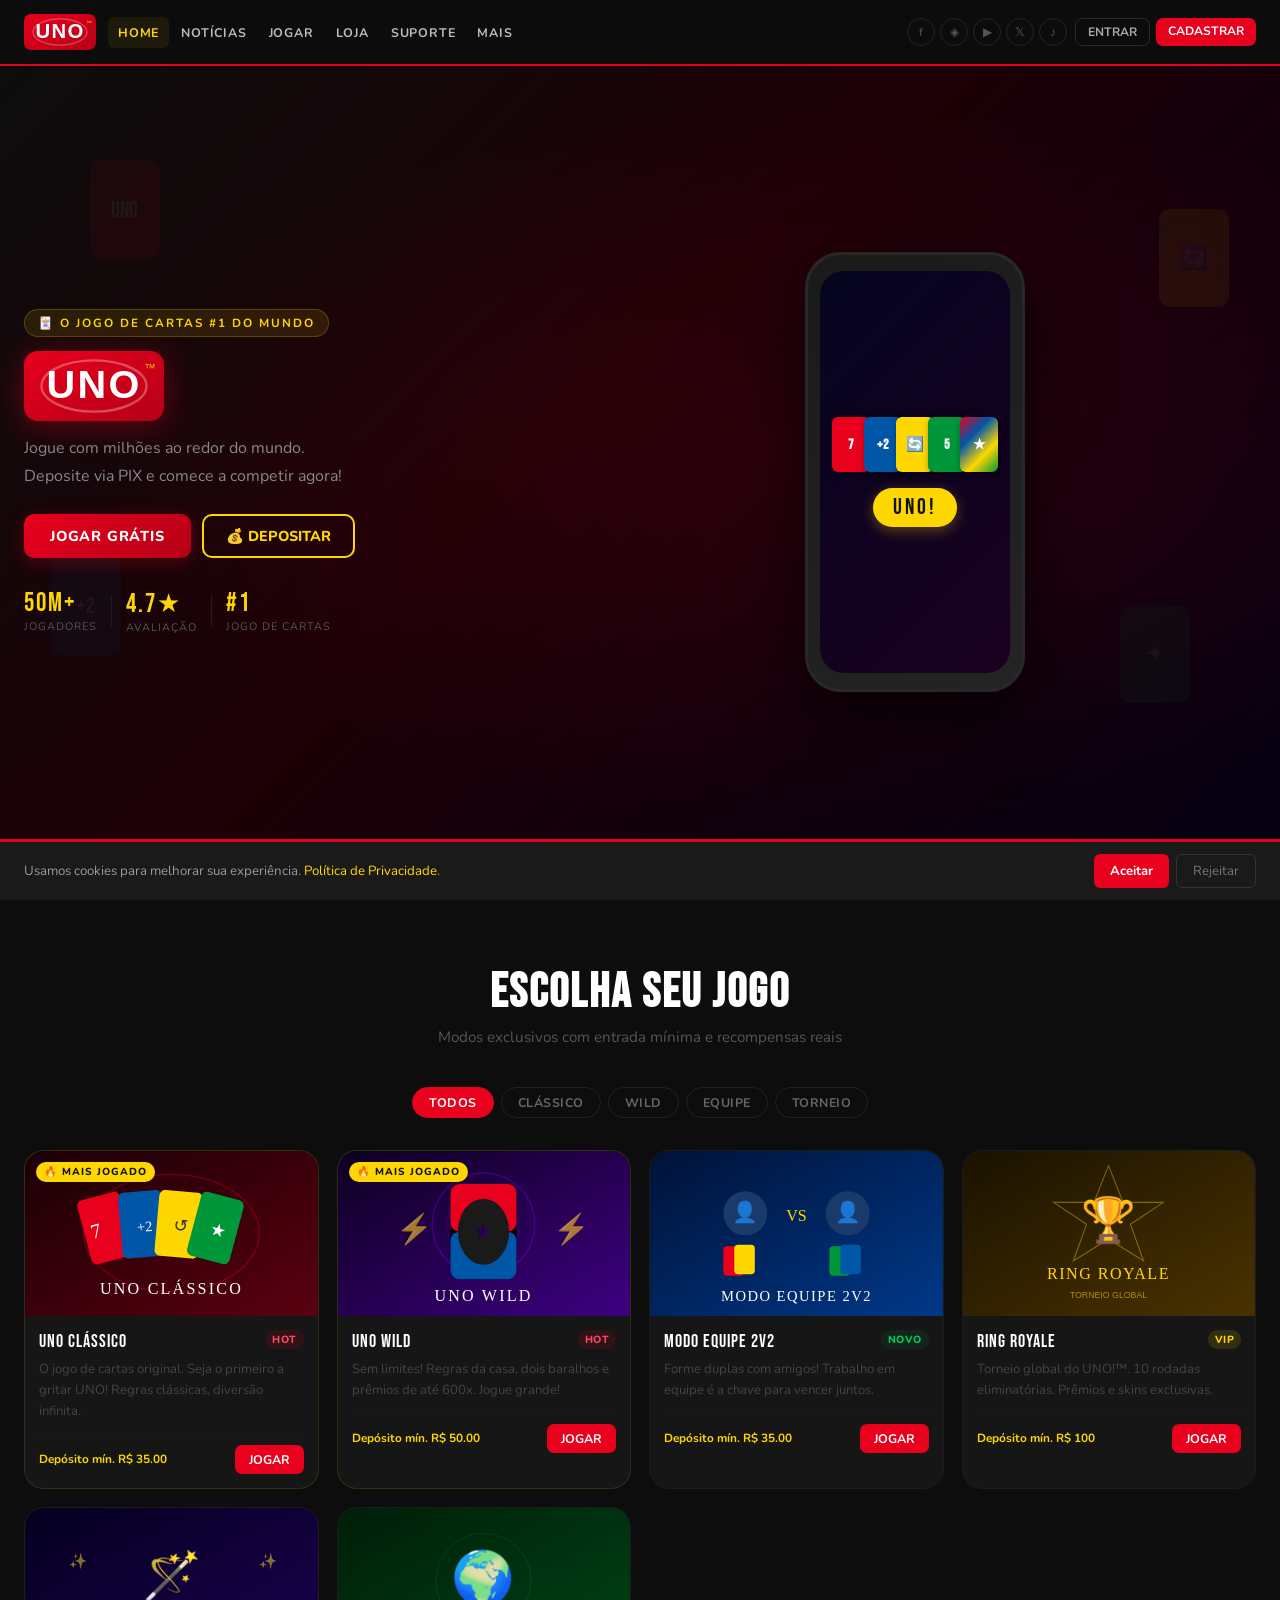
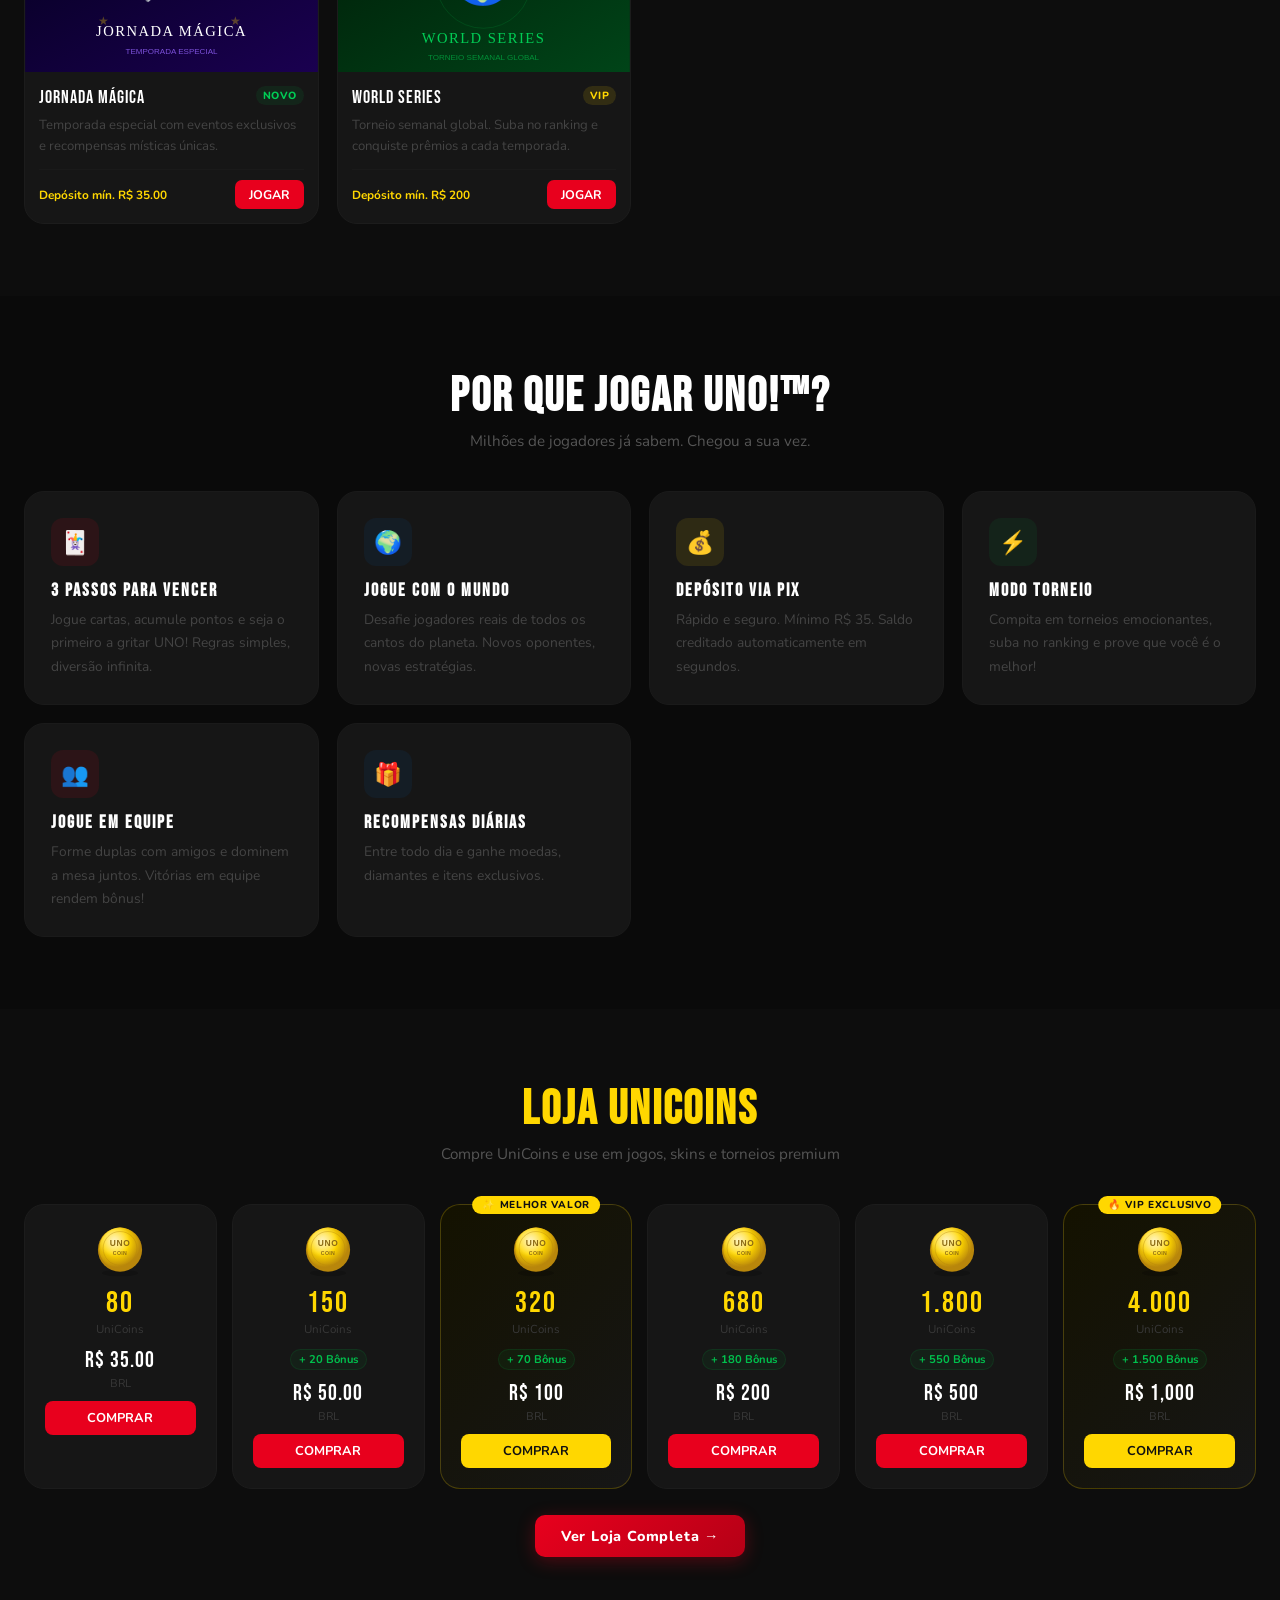
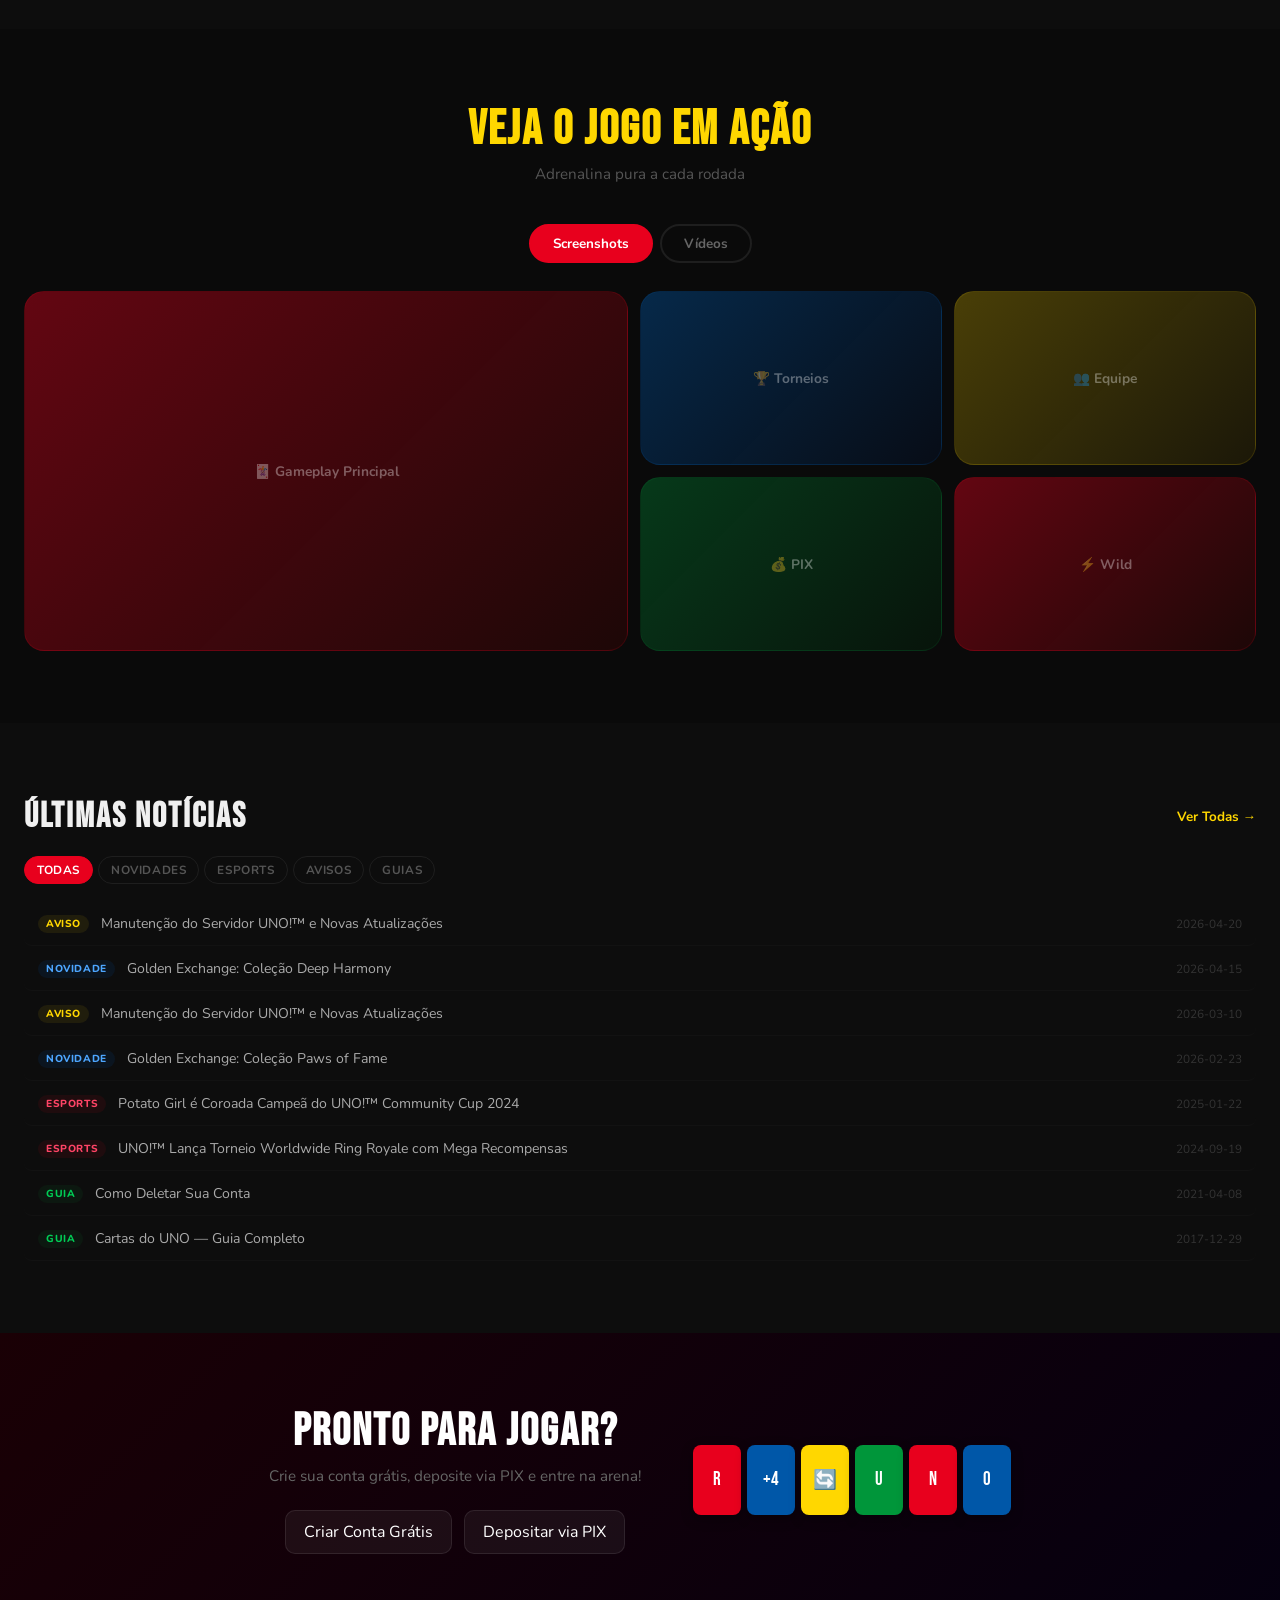
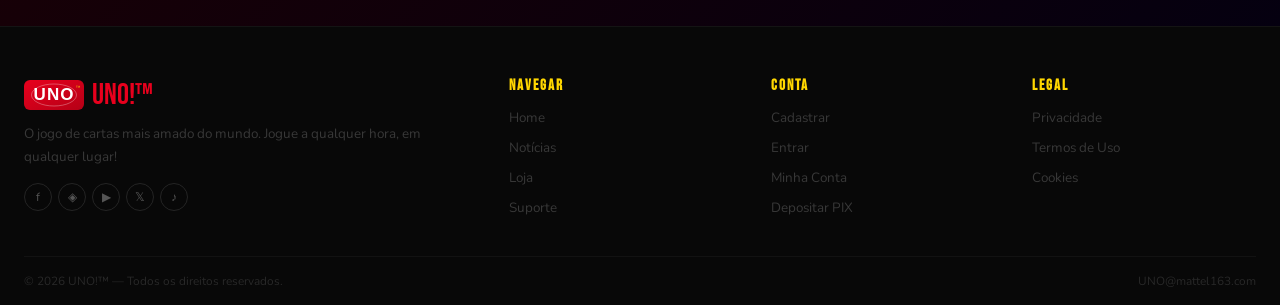
==== commit 0249c46c: "Add files via upload" ====
--- a/index.html
+++ b/index.html
@@ -1,817 +1,363 @@
 <!DOCTYPE html>
 <html lang="pt-BR">
 <head>
-    <meta charset="UTF-8">
-    <meta name="viewport" content="width=device-width, initial-scale=1.0">
-    <title>UNO Plataforma - Área do Usuário</title>
-    <style>
-        * {
-            box-sizing: border-box;
-            margin: 0;
-            padding: 0;
-            font-family: 'Segoe UI', Roboto, Helvetica, Arial, sans-serif;
-        }
-
-        body {
-            background-color: #0f172a;
-            color: #f8fafc;
-            display: flex;
-            min-height: 100vh;
-        }
-
-        /* Sidebar Navigation */
-        .sidebar {
-            width: 260px;
-            background-color: #1e293b;
-            border-right: 1px solid #334155;
-            display: flex;
-            flex-direction: column;
-            padding: 20px;
-        }
-
-        .logo-container {
-            display: flex;
-            align-items: center;
-            gap: 10px;
-            padding-bottom: 30px;
-            border-bottom: 1px solid #334155;
-            margin-bottom: 20px;
-        }
-
-        .logo-uno {
-            background: linear-gradient(135deg, #ef4444, #ea580c, #eab308, #22c55e);
-            color: white;
-            font-weight: 900;
-            font-size: 24px;
-            padding: 5px 15px;
-            border-radius: 8px;
-            box-shadow: 0 4px 10px rgba(0,0,0,0.3);
-            letter-spacing: 1px;
-            transform: rotate(-3deg);
-        }
-
-        .logo-text {
-            font-size: 18px;
-            font-weight: bold;
-            color: #f8fafc;
-        }
-
-        .nav-menu {
-            list-style: none;
-            display: flex;
-            flex-direction: column;
-            gap: 8px;
-        }
-
-        .nav-item {
-            display: flex;
-            align-items: center;
-            padding: 12px 16px;
-            border-radius: 8px;
-            color: #94a3b8;
-            text-decoration: none;
-            font-weight: 500;
-            transition: all 0.3s ease;
-            cursor: pointer;
-        }
-
-        .nav-item:hover, .nav-item.active {
-            background-color: #334155;
-            color: #f8fafc;
-        }
-
-        .nav-item.active {
-            border-left: 4px solid #ea580c;
-        }
-
-        .nav-item svg {
-            margin-right: 12px;
-            width: 20px;
-            height: 20px;
-        }
-
-        /* Main Content */
-        .main-content {
-            flex: 1;
-            padding: 30px;
-            overflow-y: auto;
-            background: radial-gradient(circle at top right, #1e1b4b, #0f172a);
-        }
-
-        .header-top {
-            display: flex;
-            justify-content: space-between;
-            align-items: center;
-            margin-bottom: 30px;
-        }
-
-        .balance-card-top {
-            background: linear-gradient(135deg, #1e293b, #0f172a);
-            border: 1px solid #334155;
-            padding: 10px 20px;
-            border-radius: 30px;
-            display: flex;
-            align-items: center;
-            gap: 15px;
-        }
-
-        .balance-label {
-            color: #94a3b8;
-            font-size: 14px;
-        }
-
-        .balance-value {
-            color: #22c55e;
-            font-weight: bold;
-            font-size: 18px;
-        }
-
-        /* App Screens */
-        .app-screen {
-            display: none;
-        }
-
-        .app-screen.active {
-            display: block;
-            animation: fadeIn 0.4s ease;
-        }
-
-        @keyframes fadeIn {
-            from { opacity: 0; transform: translateY(10px); }
-            to { opacity: 1; transform: translateY(0); }
-        }
-
-        /* Profile Screen Layout */
-        .profile-grid {
-            display: grid;
-            grid-template-columns: 1fr 2fr;
-            gap: 25px;
-        }
-
-        .profile-card {
-            background-color: #1e293b;
-            border: 1px solid #334155;
-            border-radius: 16px;
-            padding: 25px;
-            text-align: center;
-        }
-
-        .avatar-placeholder {
-            width: 100px;
-            height: 100px;
-            background: linear-gradient(135deg, #ea580c, #eab308);
-            border-radius: 50%;
-            margin: 0 auto 15px;
-            display: flex;
-            align-items: center;
-            justify-content: center;
-            font-size: 36px;
-            font-weight: bold;
-            color: white;
-            border: 4px solid #334155;
-        }
-
-        .user-name {
-            font-size: 20px;
-            margin-bottom: 5px;
-            font-weight: 600;
-        }
-
-        .user-meta {
-            color: #94a3b8;
-            font-size: 14px;
-            margin-bottom: 20px;
-        }
-
-        .wallet-actions-box {
-            background-color: #0f172a;
-            border-radius: 12px;
-            padding: 20px;
-            margin-top: 20px;
-        }
-
-        .wallet-balance-big {
-            font-size: 28px;
-            font-weight: bold;
-            color: #22c55e;
-            margin: 10px 0 20px;
-        }
-
-        .btn-group {
-            display: flex;
-            gap: 12px;
-        }
-
-        .btn {
-            flex: 1;
-            padding: 12px;
-            border: none;
-            border-radius: 8px;
-            font-weight: 600;
-            cursor: pointer;
-            transition: all 0.2s;
-            display: flex;
-            align-items: center;
-            justify-content: center;
-            gap: 8px;
-            font-size: 15px;
-        }
-
-        .btn-deposit {
-            background-color: #22c55e;
-            color: #0f172a;
-        }
-
-        .btn-deposit:hover {
-            background-color: #16a34a;
-            transform: translateY(-2px);
-        }
-
-        .btn-withdraw {
-            background-color: #ea580c;
-            color: white;
-        }
-
-        .btn-withdraw:hover {
-            background-color: #c2410c;
-            transform: translateY(-2px);
-        }
-
-        .profile-details-card {
-            background-color: #1e293b;
-            border: 1px solid #334155;
-            border-radius: 16px;
-            padding: 25px;
-        }
-
-        .section-title {
-            font-size: 18px;
-            margin-bottom: 20px;
-            font-weight: 600;
-            border-bottom: 1px solid #334155;
-            padding-bottom: 10px;
-            color: #f1f5f9;
-        }
-
-        .info-row {
-            display: flex;
-            justify-content: space-between;
-            padding: 14px 0;
-            border-bottom: 1px solid #334155;
-            font-size: 15px;
-        }
-
-        .info-row:last-child {
-            border-bottom: none;
-        }
-
-        .info-label {
-            color: #94a3b8;
-        }
-
-        .info-value {
-            color: #f1f5f9;
-            font-weight: 500;
-        }
-
-        /* Financial Transaction Modals/Panels */
-        .financial-panel {
-            background-color: #1e293b;
-            border: 1px solid #334155;
-            border-radius: 16px;
-            padding: 25px;
-            margin-top: 25px;
-            display: none;
-        }
-
-        .financial-panel.active {
-            display: block;
-            animation: fadeIn 0.3s ease;
-        }
-
-        .amount-grid {
-            display: grid;
-            grid-template-columns: repeat(4, 1fr);
-            gap: 12px;
-            margin-bottom: 20px;
-        }
-
-        .amount-option {
-            background-color: #0f172a;
-            border: 2px solid #334155;
-            border-radius: 8px;
-            padding: 15px;
-            text-align: center;
-            font-weight: bold;
-            font-size: 16px;
-            cursor: pointer;
-            transition: all 0.2s;
-        }
-
-        .amount-option:hover, .amount-option.selected {
-            border-color: #22c55e;
-            background-color: rgba(34, 197, 94, 0.1);
-            color: #22c55e;
-        }
-
-        .input-group {
-            margin-bottom: 20px;
-        }
-
-        .input-group label {
-            display: block;
-            color: #94a3b8;
-            margin-bottom: 8px;
-            font-size: 14px;
-        }
-
-        .input-control {
-            width: 100%;
-            background-color: #0f172a;
-            border: 1px solid #334155;
-            border-radius: 8px;
-            padding: 12px 16px;
-            color: white;
-            font-size: 16px;
-            outline: none;
-            transition: border-color 0.2s;
-        }
-
-        .input-control:focus {
-            border-color: #ea580c;
-        }
-
-        select.input-control {
-            cursor: pointer;
-        }
-
-        .btn-action-submit {
-            width: 100%;
-            padding: 14px;
-            border: none;
-            border-radius: 8px;
-            font-size: 16px;
-            font-weight: bold;
-            cursor: pointer;
-            transition: background 0.2s;
-        }
-
-        .btn-deposit-submit {
-            background-color: #22c55e;
-            color: #0f172a;
-        }
-
-        .btn-deposit-submit:hover {
-            background-color: #16a34a;
-        }
-
-        .btn-withdraw-submit {
-            background-color: #ea580c;
-            color: white;
-        }
-
-        .btn-withdraw-submit:hover {
-            background-color: #c2410c;
-        }
-
-        /* Promo / Referral Screen */
-        .promo-banner {
-            width: 100%;
-            background: linear-gradient(135deg, #7c3aed, #4338ca);
-            border-radius: 16px;
-            padding: 40px;
-            position: relative;
-            overflow: hidden;
-            margin-bottom: 30px;
-            box-shadow: 0 10px 25px rgba(0,0,0,0.4);
-            border: 1px solid rgba(255,255,255,0.1);
-            text-align: center;
-        }
-
-        /* Fallback mockup for attached banner image */
-        .promo-banner-fallback {
-            background: linear-gradient(90deg, #ef4444 0%, #ea580c 25%, #eab308 50%, #22c55e 75%, #ef4444 100%);
-            padding: 35px;
-            border-radius: 12px;
-            font-weight: 900;
-            text-transform: uppercase;
-            font-size: 28px;
-            letter-spacing: 2px;
-            text-shadow: 2px 4px 10px rgba(0,0,0,0.5);
-            color: #fff;
-            margin-bottom: 25px;
-            box-shadow: inset 0 0 100px rgba(0,0,0,0.2);
-        }
-
-        .promo-title-badge {
-            background-color: #eab308;
-            color: #0f172a;
-            padding: 6px 14px;
-            border-radius: 20px;
-            font-weight: bold;
-            font-size: 14px;
-            display: inline-block;
-            margin-bottom: 15px;
-        }
-
-        .explanation-card {
-            background-color: #1e293b;
-            border: 1px solid #334155;
-            border-radius: 16px;
-            padding: 30px;
-            margin-bottom: 25px;
-        }
-
-        .copy-highlight-yellow {
-            color: #eab308;
-            font-weight: bold;
-        }
-
-        .copy-highlight-green {
-            color: #22c55e;
-            font-weight: bold;
-        }
-
-        .copy-highlight-red {
-            color: #ef4444;
-            font-weight: bold;
-        }
-
-        .steps-container {
-            display: grid;
-            grid-template-columns: repeat(3, 1fr);
-            gap: 20px;
-            margin: 25px 0;
-        }
-
-        .step-item {
-            background-color: #0f172a;
-            border: 1px solid #334155;
-            border-radius: 12px;
-            padding: 20px;
-            text-align: center;
-            position: relative;
-        }
-
-        .step-number {
-            width: 36px;
-            height: 36px;
-            background-color: #ea580c;
-            color: white;
-            border-radius: 50%;
-            display: flex;
-            align-items: center;
-            justify-content: center;
-            font-weight: bold;
-            margin: 0 auto 15px;
-            font-size: 16px;
-        }
-
-        .affiliate-section {
-            background-color: #1e293b;
-            border: 2px dashed #ea580c;
-            border-radius: 16px;
-            padding: 25px;
-            text-align: center;
-        }
-
-        .link-generator-container {
-            display: flex;
-            gap: 10px;
-            max-width: 600px;
-            margin: 20px auto 0;
-        }
-
-        .generated-link-input {
-            flex: 1;
-            background-color: #0f172a;
-            border: 1px solid #334155;
-            border-radius: 8px;
-            padding: 14px;
-            color: #94a3b8;
-            font-size: 14px;
-            font-family: monospace;
-        }
-
-        .btn-copy-link {
-            background-color: #ea580c;
-            color: white;
-            padding: 0 25px;
-            border: none;
-            border-radius: 8px;
-            font-weight: bold;
-            cursor: pointer;
-            transition: background 0.2s;
-        }
-
-        .btn-copy-link:hover {
-            background-color: #c2410c;
-        }
-
-        .toast-notification {
-            position: fixed;
-            bottom: 20px;
-            right: 20px;
-            background-color: #22c55e;
-            color: #0f172a;
-            padding: 12px 24px;
-            border-radius: 8px;
-            font-weight: bold;
-            box-shadow: 0 4px 12px rgba(0,0,0,0.3);
-            display: none;
-            animation: slideIn 0.3s ease;
-            z-index: 1000;
-        }
-
-        @keyframes slideIn {
-            from { transform: translateX(100%); }
-            to { transform: translateX(0); }
-        }
-    </style>
+<meta charset="UTF-8"><meta name="viewport" content="width=device-width,initial-scale=1.0">
+<meta name="description" content="UNO!™ — O jogo de cartas #1 do mundo. Jogue online, deposite via PIX e compita com jogadores do mundo todo!">
+<title>UNO!™ – O Jogo de Cartas Oficial</title>
+<link rel="stylesheet" href="css/style.css">
+<link href="https://fonts.googleapis.com/css2?family=Bebas+Neue&family=Nunito:wght@400;600;700;800;900&display=swap" rel="stylesheet">
 </head>
 <body>
 
-    <!-- Sidebar Menu -->
-    <div class="sidebar">
-        <div class="logo-container">
-            <div class="logo-uno">UNO</div>
-            <div class="logo-text">PlayPlatform</div>
-        </div>
-        <ul class="nav-menu">
-            <a href="#" class="nav-item" onclick="switchTab('dashboard')">
-                <svg xmlns="http://www.w3.org/2000/svg" fill="none" viewBox="0 0 24 24" stroke-width="1.5" stroke="currentColor">
-                  <path stroke-linecap="round" stroke-linejoin="round" d="M2.25 12l8.954-8.955c.44-.439 1.152-.439 1.591 0L21.75 12M4.5 9.75v10.125c0 .621.504 1.125 1.125 1.125H9.75v-4.875c0-.621.504-1.125 1.125-1.125h2.25c.621 0 1.125.504 1.125 1.125V21h4.125c.621 0 1.125-.504 1.125-1.125V9.75M8.25 21h8.25" />
-                </svg>
-                Início
-            </a>
-            <a href="#" class="nav-item active" id="profile-menu-btn" onclick="switchTab('profile')">
-                <svg xmlns="http://www.w3.org/2000/svg" fill="none" viewBox="0 0 24 24" stroke-width="1.5" stroke="currentColor">
-                  <path stroke-linecap="round" stroke-linejoin="round" d="M15.75 6a3.75 3.75 0 11-7.5 0 3.75 3.75 0 017.5 0zM4.501 20.118a7.5 7.5 0 0114.998 0A17.933 17.933 0 0112 21.75c-2.676 0-5.216-.584-7.499-1.632z" />
-                </svg>
-                Meu Perfil
-            </a>
-            <a href="#" class="nav-item" id="promo-menu-btn" onclick="switchTab('promo')">
-                <svg xmlns="http://www.w3.org/2000/svg" fill="none" viewBox="0 0 24 24" stroke-width="1.5" stroke="currentColor">
-                  <path stroke-linecap="round" stroke-linejoin="round" d="M21 11.25v8.25a1.5 1.5 0 01-1.5 1.5H5.25a1.5 1.5 0 01-1.5-1.5v-8.25M12 4.5v15m0-15l3 3m-3-3l-3 3M3.75 18h16.5" />
-                </svg>
-                Indique e Ganhe
-            </a>
-        </ul>
-    </div>
-
-    <!-- Main Section Content -->
-    <div class="main-content">
-        <div class="header-top">
-            <h1 id="screen-title">Meu Perfil</h1>
-            <div class="balance-card-top">
-                <span class="balance-label">Saldo Disponível:</span>
-                <span class="balance-value" id="global-balance">R$ 150,00</span>
-            </div>
-        </div>
-
-        <!-- SCREEN: PROFILE -->
-        <div id="screen-profile" class="app-screen active">
-            <div class="profile-grid">
-                <div class="profile-card">
-                    <div class="avatar-placeholder">U</div>
-                    <div class="user-name">Jogador_UnoVIP</div>
-                    <div class="user-meta">ID da Conta: #872910</div>
-                    
-                    <div class="wallet-actions-box">
-                        <div style="font-size: 14px; color: #94a3b8;">Carteira Digital</div>
-                        <div class="wallet-balance-big" id="wallet-balance">R$ 150,00</div>
-                        <div class="btn-group">
-                            <button class="btn btn-deposit" onclick="showFinancial('deposit')">
-                                Depósito
-                            </button>
-                            <button class="btn btn-withdraw" onclick="showFinancial('withdraw')">
-                                Saque
-                            </button>
-                        </div>
-                    </div>
-                </div>
-
-                <div class="profile-details-card">
-                    <div class="section-title">Dados Gerais e Estatísticas</div>
-                    <div class="info-row">
-                        <span class="info-label">E-mail Cadastrado</span>
-                        <span class="info-value">jogador***@gmail.com</span>
-                    </div>
-                    <div class="info-row">
-                        <span class="info-label">Celular / Telefone</span>
-                        <span class="info-value">(11) 99***-**43</span>
-                    </div>
-                    <div class="info-row">
-                        <span class="info-label">Tipo de Conta</span>
-                        <span class="info-value" style="color: #eab308;">Premium VIP</span>
-                    </div>
-                    <div class="info-row">
-                        <span class="info-label">Indicações Ativas</span>
-                        <span class="info-value">12 Amigos</span>
-                    </div>
-                    <div class="info-row">
-                        <span class="info-label">Bônus Acumulados</span>
-                        <span class="info-value" style="color: #22c55e;">R$ 3.600,00</span>
-                    </div>
-                </div>
-            </div>
-
-            <!-- Deposit Workflow Area -->
-            <div id="panel-deposit" class="financial-panel">
-                <div class="section-title">Efetuar Novo Depósito</div>
-                <p style="color: #94a3b8; margin-bottom: 15px; font-size: 14px;">Selecione um dos valores rápidos ou digite o valor desejado para gerar o código Pix Copia e Cola.</p>
-                
-                <div class="amount-grid">
-                    <div class="amount-option" onclick="selectAmount(20, this)">R$ 20</div>
-                    <div class="amount-option" onclick="selectAmount(35, this)">R$ 35</div>
-                    <div class="amount-option" onclick="selectAmount(50, this)">R$ 50</div>
-                    <div class="amount-option" onclick="selectAmount(100, this)">R$ 100</div>
-                </div>
-
-                <div class="input-group">
-                    <label>Valor Personalizado (R$)</label>
-                    <input type="number" id="deposit-amount-input" class="input-control" value="20" min="20">
-                </div>
-
-                <button class="btn-action-submit btn-deposit-submit" onclick="executeAction('deposit')">Gerar Código Pix de Depósito</button>
-            </div>
-
-            <!-- Withdraw Workflow Area -->
-            <div id="panel-withdraw" class="financial-panel">
-                <div class="section-title">Solicitar Saque via Pix</div>
-                <p style="color: #94a3b8; margin-bottom: 15px; font-size: 14px;">Transfira seus ganhos diretamente para sua conta bancária de forma imediata.</p>
-                
-                <div class="input-group">
-                    <label>Tipo de Chave Pix</label>
-                    <select class="input-control" id="pix-type">
-                        <option value="cpf">CPF</option>
-                        <option value="email">E-mail</option>
-                        <option value="phone">Celular</option>
-                        <option value="random">Chave Aleatória</option>
-                    </select>
-                </div>
-
-                <div class="input-group">
-                    <label>Insira a Chave Pix</label>
-                    <input type="text" class="input-control" id="pix-key-field" placeholder="Digite sua chave pix aqui">
-                </div>
-
-                <div class="input-group">
-                    <label>Valor do Resgate (R$)</label>
-                    <input type="number" class="input-control" id="withdraw-amount-input" value="50" min="10">
-                </div>
-
-                <button class="btn-action-submit btn-withdraw-submit" onclick="executeAction('withdraw')">Solicitar Saque Imediato</button>
-            </div>
-        </div>
-
-        <!-- SCREEN: PROMO / REFERRAL -->
-        <div id="screen-promo" class="app-screen">
-            <!-- Promotional Header / Banner -->
-            <div class="promo-banner">
-                <div class="promo-banner-fallback">
-                    CONVIDE UM AMIGO E GANHE UNO!
-                </div>
-                <div class="promo-title-badge">SUPER PROMOÇÃO ATIVA</div>
-                <h2 style="font-size: 28px; font-weight: 800; margin-bottom: 10px;">A INDICAÇÃO VALE <span class="copy-highlight-yellow">R$ 300,00</span> PARA VOCÊ!</h2>
-                <p style="color: #e2e8f0; font-size: 16px;">Compartilhe a paixão do UNO com seus amigos e encha sua carteira de bônus reais.</p>
-            </div>
-
-            <div class="explanation-card">
-                <div class="section-title">Como Funciona o Indique e Ganhe?</div>
-                <p style="font-size: 16px; line-height: 1.6; color: #cbd5e1;">
-                    Ganhos ilimitados ao seu alcance! Veja como é extremamente simples faturar: <br><br>
-                    Para cada novo amigo que se registrar através do seu link exclusivo de afiliado e efetuar um <span class="copy-highlight-yellow">depósito mínimo inicial de apenas R$ 35,00</span>, você receberá instantaneamente um bônus extraordinário de <span class="copy-highlight-green">R$ 300,00 diretamente no seu painel de controle!</span>
-                </p>
-                
-                <div class="steps-container">
-                    <div class="step-item">
-                        <div class="step-number">1</div>
-                        <h4 style="margin-bottom: 8px;">Copie seu Link</h4>
-                        <p style="font-size: 13px; color: #94a3b8;">Gere seu código customizado logo abaixo de forma instantânea.</p>
-                    </div>
-                    <div class="step-item">
-                        <div class="step-number">2</div>
-                        <h4 style="margin-bottom: 8px;">Amigo Deposita R$ 35</h4>
-                        <p style="font-size: 13px; color: #94a3b8;">Seu indicado se cadastra e faz um primeiro aporte de <span class="copy-highlight-red">R$ 35 ou mais</span>.</p>
-                    </div>
-                    <div class="step-item">
-                        <div class="step-number">3</div>
-                        <h4 style="margin-bottom: 8px;">Fature R$ 300!</h4>
-                        <p style="font-size: 13px; color: #94a3b8;">O saldo promocional é creditado diretamente na sua conta.</p>
-                    </div>
-                </div>
-
-                <p style="font-size: 13px; color: #94a3b8; text-align: center; border-top: 1px solid #334155; padding-top: 15px;">
-                    * Atenção: Campanha autorizada de acordo com os termos de uso. Proibida a criação de contas duplicadas do mesmo usuário.
-                </p>
-            </div>
-
-            <div class="affiliate-section">
-                <h3 style="font-size: 18px; font-weight: 600; margin-bottom: 5px;">Seu Link de Afiliado Customizado</h3>
-                <p style="color: #94a3b8; font-size: 14px;">Clique no botão abaixo para gerar e copiar o link promocional com seu ID exclusivo.</p>
-                
-                <div class="link-generator-container">
-                    <input type="text" id="affiliate-link-field" class="generated-link-input" readonly value="Clique em Gerar para obter seu link...">
-                    <button class="btn-copy-link" onclick="generateAndCopyAffiliate()">Gerar Link de Afiliado</button>
-                </div>
-            </div>
-        </div>
-
-    </div>
-
-    <!-- Toast Success System -->
-    <div id="toast" class="toast-notification">Copiado com sucesso!</div>
-
-    <script>
-        function switchTab(tabName) {
-            // Screen elements
-            const profileScreen = document.getElementById('screen-profile');
-            const promoScreen = document.getElementById('screen-promo');
-            const screenTitle = document.getElementById('screen-title');
-            
-            // Menu elements
-            const profileBtn = document.getElementById('profile-menu-btn');
-            const promoBtn = document.getElementById('promo-menu-btn');
-
-            if(tabName === 'profile') {
-                profileScreen.classList.add('active');
-                promoScreen.classList.remove('active');
-                profileBtn.classList.add('active');
-                promoBtn.classList.remove('active');
-                screenTitle.innerText = "Meu Perfil";
-            } else if (tabName === 'promo') {
-                promoScreen.classList.add('active');
-                profileScreen.classList.remove('active');
-                promoBtn.classList.add('active');
-                profileBtn.classList.remove('active');
-                screenTitle.innerText = "Promoção / Indique e Ganhe";
-            } else {
-                alert("Esta é uma demonstração completa do fluxo. Clique em 'Meu Perfil' ou 'Indique e Ganhe'!");
-            }
-        }
-
-        function showFinancial(type) {
-            const depPanel = document.getElementById('panel-deposit');
-            const withPanel = document.getElementById('panel-withdraw');
-
-            if(type === 'deposit') {
-                depPanel.classList.add('active');
-                withPanel.classList.remove('active');
-                depPanel.scrollIntoView({ behavior: 'smooth' });
-            } else {
-                withPanel.classList.add('active');
-                depPanel.classList.remove('active');
-                withPanel.scrollIntoView({ behavior: 'smooth' });
-            }
-        }
-
-        function selectAmount(val, element) {
-            document.getElementById('deposit-amount-input').value = val;
-            
-            // Highlight select design
-            const options = document.querySelectorAll('.amount-option');
-            options.forEach(opt => opt.classList.remove('selected'));
-            element.classList.add('selected');
-        }
-
-        function executeAction(type) {
-            const toast = document.getElementById('toast');
-            if(type === 'deposit') {
-                const amount = document.getElementById('deposit-amount-input').value;
-                toast.innerText = "Código Pix de R$ " + amount + " gerado com sucesso!";
-            } else {
-                const amount = document.getElementById('withdraw-amount-input').value;
-                const key = document.getElementById('pix-key-field').value;
-                if(!key) {
-                    alert("Por favor, insira sua chave Pix para continuar.");
-                    return;
-                }
-                toast.innerText = "Solicitação de saque de R$ " + amount + " enviada!";
-            }
-            
-            toast.style.display = 'block';
-            setTimeout(() => {
-                toast.style.display = 'none';
-            }, 3500);
-        }
-
-        function generateAndCopyAffiliate() {
-            const linkField = document.getElementById('affiliate-link-field');
-            const randomId = Math.floor(100000 + Math.random() * 900000);
-            const generatedUrl = window.location.origin + "/cadastro?ref=uno" + randomId;
-            
-            linkField.value = generatedUrl;
-            linkField.select();
-            document.execCommand('copy');
-
-            const toast = document.getElementById('toast');
-            toast.innerText = "Link de Afiliado copiado para a área de transferência!";
-            toast.style.display = 'block';
-            setTimeout(() => {
-                toast.style.display = 'none';
-            }, 3500);
-        }
-    </script>
+<!-- COOKIE -->
+<div id="cookieBanner" class="cookie-banner">
+  <p>Usamos cookies para melhorar sua experiência. <a href="pages/privacy.html">Política de Privacidade</a>.</p>
+  <div class="cookie-btns"><button onclick="acceptCookies()" class="btn-accept">Aceitar</button><button onclick="rejectCookies()" class="btn-reject">Rejeitar</button></div>
+</div>
+
+<!-- EXTERNAL MODAL -->
+<div id="externalModal" class="modal-overlay" style="display:none"><div class="modal-box"><h3>Ei!</h3><p>Você está saindo do UNO!™ para outro site com política separada.</p><div class="modal-btns"><button onclick="closeModal()" class="btn-goback">VOLTAR</button><button onclick="continueExternal()" class="btn-continue">CONTINUAR</button></div></div></div>
+
+<!-- BUY COINS MODAL -->
+<div id="buyCoinModal" class="modal-overlay" style="display:none"><div class="modal-box"><button class="modal-close-x" onclick="closeBuyModal()">✕</button><h3>💰 Comprar UniCoins</h3><p id="bcPkgName" style="font-size:1.3rem;color:var(--yellow);font-family:'Bebas Neue',sans-serif;letter-spacing:2px;margin-bottom:4px"></p><p>Preço: <strong id="bcPkgPrice" style="color:#fff;font-size:1.1rem"></strong></p><p id="bcPkgBonus" style="color:var(--green-light);font-size:.82rem;min-height:18px"></p><div class="modal-btns" style="margin-top:16px"><button onclick="closeBuyModal()" class="btn-goback">CANCELAR</button><button onclick="confirmBuyCoins()" class="btn-continue">PAGAR VIA PIX</button></div></div></div>
+
+<!-- NAVBAR -->
+<nav class="navbar" id="navbar">
+  <div class="nav-container">
+    <a href="index.html" class="nav-logo-wrap">
+      <img src="img/uno-logo.svg" alt="UNO" class="nav-logo-img">
+    </a>
+    <button class="nav-toggle" onclick="toggleMenu()"><span></span><span></span><span></span></button>
+    <ul class="nav-links" id="navLinks">
+      <li><a href="index.html" class="active" id="nav-home">HOME</a></li>
+      <li><a href="pages/news.html" id="nav-news">NOTÍCIAS</a></li>
+      <li class="dropdown"><a href="#" id="nav-play">JOGAR ▾</a><ul class="dropdown-menu">
+        <li><a href="pages/register.html">🎮 Criar Conta Grátis</a></li>
+        <li><a href="pages/login.html">🔑 Entrar e Jogar</a></li>
+        <li><a href="pages/deposit.html">💰 Depositar via PIX</a></li>
+      </ul></li>
+      <li><a href="pages/shop.html" id="nav-shop">LOJA</a></li>
+      <li><a href="pages/support.html" id="nav-support">SUPORTE</a></li>
+      <li class="dropdown"><a href="#" id="nav-more">MAIS ▾</a><ul class="dropdown-menu">
+        <li><a href="#" onclick="openExternal('https://phase10.com');return false;">Phase10</a></li>
+        <li><a href="#" onclick="openExternal('https://skipbo.com');return false;">Skip-Bo™</a></li>
+        <li><a href="#" onclick="openExternal('https://uno.mattel.com');return false;">UNO Wonder™</a></li>
+      </ul></li>
+    </ul>
+    <div class="nav-right">
+      <div class="nav-balance" id="navBalance"></div>
+      <div class="nav-social">
+        <a href="#" onclick="openExternal('https://facebook.com/UNOnow');return false;" class="soc-icon">f</a>
+        <a href="#" class="soc-icon">◈</a><a href="#" class="soc-icon">▶</a>
+        <a href="#" class="soc-icon">𝕏</a><a href="#" class="soc-icon">♪</a>
+      </div>
+      <div class="nav-auth-btns" id="navAuthBtns">
+        <a href="pages/login.html" class="btn-ln">ENTRAR</a>
+        <a href="pages/register.html" class="btn-rn">CADASTRAR</a>
+      </div>
+    </div>
+  </div>
+</nav>
+
+<!-- HERO -->
+<section class="hero">
+  <div class="cf-r card-float">UNO</div><div class="cf-b card-float">+2</div>
+  <div class="cf-y card-float">🔄</div><div class="cf-g card-float">✦</div>
+  <div class="hero-content">
+    <div class="hero-badge" id="heroBadge">🃏 O JOGO DE CARTAS #1 DO MUNDO</div>
+    <img src="img/uno-logo.svg" alt="UNO!™" class="hero-logo-img">
+    <p class="hero-sub" id="heroSub">Jogue com milhões ao redor do mundo.<br>Deposite via PIX e comece a competir agora!</p>
+    <div class="hero-actions">
+      <a href="pages/register.html" class="btn-hp" id="btnPlay">JOGAR GRÁTIS</a>
+      <a href="pages/deposit.html" class="btn-hs" id="btnDeposit">💰 DEPOSITAR</a>
+    </div>
+    <div class="hero-stats">
+      <div class="hstat"><span class="hstat-n">50M+</span><span class="hstat-l" data-stat-players>Jogadores</span></div>
+      <div class="hstat-div"></div>
+      <div class="hstat"><span class="hstat-n">4.7★</span><span class="hstat-l" data-stat-rating>Avaliação</span></div>
+      <div class="hstat-div"></div>
+      <div class="hstat"><span class="hstat-n">#1</span><span class="hstat-l" data-stat-rank>Jogo de Cartas</span></div>
+    </div>
+  </div>
+  <div class="hero-img">
+    <div class="phone-wrap"><div class="phone-scr"><div class="gp-inner">
+      <div class="gp-cards">
+        <div class="gp-card gc-r">7</div><div class="gp-card gc-b">+2</div>
+        <div class="gp-card gc-y">🔄</div><div class="gp-card gc-g">5</div>
+        <div class="gp-card gc-w">★</div>
+      </div>
+      <div class="gp-uno">UNO!</div>
+    </div></div></div>
+  </div>
+</section>
+
+<!-- TICKER -->
+<div class="news-ticker"><span class="ticker-lbl">🔴 AO VIVO</span>
+  <div class="ticker-track">
+    <span>⚡ Manutenção do servidor UNO!™ — 20/04/2026</span>
+    <span>🏆 Golden Exchange: Coleção Deep Harmony — 15/04/2026</span>
+    <span>🎮 Novos modos de jogo disponíveis!</span>
+    <span>🌍 Torneio Ring Royale com recompensas épicas</span>
+    <span>💰 Depósito via PIX instantâneo — mínimo R$ 35</span>
+    <span>⚡ Manutenção do servidor UNO!™ — 20/04/2026</span>
+    <span>🏆 Golden Exchange: Coleção Deep Harmony — 15/04/2026</span>
+    <span>🎮 Novos modos de jogo disponíveis!</span>
+    <span>🌍 Torneio Ring Royale com recompensas épicas</span>
+    <span>💰 Depósito via PIX instantâneo — mínimo R$ 35</span>
+  </div>
+</div>
+
+<!-- GAMES -->
+<section class="games-section" id="jogos">
+  <div class="sec-wrap">
+    <div class="sec-hdr">
+      <h2 id="gamesTitle">Escolha Seu Jogo</h2>
+      <p id="gamesSub">Modos exclusivos com entrada mínima e recompensas reais</p>
+    </div>
+    <div class="game-tabs">
+      <button class="gtab active" onclick="switchGameTab('all')">TODOS</button>
+      <button class="gtab" onclick="switchGameTab('classic')">CLÁSSICO</button>
+      <button class="gtab" onclick="switchGameTab('wild')">WILD</button>
+      <button class="gtab" onclick="switchGameTab('team')">EQUIPE</button>
+      <button class="gtab" onclick="switchGameTab('tournament')">TORNEIO</button>
+    </div>
+    <div class="games-grid">
+      <div class="game-card-item featured" data-type="classic" onclick="playGame('UNO Clássico')">
+        <div class="featured-badge">🔥 MAIS JOGADO</div>
+        <img src="img/game-classic.svg" alt="UNO Clássico" class="game-thumb">
+        <div class="game-info">
+          <div class="game-info-top"><span class="game-name">UNO Clássico</span><span class="gbadge gb-hot">HOT</span></div>
+          <p class="game-desc">O jogo de cartas original. Seja o primeiro a gritar UNO! Regras clássicas, diversão infinita.</p>
+          <div class="game-footer">
+            <span class="game-min-dep"><span class="game-min-label">Depósito mín.</span> <span class="price-brl" data-brl="35">R$ 35</span></span>
+            <button class="btn-play">JOGAR</button>
+          </div>
+        </div>
+      </div>
+      <div class="game-card-item featured" data-type="wild" onclick="playGame('UNO Wild')">
+        <div class="featured-badge">🔥 MAIS JOGADO</div>
+        <img src="img/game-wild.svg" alt="UNO Wild" class="game-thumb">
+        <div class="game-info">
+          <div class="game-info-top"><span class="game-name">UNO Wild</span><span class="gbadge gb-hot">HOT</span></div>
+          <p class="game-desc">Sem limites! Regras da casa, dois baralhos e prêmios de até 600x. Jogue grande!</p>
+          <div class="game-footer">
+            <span class="game-min-dep"><span class="game-min-label">Depósito mín.</span> <span class="price-brl" data-brl="50">R$ 50</span></span>
+            <button class="btn-play">JOGAR</button>
+          </div>
+        </div>
+      </div>
+      <div class="game-card-item" data-type="team" onclick="playGame('UNO Equipe 2v2')">
+        <img src="img/game-team.svg" alt="UNO Equipe" class="game-thumb">
+        <div class="game-info">
+          <div class="game-info-top"><span class="game-name">Modo Equipe 2v2</span><span class="gbadge gb-new">NOVO</span></div>
+          <p class="game-desc">Forme duplas com amigos! Trabalho em equipe é a chave para vencer juntos.</p>
+          <div class="game-footer">
+            <span class="game-min-dep"><span class="game-min-label">Depósito mín.</span> <span class="price-brl" data-brl="35">R$ 35</span></span>
+            <button class="btn-play">JOGAR</button>
+          </div>
+        </div>
+      </div>
+      <div class="game-card-item" data-type="tournament" onclick="playGame('Ring Royale')">
+        <img src="img/game-royale.svg" alt="Ring Royale" class="game-thumb">
+        <div class="game-info">
+          <div class="game-info-top"><span class="game-name">Ring Royale</span><span class="gbadge gb-vip">VIP</span></div>
+          <p class="game-desc">Torneio global do UNO!™. 10 rodadas eliminatórias. Prêmios e skins exclusivas.</p>
+          <div class="game-footer">
+            <span class="game-min-dep"><span class="game-min-label">Depósito mín.</span> <span class="price-brl" data-brl="100">R$ 100</span></span>
+            <button class="btn-play">JOGAR</button>
+          </div>
+        </div>
+      </div>
+      <div class="game-card-item" data-type="classic" onclick="playGame('Jornada Mágica')">
+        <img src="img/game-magic.svg" alt="Jornada Mágica" class="game-thumb">
+        <div class="game-info">
+          <div class="game-info-top"><span class="game-name">Jornada Mágica</span><span class="gbadge gb-new">NOVO</span></div>
+          <p class="game-desc">Temporada especial com eventos exclusivos e recompensas místicas únicas.</p>
+          <div class="game-footer">
+            <span class="game-min-dep"><span class="game-min-label">Depósito mín.</span> <span class="price-brl" data-brl="35">R$ 35</span></span>
+            <button class="btn-play">JOGAR</button>
+          </div>
+        </div>
+      </div>
+      <div class="game-card-item" data-type="tournament" onclick="playGame('World Series')">
+        <img src="img/game-world.svg" alt="World Series" class="game-thumb">
+        <div class="game-info">
+          <div class="game-info-top"><span class="game-name">World Series</span><span class="gbadge gb-vip">VIP</span></div>
+          <p class="game-desc">Torneio semanal global. Suba no ranking e conquiste prêmios a cada temporada.</p>
+          <div class="game-footer">
+            <span class="game-min-dep"><span class="game-min-label">Depósito mín.</span> <span class="price-brl" data-brl="200">R$ 200</span></span>
+            <button class="btn-play">JOGAR</button>
+          </div>
+        </div>
+      </div>
+    </div>
+  </div>
+</section>
+
+<!-- FEATURES -->
+<section class="features-section">
+  <div class="sec-wrap">
+    <div class="sec-hdr"><h2 id="featTitle">Por Que Jogar UNO!™?</h2><p id="featSub">Milhões de jogadores já sabem. Chegou a sua vez.</p></div>
+    <div class="features-grid">
+      <div class="feat-card"><div class="feat-icon ic-r">🃏</div><h3>3 Passos para Vencer</h3><p>Jogue cartas, acumule pontos e seja o primeiro a gritar UNO! Regras simples, diversão infinita.</p></div>
+      <div class="feat-card"><div class="feat-icon ic-b">🌍</div><h3>Jogue com o Mundo</h3><p>Desafie jogadores reais de todos os cantos do planeta. Novos oponentes, novas estratégias.</p></div>
+      <div class="feat-card"><div class="feat-icon ic-y">💰</div><h3>Depósito via PIX</h3><p>Rápido e seguro. Mínimo R$ 35. Saldo creditado automaticamente em segundos.</p></div>
+      <div class="feat-card"><div class="feat-icon ic-g">⚡</div><h3>Modo Torneio</h3><p>Compita em torneios emocionantes, suba no ranking e prove que você é o melhor!</p></div>
+      <div class="feat-card"><div class="feat-icon ic-r">👥</div><h3>Jogue em Equipe</h3><p>Forme duplas com amigos e dominem a mesa juntos. Vitórias em equipe rendem bônus!</p></div>
+      <div class="feat-card"><div class="feat-icon ic-b">🎁</div><h3>Recompensas Diárias</h3><p>Entre todo dia e ganhe moedas, diamantes e itens exclusivos.</p></div>
+    </div>
+  </div>
+</section>
+
+<!-- UNICOINS SHOP -->
+<section class="shop-section">
+  <div class="sec-wrap">
+    <div class="sec-hdr yel"><h2 id="shopTitle">Loja UniCoins</h2><p id="shopSub">Compre UniCoins e use em jogos, skins e torneios premium</p></div>
+    <div class="coins-grid">
+      <div class="coin-pkg" onclick="buyCoins({coins:'80',price:'35',label:'Starter Pack'})">
+        <img src="img/uno-coin.svg" class="pkg-icon" alt="UniCoin">
+        <div class="pkg-coins">80</div><div class="pkg-coin-label">UniCoins</div>
+        <div class="pkg-price price-brl" data-brl="35">R$ 35</div><div class="pkg-price-brl">BRL</div>
+        <button class="btn-buy">COMPRAR</button>
+      </div>
+      <div class="coin-pkg" onclick="buyCoins({coins:'150',price:'50',bonus:'+ 20 Bônus',label:'Bronze Pack'})">
+        <img src="img/uno-coin.svg" class="pkg-icon" alt="UniCoin">
+        <div class="pkg-coins">150</div><div class="pkg-coin-label">UniCoins</div>
+        <div class="pkg-bonus">+ 20 Bônus</div>
+        <div class="pkg-price price-brl" data-brl="50">R$ 50</div><div class="pkg-price-brl">BRL</div>
+        <button class="btn-buy">COMPRAR</button>
+      </div>
+      <div class="coin-pkg best-val" onclick="buyCoins({coins:'320',price:'100',bonus:'+ 70 Bônus',label:'Silver Pack'})">
+        <div class="pkg-badge">✨ MELHOR VALOR</div>
+        <img src="img/uno-coin.svg" class="pkg-icon" alt="UniCoin">
+        <div class="pkg-coins">320</div><div class="pkg-coin-label">UniCoins</div>
+        <div class="pkg-bonus">+ 70 Bônus</div>
+        <div class="pkg-price price-brl" data-brl="100">R$ 100</div><div class="pkg-price-brl">BRL</div>
+        <button class="btn-buy">COMPRAR</button>
+      </div>
+      <div class="coin-pkg" onclick="buyCoins({coins:'680',price:'200',bonus:'+ 180 Bônus',label:'Gold Pack'})">
+        <img src="img/uno-coin.svg" class="pkg-icon" alt="UniCoin">
+        <div class="pkg-coins">680</div><div class="pkg-coin-label">UniCoins</div>
+        <div class="pkg-bonus">+ 180 Bônus</div>
+        <div class="pkg-price price-brl" data-brl="200">R$ 200</div><div class="pkg-price-brl">BRL</div>
+        <button class="btn-buy">COMPRAR</button>
+      </div>
+      <div class="coin-pkg" onclick="buyCoins({coins:'1800',price:'500',bonus:'+ 550 Bônus',label:'Platinum Pack'})">
+        <img src="img/uno-coin.svg" class="pkg-icon" alt="UniCoin">
+        <div class="pkg-coins">1.800</div><div class="pkg-coin-label">UniCoins</div>
+        <div class="pkg-bonus">+ 550 Bônus</div>
+        <div class="pkg-price price-brl" data-brl="500">R$ 500</div><div class="pkg-price-brl">BRL</div>
+        <button class="btn-buy">COMPRAR</button>
+      </div>
+      <div class="coin-pkg best-val" onclick="buyCoins({coins:'4000',price:'1000',bonus:'+ 1.500 Bônus',label:'Diamond VIP'})">
+        <div class="pkg-badge">🔥 VIP EXCLUSIVO</div>
+        <img src="img/uno-coin.svg" class="pkg-icon" alt="UniCoin">
+        <div class="pkg-coins">4.000</div><div class="pkg-coin-label">UniCoins</div>
+        <div class="pkg-bonus">+ 1.500 Bônus</div>
+        <div class="pkg-price price-brl" data-brl="1000">R$ 1.000</div><div class="pkg-price-brl">BRL</div>
+        <button class="btn-buy">COMPRAR</button>
+      </div>
+    </div>
+    <div style="text-align:center;margin-top:26px">
+      <a href="pages/shop.html" class="btn-hp" style="display:inline-block;padding:11px 26px">Ver Loja Completa →</a>
+    </div>
+  </div>
+</section>
+
+<!-- GALLERY -->
+<section class="gallery-section">
+  <div class="sec-wrap"><div class="sec-hdr yel"><h2>Veja o Jogo em Ação</h2><p>Adrenalina pura a cada rodada</p></div></div>
+  <div class="gal-tabs">
+    <button class="gtab2 active" onclick="switchTab('screenshots')">Screenshots</button>
+    <button class="gtab2" onclick="switchTab('videos')">Vídeos</button>
+  </div>
+  <div class="gal-content" id="screenshotsTab">
+    <div class="shots-grid">
+      <div class="shot-big"><div class="shot-ph sg-r">🃏 Gameplay Principal</div></div>
+      <div><div class="shot-ph sg-b" style="border-radius:var(--radius-lg);height:100%">🏆 Torneios</div></div>
+      <div><div class="shot-ph sg-y" style="border-radius:var(--radius-lg);height:100%">👥 Equipe</div></div>
+      <div><div class="shot-ph sg-g" style="border-radius:var(--radius-lg);height:100%">💰 PIX</div></div>
+      <div><div class="shot-ph sg-r" style="border-radius:var(--radius-lg);height:100%">⚡ Wild</div></div>
+    </div>
+  </div>
+  <div class="gal-content hidden" id="videosTab">
+    <div class="vids-grid">
+      <div class="vid-card" onclick="playVideo(this,'3 Passos para Vencer')"><div class="vid-thumb sg-r"><span class="vid-play-btn">▶</span><p>3 Passos para Vencer</p></div></div>
+      <div class="vid-card" onclick="playVideo(this,'Sorry Not Sorry')"><div class="vid-thumb sg-b"><span class="vid-play-btn">▶</span><p>Sorry Not Sorry</p></div></div>
+      <div class="vid-card" onclick="playVideo(this,'O Jogo #1 do Mundo')"><div class="vid-thumb sg-y"><span class="vid-play-btn">▶</span><p>O Jogo #1 do Mundo</p></div></div>
+      <div class="vid-card" onclick="playVideo(this,'Trabalho em Equipe')"><div class="vid-thumb sg-g"><span class="vid-play-btn">▶</span><p>Trabalho em Equipe</p></div></div>
+    </div>
+  </div>
+</section>
+
+<!-- NEWS -->
+<section class="news-section">
+  <div class="sec-wrap">
+    <div class="news-top"><h2 style="font-size:2.2rem">Últimas Notícias</h2><a href="pages/news.html" class="see-all">Ver Todas →</a></div>
+    <div class="news-tabs">
+      <button class="ntab active" onclick="filterNews('all',this)">TODAS</button>
+      <button class="ntab" onclick="filterNews('news',this)">NOVIDADES</button>
+      <button class="ntab" onclick="filterNews('esports',this)">ESPORTS</button>
+      <button class="ntab" onclick="filterNews('notice',this)">AVISOS</button>
+      <button class="ntab" onclick="filterNews('guide',this)">GUIAS</button>
+    </div>
+    <div class="news-list">
+      <a href="pages/news-detail.html" class="news-item" data-type="notice"><span class="ntag t-notice">AVISO</span><span class="n-title">Manutenção do Servidor UNO!™ e Novas Atualizações</span><span class="n-date">2026-04-20</span></a>
+      <a href="pages/news-detail.html" class="news-item" data-type="news"><span class="ntag t-news">NOVIDADE</span><span class="n-title">Golden Exchange: Coleção Deep Harmony</span><span class="n-date">2026-04-15</span></a>
+      <a href="pages/news-detail.html" class="news-item" data-type="notice"><span class="ntag t-notice">AVISO</span><span class="n-title">Manutenção do Servidor UNO!™ e Novas Atualizações</span><span class="n-date">2026-03-10</span></a>
+      <a href="pages/news-detail.html" class="news-item" data-type="news"><span class="ntag t-news">NOVIDADE</span><span class="n-title">Golden Exchange: Coleção Paws of Fame</span><span class="n-date">2026-02-23</span></a>
+      <a href="pages/news-detail.html" class="news-item" data-type="esports"><span class="ntag t-esports">ESPORTS</span><span class="n-title">Potato Girl é Coroada Campeã do UNO!™ Community Cup 2024</span><span class="n-date">2025-01-22</span></a>
+      <a href="pages/news-detail.html" class="news-item" data-type="esports"><span class="ntag t-esports">ESPORTS</span><span class="n-title">UNO!™ Lança Torneio Worldwide Ring Royale com Mega Recompensas</span><span class="n-date">2024-09-19</span></a>
+      <a href="pages/news-detail.html" class="news-item" data-type="guide"><span class="ntag t-guide">GUIA</span><span class="n-title">Como Deletar Sua Conta</span><span class="n-date">2021-04-08</span></a>
+      <a href="pages/news-detail.html" class="news-item" data-type="guide"><span class="ntag t-guide">GUIA</span><span class="n-title">Cartas do UNO — Guia Completo</span><span class="n-date">2017-12-29</span></a>
+    </div>
+  </div>
+</section>
+
+<!-- CTA -->
+<section class="cta-section">
+  <div class="cta-content">
+    <h2 id="ctaTitle">Pronto para Jogar?</h2>
+    <p id="ctaSub">Crie sua conta grátis, deposite via PIX e entre na arena!</p>
+    <div class="cta-stores">
+      <a href="pages/register.html" class="store-badge" id="btnSignupFree"><div class="sb-icon">🎮</div><div class="sb-text"><small>Comece agora</small><strong>Criar Conta Grátis</strong></div></a>
+      <a href="pages/deposit.html" class="store-badge" id="btnDepositPix"><div class="sb-icon">💰</div><div class="sb-text"><small>Mínimo R$ 35</small><strong>Depositar via PIX</strong></div></a>
+    </div>
+  </div>
+  <div class="cta-deco-cards">
+    <div class="dc dc1">R</div><div class="dc dc2">+4</div><div class="dc dc3">🔄</div>
+    <div class="dc dc4">U</div><div class="dc dc5">N</div><div class="dc dc6">O</div>
+  </div>
+</section>
+
+<!-- FOOTER -->
+<footer class="footer">
+  <div class="footer-grid">
+    <div class="footer-brand">
+      <div class="footer-logo-wrap"><img src="img/uno-logo.svg" alt="UNO" class="footer-logo-img"><span class="footer-logo-text">UNO!™</span></div>
+      <p>O jogo de cartas mais amado do mundo. Jogue a qualquer hora, em qualquer lugar!</p>
+      <div class="footer-social">
+        <a href="#" onclick="openExternal('https://facebook.com/UNOnow');return false;" class="soc-icon">f</a>
+        <a href="#" class="soc-icon">◈</a><a href="#" class="soc-icon">▶</a>
+        <a href="#" class="soc-icon">𝕏</a><a href="#" class="soc-icon">♪</a>
+      </div>
+    </div>
+    <div class="footer-links"><h4>Navegar</h4><ul>
+      <li><a href="index.html">Home</a></li><li><a href="pages/news.html">Notícias</a></li>
+      <li><a href="pages/shop.html">Loja</a></li><li><a href="pages/support.html">Suporte</a></li>
+    </ul></div>
+    <div class="footer-links"><h4>Conta</h4><ul>
+      <li><a href="pages/register.html">Cadastrar</a></li><li><a href="pages/login.html">Entrar</a></li>
+      <li><a href="pages/dashboard.html">Minha Conta</a></li><li><a href="pages/deposit.html">Depositar PIX</a></li>
+    </ul></div>
+    <div class="footer-links"><h4>Legal</h4><ul>
+      <li><a href="pages/privacy.html">Privacidade</a></li><li><a href="pages/eula.html">Termos de Uso</a></li>
+      <li><a href="#" onclick="manageCookies();return false;">Cookies</a></li>
+    </ul></div>
+  </div>
+  <div class="footer-bottom"><p>© 2026 UNO!™ — Todos os direitos reservados.</p><p>UNO@mattel163.com</p></div>
+</footer>
+
+<script src="js/main.js"></script>
 </body>
 </html>
--- a/css/style.css
+++ b/css/style.css
@@ -0,0 +1,366 @@
+*,*::before,*::after{box-sizing:border-box;margin:0;padding:0}
+html{scroll-behavior:smooth}
+body{font-family:'Nunito',sans-serif;background:#0d0d0d;color:#f0f0f0;overflow-x:hidden}
+:root{--red:#E8001D;--red-dark:#b50016;--blue:#0057A8;--blue-light:#1a7fd4;--yellow:#FFD700;--yellow-dark:#e6c200;--green:#00963A;--green-light:#00c04d;--dark:#111;--dark2:#181818;--dark3:#222;--radius:12px;--radius-lg:20px;--shadow:0 8px 32px rgba(0,0,0,.5)}
+h1,h2,h3{font-family:'Bebas Neue',sans-serif;letter-spacing:2px}
+::-webkit-scrollbar{width:5px}::-webkit-scrollbar-track{background:#0d0d0d}::-webkit-scrollbar-thumb{background:var(--red);border-radius:3px}
+a{text-decoration:none;color:inherit}
+/* COOKIE */
+.cookie-banner{position:fixed;bottom:0;left:0;right:0;background:#1a1a1a;border-top:3px solid var(--red);padding:12px 24px;display:flex;align-items:center;justify-content:space-between;gap:14px;z-index:9999;animation:slideUp .4s ease}
+@keyframes slideUp{from{transform:translateY(100%)}to{transform:translateY(0)}}
+.cookie-banner p{font-size:.83rem;color:#999;max-width:700px}.cookie-banner a{color:var(--yellow)}
+.cookie-btns{display:flex;gap:7px;flex-shrink:0}
+.btn-accept{background:var(--red);color:#fff;border:none;padding:7px 16px;border-radius:6px;cursor:pointer;font-weight:700;font-family:'Nunito',sans-serif;font-size:.82rem}
+.btn-reject{background:transparent;color:#777;border:1px solid #333;padding:7px 16px;border-radius:6px;cursor:pointer;font-family:'Nunito',sans-serif;font-size:.82rem}
+/* MODAL */
+.modal-overlay{position:fixed;inset:0;background:rgba(0,0,0,.88);display:flex;align-items:center;justify-content:center;z-index:10000;animation:fadeIn .2s ease}
+@keyframes fadeIn{from{opacity:0}to{opacity:1}}
+.modal-box{background:#181818;border:1px solid #282828;border-radius:var(--radius-lg);padding:38px;max-width:460px;width:92%;text-align:center;position:relative;animation:popIn .3s cubic-bezier(.175,.885,.32,1.275)}
+@keyframes popIn{from{transform:scale(.8);opacity:0}to{transform:scale(1);opacity:1}}
+.modal-box h3{font-family:'Bebas Neue',sans-serif;font-size:1.9rem;color:var(--yellow);margin-bottom:9px}
+.modal-box p{color:#aaa;margin-bottom:18px;line-height:1.6;font-size:.92rem}
+.modal-btns{display:flex;gap:11px;justify-content:center}
+.btn-goback{background:transparent;border:1px solid #444;color:#999;padding:9px 20px;border-radius:8px;cursor:pointer;font-weight:700;font-family:'Nunito',sans-serif}
+.btn-continue{background:var(--red);color:#fff;border:none;padding:9px 20px;border-radius:8px;cursor:pointer;font-weight:700;font-family:'Nunito',sans-serif}
+.modal-close-x{position:absolute;top:11px;right:15px;background:none;border:none;color:#555;font-size:1.1rem;cursor:pointer}.modal-close-x:hover{color:#fff}
+/* NAVBAR */
+.navbar{position:sticky;top:0;left:0;right:0;background:rgba(13,13,13,.97);backdrop-filter:blur(12px);border-bottom:2px solid var(--red);z-index:1000}
+.nav-container{max-width:1280px;margin:0 auto;padding:0 24px;display:flex;align-items:center;gap:12px;height:64px}
+.nav-logo-wrap{display:flex;align-items:center;gap:8px}
+.nav-logo-img{height:36px;width:auto}
+.nav-logo-text{font-family:'Bebas Neue',sans-serif;font-size:1.8rem;color:var(--red);letter-spacing:3px;transition:color .2s}
+.nav-logo-wrap:hover .nav-logo-text{color:var(--yellow)}
+.logo-tm{font-size:.7rem;color:var(--yellow);vertical-align:super}
+.nav-links{list-style:none;display:flex;align-items:center;gap:2px;margin:0;padding:0;flex:1}
+.nav-links>li>a{color:#bbb;font-weight:700;font-size:.78rem;letter-spacing:.8px;padding:7px 10px;border-radius:6px;transition:all .2s;display:block;white-space:nowrap}
+.nav-links>li>a:hover,.nav-links>li>a.active{color:var(--yellow);background:rgba(255,215,0,.07)}
+.dropdown{position:relative}
+.dropdown-menu{position:absolute;top:calc(100% + 6px);left:0;background:#181818;border:1px solid #242424;border-radius:12px;min-width:200px;padding:7px;display:none;box-shadow:var(--shadow);z-index:100}
+.dropdown:hover .dropdown-menu{display:block;animation:fadeIn .15s ease}
+.dropdown-menu li{list-style:none}
+.dropdown-menu a{display:flex;align-items:center;gap:8px;padding:9px 12px;border-radius:7px;color:#aaa;font-size:.82rem;transition:all .2s}
+.dropdown-menu a:hover{color:var(--yellow);background:rgba(255,215,0,.06)}
+.nav-right{display:flex;align-items:center;gap:8px;margin-left:auto}
+.nav-balance{background:rgba(255,215,0,.08);border:1px solid rgba(255,215,0,.2);border-radius:7px;padding:4px 10px;font-size:.78rem;color:var(--yellow);font-weight:700;display:none;align-items:center;gap:5px;white-space:nowrap}
+.nav-balance.show{display:flex}
+.nav-social{display:flex;gap:5px}
+.soc-icon{width:28px;height:28px;display:flex;align-items:center;justify-content:center;border-radius:50%;border:1px solid #242424;color:#555;font-size:.74rem;transition:all .2s;cursor:pointer}
+.soc-icon:hover{border-color:var(--yellow);color:var(--yellow)}
+.nav-auth-btns{display:flex;gap:6px}
+.btn-ln{background:transparent;border:1px solid #2a2a2a;color:#aaa;padding:5px 12px;border-radius:7px;font-weight:700;font-size:.76rem;font-family:'Nunito',sans-serif;transition:all .2s;cursor:pointer;white-space:nowrap}
+.btn-ln:hover{border-color:var(--yellow);color:var(--yellow)}
+.btn-rn{background:var(--red);border:none;color:#fff;padding:5px 12px;border-radius:7px;font-weight:700;font-size:.76rem;font-family:'Nunito',sans-serif;transition:background .2s;cursor:pointer;white-space:nowrap}
+.btn-rn:hover{background:var(--red-dark)}
+.nav-toggle{display:none;flex-direction:column;gap:5px;background:none;border:none;cursor:pointer;padding:4px;margin-left:auto}
+.nav-toggle span{width:22px;height:2px;background:#bbb;border-radius:2px;transition:all .3s}
+/* HERO */
+.hero{min-height:88vh;background:linear-gradient(135deg,#0d0d0d 0%,#1c0006 45%,#050012 100%);display:flex;align-items:center;padding:76px 24px 56px;position:relative;overflow:hidden}
+.hero::before{content:'';position:absolute;inset:0;background:radial-gradient(ellipse at 65% 50%,rgba(232,0,29,.1),transparent 65%);pointer-events:none}
+.card-float{position:absolute;width:70px;height:98px;border-radius:11px;display:flex;align-items:center;justify-content:center;font-family:'Bebas Neue',sans-serif;font-size:1.4rem;color:#fff;opacity:.06;animation:floatCard 9s ease-in-out infinite}
+.cf-r{background:var(--red);top:12%;left:7%}.cf-b{background:var(--blue);top:62%;left:4%;animation-delay:2s}.cf-y{background:var(--yellow);color:#333;top:18%;right:4%;animation-delay:1s}.cf-g{background:var(--green);top:68%;right:7%;animation-delay:3s}
+@keyframes floatCard{0%,100%{transform:translateY(0) rotate(-6deg)}50%{transform:translateY(-22px) rotate(6deg)}}
+.hero-content{max-width:550px;position:relative;z-index:2;flex:1}
+.hero-badge{display:inline-block;background:rgba(255,215,0,.1);border:1px solid rgba(255,215,0,.22);color:var(--yellow);padding:5px 13px;border-radius:50px;font-size:.74rem;font-weight:700;letter-spacing:2px;margin-bottom:14px}
+.hero-logo-img{height:70px;width:auto;margin-bottom:14px;display:block;filter:drop-shadow(0 4px 16px rgba(232,0,29,.4))}
+.hero-title{font-size:clamp(4rem,10vw,7.5rem);line-height:.88;background:linear-gradient(135deg,#fff 0%,var(--yellow) 50%,var(--red) 100%);-webkit-background-clip:text;-webkit-text-fill-color:transparent;background-clip:text;margin-bottom:14px}
+.hero-sub{font-size:1rem;color:#888;line-height:1.7;margin-bottom:24px}
+.hero-actions{display:flex;gap:11px;flex-wrap:wrap;margin-bottom:30px}
+.btn-hp{background:linear-gradient(135deg,var(--red),var(--red-dark));color:#fff;border:none;padding:12px 26px;border-radius:10px;font-weight:800;font-size:.9rem;letter-spacing:.8px;cursor:pointer;transition:all .3s;box-shadow:0 4px 18px rgba(232,0,29,.3);font-family:'Nunito',sans-serif;display:inline-block}
+.btn-hp:hover{transform:translateY(-3px);box-shadow:0 8px 26px rgba(232,0,29,.4)}
+.btn-hs{background:transparent;color:var(--yellow);border:2px solid var(--yellow);padding:10px 22px;border-radius:10px;font-weight:800;font-size:.9rem;transition:all .3s;display:inline-block}
+.btn-hs:hover{background:var(--yellow);color:#111;transform:translateY(-3px)}
+.hero-stats{display:flex;align-items:center;gap:14px}
+.hstat{display:flex;flex-direction:column}
+.hstat-n{font-family:'Bebas Neue',sans-serif;font-size:1.6rem;color:var(--yellow);letter-spacing:2px}
+.hstat-l{font-size:.68rem;color:#555;letter-spacing:1px;text-transform:uppercase}
+.hstat-div{width:1px;height:32px;background:#1e1e1e}
+.hero-img{flex:1;display:flex;justify-content:center;align-items:center;z-index:2}
+.phone-wrap{width:220px;height:440px;background:linear-gradient(145deg,#1a1a1a,#242424);border-radius:36px;border:3px solid #282828;padding:16px 12px;box-shadow:0 28px 70px rgba(0,0,0,.65);animation:floatPhone 4.5s ease-in-out infinite}
+@keyframes floatPhone{0%,100%{transform:translateY(0) rotate(-2deg)}50%{transform:translateY(-14px) rotate(2deg)}}
+.phone-scr{background:linear-gradient(135deg,#050520,#1a0020);border-radius:24px;height:100%;display:flex;align-items:center;justify-content:center;overflow:hidden}
+.gp-inner{display:flex;flex-direction:column;align-items:center;gap:16px}
+.gp-cards{display:flex}
+.gp-card{width:38px;height:55px;border-radius:6px;display:flex;align-items:center;justify-content:center;font-family:'Bebas Neue',sans-serif;font-size:.9rem;color:#fff;font-weight:900;margin-left:-6px;box-shadow:2px 2px 7px rgba(0,0,0,.5);transition:transform .2s;cursor:default}
+.gp-card:first-child{margin-left:0}.gp-card:hover{transform:translateY(-7px);z-index:5}
+.gc-r{background:var(--red)}.gc-b{background:var(--blue)}.gc-y{background:var(--yellow);color:#333}.gc-g{background:var(--green)}.gc-w{background:linear-gradient(135deg,#E8001D,#0057A8,#FFD700,#00963A)}
+.gp-uno{background:var(--yellow);color:#111;font-family:'Bebas Neue',sans-serif;font-size:1.4rem;letter-spacing:3px;padding:6px 20px;border-radius:50px;box-shadow:0 4px 14px rgba(255,215,0,.3);animation:pb 2s ease-in-out infinite}
+@keyframes pb{0%,100%{transform:scale(1)}50%{transform:scale(1.06)}}
+/* TICKER */
+.news-ticker{background:var(--red);padding:8px 0;display:flex;align-items:center;overflow:hidden}
+.ticker-lbl{background:var(--red-dark);color:#fff;padding:0 16px;font-weight:800;font-size:.74rem;letter-spacing:2px;white-space:nowrap;flex-shrink:0;align-self:stretch;display:flex;align-items:center}
+.ticker-track{display:flex;gap:52px;animation:tickerRun 35s linear infinite;white-space:nowrap}
+.ticker-track span{font-size:.8rem;font-weight:600;color:rgba(255,255,255,.9)}
+@keyframes tickerRun{0%{transform:translateX(0)}100%{transform:translateX(-50%)}}
+/* SECTIONS */
+.sec-wrap{max-width:1280px;margin:0 auto;padding:0 24px}
+.sec-hdr{text-align:center;margin-bottom:40px}
+.sec-hdr h2{font-size:clamp(2rem,4vw,3rem);color:#fff}
+.sec-hdr p{color:#555;font-size:.95rem;margin-top:6px}
+.sec-hdr.yel h2{color:var(--yellow)}
+/* GAMES */
+.games-section{padding:72px 0}
+.game-tabs{display:flex;gap:7px;justify-content:center;margin-bottom:32px;flex-wrap:wrap}
+.gtab{background:transparent;border:1px solid #222;color:#666;padding:6px 16px;border-radius:50px;cursor:pointer;font-weight:700;font-family:'Nunito',sans-serif;font-size:.78rem;letter-spacing:.5px;transition:all .2s}
+.gtab.active,.gtab:hover{background:var(--red);border-color:var(--red);color:#fff}
+.games-grid{display:grid;grid-template-columns:repeat(auto-fill,minmax(270px,1fr));gap:18px}
+.game-card-item{background:#161616;border:1px solid #1c1c1c;border-radius:var(--radius-lg);overflow:hidden;transition:all .3s;cursor:pointer;position:relative}
+.game-card-item:hover{transform:translateY(-5px);border-color:#2a2a2a;box-shadow:0 12px 40px rgba(0,0,0,.5)}
+.game-card-item.featured{border-color:rgba(255,215,0,.12)}
+.featured-badge{position:absolute;top:11px;left:11px;background:var(--yellow);color:#111;font-size:.64rem;font-weight:800;letter-spacing:1px;padding:3px 8px;border-radius:50px;z-index:2}
+.game-thumb{width:100%;aspect-ratio:16/9;display:block;object-fit:cover}
+.game-thumb-ph{width:100%;aspect-ratio:16/9;display:flex;align-items:flex-end;justify-content:flex-start;padding:10px 12px;background:#1a1a1a;position:relative;overflow:hidden}
+.game-info{padding:14px}
+.game-info-top{display:flex;align-items:flex-start;justify-content:space-between;margin-bottom:6px}
+.game-name{font-family:'Bebas Neue',sans-serif;font-size:1.15rem;color:#fff;letter-spacing:1px}
+.gbadge{font-size:.65rem;font-weight:800;padding:2px 7px;border-radius:50px;letter-spacing:.4px}
+.gb-hot{background:rgba(232,0,29,.12);color:#ff4466}.gb-new{background:rgba(0,150,58,.12);color:#00cc55}.gb-vip{background:rgba(255,215,0,.12);color:var(--yellow)}
+.game-desc{color:#444;font-size:.82rem;line-height:1.6;margin-bottom:12px}
+.game-footer{display:flex;align-items:center;justify-content:space-between;padding-top:10px;border-top:1px solid #1a1a1a}
+.game-min-dep{font-size:.74rem;color:#383838}
+.game-min-dep span{color:var(--yellow);font-weight:700}
+.btn-play{background:var(--red);color:#fff;border:none;padding:6px 14px;border-radius:7px;cursor:pointer;font-weight:700;font-size:.78rem;font-family:'Nunito',sans-serif;transition:all .2s}
+.btn-play:hover{background:var(--red-dark)}
+/* FEATURES */
+.features-section{padding:72px 0;background:#0a0a0a}
+.features-grid{display:grid;grid-template-columns:repeat(auto-fit,minmax(250px,1fr));gap:18px}
+.feat-card{background:#161616;border:1px solid #1a1a1a;border-radius:var(--radius-lg);padding:26px;transition:all .3s;position:relative;overflow:hidden}
+.feat-card::before{content:'';position:absolute;top:0;left:0;right:0;height:3px;background:linear-gradient(90deg,var(--red),var(--yellow));transform:scaleX(0);transform-origin:left;transition:transform .3s}
+.feat-card:hover::before{transform:scaleX(1)}
+.feat-card:hover{transform:translateY(-5px);box-shadow:var(--shadow);border-color:#242424}
+.feat-icon{width:48px;height:48px;border-radius:12px;display:flex;align-items:center;justify-content:center;font-size:1.4rem;margin-bottom:14px}
+.ic-r{background:rgba(232,0,29,.1)}.ic-b{background:rgba(0,87,168,.1)}.ic-y{background:rgba(255,215,0,.1)}.ic-g{background:rgba(0,150,58,.1)}
+.feat-card h3{font-size:1.1rem;margin-bottom:7px;color:#fff}
+.feat-card p{color:#444;font-size:.86rem;line-height:1.7}
+/* SHOP */
+.shop-section{padding:72px 0}
+.coins-grid{display:grid;grid-template-columns:repeat(auto-fill,minmax(185px,1fr));gap:15px}
+.coin-pkg{background:#161616;border:1px solid #1c1c1c;border-radius:var(--radius-lg);padding:20px;text-align:center;transition:all .3s;position:relative;cursor:pointer}
+.coin-pkg:hover{transform:translateY(-4px);border-color:rgba(255,215,0,.22);box-shadow:0 7px 26px rgba(255,215,0,.05)}
+.coin-pkg.best-val{border-color:rgba(255,215,0,.22);background:linear-gradient(135deg,#141200,#161616)}
+.pkg-badge{position:absolute;top:-9px;left:50%;transform:translateX(-50%);background:var(--yellow);color:#111;font-size:.63rem;font-weight:800;padding:2px 10px;border-radius:50px;letter-spacing:.7px;white-space:nowrap}
+.pkg-icon{width:52px;height:52px;margin:0 auto 8px;display:block}
+.pkg-coins{font-family:'Bebas Neue',sans-serif;font-size:1.85rem;color:var(--yellow);letter-spacing:2px}
+.pkg-coin-label{color:#383838;font-size:.72rem;margin-bottom:10px}
+.pkg-bonus{background:rgba(0,150,58,.08);border:1px solid rgba(0,150,58,.16);color:var(--green-light);font-size:.7rem;font-weight:700;padding:2px 8px;border-radius:50px;display:inline-block;margin-bottom:10px}
+.pkg-price{font-family:'Bebas Neue',sans-serif;font-size:1.4rem;color:#fff;letter-spacing:1px;margin-bottom:2px}
+.pkg-price-brl{color:#383838;font-size:.7rem;margin-bottom:10px}
+.btn-buy{background:var(--red);color:#fff;border:none;padding:8px 16px;border-radius:8px;cursor:pointer;font-weight:700;font-size:.8rem;font-family:'Nunito',sans-serif;width:100%;transition:all .2s}
+.btn-buy:hover{background:var(--red-dark)}
+.coin-pkg.best-val .btn-buy{background:var(--yellow);color:#111}
+.coin-pkg.best-val .btn-buy:hover{background:var(--yellow-dark)}
+/* GALLERY */
+.gallery-section{padding:72px 0;background:#0a0a0a}
+.gal-tabs{display:flex;gap:7px;justify-content:center;margin-bottom:28px}
+.gtab2{background:transparent;border:2px solid #1e1e1e;color:#666;padding:8px 22px;border-radius:50px;cursor:pointer;font-weight:700;font-family:'Nunito',sans-serif;font-size:.84rem;transition:all .2s}
+.gtab2.active,.gtab2:hover{background:var(--red);border-color:var(--red);color:#fff}
+.gal-content{max-width:1280px;margin:0 auto;padding:0 24px}
+.gal-content.hidden{display:none}
+.shots-grid{display:grid;grid-template-columns:2fr 1fr 1fr;grid-template-rows:1fr 1fr;gap:12px;height:360px}
+.shot-big{grid-row:1/3}
+.shot-ph{border-radius:var(--radius-lg);height:100%;display:flex;align-items:center;justify-content:center;color:rgba(255,255,255,.35);font-weight:700;font-size:.86rem}
+.sg-r{background:linear-gradient(135deg,rgba(232,0,29,.4),rgba(100,0,0,.22));border:1px solid rgba(232,0,29,.15)}
+.sg-b{background:linear-gradient(135deg,rgba(0,87,168,.4),rgba(0,25,70,.22));border:1px solid rgba(0,87,168,.15)}
+.sg-y{background:linear-gradient(135deg,rgba(255,215,0,.26),rgba(130,105,0,.15));border:1px solid rgba(255,215,0,.12)}
+.sg-g{background:linear-gradient(135deg,rgba(0,150,58,.34),rgba(0,65,18,.2));border:1px solid rgba(0,150,58,.12)}
+.vids-grid{display:grid;grid-template-columns:repeat(auto-fit,minmax(220px,1fr));gap:12px}
+.vid-card{cursor:pointer}
+.vid-thumb{border-radius:var(--radius-lg);aspect-ratio:16/9;display:flex;flex-direction:column;align-items:center;justify-content:center;gap:8px;overflow:hidden;transition:transform .3s}
+.vid-card:hover .vid-thumb{transform:scale(1.03)}
+.vid-play-btn{font-size:2rem;opacity:.9}
+.vid-thumb p{font-weight:700;font-size:.86rem;color:rgba(255,255,255,.85);text-align:center;padding:0 12px}
+/* NEWS */
+.news-section{padding:72px 0}
+.news-top{display:flex;align-items:center;justify-content:space-between;margin-bottom:18px}
+.see-all{color:var(--yellow);font-weight:700;font-size:.84rem}
+.see-all:hover{opacity:.7}
+.news-tabs{display:flex;gap:5px;margin-bottom:18px;flex-wrap:wrap}
+.ntab{background:transparent;border:1px solid #1e1e1e;color:#555;padding:5px 12px;border-radius:50px;cursor:pointer;font-size:.74rem;font-weight:700;letter-spacing:.6px;font-family:'Nunito',sans-serif;transition:all .2s}
+.ntab.active,.ntab:hover{background:var(--red);border-color:var(--red);color:#fff}
+.news-list{display:flex;flex-direction:column;gap:1px}
+.news-item{display:flex;align-items:center;gap:12px;padding:12px 14px;border-radius:8px;transition:background .2s;border-bottom:1px solid #121212}
+.news-item:hover{background:#161616}
+.news-item.hidden{display:none}
+.ntag{flex-shrink:0;padding:2px 8px;border-radius:50px;font-size:.64rem;font-weight:800;letter-spacing:.6px}
+.t-notice{background:rgba(255,215,0,.08);color:var(--yellow)}.t-news{background:rgba(0,87,168,.12);color:#4da6ff}.t-esports{background:rgba(232,0,29,.08);color:#ff4466}.t-guide{background:rgba(0,150,58,.08);color:#00cc55}
+.n-title{flex:1;font-size:.88rem;color:#aaa;transition:color .2s}
+.news-item:hover .n-title{color:var(--yellow)}
+.n-date{color:#333;font-size:.74rem;flex-shrink:0}
+/* CTA */
+.cta-section{background:linear-gradient(135deg,#1a0005,#050010);padding:72px 24px;display:flex;align-items:center;justify-content:center;gap:52px;position:relative;overflow:hidden}
+.cta-content{text-align:center;z-index:2}
+.cta-content h2{font-size:2.8rem;color:#fff;margin-bottom:8px}
+.cta-content p{color:#666;font-size:.95rem;margin-bottom:24px}
+.cta-stores{display:flex;gap:12px;justify-content:center;flex-wrap:wrap}
+.store-badge{display:flex;align-items:center;gap:10px;background:rgba(255,255,255,.05);border:1px solid rgba(255,255,255,.09);padding:10px 18px;border-radius:10px;color:#fff;transition:all .3s}
+.store-badge:hover{background:rgba(255,255,255,.1);transform:translateY(-3px)}
+.sb-icon{font-size:1.6rem}.sb-text{display:flex;flex-direction:column;line-height:1.15}.sb-text small{font-size:.65rem;opacity:.5}.sb-text strong{font-size:.9rem}
+.cta-deco-cards{display:flex;gap:6px;z-index:2}
+.dc{width:48px;height:70px;border-radius:8px;display:flex;align-items:center;justify-content:center;font-family:'Bebas Neue',sans-serif;font-size:1.2rem;color:#fff;box-shadow:0 4px 12px rgba(0,0,0,.35);animation:floatCard 7s ease-in-out infinite}
+.dc1{background:var(--red);animation-delay:0s}.dc2{background:var(--blue);animation-delay:.6s}.dc3{background:var(--yellow);color:#333;animation-delay:1.2s}.dc4{background:var(--green);animation-delay:1.8s}.dc5{background:var(--red);animation-delay:2.4s}.dc6{background:var(--blue);animation-delay:3s}
+/* FOOTER */
+.footer{background:#080808;border-top:1px solid #141414;padding:50px 24px 0}
+.footer-grid{max-width:1280px;margin:0 auto;display:grid;grid-template-columns:2fr 1fr 1fr 1fr;gap:38px;padding-bottom:38px}
+.footer-logo-wrap{display:flex;align-items:center;gap:8px;margin-bottom:10px}
+.footer-logo-img{height:30px;width:auto}
+.footer-logo-text{font-family:'Bebas Neue',sans-serif;font-size:1.9rem;color:var(--red)}
+.footer-brand p{color:#383838;font-size:.84rem;line-height:1.7;margin-bottom:14px}
+.footer-social{display:flex;gap:6px}
+.footer-links h4{font-family:'Bebas Neue',sans-serif;font-size:.92rem;color:var(--yellow);letter-spacing:2px;margin-bottom:12px}
+.footer-links ul{list-style:none;display:flex;flex-direction:column;gap:8px}
+.footer-links a{color:#383838;font-size:.84rem;transition:color .2s}
+.footer-links a:hover{color:var(--yellow)}
+.footer-bottom{border-top:1px solid #121212;padding:16px 0;display:flex;justify-content:space-between;align-items:center;max-width:1280px;margin:0 auto;color:#282828;font-size:.74rem}
+/* PAGE HERO */
+.page-hero{padding:105px 24px 50px;background:linear-gradient(135deg,#0d0d0d,#1c0006 65%,#050012);text-align:center;border-bottom:2px solid var(--red)}
+.page-hero h1{font-size:clamp(2.5rem,5.5vw,4rem);color:#fff}
+.breadcrumb{color:#383838;font-size:.84rem;margin-top:5px}
+.breadcrumb a{color:var(--yellow)}
+.page-content{max-width:1280px;margin:0 auto;padding:52px 24px}
+/* AUTH */
+.auth-page{min-height:100vh;background:linear-gradient(135deg,#0d0d0d,#1c0006 50%,#05000e);display:flex;align-items:center;justify-content:center;padding:92px 24px 38px;position:relative}
+.auth-page::before{content:'';position:absolute;inset:0;background:radial-gradient(ellipse at center,rgba(232,0,29,.05),transparent 60%)}
+.auth-card{background:#161616;border:1px solid #1e1e1e;border-radius:20px;padding:40px 34px;width:100%;max-width:450px;position:relative;z-index:2;animation:popIn .4s cubic-bezier(.175,.885,.32,1.275)}
+.auth-card::before{content:'';position:absolute;top:0;left:0;right:0;height:3px;background:linear-gradient(90deg,var(--red),var(--yellow),var(--blue),var(--green));border-radius:20px 20px 0 0}
+.auth-logo{text-align:center;margin-bottom:24px}
+.auth-logo-img{height:44px;width:auto;margin-bottom:4px}
+.auth-logo p{color:#383838;font-size:.84rem;margin-top:3px}
+.auth-title{font-family:'Bebas Neue',sans-serif;font-size:1.8rem;color:#fff;text-align:center;margin-bottom:5px;letter-spacing:2px}
+.auth-sub{color:#383838;text-align:center;font-size:.84rem;margin-bottom:24px}
+.form-group{margin-bottom:15px}
+.form-label{display:block;font-size:.76rem;font-weight:700;color:#777;margin-bottom:5px;letter-spacing:.5px}
+.form-input{width:100%;background:#0d0d0d;border:1px solid #1e1e1e;border-radius:8px;padding:10px 12px;color:#fff;font-family:'Nunito',sans-serif;font-size:.88rem;transition:all .2s;outline:none}
+.form-input:focus{border-color:var(--red);box-shadow:0 0 0 3px rgba(232,0,29,.06)}
+.form-input::placeholder{color:#282828}
+.form-input:disabled{opacity:.35;cursor:not-allowed}
+.input-group{position:relative}.input-group .form-input{padding-right:40px}
+.input-toggle{position:absolute;right:11px;top:50%;transform:translateY(-50%);background:none;border:none;color:#383838;cursor:pointer;font-size:.9rem;transition:color .2s}
+.input-toggle:hover{color:var(--yellow)}
+.form-check{display:flex;align-items:flex-start;gap:8px;margin-bottom:14px}
+.form-check input[type=checkbox]{width:15px;height:15px;accent-color:var(--red);flex-shrink:0;margin-top:2px;cursor:pointer}
+.form-check label{color:#444;font-size:.8rem;line-height:1.5;cursor:pointer}
+.form-check label a{color:var(--yellow)}
+.form-error{color:#ff4444;font-size:.74rem;margin-top:4px;display:none}
+.form-error.show{display:block}
+.btn-full{width:100%;padding:12px;border-radius:8px;font-weight:800;font-size:.9rem;letter-spacing:.6px;cursor:pointer;transition:all .3s;font-family:'Nunito',sans-serif;margin-bottom:12px;border:none}
+.btn-red{background:linear-gradient(135deg,var(--red),var(--red-dark));color:#fff;box-shadow:0 4px 16px rgba(232,0,29,.2)}
+.btn-red:hover{transform:translateY(-2px);box-shadow:0 7px 24px rgba(232,0,29,.3)}
+.btn-red:disabled{opacity:.5;cursor:not-allowed;transform:none}
+.auth-divider{display:flex;align-items:center;gap:12px;margin:14px 0;color:#1e1e1e;font-size:.8rem}
+.auth-divider::before,.auth-divider::after{content:'';flex:1;height:1px;background:#1a1a1a}
+.social-btns{display:flex;gap:8px;margin-bottom:18px}
+.btn-social{flex:1;display:flex;align-items:center;justify-content:center;gap:6px;background:#0d0d0d;border:1px solid #1c1c1c;color:#aaa;padding:8px;border-radius:8px;cursor:pointer;font-family:'Nunito',sans-serif;font-size:.8rem;font-weight:600;transition:all .2s}
+.btn-social:hover{border-color:#282828;color:#fff}
+.auth-footer-link{text-align:center;color:#383838;font-size:.82rem}
+.auth-footer-link a{color:var(--yellow);font-weight:700}
+.forgot-link{display:block;text-align:right;margin-top:-8px;margin-bottom:14px;color:var(--yellow);font-size:.8rem;font-weight:600}
+.strength-bar{height:3px;background:#181818;border-radius:2px;margin-top:5px;overflow:hidden}
+.strength-fill{height:100%;border-radius:2px;transition:all .3s;width:0}
+.strength-text{font-size:.68rem;color:#383838;margin-top:2px}
+.form-row{display:grid;grid-template-columns:1fr 1fr;gap:12px}
+.spinner{display:inline-block;width:15px;height:15px;border:2px solid #282828;border-top-color:var(--red);border-radius:50%;animation:spin .8s linear infinite;vertical-align:middle;margin-right:5px}
+@keyframes spin{to{transform:rotate(360deg)}}
+/* DASHBOARD */
+.dash-layout{display:flex;min-height:100vh;padding-top:64px}
+.sidebar{width:238px;background:#0f0f0f;border-right:1px solid #141414;padding:24px 0;flex-shrink:0;position:fixed;top:64px;bottom:0;left:0;overflow-y:auto;z-index:100}
+.s-user{padding:0 18px 18px;border-bottom:1px solid #141414;margin-bottom:10px}
+.s-avatar{width:48px;height:48px;border-radius:50%;background:linear-gradient(135deg,var(--red),var(--blue));display:flex;align-items:center;justify-content:center;font-family:'Bebas Neue',sans-serif;font-size:1.3rem;color:#fff;margin-bottom:8px}
+.s-name{font-weight:800;color:#fff;font-size:.9rem}
+.s-bal{color:#444;font-size:.78rem;margin-top:2px}
+.s-bal span{color:var(--yellow);font-weight:700}
+.s-nav{list-style:none}
+.s-nav li a{display:flex;align-items:center;gap:9px;padding:10px 18px;color:#444;font-weight:600;font-size:.84rem;transition:all .2s;border-left:3px solid transparent}
+.s-nav li a:hover,.s-nav li a.active{color:var(--yellow);background:rgba(255,215,0,.04);border-left-color:var(--yellow)}
+.s-nav .ni{font-size:.9rem;width:16px;text-align:center}
+.main-area{flex:1;margin-left:238px;padding:32px}
+.dash-hdr{margin-bottom:30px}
+.dash-hdr h1{font-size:2.1rem;color:#fff}
+.dash-hdr p{color:#444;margin-top:2px}
+.stats-row{display:grid;grid-template-columns:repeat(auto-fit,minmax(190px,1fr));gap:14px;margin-bottom:30px}
+.stat-card{background:#161616;border:1px solid #1a1a1a;border-radius:var(--radius-lg);padding:18px}
+.sc-label{color:#383838;font-size:.7rem;font-weight:700;letter-spacing:1px;text-transform:uppercase;margin-bottom:5px}
+.sc-value{font-family:'Bebas Neue',sans-serif;font-size:1.85rem;letter-spacing:2px}
+.sc-r .sc-value{color:var(--red)}.sc-y .sc-value{color:var(--yellow)}.sc-g .sc-value{color:var(--green-light)}.sc-b .sc-value{color:var(--blue-light)}
+.sc-sub{color:#2a2a2a;font-size:.74rem;margin-top:2px}
+/* DEPOSIT */
+.deposit-wrap{max-width:590px}
+.dep-card{background:#161616;border:1px solid #1a1a1a;border-radius:var(--radius-lg);padding:28px;margin-bottom:18px}
+.dep-card h3{font-size:1.3rem;color:#fff;margin-bottom:18px;display:flex;align-items:center;gap:8px}
+.amount-grid{display:grid;grid-template-columns:repeat(3,1fr);gap:9px;margin-bottom:14px}
+.amt-btn{background:#0d0d0d;border:2px solid #1a1a1a;border-radius:10px;padding:12px 6px;cursor:pointer;text-align:center;transition:all .2s;font-family:'Nunito',sans-serif}
+.amt-btn:hover{border-color:var(--red);background:rgba(232,0,29,.03)}
+.amt-btn.sel{border-color:var(--yellow);background:rgba(255,215,0,.04)}
+.av{font-family:'Bebas Neue',sans-serif;font-size:1.45rem;color:var(--yellow);letter-spacing:1px;display:block}
+.al{color:#2a2a2a;font-size:.68rem;display:block;margin-top:1px}
+.prefix-wrap{position:relative}.pfx{position:absolute;left:11px;top:50%;transform:translateY(-50%);color:#555;font-weight:700}
+.pfx-input{padding-left:34px!important}
+.dep-info{list-style:none;display:flex;flex-direction:column;gap:9px;margin-top:14px}
+.dep-info li{display:flex;align-items:flex-start;gap:8px;color:#444;font-size:.84rem;line-height:1.5}
+.dep-err{display:none;padding:8px 12px;border-radius:7px;font-size:.84rem;background:rgba(232,0,29,.06);border:1px solid rgba(232,0,29,.15);color:#ff4444;margin-bottom:12px}
+/* PIX RESULT */
+.pix-result{display:none}
+.pix-result.show{display:block}
+.qr-box{width:184px;height:184px;margin:0 auto 14px;background:#fff;border-radius:10px;display:flex;align-items:center;justify-content:center;overflow:hidden;padding:6px}
+.qr-box img{width:100%;height:100%;object-fit:contain;border-radius:5px}
+.pix-code-row{background:#0d0d0d;border:1px solid #1a1a1a;border-radius:8px;padding:12px;display:flex;align-items:center;gap:9px;margin:12px 0}
+.pix-code-txt{flex:1;font-size:.68rem;color:#555;word-break:break-all;text-align:left;font-family:monospace}
+.btn-copy{background:var(--yellow);color:#111;border:none;padding:6px 12px;border-radius:6px;cursor:pointer;font-weight:700;font-size:.74rem;white-space:nowrap;font-family:'Nunito',sans-serif;transition:all .2s}
+.btn-copy:hover{background:var(--yellow-dark)}
+.pix-timer{margin:12px 0;color:#555;font-size:.84rem;text-align:center}
+.pix-timer span{color:var(--red);font-weight:700;font-family:'Bebas Neue',sans-serif;font-size:1.1rem}
+.pix-status-msg{padding:8px 14px;border-radius:8px;font-weight:700;font-size:.84rem;margin-top:12px;text-align:center}
+.ps-pending{background:rgba(255,215,0,.06);border:1px solid rgba(255,215,0,.13);color:var(--yellow)}
+.ps-ok{background:rgba(0,150,58,.06);border:1px solid rgba(0,150,58,.13);color:var(--green-light)}
+.ps-err{background:rgba(232,0,29,.06);border:1px solid rgba(232,0,29,.13);color:#ff4444}
+.pix-notice-box{background:#161616;border:1px solid #1e1e1e;border-radius:var(--radius-lg);padding:20px;margin-top:18px}
+.pix-notice-box h4{color:var(--yellow);font-size:1rem;margin-bottom:10px}
+.pix-notice-box p{color:#444;font-size:.82rem;line-height:1.6;margin-bottom:8px}
+.pix-notice-box code{background:#0d0d0d;border:1px solid #222;padding:2px 6px;border-radius:4px;font-size:.76rem;color:#aaa}
+/* TX TABLE */
+.tx-table{width:100%;border-collapse:collapse}
+.tx-table th{text-align:left;padding:10px 12px;color:#383838;font-size:.7rem;font-weight:700;letter-spacing:.6px;border-bottom:1px solid #141414}
+.tx-table td{padding:11px 12px;border-bottom:1px solid #0d0d0d;color:#888;font-size:.84rem}
+.tx-table tr:hover td{background:rgba(255,255,255,.013)}
+.txb{padding:2px 8px;border-radius:50px;font-size:.68rem;font-weight:700}
+.tx-p{background:rgba(255,215,0,.06);color:var(--yellow)}.tx-c{background:rgba(0,150,58,.06);color:var(--green-light)}.tx-f{background:rgba(232,0,29,.06);color:#ff4444}
+/* SUPPORT */
+.sup-cats{display:grid;grid-template-columns:repeat(auto-fit,minmax(260px,1fr));gap:18px;margin-bottom:38px}
+.sup-cat{background:#161616;border:1px solid #1a1a1a;border-radius:var(--radius-lg);padding:22px;transition:all .3s}
+.sup-cat:hover{border-color:var(--red);transform:translateY(-3px)}
+.sup-cat h3{font-size:1.1rem;color:var(--yellow);margin-bottom:12px;display:flex;align-items:center;gap:7px}
+.faq-item{border-bottom:1px solid #141414}
+.faq-q{padding:11px 12px;color:#888;font-size:.84rem;cursor:pointer;display:flex;justify-content:space-between;align-items:center;transition:color .2s}
+.faq-q:hover{color:var(--yellow)}
+.faq-a{padding:0 12px;max-height:0;overflow:hidden;transition:all .3s;color:#444;font-size:.84rem;line-height:1.6}
+.faq-item.open .faq-a{max-height:200px;padding:0 12px 11px}
+.faq-arrow{transition:transform .3s;font-size:.68rem}
+.faq-item.open .faq-arrow{transform:rotate(180deg)}
+.contact-box{background:linear-gradient(135deg,rgba(232,0,29,.05),rgba(0,87,168,.05));border:1px solid rgba(232,0,29,.11);border-radius:var(--radius-lg);padding:32px;text-align:center;margin-top:38px}
+.contact-box h3{font-size:1.55rem;margin-bottom:9px}
+.contact-box p{color:#444;margin-bottom:12px;font-size:.88rem}
+.contact-box a{color:var(--yellow);font-weight:700}
+/* LEGAL */
+.legal-content{max-width:760px;margin:0 auto}
+.legal-content h2{font-size:1.6rem;color:var(--yellow);margin:24px 0 9px}
+.legal-content p,.legal-content li{color:#444;line-height:1.8;margin-bottom:9px}
+.legal-content ul{padding-left:20px}
+/* SHOP PAGE */
+.shop-panel.hidden{display:none}
+/* PROFILE LANG/CURRENCY */
+.pref-card{background:#161616;border:1px solid #1a1a1a;border-radius:var(--radius-lg);padding:26px;margin-bottom:18px}
+.pref-card h3{font-size:1.3rem;color:#fff;margin-bottom:18px;display:flex;align-items:center;gap:8px}
+.pref-grid{display:grid;grid-template-columns:1fr 1fr;gap:14px}
+.pref-select{width:100%;background:#0d0d0d;border:1px solid #1e1e1e;border-radius:8px;padding:10px 12px;color:#fff;font-family:'Nunito',sans-serif;font-size:.88rem;outline:none;cursor:pointer;appearance:none;-webkit-appearance:none}
+.pref-select:focus{border-color:var(--red)}
+.pref-label{font-size:.76rem;font-weight:700;color:#666;margin-bottom:5px;letter-spacing:.5px;display:block}
+.currency-display{background:#0d0d0d;border:1px solid #1e1e1e;border-radius:8px;padding:10px 14px;color:var(--yellow);font-weight:700;font-size:.88rem;margin-top:14px}
+/* PAGINATION */
+.pagination{display:flex;gap:6px;justify-content:center;margin-top:24px}
+.page-btn{width:32px;height:32px;border-radius:7px;display:flex;align-items:center;justify-content:center;background:#161616;border:1px solid #1e1e1e;color:#444;cursor:pointer;font-family:'Nunito',sans-serif;font-size:.8rem;transition:all .2s}
+.page-btn.active,.page-btn:hover{background:var(--red);border-color:var(--red);color:#fff}
+/* RESPONSIVE */
+@media(max-width:1024px){.hero{flex-direction:column;text-align:center;padding-top:82px}.hero-content{max-width:100%}.hero-actions{justify-content:center}.hero-stats{justify-content:center}.hero-img{margin-top:32px}.footer-grid{grid-template-columns:1fr 1fr}.cta-deco-cards{display:none}.shots-grid{grid-template-columns:1fr 1fr;height:auto}.shot-big{grid-row:auto;grid-column:1/3;aspect-ratio:16/7}.sidebar{width:200px}.main-area{margin-left:200px}}
+@media(max-width:768px){.nav-links{display:none;flex-direction:column;position:fixed;top:64px;left:0;right:0;background:rgba(13,13,13,.99);padding:18px;gap:2px;border-bottom:2px solid var(--red);max-height:calc(100vh - 64px);overflow-y:auto}.nav-links.open{display:flex}.nav-social{display:none}.nav-toggle{display:flex;margin-left:auto}.footer-grid{grid-template-columns:1fr;gap:24px}.footer-bottom{flex-direction:column;gap:5px;text-align:center}.shots-grid{grid-template-columns:1fr}.shot-big{grid-column:auto;aspect-ratio:16/9}.cookie-banner{flex-direction:column;text-align:center}.sidebar{display:none}.main-area{margin-left:0;padding:16px}.form-row{grid-template-columns:1fr}.amount-grid{grid-template-columns:repeat(2,1fr)}.auth-card{padding:24px 16px}.games-grid{grid-template-columns:1fr}.coins-grid{grid-template-columns:repeat(2,1fr)}.pref-grid{grid-template-columns:1fr}.hero-logo-img{margin:0 auto 14px}}
+
+/* WITHDRAW quick-amount buttons */
+.amt-quick{background:#161616;border:1px solid #252525;color:#bbb;padding:7px 14px;border-radius:8px;cursor:pointer;font-weight:700;font-family:'Nunito',sans-serif;font-size:.82rem;transition:all .2s}
+.amt-quick:hover{border-color:var(--yellow);color:var(--yellow)}
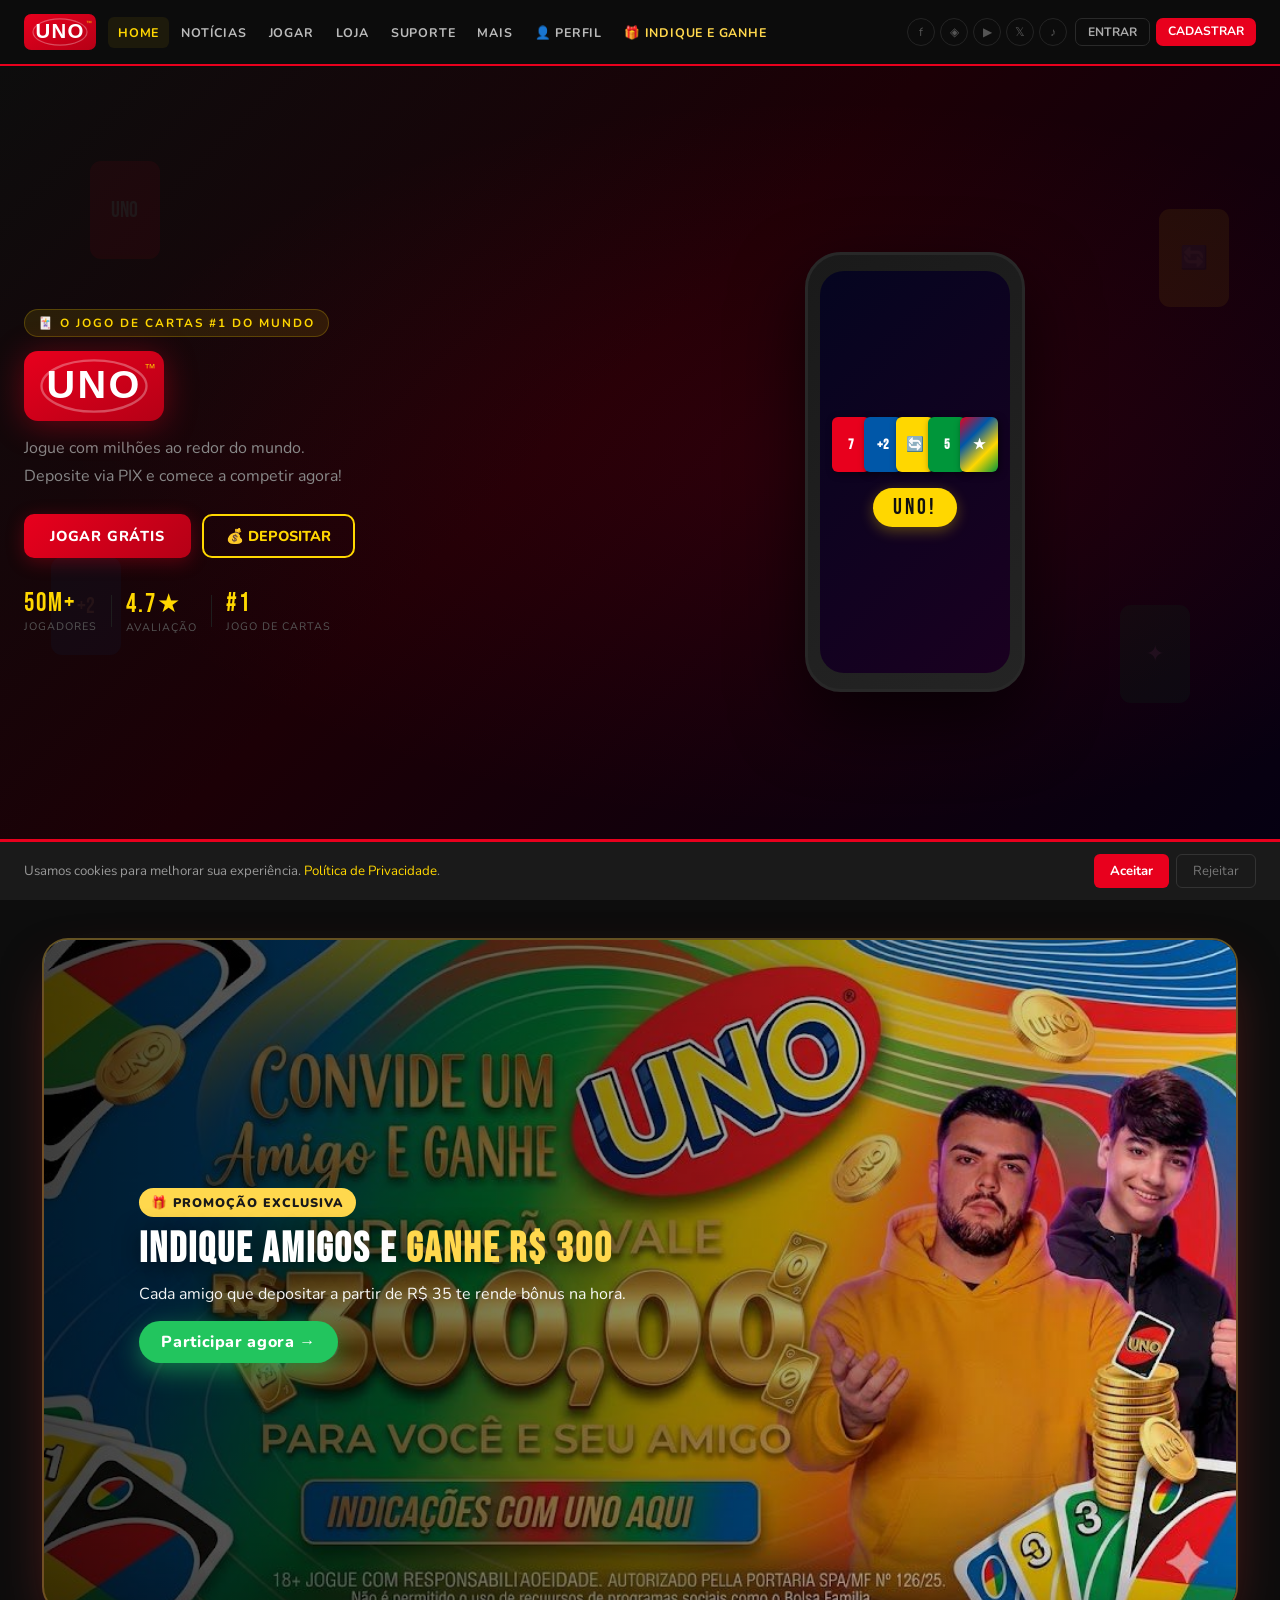
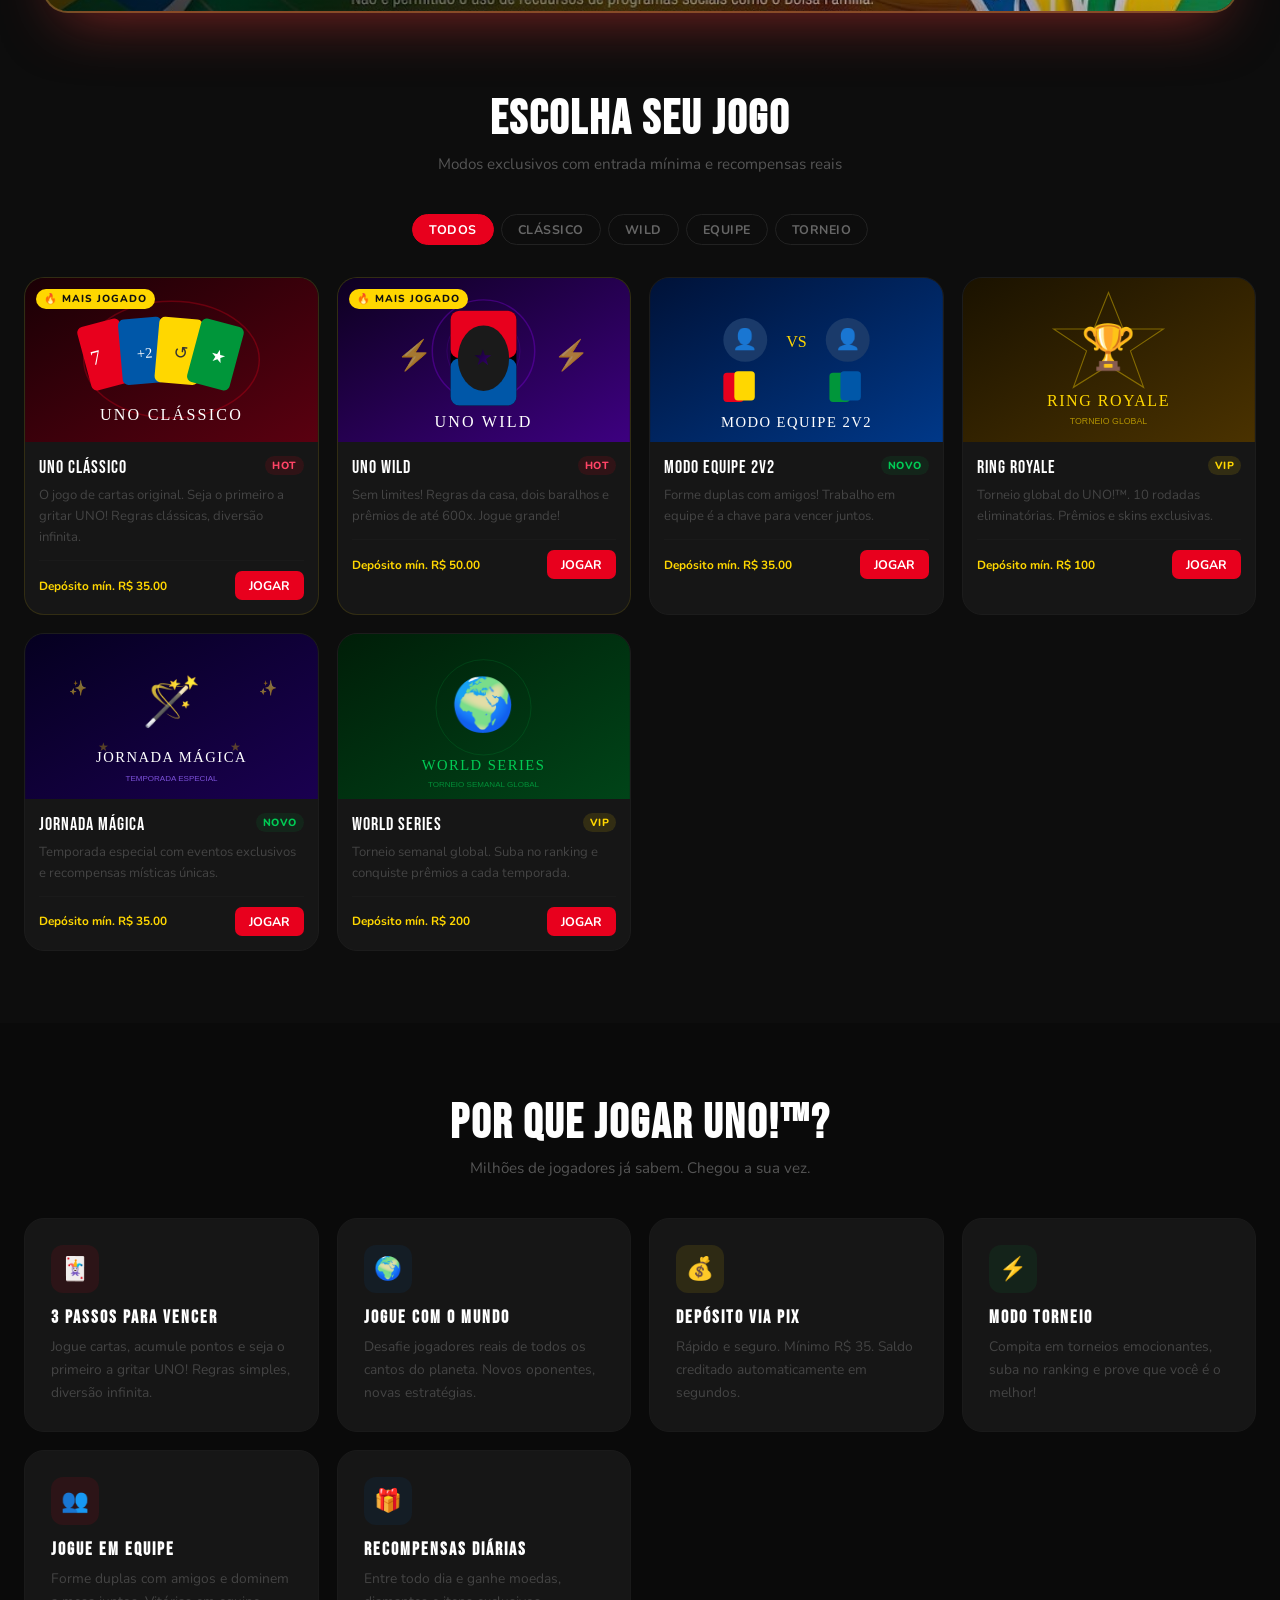
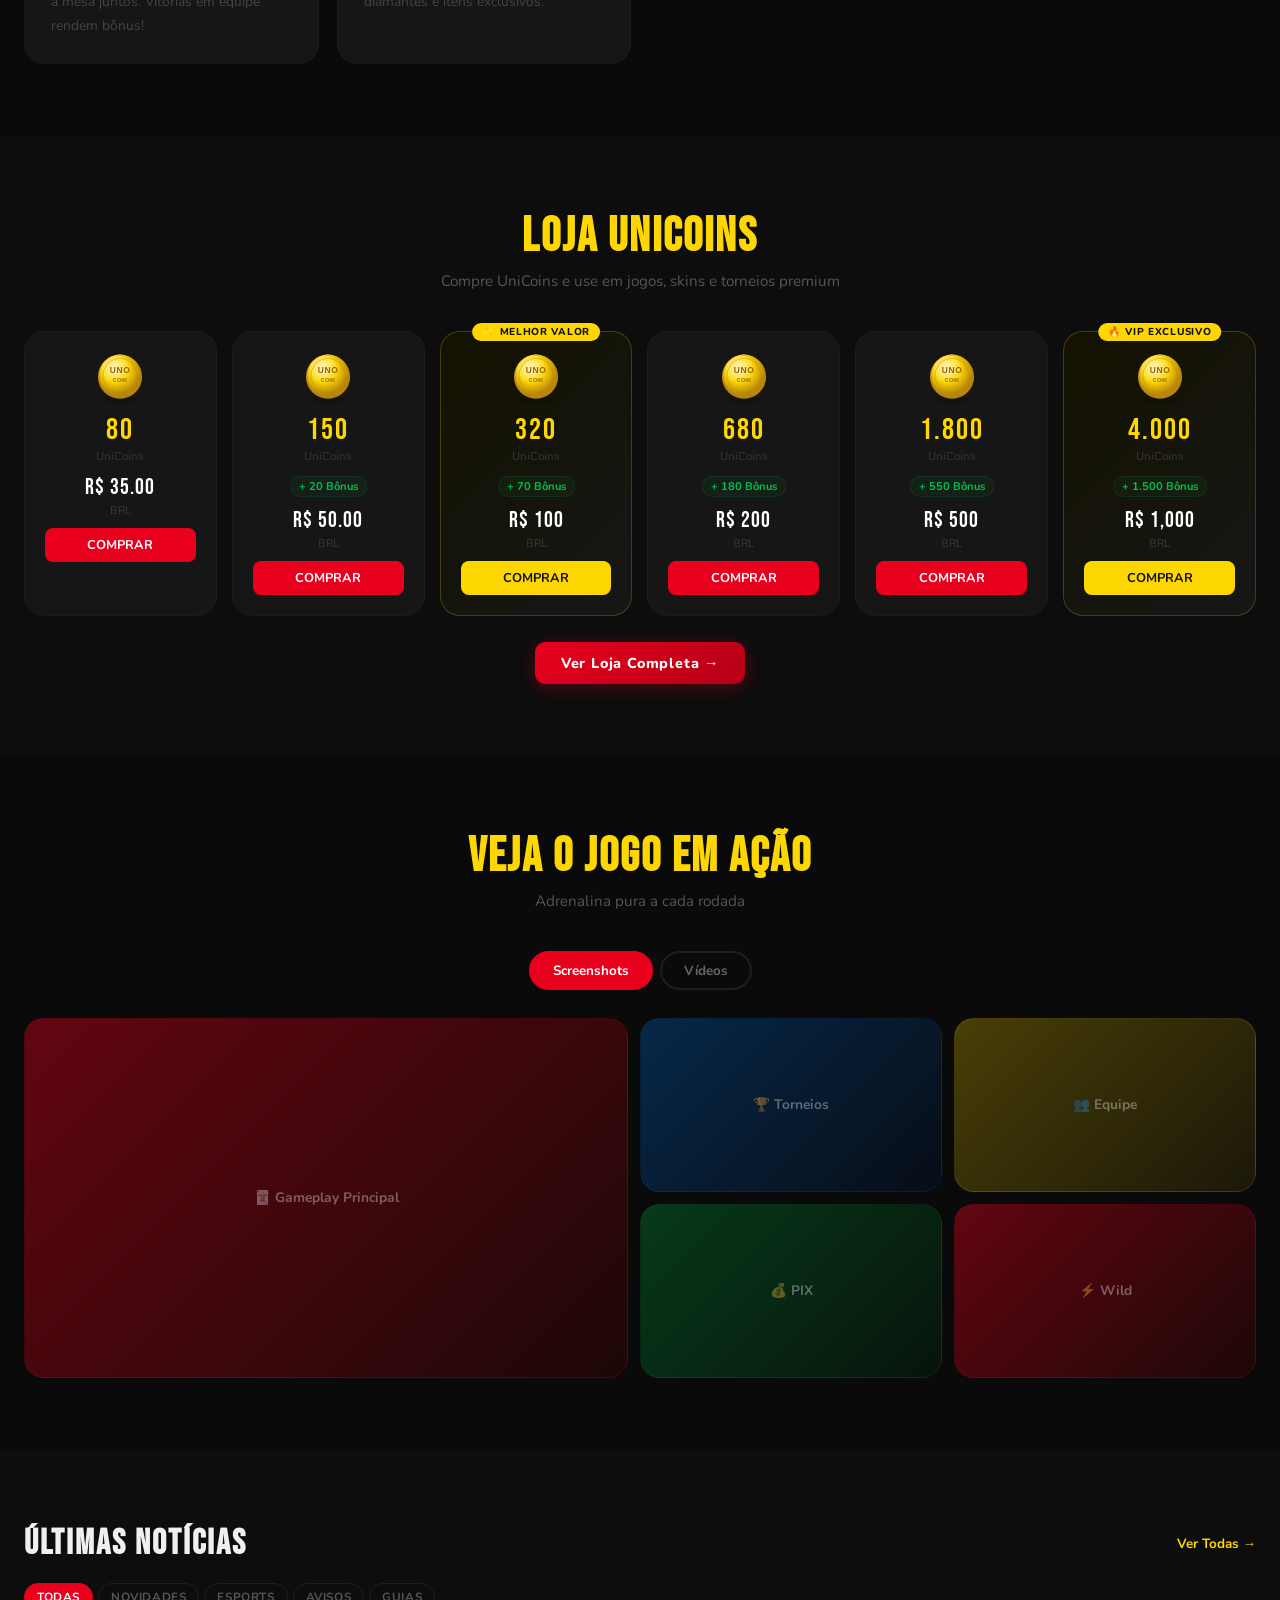
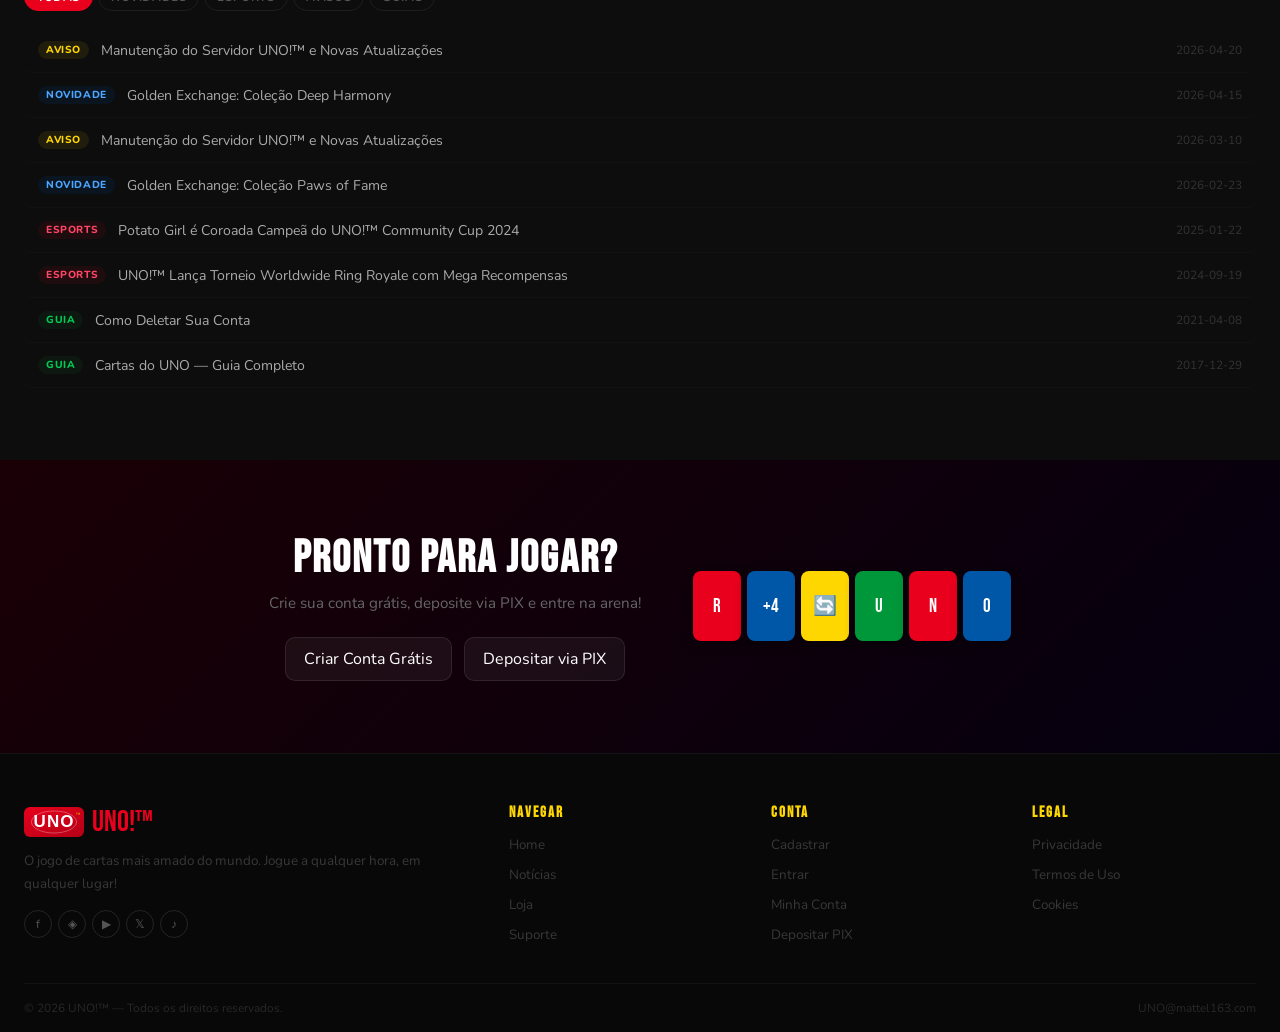
==== commit 4aec204a: "Add files via upload" ====
--- a/index.html
+++ b/index.html
@@ -107,7 +107,23 @@
   </div>
 </div>
 
+<!-- PROMO BANNER (Indique e Ganhe) -->
+<section class="promo-banner-home">
+  <div class="sec-wrap">
+    <a href="pages/promo.html" class="promo-banner-link" aria-label="Indique e Ganhe R$ 300">
+      <img src="img/promo-banner.jpeg" alt="Indique amigos e ganhe R$ 300" class="promo-banner-img">
+      <div class="promo-banner-overlay">
+        <span class="promo-banner-tag">🎁 PROMOÇÃO EXCLUSIVA</span>
+        <h3>Indique amigos e <span style="color:#ffd84d">ganhe R$ 300</span></h3>
+        <p>Cada amigo que depositar a partir de R$ 35 te rende bônus na hora.</p>
+        <span class="promo-banner-cta">Participar agora →</span>
+      </div>
+    </a>
+  </div>
+</section>
+
 <!-- GAMES -->
+
 <section class="games-section" id="jogos">
   <div class="sec-wrap">
     <div class="sec-hdr">
--- a/css/style.css
+++ b/css/style.css
@@ -364,3 +364,16 @@
 /* WITHDRAW quick-amount buttons */
 .amt-quick{background:#161616;border:1px solid #252525;color:#bbb;padding:7px 14px;border-radius:8px;cursor:pointer;font-weight:700;font-family:'Nunito',sans-serif;font-size:.82rem;transition:all .2s}
 .amt-quick:hover{border-color:var(--yellow);color:var(--yellow)}
+
+/* ====== PROMO BANNER (HOME) ====== */
+.promo-banner-home{padding:48px 0 8px}
+.promo-banner-home .sec-wrap{max-width:1240px;margin:0 auto;padding:0 24px}
+.promo-banner-link{position:relative;display:block;border-radius:24px;overflow:hidden;box-shadow:0 24px 60px -20px rgba(229,57,53,.55),0 0 0 2px rgba(255,216,77,.35);transition:transform .35s ease, box-shadow .35s ease;text-decoration:none}
+.promo-banner-link:hover{transform:translateY(-4px);box-shadow:0 30px 80px -20px rgba(229,57,53,.7),0 0 0 2px #ffd84d}
+.promo-banner-img{width:100%;display:block;height:auto;object-fit:cover}
+.promo-banner-overlay{position:absolute;inset:0;display:flex;flex-direction:column;justify-content:center;align-items:flex-start;gap:10px;padding:6% 8%;background:linear-gradient(90deg,rgba(0,0,0,.72) 0%,rgba(0,0,0,.4) 55%,rgba(0,0,0,0) 100%);color:#fff}
+.promo-banner-tag{background:#ffd84d;color:#1a1a1a;font-weight:900;font-size:.78rem;letter-spacing:.08em;padding:6px 12px;border-radius:999px}
+.promo-banner-overlay h3{font-size:clamp(1.4rem,3.4vw,2.6rem);font-weight:900;line-height:1.1;margin:0;text-shadow:0 4px 24px rgba(0,0,0,.6)}
+.promo-banner-overlay p{font-size:clamp(.85rem,1.4vw,1rem);opacity:.95;margin:0;max-width:560px}
+.promo-banner-cta{margin-top:6px;display:inline-block;background:#22c55e;color:#fff;padding:10px 22px;border-radius:999px;font-weight:800;letter-spacing:.04em;box-shadow:0 8px 24px rgba(34,197,94,.5)}
+@media(max-width:640px){.promo-banner-overlay{background:linear-gradient(180deg,rgba(0,0,0,.2) 0%,rgba(0,0,0,.75) 100%);padding:18px}.promo-banner-overlay p{display:none}}
